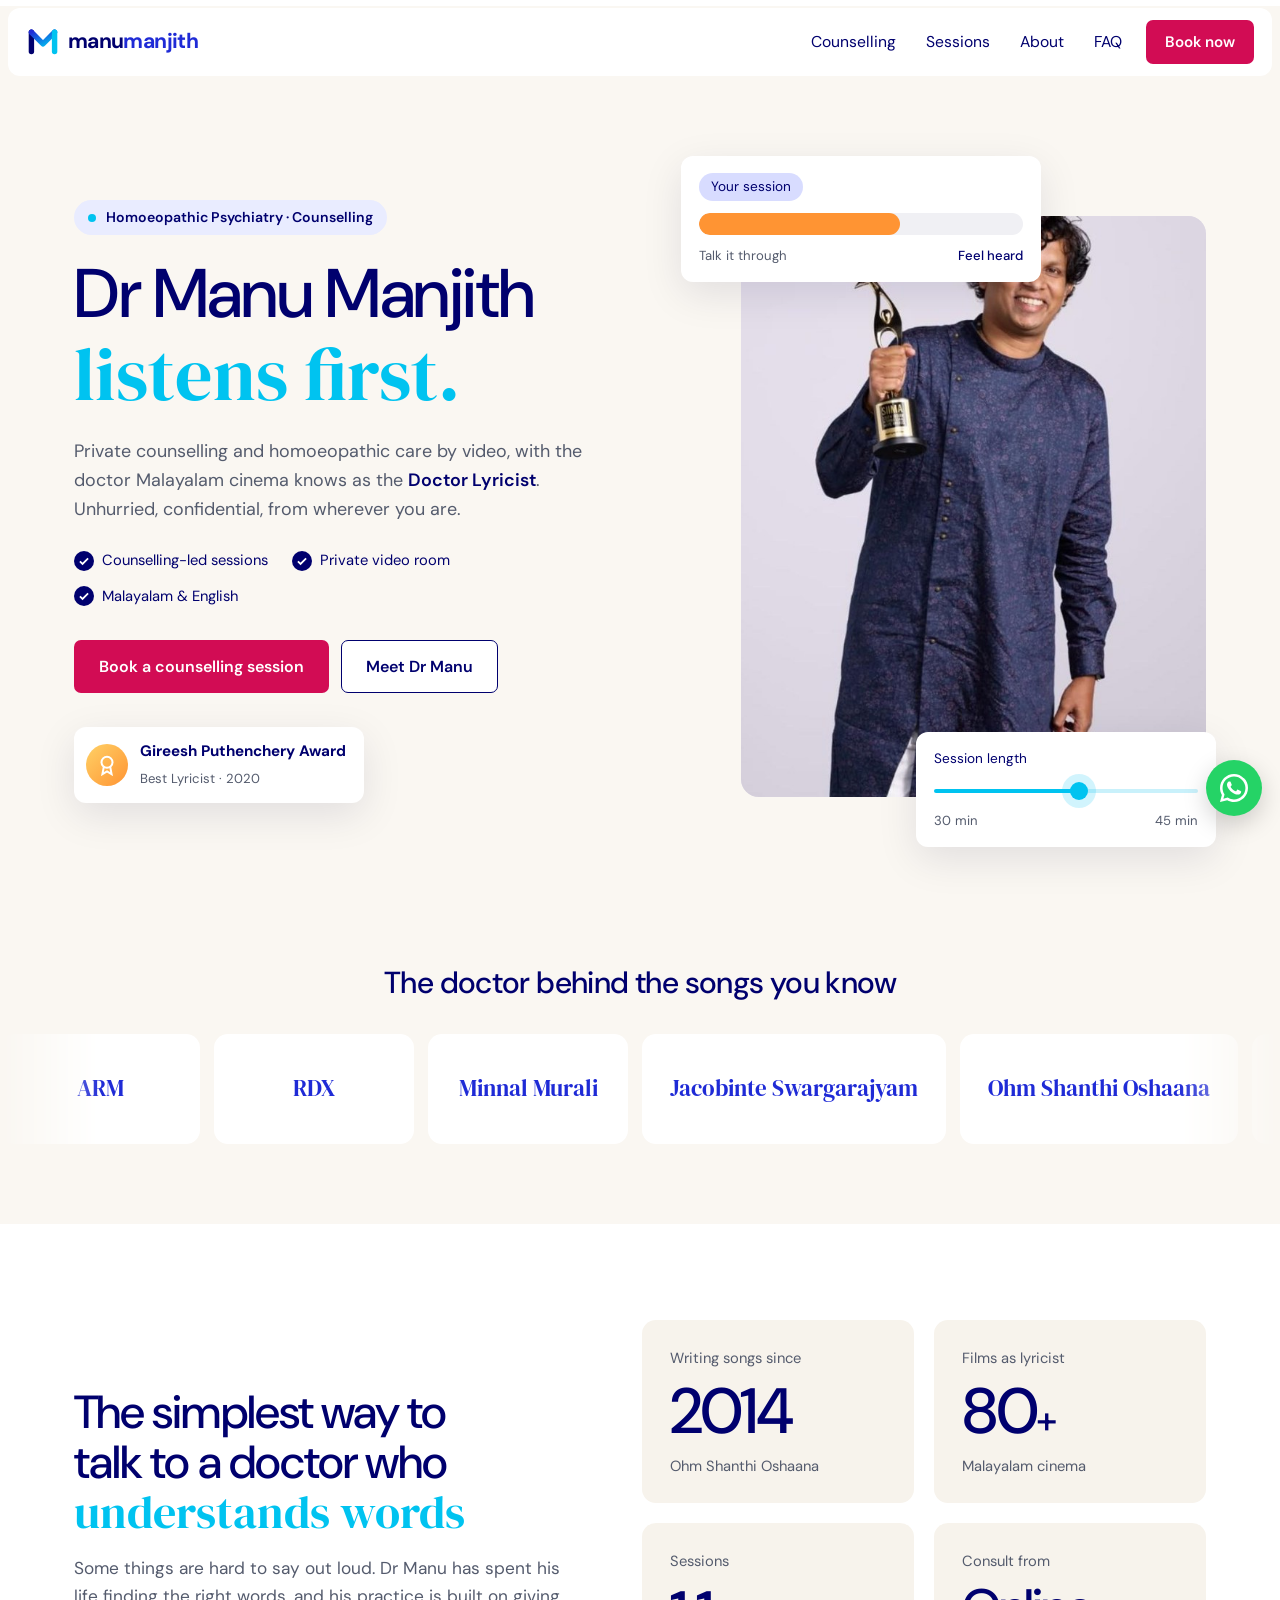
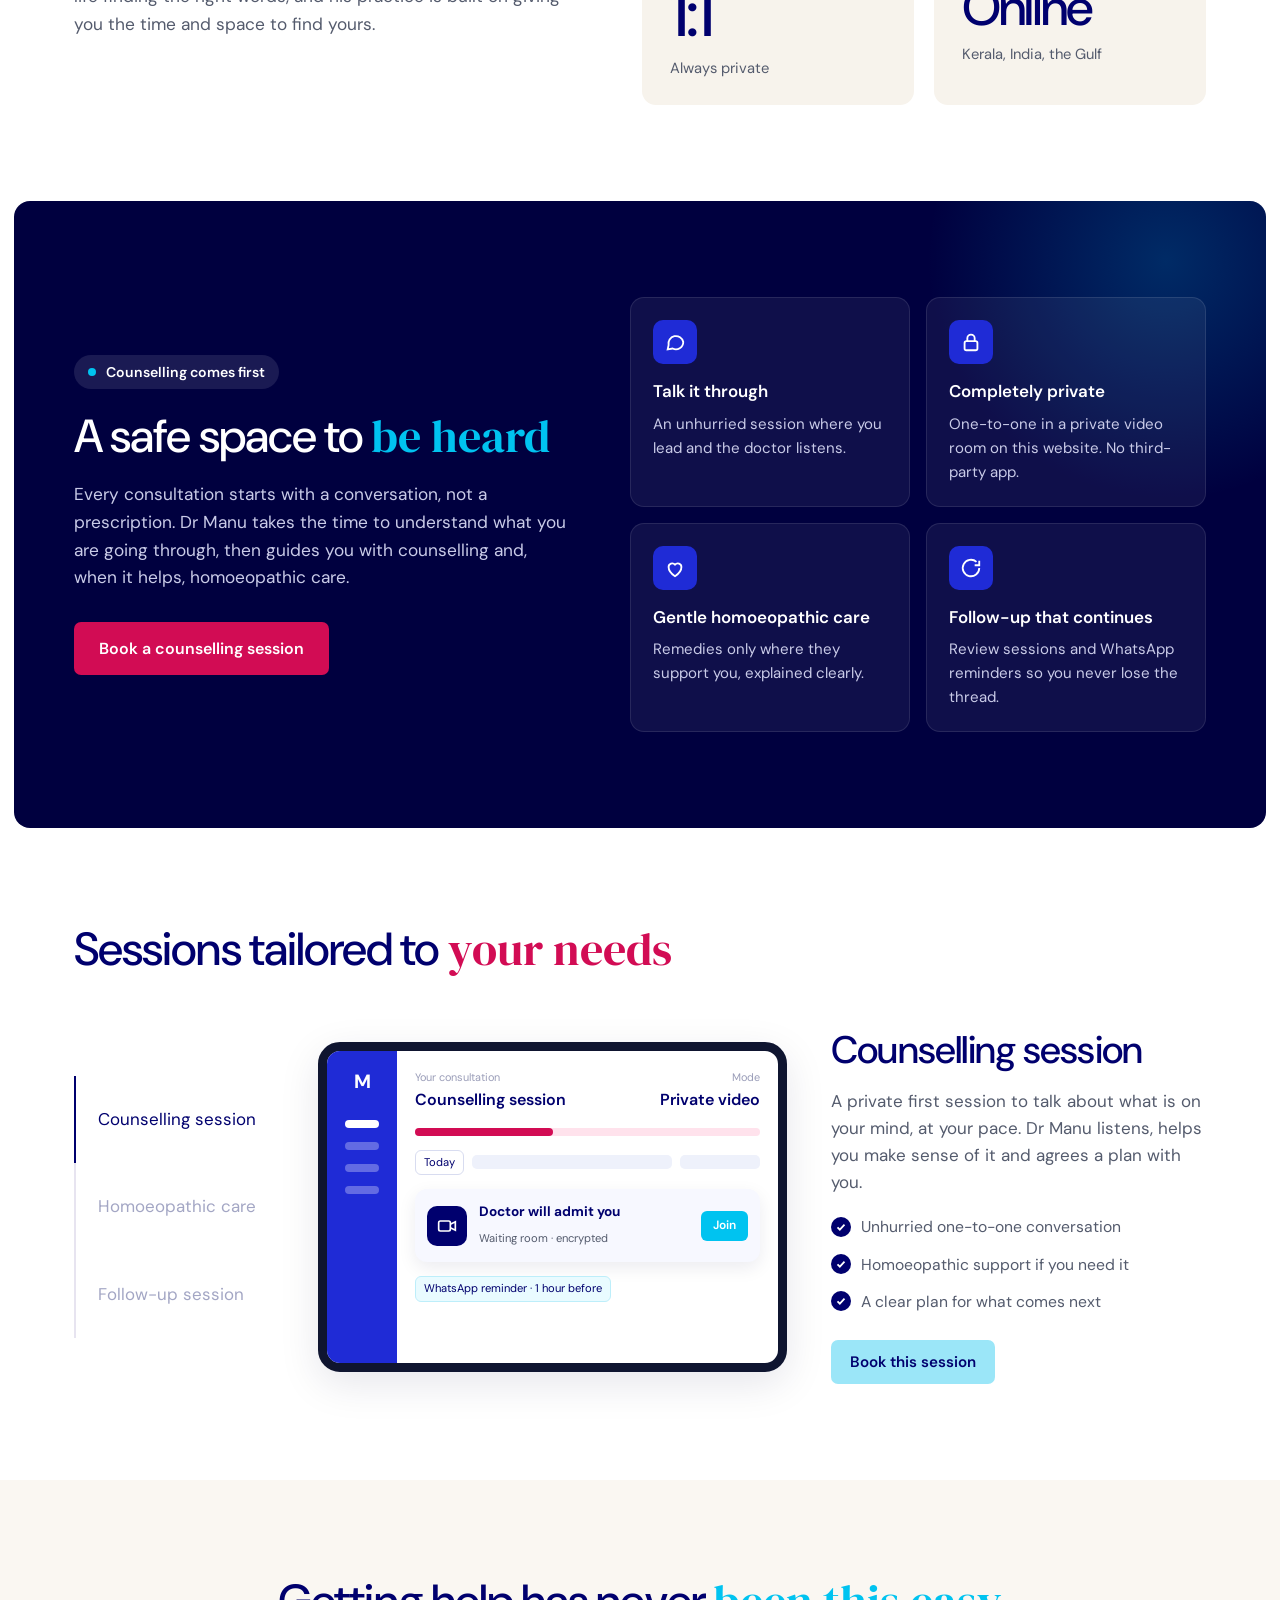
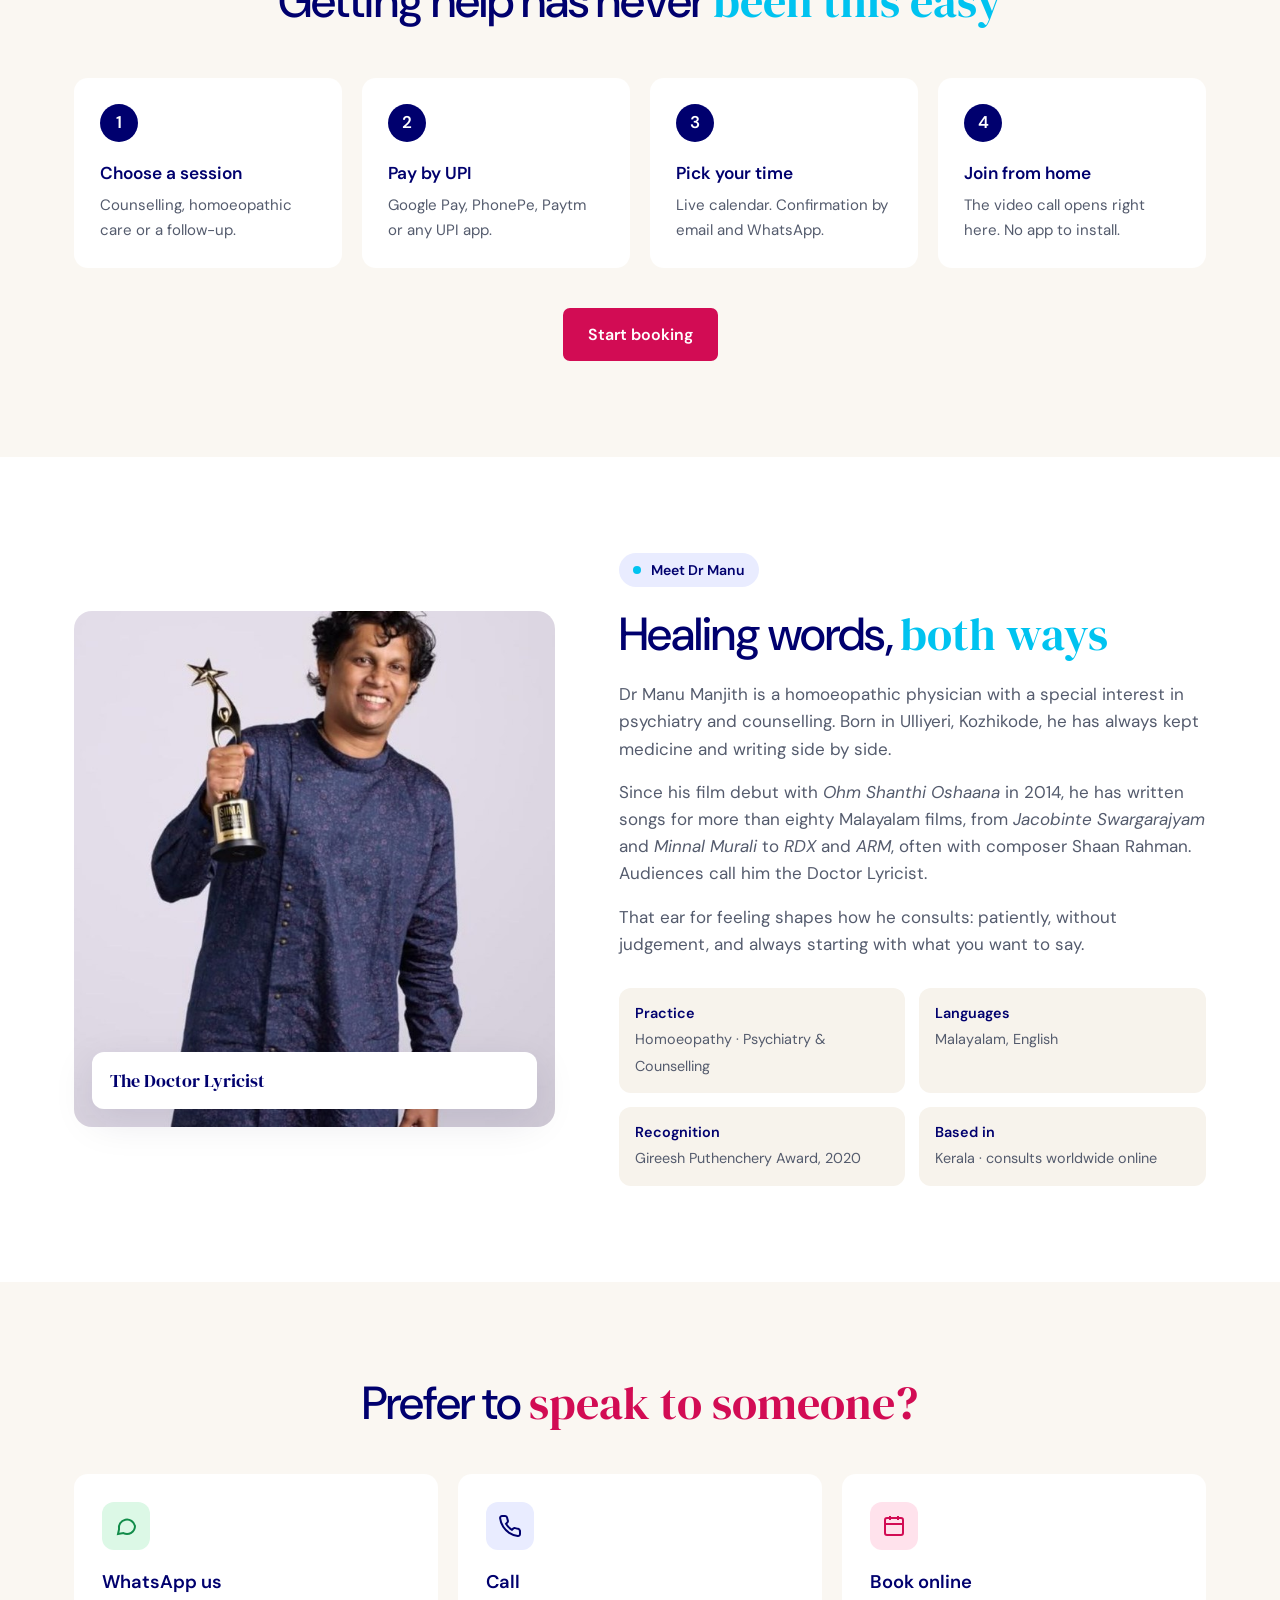
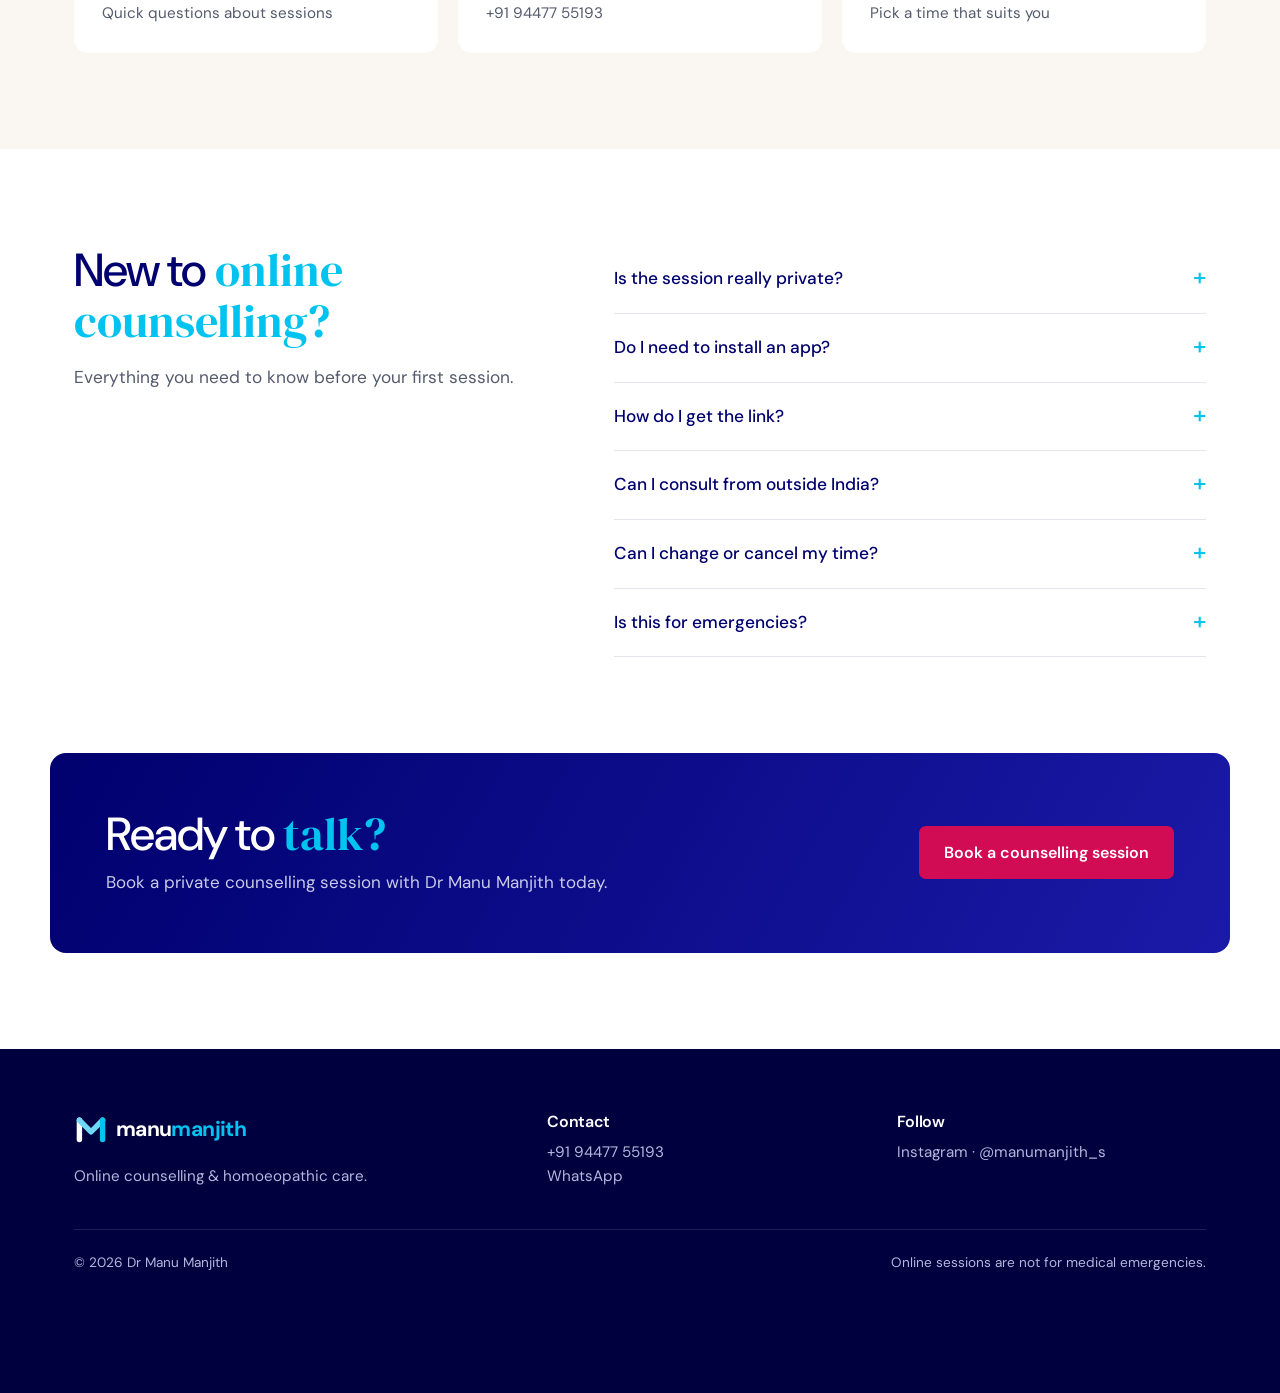
==== index.html @ 80037247 "Dr Manu Manjith Pro preview: Bridgement-style site, counselling focus Co-Authored-By: Claude Opus 5." ====
<!doctype html>
<html lang="en">
<head>
<meta charset="utf-8">
<meta name="viewport" content="width=device-width, initial-scale=1, viewport-fit=cover">
<title>Dr Manu Manjith | Online Counselling &amp; Homoeopathy</title>
<meta name="description" content="Book a private online counselling session with Dr Manu Manjith, homoeopathic physician (psychiatry and counselling) and award-winning Malayalam lyricist. Pay by UPI and consult by video from anywhere.">
<!-- PREVIEW: noindex until the official domain is live (then: canonical + index,follow) -->
<meta name="robots" content="noindex,nofollow">
<link rel="canonical" href="https://DOMAIN/">
<meta property="og:type" content="website">
<meta property="og:title" content="Dr Manu Manjith | Online Counselling">
<meta property="og:description" content="Private counselling and homoeopathic care by video with Dr Manu Manjith.">
<meta property="og:url" content="https://DOMAIN/">
<meta property="og:image" content="https://DOMAIN/doctor.jpg">
<meta name="theme-color" content="#00006e">
<script type="application/ld+json">
{"@context":"https://schema.org","@type":"Physician","name":"Dr Manu Manjith","medicalSpecialty":"Psychiatric","description":"Homoeopathic physician offering online counselling and homoeopathic care.","url":"https://DOMAIN/","image":"https://DOMAIN/doctor.jpg","telephone":"+91 94477 55193","address":{"@type":"PostalAddress","addressLocality":"Kozhikode","addressRegion":"Kerala","addressCountry":"IN"},"availableService":{"@type":"MedicalTherapy","name":"Online counselling session"},"sameAs":["https://www.instagram.com/manumanjith_s/"]}
</script>
<link rel="preconnect" href="https://fonts.googleapis.com">
<link rel="preconnect" href="https://fonts.gstatic.com" crossorigin>
<link rel="stylesheet" href="https://fonts.googleapis.com/css2?family=DM+Sans:opsz,wght@9..40,400;9..40,500;9..40,600;9..40,700&family=DM+Serif+Display:ital@0;1&display=swap">
<link rel="stylesheet" href="site.css">
<link rel="manifest" href="manifest.webmanifest">
<link rel="icon" type="image/png" href="icons/icon-192.png">
<link rel="apple-touch-icon" href="icons/icon-192.png">
<script>document.write('<script src="config.js?v=' + Date.now() + '"><\/script>')</script>
</head>
<body>

<!-- ============ NAV ============ -->
<header class="nav" id="nav">
  <div class="nav-in">
    <a class="logo" href="#top" aria-label="Dr Manu Manjith, home">
      <svg class="mark" viewBox="0 0 44 40" aria-hidden="true">
        <defs><linearGradient id="mg" x1="0" y1="0" x2="1" y2="1"><stop offset="0" stop-color="#1f2bd6"/><stop offset="1" stop-color="#00c3f0"/></linearGradient></defs>
        <path d="M7 33V8" stroke="#00006e" stroke-width="7" stroke-linecap="round" fill="none"/>
        <path d="M7 8l15 15L37 8" stroke="url(#mg)" stroke-width="7" stroke-linecap="round" stroke-linejoin="round" fill="none"/>
        <path d="M37 8v25" stroke="#00c3f0" stroke-width="7" stroke-linecap="round" fill="none"/>
      </svg>
      <span class="word">manu<b>manjith</b></span>
    </a>
    <nav class="links" aria-label="Main">
      <a href="#counselling">Counselling</a>
      <a href="#sessions">Sessions</a>
      <a href="#about">About</a>
      <a href="#faq">FAQ</a>
    </nav>
    <div class="nav-btns">
      <button class="btn btn-outline install-btn" id="installNav" hidden><svg width="16" height="16" viewBox="0 0 24 24" fill="none" stroke="currentColor" stroke-width="2.2" aria-hidden="true"><path d="M12 3v12M7 10l5 5 5-5M5 21h14"/></svg><span>Install app</span></button>
      <button class="btn btn-pink" data-book>Book now</button>
    </div>
  </div>
</header>

<main id="top">

<!-- ============ HERO ============ -->
<section class="hero">
  <div class="wrap hero-grid">
    <div class="hero-copy">
      <p class="kicker"><span class="dot"></span>Homoeopathic Psychiatry · Counselling</p>
      <h1>Dr Manu Manjith<span class="serif">listens first.</span></h1>
      <p class="lead">Private counselling and homoeopathic care by video, with the doctor Malayalam cinema knows as the <b>Doctor Lyricist</b>. Unhurried, confidential, from wherever you are.</p>
      <ul class="ticks">
        <li><svg viewBox="0 0 24 24" aria-hidden="true"><path d="M5 12.5l4.5 4.5L19 7.5"/></svg>Counselling-led sessions</li>
        <li><svg viewBox="0 0 24 24" aria-hidden="true"><path d="M5 12.5l4.5 4.5L19 7.5"/></svg>Private video room</li>
        <li><svg viewBox="0 0 24 24" aria-hidden="true"><path d="M5 12.5l4.5 4.5L19 7.5"/></svg>Malayalam &amp; English</li>
      </ul>
      <div class="cta">
        <button class="btn btn-pink btn-lg" data-book>Book a counselling session</button>
        <a class="btn btn-outline btn-lg" href="#about">Meet Dr Manu</a>
      </div>
      <div class="award-card">
        <span class="award-ic"><svg viewBox="0 0 24 24" aria-hidden="true"><circle cx="12" cy="9" r="6"/><path d="M8.5 14L7 22l5-3 5 3-1.5-8"/></svg></span>
        <div><b>Gireesh Puthenchery Award</b><small>Best Lyricist · 2020</small></div>
      </div>
    </div>

    <div class="hero-art">
      <div class="float card-top rv-pop">
        <span class="chip">Your session</span>
        <div class="bar"><i></i></div>
        <div class="bar-legend"><span>Talk it through</span><b>Feel heard</b></div>
      </div>
      <div class="photo"><img src="doctor.jpg" alt="Dr Manu Manjith" width="640" height="800" fetchpriority="high"></div>
      <div class="float card-bottom rv-pop">
        <p class="cb-t">Session length</p>
        <div class="slider"><span class="track"></span><span class="knob"></span></div>
        <div class="bar-legend"><span>30 min</span><span>45 min</span></div>
      </div>
    </div>
  </div>
</section>

<!-- ============ SONGS STRIP (like "As seen on") ============ -->
<section class="seen">
  <h2 class="center small-h">The doctor behind the songs you know</h2>
  <div class="marquee" aria-label="Films Dr Manu has written songs for">
    <div class="track-row">
      <span class="logo-card">ARM</span><span class="logo-card">RDX</span><span class="logo-card">Minnal Murali</span><span class="logo-card">Jacobinte Swargarajyam</span><span class="logo-card">Ohm Shanthi Oshaana</span><span class="logo-card">Oru Vadakkan Selfie</span><span class="logo-card">Sarvam Maya</span><span class="logo-card">Aadu 3</span>
      <span class="logo-card" aria-hidden="true">ARM</span><span class="logo-card" aria-hidden="true">RDX</span><span class="logo-card" aria-hidden="true">Minnal Murali</span><span class="logo-card" aria-hidden="true">Jacobinte Swargarajyam</span><span class="logo-card" aria-hidden="true">Ohm Shanthi Oshaana</span><span class="logo-card" aria-hidden="true">Oru Vadakkan Selfie</span><span class="logo-card" aria-hidden="true">Sarvam Maya</span><span class="logo-card" aria-hidden="true">Aadu 3</span>
    </div>
  </div>
</section>

<!-- ============ STATS ============ -->
<section class="stats-sec">
  <div class="wrap stats-grid">
    <div class="rv">
      <h2>The simplest way to talk to a doctor who <span class="serif cyan">understands words</span></h2>
      <p class="sub">Some things are hard to say out loud. Dr Manu has spent his life finding the right words, and his practice is built on giving you the time and space to find yours.</p>
    </div>
    <div class="tiles">
      <div class="tile rv"><small>Writing songs since</small><strong data-count="2014" data-from="1990">2014</strong><small>Ohm Shanthi Oshaana</small></div>
      <div class="tile rv"><small>Films as lyricist</small><strong data-count="80">80<span>+</span></strong><small>Malayalam cinema</small></div>
      <div class="tile rv"><small>Sessions</small><strong>1:1</strong><small>Always private</small></div>
      <div class="tile rv"><small>Consult from</small><strong class="word-s">Online</strong><small>Kerala, India, the Gulf</small></div>
    </div>
  </div>
</section>

<!-- ============ COUNSELLING (dark band) ============ -->
<section class="band-wrap" id="counselling">
  <div class="band">
    <div class="wrap band-grid">
      <div class="rv">
        <p class="kicker light"><span class="dot"></span>Counselling comes first</p>
        <h2>A safe space to <span class="serif cyan">be heard</span></h2>
        <p class="band-lead">Every consultation starts with a conversation, not a prescription. Dr Manu takes the time to understand what you are going through, then guides you with counselling and, when it helps, homoeopathic care.</p>
        <button class="btn btn-pink btn-lg" data-book>Book a counselling session</button>
      </div>
      <div class="pillars">
        <div class="pillar rv"><span class="p-ic"><svg viewBox="0 0 24 24" aria-hidden="true"><path d="M21 12a8 8 0 0 1-11.6 7.1L4 20l1-4.6A8 8 0 1 1 21 12z"/></svg></span><b>Talk it through</b><p>An unhurried session where you lead and the doctor listens.</p></div>
        <div class="pillar rv"><span class="p-ic"><svg viewBox="0 0 24 24" aria-hidden="true"><rect x="5" y="11" width="14" height="10" rx="2"/><path d="M8 11V8a4 4 0 0 1 8 0v3"/></svg></span><b>Completely private</b><p>One-to-one in a private video room on this website. No third-party app.</p></div>
        <div class="pillar rv"><span class="p-ic"><svg viewBox="0 0 24 24" aria-hidden="true"><path d="M12 21s-7-4.4-7-10a4 4 0 0 1 7-2.6A4 4 0 0 1 19 11c0 5.6-7 10-7 10z"/></svg></span><b>Gentle homoeopathic care</b><p>Remedies only where they support you, explained clearly.</p></div>
        <div class="pillar rv"><span class="p-ic"><svg viewBox="0 0 24 24" aria-hidden="true"><path d="M21 12a9 9 0 1 1-3-6.7M21 4v5h-5"/></svg></span><b>Follow-up that continues</b><p>Review sessions and WhatsApp reminders so you never lose the thread.</p></div>
      </div>
    </div>
  </div>
</section>

<!-- ============ SESSIONS (tabbed, like funding options) ============ -->
<section id="sessions">
  <div class="wrap">
    <h2 class="rv">Sessions tailored to <span class="serif pink">your needs</span></h2>
    <div class="tabs-grid">
      <div class="tablist" role="tablist" aria-label="Session types">
        <button role="tab" aria-selected="true" aria-controls="tp0" id="tb0">Counselling session</button>
        <button role="tab" aria-selected="false" aria-controls="tp1" id="tb1">Homoeopathic care</button>
        <button role="tab" aria-selected="false" aria-controls="tp2" id="tb2">Follow-up session</button>
      </div>
      <div class="device rv" aria-hidden="true">
        <div class="dev-side"><span class="dev-logo">M</span><i class="on"></i><i></i><i></i><i></i></div>
        <div class="dev-main">
          <div class="dev-top"><div><small>Your consultation</small><b id="devTitle">Counselling session</b></div><div class="r"><small>Mode</small><b>Private video</b></div></div>
          <div class="dev-bar"><i id="devBar"></i></div>
          <div class="dev-row"><span class="pill-s">Today</span><span class="ghost"></span><span class="ghost short"></span></div>
          <div class="dev-call"><div class="cam"><svg viewBox="0 0 24 24"><rect x="2" y="6" width="14" height="12" rx="2"/><path d="M16 10l6-3v10l-6-3"/></svg></div><div><b>Doctor will admit you</b><small>Waiting room · encrypted</small></div><span class="join">Join</span></div>
          <div class="dev-row"><span class="pill-s soft">WhatsApp reminder · 1 hour before</span></div>
        </div>
      </div>
      <div class="panels">
        <div class="tp" role="tabpanel" id="tp0" aria-labelledby="tb0">
          <h3>Counselling session</h3>
          <p>A private first session to talk about what is on your mind, at your pace. Dr Manu listens, helps you make sense of it and agrees a plan with you.</p>
          <ul class="checks"><li>Unhurried one-to-one conversation</li><li>Homoeopathic support if you need it</li><li>A clear plan for what comes next</li></ul>
          <button class="btn btn-cyan" data-book="online-video-consultation">Book this session</button>
        </div>
        <div class="tp" role="tabpanel" id="tp1" aria-labelledby="tb1" hidden>
          <h3>Homoeopathic care</h3>
          <p>A detailed homoeopathic consultation with a full case history. Counselling stays part of every visit, so the whole person is understood, not only the complaint.</p>
          <ul class="checks"><li>Complete case history</li><li>Remedies explained clearly</li><li>Prescription after the call</li></ul>
          <button class="btn btn-cyan" data-book="online-video-consultation">Book a consultation</button>
        </div>
        <div class="tp" role="tabpanel" id="tp2" aria-labelledby="tb2" hidden>
          <h3>Follow-up session</h3>
          <p>For people already seeing Dr Manu. Review how you are doing, adjust the plan and keep moving forward.</p>
          <ul class="checks"><li>Progress review</li><li>Updated plan or prescription</li><li>Reminder when your next review is due</li></ul>
          <button class="btn btn-cyan" data-book="review-consultation">Book a follow-up</button>
        </div>
      </div>
    </div>
  </div>
</section>

<!-- ============ STEPS ============ -->
<section class="steps-sec">
  <div class="wrap">
    <h2 class="center rv">Getting help has never <span class="serif cyan">been this easy</span></h2>
    <div class="steps">
      <div class="step rv"><span class="n">1</span><b>Choose a session</b><p>Counselling, homoeopathic care or a follow-up.</p></div>
      <div class="step rv"><span class="n">2</span><b>Pay by UPI</b><p>Google Pay, PhonePe, Paytm or any UPI app.</p></div>
      <div class="step rv"><span class="n">3</span><b>Pick your time</b><p>Live calendar. Confirmation by email and WhatsApp.</p></div>
      <div class="step rv"><span class="n">4</span><b>Join from home</b><p>The video call opens right here. No app to install.</p></div>
    </div>
    <div class="center"><button class="btn btn-pink btn-lg" data-book>Start booking</button></div>
  </div>
</section>

<!-- ============ ABOUT ============ -->
<section class="about" id="about">
  <div class="wrap about-grid">
    <div class="about-photo rv"><img src="doctor.jpg" alt="Dr Manu Manjith holding an award" loading="lazy" width="640" height="800"><span class="tag">The Doctor Lyricist</span></div>
    <div class="rv">
      <p class="kicker"><span class="dot"></span>Meet Dr Manu</p>
      <h2>Healing words, <span class="serif cyan">both ways</span></h2>
      <p>Dr Manu Manjith is a homoeopathic physician with a special interest in psychiatry and counselling. Born in Ulliyeri, Kozhikode, he has always kept medicine and writing side by side.</p>
      <p>Since his film debut with <i>Ohm Shanthi Oshaana</i> in 2014, he has written songs for more than eighty Malayalam films, from <i>Jacobinte Swargarajyam</i> and <i>Minnal Murali</i> to <i>RDX</i> and <i>ARM</i>, often with composer Shaan Rahman. Audiences call him the Doctor Lyricist.</p>
      <p>That ear for feeling shapes how he consults: patiently, without judgement, and always starting with what you want to say.</p>
      <div class="creds">
        <div class="cred"><b>Practice</b><span>Homoeopathy · Psychiatry &amp; Counselling</span></div>
        <div class="cred"><b>Languages</b><span>Malayalam, English</span></div>
        <div class="cred"><b>Recognition</b><span>Gireesh Puthenchery Award, 2020</span></div>
        <div class="cred"><b>Based in</b><span>Kerala · consults worldwide online</span></div>
      </div>
    </div>
  </div>
</section>

<!-- ============ SPEAK TO SOMEONE ============ -->
<section class="speak">
  <div class="wrap">
    <h2 class="center rv">Prefer to <span class="serif pink">speak to someone?</span></h2>
    <div class="speak-grid">
      <a class="speak-card rv" href="https://wa.me/919447755193?text=Hi%2C%20I%27d%20like%20to%20know%20more%20about%20a%20session%20with%20Dr%20Manu%20Manjith." target="_blank" rel="noopener"><span class="s-ic wa"><svg viewBox="0 0 24 24"><path d="M21 12a8 8 0 0 1-11.6 7.1L4 20l1-4.6A8 8 0 1 1 21 12z"/></svg></span><b>WhatsApp us</b><span>Quick questions about sessions</span></a>
      <a class="speak-card rv" href="tel:+919447755193"><span class="s-ic"><svg viewBox="0 0 24 24"><path d="M22 16.9v3a2 2 0 0 1-2.2 2 19.8 19.8 0 0 1-8.6-3.1 19.5 19.5 0 0 1-6-6A19.8 19.8 0 0 1 2.1 4.2 2 2 0 0 1 4.1 2h3a2 2 0 0 1 2 1.7c.1.9.4 1.8.7 2.7a2 2 0 0 1-.5 2.1L8 9.8a16 16 0 0 0 6 6l1.3-1.3a2 2 0 0 1 2.1-.4c.9.3 1.8.6 2.7.7a2 2 0 0 1 1.7 2z"/></svg></span><b>Call</b><span>+91 94477 55193</span></a>
      <button class="speak-card rv" data-book><span class="s-ic pk"><svg viewBox="0 0 24 24"><rect x="3" y="4" width="18" height="17" rx="2"/><path d="M16 2v4M8 2v4M3 10h18"/></svg></span><b>Book online</b><span>Pick a time that suits you</span></button>
    </div>
  </div>
</section>

<!-- ============ FAQ ============ -->
<section id="faq">
  <div class="wrap faq-grid">
    <div><h2>New to <span class="serif cyan">online counselling?</span></h2><p class="sub">Everything you need to know before your first session.</p></div>
    <div class="faq">
      <details class="rv"><summary>Is the session really private?</summary><p>Yes. The video call happens one-to-one in a private room on this website, and the doctor admits you from a waiting room. What you share stays between you and the doctor.</p></details>
      <details class="rv"><summary>Do I need to install an app?</summary><p>No. The call opens in your browser. Chrome or Safari on a phone or laptop works best.</p></details>
      <details class="rv"><summary>How do I get the link?</summary><p>Once your booking is confirmed you get an email and a WhatsApp message with your consultation link, plus reminders 24 hours and 1 hour before.</p></details>
      <details class="rv"><summary>Can I consult from outside India?</summary><p>Yes. Book the same way. If you can't pay by UPI, message us on WhatsApp for other options.</p></details>
      <details class="rv"><summary>Can I change or cancel my time?</summary><p>Yes. Use the “Change or cancel” link in your confirmation, or message us on WhatsApp.</p></details>
      <details class="rv"><summary>Is this for emergencies?</summary><p>No. Online sessions are not for emergencies. If you or someone near you is in danger, contact local emergency services or go to the nearest hospital.</p></details>
    </div>
  </div>
</section>

<!-- ============ CLOSING CTA ============ -->
<section class="closing-wrap">
  <div class="closing rv">
    <div>
      <h2>Ready to <span class="serif cyan">talk?</span></h2>
      <p>Book a private counselling session with Dr Manu Manjith today.</p>
    </div>
    <button class="btn btn-pink btn-lg" data-book>Book a counselling session</button>
  </div>
</section>
</main>

<!-- ============ FOOTER ============ -->
<footer class="foot">
  <div class="wrap">
    <div class="foot-grid">
      <div>
        <a class="logo light" href="#top" aria-label="Dr Manu Manjith, home"><svg class="mark" viewBox="0 0 44 40" aria-hidden="true"><path d="M7 33V8" stroke="#fff" stroke-width="7" stroke-linecap="round" fill="none"/><path d="M7 8l15 15L37 8" stroke="#6fd8f5" stroke-width="7" stroke-linecap="round" stroke-linejoin="round" fill="none"/><path d="M37 8v25" stroke="#00c3f0" stroke-width="7" stroke-linecap="round" fill="none"/></svg><span class="word">manu<b>manjith</b></span></a>
        <p class="foot-tag">Online counselling &amp; homoeopathic care.</p>
      </div>
      <div><h3>Contact</h3><p><a href="tel:+919447755193">+91 94477 55193</a><br><a href="https://wa.me/919447755193" target="_blank" rel="noopener">WhatsApp</a></p></div>
      <div><h3>Follow</h3><p><a href="https://www.instagram.com/manumanjith_s/" target="_blank" rel="noopener">Instagram · @manumanjith_s</a></p></div>
    </div>
    <div class="install-row" id="installRow" hidden><div><b>Get the app</b><span>Book and join sessions from your home screen.</span></div><button class="btn btn-pink install-btn" id="installFoot"><svg width="16" height="16" viewBox="0 0 24 24" fill="none" stroke="currentColor" stroke-width="2.2" aria-hidden="true"><path d="M12 3v12M7 10l5 5 5-5M5 21h14"/></svg><span>Install app</span></button></div>
    <div class="legal"><span><a href="doctor.html" class="quiet" aria-label="Clinic login">©</a> 2026 Dr Manu Manjith</span><span>Online sessions are not for medical emergencies.</span></div>
  </div>
</footer>

<a class="fab-wa" href="https://wa.me/919447755193?text=Hi%2C%20I%27d%20like%20to%20book%20a%20session%20with%20Dr%20Manu%20Manjith." target="_blank" rel="noopener" aria-label="Chat on WhatsApp"><svg viewBox="0 0 24 24" fill="currentColor" aria-hidden="true"><path d="M17.5 14.4c-.3-.1-1.8-.9-2-1-.3-.1-.5-.1-.7.1-.2.3-.8 1-.9 1.2-.2.2-.3.2-.6.1-.3-.1-1.3-.5-2.4-1.5-.9-.8-1.5-1.8-1.7-2.1-.2-.3 0-.5.1-.6l.4-.5c.1-.2.2-.3.3-.5.1-.2 0-.4 0-.5l-.9-2.2c-.2-.6-.5-.5-.7-.5h-.6c-.2 0-.5.1-.8.4-.3.3-1 1-1 2.5s1.1 2.9 1.2 3.1c.1.2 2.1 3.2 5.1 4.5.7.3 1.3.5 1.7.6.7.2 1.4.2 1.9.1.6-.1 1.8-.7 2-1.4.3-.7.3-1.3.2-1.4-.1-.1-.3-.2-.6-.3zM12 21.8c-1.8 0-3.5-.5-5-1.4l-.4-.2-3.7 1 1-3.6-.2-.4C2.7 15.6 2.2 13.8 2.2 12 2.2 6.6 6.6 2.2 12 2.2c2.6 0 5.1 1 6.9 2.9 1.8 1.8 2.9 4.3 2.9 6.9 0 5.4-4.4 9.8-9.8 9.8zm8.4-18.2C18.2 1.3 15.2 0 12 0 5.4 0 0 5.4 0 12c0 2.1.6 4.2 1.6 6L0 24l6.2-1.6c1.8 1 3.8 1.5 5.8 1.5 6.6 0 12-5.4 12-12 0-3.2-1.2-6.2-3.6-8.4z"/></svg></a>
<button class="fab-book" data-book id="fabBook">Book a session</button>

<script src="qrcode.js"></script>
<script src="booking.js"></script>
<script src="site.js"></script>
</body>
</html>
---- site.css ----
/* Dr Manu Manjith — Bridgement-style design (navy + cyan, serif accent word, floating cards). */
:root{
  --navy:#00006e; --ink:#0b0b3b; --blue:#1f2bd6; --cyan:#00c3f0; --pink:#d20c54; --orange:#ff9433;
  --cream:#faf7f2; --tile:#f7f3ec; --text:#545b6d; --line:#e7e4f0; --white:#fff;
  --sans:"DM Sans","Suisse Intl",system-ui,-apple-system,"Segoe UI",sans-serif;
  --serif:"DM Serif Display",Georgia,serif;
  --r:14px; --shadow:0 12px 40px rgba(0,0,60,.10);
}
*{box-sizing:border-box}
html{scroll-behavior:smooth}
body{margin:0;background:#fff;color:var(--text);font-family:var(--sans);font-size:17px;line-height:1.6;-webkit-font-smoothing:antialiased;overflow-x:hidden}
img{max-width:100%;display:block}
[hidden]{display:none!important}
a{color:inherit}
h1,h2,h3{font-family:var(--sans);color:var(--navy);font-weight:500;margin:0;letter-spacing:-.02em;line-height:1.08;text-wrap:balance}
h2{font-size:clamp(2rem,4vw,2.9rem)}
h3{font-size:1.5rem}
p{margin:0}
.serif{font-family:var(--serif);font-weight:400;letter-spacing:0}
.cyan{color:var(--cyan)} .pink{color:var(--pink)}
.center{text-align:center}
.wrap{max-width:1180px;margin:0 auto;padding:0 24px}
section{padding:96px 0}
.sub{margin-top:18px;font-size:1.08rem;max-width:520px}
.kicker{display:inline-flex;align-items:center;gap:10px;font-size:.88rem;font-weight:600;color:var(--navy);background:#e9ecff;border-radius:999px;padding:6px 14px;margin-bottom:22px}
.kicker .dot{width:8px;height:8px;border-radius:50%;background:var(--cyan)}
.kicker.light{background:rgba(255,255,255,.1);color:#fff}

/* buttons */
.btn{display:inline-flex;align-items:center;justify-content:center;gap:8px;border-radius:7px;padding:11px 18px;font:600 .95rem var(--sans);cursor:pointer;text-decoration:none;border:1.5px solid transparent;transition:transform .15s,background .15s,box-shadow .15s;white-space:nowrap}
.btn:hover{transform:translateY(-1px)}
.btn:focus-visible,button:focus-visible,a:focus-visible,summary:focus-visible{outline:3px solid var(--cyan);outline-offset:3px}
.btn-lg{padding:15px 24px;font-size:1rem}
.btn-pink{background:var(--pink);color:#fff}
.btn-pink:hover{background:#b80a49;box-shadow:0 8px 20px rgba(210,12,84,.25)}
.btn-outline{background:#fff;color:var(--navy);border-color:var(--navy)}
.btn-cyan{background:#9be6f8;color:var(--navy)}
.btn-cyan:hover{background:var(--cyan);color:#fff}

/* nav */
.nav{position:sticky;top:0;z-index:40;padding:8px 8px 0}
.nav-in{max-width:1350px;margin:0 auto;display:flex;align-items:center;gap:24px;padding:12px 18px;background:rgba(255,255,255,.96);backdrop-filter:blur(10px);border-radius:12px;transition:box-shadow .2s}
.nav.scrolled .nav-in{box-shadow:0 4px 24px rgba(0,0,60,.10)}
.logo{display:inline-flex;align-items:center;gap:8px;text-decoration:none;color:var(--navy)}
.mark{width:34px;height:31px;flex:none}
.word{font-weight:700;font-size:1.32rem;letter-spacing:-.03em;color:var(--navy)}
.word b{font-weight:700;color:var(--blue)}
.logo.light .word{color:#fff}.logo.light .word b{color:var(--cyan)}
.links{display:flex;gap:30px;margin-left:auto}
.links a{text-decoration:none;color:var(--navy);font-size:.98rem}
.links a:hover{color:var(--pink)}
.nav-btns{display:flex;gap:10px;align-items:center}

/* hero */
.hero{background:var(--cream);padding:70px 0 90px;margin-top:-70px;padding-top:150px}
.hero-grid{display:grid;grid-template-columns:1.05fr 1fr;gap:56px;align-items:center}
h1{font-size:clamp(2.7rem,5.4vw,4.3rem)}
h1 .serif{display:block;color:var(--cyan);font-size:1.08em;line-height:1.05;margin-top:4px}
.lead{margin-top:24px;font-size:1.12rem;max-width:520px}
.lead b{color:var(--navy);font-weight:600}
.ticks{list-style:none;padding:0;margin:26px 0 0;display:flex;flex-wrap:wrap;gap:12px 24px;font-size:.92rem;color:var(--navy)}
.ticks li{display:flex;align-items:center;gap:8px}
.ticks svg{width:20px;height:20px;padding:3px;border-radius:50%;background:var(--navy);fill:none;stroke:#fff;stroke-width:3}
.cta{display:flex;gap:12px;flex-wrap:wrap;margin-top:32px}
.award-card{display:inline-flex;gap:12px;align-items:center;margin-top:34px;background:#fff;border-radius:12px;padding:12px 18px 12px 12px;box-shadow:var(--shadow)}
.award-ic{width:42px;height:42px;border-radius:50%;background:linear-gradient(135deg,#ffd166,var(--orange));display:grid;place-items:center}
.award-ic svg{width:22px;height:22px;fill:none;stroke:#fff;stroke-width:2.2}
.award-card b{display:block;color:var(--navy);font-size:.95rem}.award-card small{font-size:.82rem}

.hero-art{position:relative;padding:60px 0 50px 60px}
.photo{border-radius:18px;overflow:hidden;background:#e8e4ee;aspect-ratio:4/5;max-width:470px;margin-left:auto}
.photo img{width:100%;height:100%;object-fit:cover;object-position:center top}
.float{position:absolute;background:#fff;border-radius:12px;box-shadow:var(--shadow);padding:16px 18px;z-index:2}
.card-top{top:0;left:0;width:min(360px,80%)}
.chip{display:inline-block;background:#d8dcff;color:var(--navy);font-size:.85rem;border-radius:999px;padding:3px 12px;margin-bottom:12px}
.bar{height:22px;border-radius:999px;background:#f0f0f4;overflow:hidden}
.bar i{display:block;height:100%;width:62%;background:var(--orange);border-radius:999px;animation:grow 2.2s ease-out both}
@keyframes grow{from{width:8%}}
.bar-legend{display:flex;justify-content:space-between;margin-top:10px;font-size:.82rem}
.bar-legend b{color:var(--navy);font-weight:500}
.card-bottom{right:-10px;bottom:0;width:min(300px,70%)}
.cb-t{font-size:.85rem;color:var(--navy);margin-bottom:12px}
.slider{position:relative;height:18px}
.slider .track{position:absolute;left:0;right:0;top:7px;height:4px;border-radius:4px;background:linear-gradient(90deg,var(--cyan) 55%,#c9f1fb 55%)}
.slider .knob{position:absolute;left:55%;top:0;width:18px;height:18px;margin-left:-9px;border-radius:50%;background:var(--cyan);box-shadow:0 0 0 8px rgba(0,195,240,.18)}

/* songs strip */
.seen{background:var(--cream);padding:30px 0 80px}
.small-h{font-size:clamp(1.4rem,2.6vw,1.9rem);margin-bottom:34px}
.marquee{overflow:hidden;mask-image:linear-gradient(90deg,transparent,#000 8%,#000 92%,transparent)}
.track-row{display:flex;gap:14px;width:max-content;animation:scroll 40s linear infinite}
.marquee:hover .track-row{animation-play-state:paused}
@keyframes scroll{to{transform:translateX(-50%)}}
.logo-card{flex:none;display:grid;place-items:center;min-width:200px;height:110px;padding:0 28px;background:#fff;border-radius:14px;font-family:var(--serif);font-size:1.45rem;color:var(--blue);white-space:nowrap}

/* stats */
.stats-grid{display:grid;grid-template-columns:1fr 1.1fr;gap:56px;align-items:center}
.tiles{display:grid;grid-template-columns:1fr 1fr;gap:20px}
.tile{background:var(--tile);border-radius:14px;padding:24px 28px}
.tile strong{display:block;font-weight:500;color:var(--navy);font-size:clamp(2.6rem,5vw,4.2rem);line-height:1.1;letter-spacing:-.04em;margin:6px 0 4px;font-variant-numeric:tabular-nums;hyphens:manual}
.tile strong span{font-size:.6em}
.tile strong.word-s{font-size:clamp(2.2rem,4vw,3.4rem)}
.tile small{font-size:.92rem}

/* dark band */
.band-wrap{padding:0 14px}
.band{background:#00003f;border-radius:16px;padding:96px 0;color:#c9cbe8;position:relative;overflow:hidden}
.band::after{content:"";position:absolute;width:520px;height:520px;right:-160px;top:-200px;border-radius:50%;background:radial-gradient(circle,rgba(0,195,240,.22),transparent 65%)}
.band h2{color:#fff}
.band-grid{display:grid;grid-template-columns:1fr 1.15fr;gap:56px;align-items:center;position:relative;z-index:1}
.band-lead{margin:20px 0 30px;font-size:1.08rem;max-width:500px}
.pillars{display:grid;grid-template-columns:1fr 1fr;gap:16px}
.pillar{background:rgba(255,255,255,.06);border:1px solid rgba(255,255,255,.1);border-radius:14px;padding:22px}
.pillar b{display:block;color:#fff;font-weight:600;font-size:1.06rem;margin:14px 0 6px}
.pillar p{font-size:.94rem}
.p-ic{width:44px;height:44px;border-radius:10px;background:var(--blue);display:grid;place-items:center}
.p-ic svg{width:22px;height:22px;fill:none;stroke:#fff;stroke-width:2}

/* sessions tabs */
.tabs-grid{display:grid;grid-template-columns:200px 1.25fr 1fr;gap:44px;align-items:center;margin-top:56px}
.tablist{display:flex;flex-direction:column;border-left:2px solid var(--line)}
.tablist button{all:unset;cursor:pointer;padding:30px 0 30px 22px;margin-left:-2px;border-left:2px solid transparent;color:#a3a6c4;font-size:1.06rem;transition:color .2s,border-color .2s}
.tablist button[aria-selected="true"]{color:var(--navy);border-left-color:var(--navy)}
.tablist button:focus-visible{outline:3px solid var(--cyan)}
.device{border:9px solid #0f1530;border-radius:22px;display:grid;grid-template-columns:70px 1fr;overflow:hidden;background:#fff;min-height:330px;box-shadow:var(--shadow)}
.dev-side{background:var(--blue);padding:16px 12px;display:flex;flex-direction:column;gap:14px;align-items:center}
.dev-logo{color:#fff;font-weight:700;font-size:1.2rem;margin-bottom:8px}
.dev-side i{width:34px;height:8px;border-radius:4px;background:rgba(255,255,255,.3)}.dev-side i.on{background:#fff}
.dev-main{padding:18px;display:grid;gap:14px;align-content:start}
.dev-top{display:flex;justify-content:space-between}
.dev-top small{display:block;font-size:.68rem;color:#9a9db8}.dev-top b{color:var(--navy);font-weight:600;font-size:1rem}.dev-top .r{text-align:right}
.dev-bar{height:8px;border-radius:8px;background:#ffe2ec}
.dev-bar i{display:block;height:100%;width:40%;border-radius:8px;background:var(--pink);transition:width .5s}
.dev-row{display:flex;gap:8px;align-items:center}
.pill-s{font-size:.7rem;border:1px solid #d8dcf0;border-radius:6px;padding:3px 8px;color:var(--navy)}
.pill-s.soft{background:#e9fbff;border-color:#bdeefa}
.ghost{flex:1;height:14px;border-radius:5px;background:#eef1fb}.ghost.short{flex:.4}
.dev-call{display:flex;gap:12px;align-items:center;border-radius:12px;padding:12px;background:#f7f8ff;box-shadow:0 6px 18px rgba(0,0,60,.08)}
.dev-call b{display:block;color:var(--navy);font-size:.85rem}.dev-call small{font-size:.7rem}
.cam{width:40px;height:40px;border-radius:10px;background:var(--navy);display:grid;place-items:center;flex:none}
.cam svg{width:20px;height:20px;fill:none;stroke:#fff;stroke-width:2}
.join{margin-left:auto;background:var(--cyan);color:#fff;font-size:.75rem;font-weight:600;border-radius:6px;padding:5px 12px}
.tp h3{font-size:clamp(1.9rem,3vw,2.5rem);margin-bottom:16px}
.tp p{margin-bottom:18px}
.checks{list-style:none;padding:0;margin:0 0 26px;display:grid;gap:12px}
.checks li{display:flex;gap:10px;align-items:center;font-size:.98rem}
.checks li::before{content:"";width:20px;height:20px;flex:none;border-radius:50%;background:var(--navy) url("data:image/svg+xml,%3Csvg xmlns='http://www.w3.org/2000/svg' viewBox='0 0 24 24'%3E%3Cpath d='M6 12.5l4 4L18 8' fill='none' stroke='white' stroke-width='3'/%3E%3C/svg%3E") center/14px no-repeat}
.tp{animation:fade .35s ease}
@keyframes fade{from{opacity:0;transform:translateY(8px)}}

/* steps */
.steps-sec{background:var(--cream)}
.steps{display:grid;grid-template-columns:repeat(4,1fr);gap:20px;margin:52px 0 40px;counter-reset:s}
.step{background:#fff;border-radius:14px;padding:26px}
.step .n{display:grid;place-items:center;width:38px;height:38px;border-radius:50%;background:var(--navy);color:#fff;font-weight:600;margin-bottom:18px}
.step b{display:block;color:var(--navy);font-weight:600;font-size:1.08rem;margin-bottom:6px}
.step p{font-size:.94rem}

/* about */
.about-grid{display:grid;grid-template-columns:.9fr 1.1fr;gap:64px;align-items:center}
.about-photo{position:relative}
.about-photo img{border-radius:18px;aspect-ratio:4/4.3;height:auto;object-fit:cover;object-position:center 0;width:100%}
.about-photo .tag{position:absolute;left:18px;bottom:18px;right:18px;background:#fff;border-radius:12px;padding:14px 18px;color:var(--navy);font-family:var(--serif);font-size:1.15rem;box-shadow:var(--shadow)}
.about p+p{margin-top:16px}
.about h2{margin-bottom:22px}
.creds{display:grid;grid-template-columns:1fr 1fr;gap:14px;margin-top:30px}
.cred{background:var(--tile);border-radius:12px;padding:14px 16px}
.cred b{display:block;color:var(--navy);font-weight:600;font-size:.9rem}.cred span{font-size:.9rem}

/* speak */
.speak{background:var(--cream)}
.speak-grid{display:grid;grid-template-columns:repeat(3,1fr);gap:20px;margin-top:46px}
.speak-card{all:unset;box-sizing:border-box;cursor:pointer;background:#fff;border-radius:14px;padding:28px;display:grid;gap:4px;transition:transform .15s,box-shadow .15s}
.speak-card:hover{transform:translateY(-3px);box-shadow:var(--shadow)}
.speak-card:focus-visible{outline:3px solid var(--cyan)}
.speak-card b{color:var(--navy);font-weight:600;font-size:1.15rem;margin-top:14px}
.speak-card span:last-child{font-size:.95rem}
.s-ic{width:48px;height:48px;border-radius:12px;background:#e9ecff;display:grid;place-items:center}
.s-ic svg{width:24px;height:24px;fill:none;stroke:var(--navy);stroke-width:2}
.s-ic.wa{background:#dcf8e6}.s-ic.wa svg{stroke:#128c4a}
.s-ic.pk{background:#ffe2ec}.s-ic.pk svg{stroke:var(--pink)}

/* faq */
.faq-grid{display:grid;grid-template-columns:.9fr 1.1fr;gap:56px}
.faq details{border-bottom:1px solid var(--line);padding:20px 0}
.faq summary{cursor:pointer;list-style:none;color:var(--navy);font-weight:500;font-size:1.08rem;display:flex;justify-content:space-between;gap:16px}
.faq summary::-webkit-details-marker{display:none}
.faq summary::after{content:"+";font-size:1.5rem;line-height:1;color:var(--cyan);transition:transform .2s}
.faq details[open] summary::after{transform:rotate(45deg)}
.faq details p{margin-top:12px}

/* closing */
.closing-wrap{padding:0 14px 96px}
.closing{max-width:1180px;margin:0 auto;background:linear-gradient(120deg,var(--navy),#1a1aa8);border-radius:16px;padding:56px;display:flex;justify-content:space-between;align-items:center;gap:30px;flex-wrap:wrap;color:#c9cbe8}
.closing h2{color:#fff;margin-bottom:10px}

/* footer */
.foot{background:#00003f;color:#b4b7dc;padding:64px 0 120px;font-size:.95rem}
.foot-grid{display:grid;grid-template-columns:1.4fr 1fr 1fr;gap:40px}
.foot h3{color:#fff;font-size:1rem;font-weight:600;margin-bottom:10px}
.foot a{text-decoration:none}.foot a:hover{color:#fff}
.foot-tag{margin-top:12px}
.install-row{display:flex;align-items:center;justify-content:space-between;gap:16px;flex-wrap:wrap;margin-top:36px;padding:18px 20px;border-radius:14px;background:rgba(255,255,255,.06);border:1px solid rgba(255,255,255,.12)}
.install-row b{display:block;color:#fff}.install-row span{font-size:.9rem}
.legal{display:flex;justify-content:space-between;flex-wrap:wrap;gap:10px;margin-top:40px;padding-top:22px;border-top:1px solid rgba(255,255,255,.12);font-size:.85rem}
a.quiet{color:inherit;text-decoration:none;cursor:default}

/* floating buttons */
.fab-wa{position:fixed;right:18px;bottom:84px;z-index:30;width:56px;height:56px;border-radius:50%;background:#25d366;color:#fff;display:grid;place-items:center;box-shadow:0 8px 24px rgba(0,0,0,.18)}
.fab-wa svg{width:28px;height:28px}
.fab-book{position:fixed;right:18px;bottom:18px;z-index:30;border:0;border-radius:8px;background:var(--pink);color:#fff;font:600 .95rem var(--sans);padding:14px 20px;cursor:pointer;box-shadow:0 10px 26px rgba(210,12,84,.35);transition:opacity .25s,transform .25s}
.fab-book.hide{opacity:0;transform:translateY(20px);pointer-events:none}

/* install help sheet */
.ihelp{position:fixed;inset:0;z-index:60;background:rgba(0,0,40,.55);display:grid;place-items:center;padding:16px}
.ihelp .box{background:#fff;border-radius:16px;padding:24px;max-width:420px;width:100%}
.ihelp .top{display:flex;justify-content:space-between;align-items:center}
.ihelp h3{font-size:1.2rem}
.ihelp .x{border:0;background:#f0f0f6;width:34px;height:34px;border-radius:50%;cursor:pointer;font-size:18px}
.ihelp ol{padding-left:20px;display:grid;gap:8px;margin:16px 0 0}

/* motion */
.rv{opacity:0;transform:translateY(22px);transition:opacity .7s ease,transform .7s ease}
.rv.in{opacity:1;transform:none}
.rv-pop{animation:pop .8s cubic-bezier(.2,.8,.2,1.2) both}
.card-bottom.rv-pop{animation-delay:.25s}
@keyframes pop{from{opacity:0;transform:translateY(16px) scale(.96)}}
@media (prefers-reduced-motion:reduce){.rv{opacity:1;transform:none;transition:none}.track-row,.rv-pop,.bar i,.tp{animation:none}}

/* responsive */
@media (max-width:1020px){
  .links{display:none}
  .nav-btns{margin-left:auto}
  .hero-grid,.stats-grid,.band-grid,.about-grid,.faq-grid{grid-template-columns:1fr}
  .hero-art{max-width:520px;margin:0 auto;width:100%}
  .tabs-grid{grid-template-columns:1fr;gap:28px}
  .tablist{flex-direction:row;border-left:0;border-bottom:2px solid var(--line);overflow-x:auto}
  .tablist button{padding:12px 16px;margin:0 0 -2px;border-left:0;border-bottom:2px solid transparent;white-space:nowrap;font-size:.95rem}
  .tablist button[aria-selected="true"]{border-bottom-color:var(--navy)}
  .device{order:3}
  .steps{grid-template-columns:1fr 1fr}
}
@media (max-width:640px){
  body{font-size:16px}
  section{padding:68px 0}
  .wrap{padding:0 18px}
  .nav-in{padding:10px 12px;gap:10px}
  .word{font-size:1.1rem}
  #installNav span{display:none}#installNav{padding:10px}
  .nav-btns .btn-pink{padding:10px 14px}
  .hero{padding-top:120px;padding-bottom:60px}
  .hero-art{padding:44px 0 40px 0}
  .card-top{left:-4px;width:78%;padding:12px 14px}
  .card-bottom{right:-4px;width:64%;padding:12px 14px}
  .photo{max-width:none}
  .cta .btn{flex:1 1 100%}
  .tiles,.pillars,.creds,.speak-grid,.foot-grid{grid-template-columns:1fr}
  .tiles{grid-template-columns:1fr 1fr;gap:12px}
  .tile{padding:18px}
  .band{padding:64px 0}
  .steps{grid-template-columns:1fr}
  .logo-card{min-width:150px;height:84px;font-size:1.15rem}
  .closing{padding:34px 24px}
  .device{grid-template-columns:52px 1fr}
}
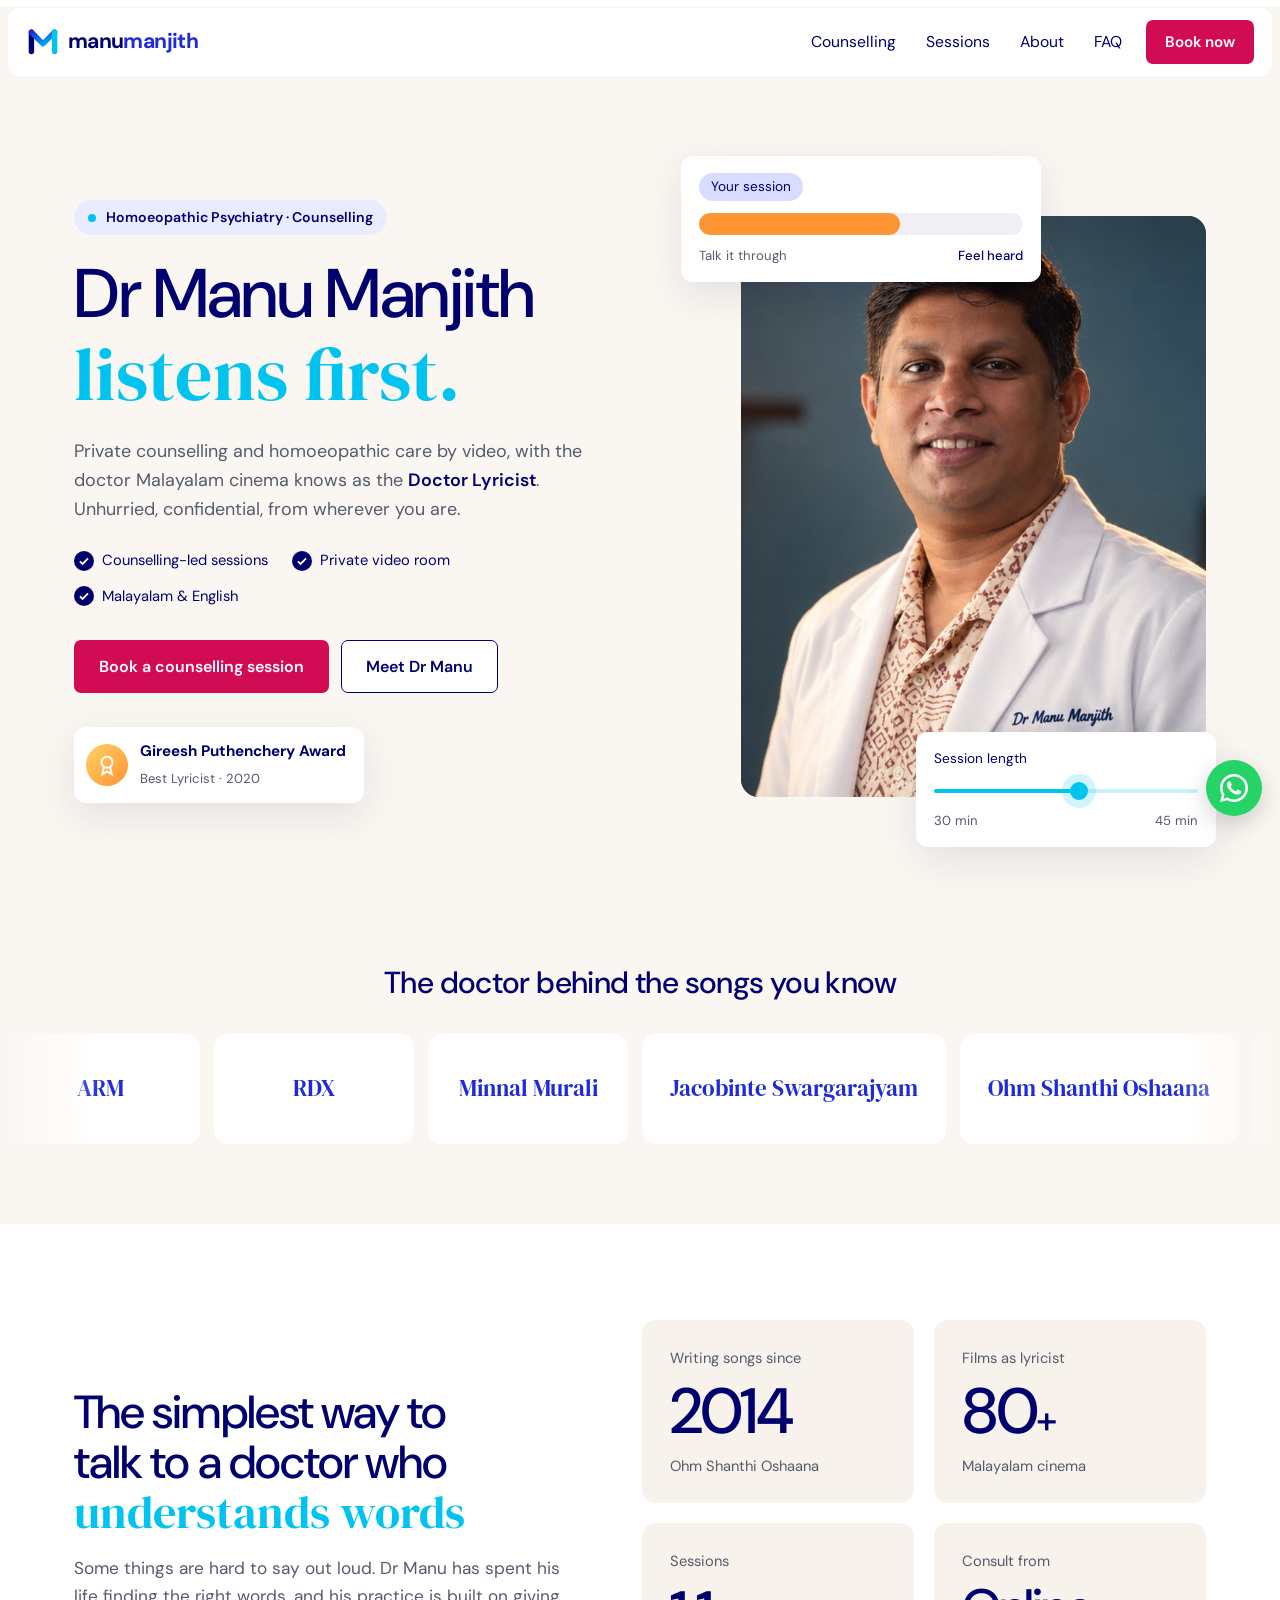
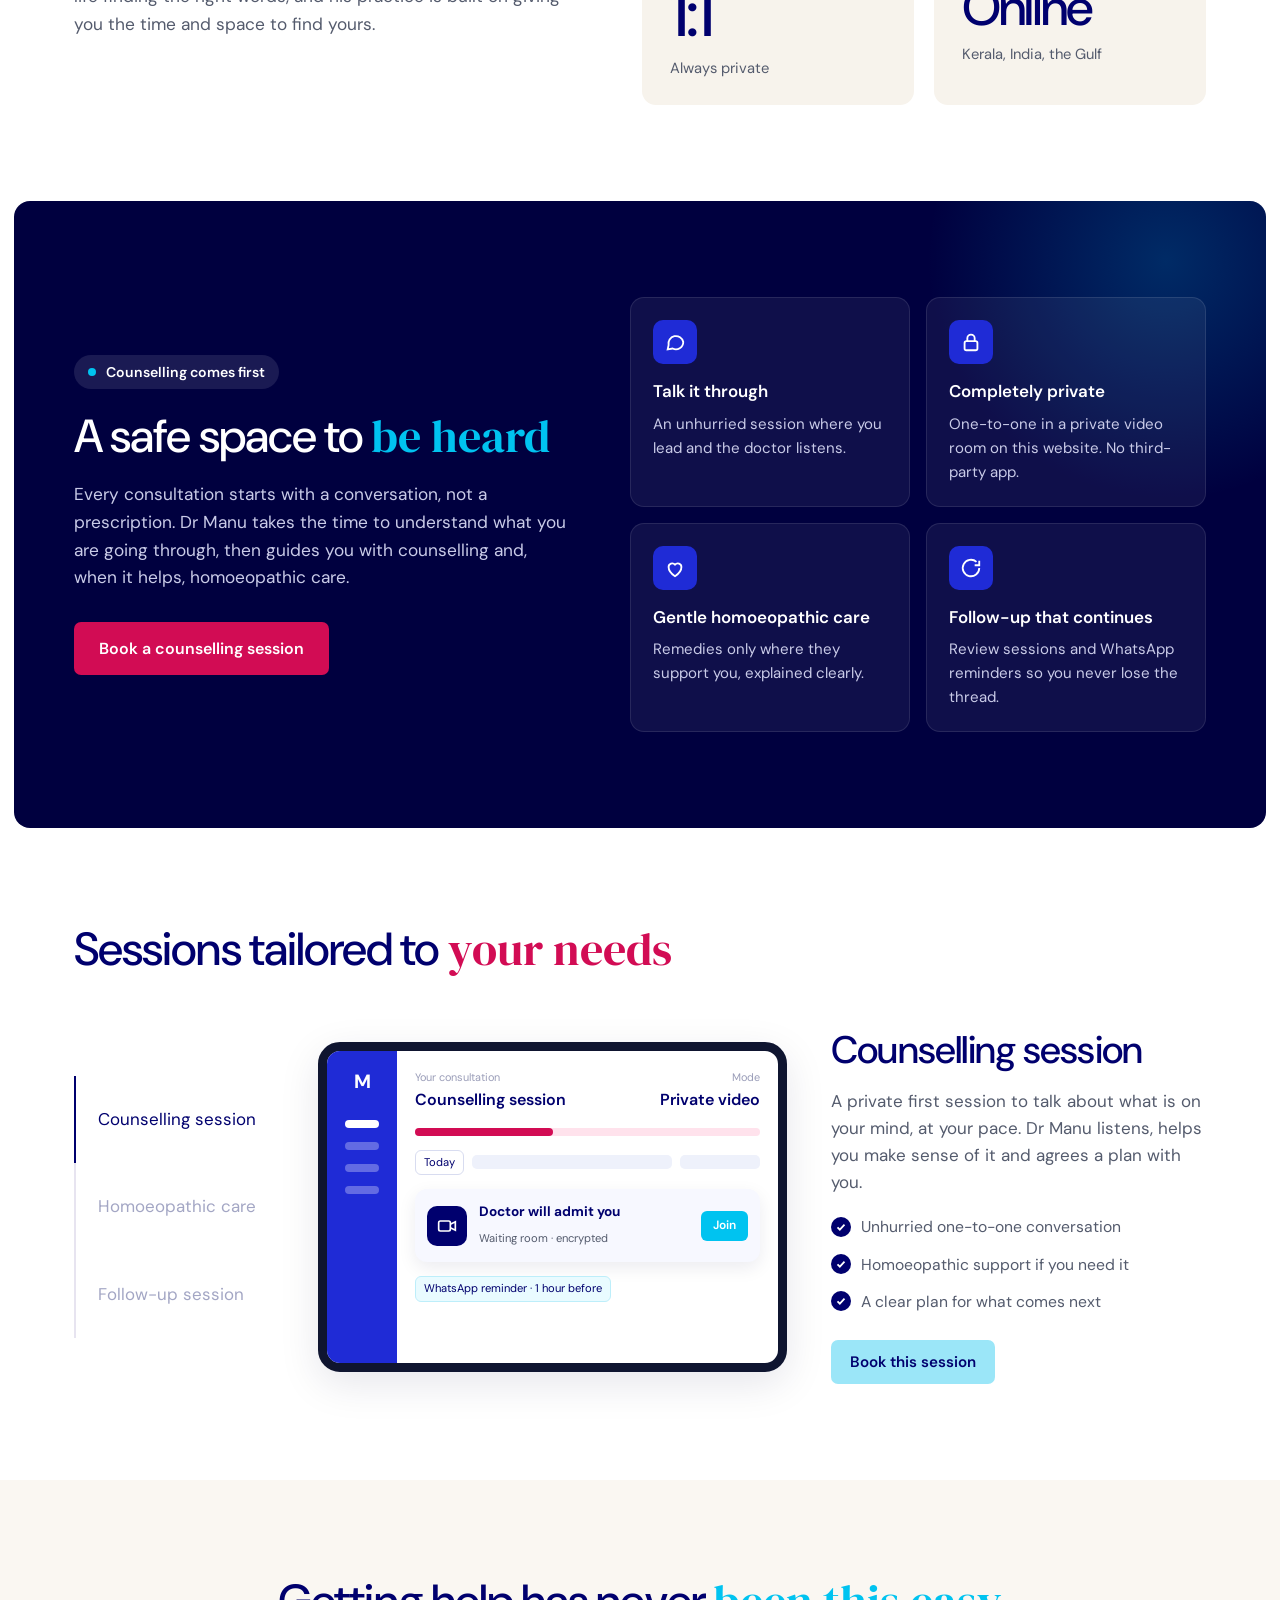
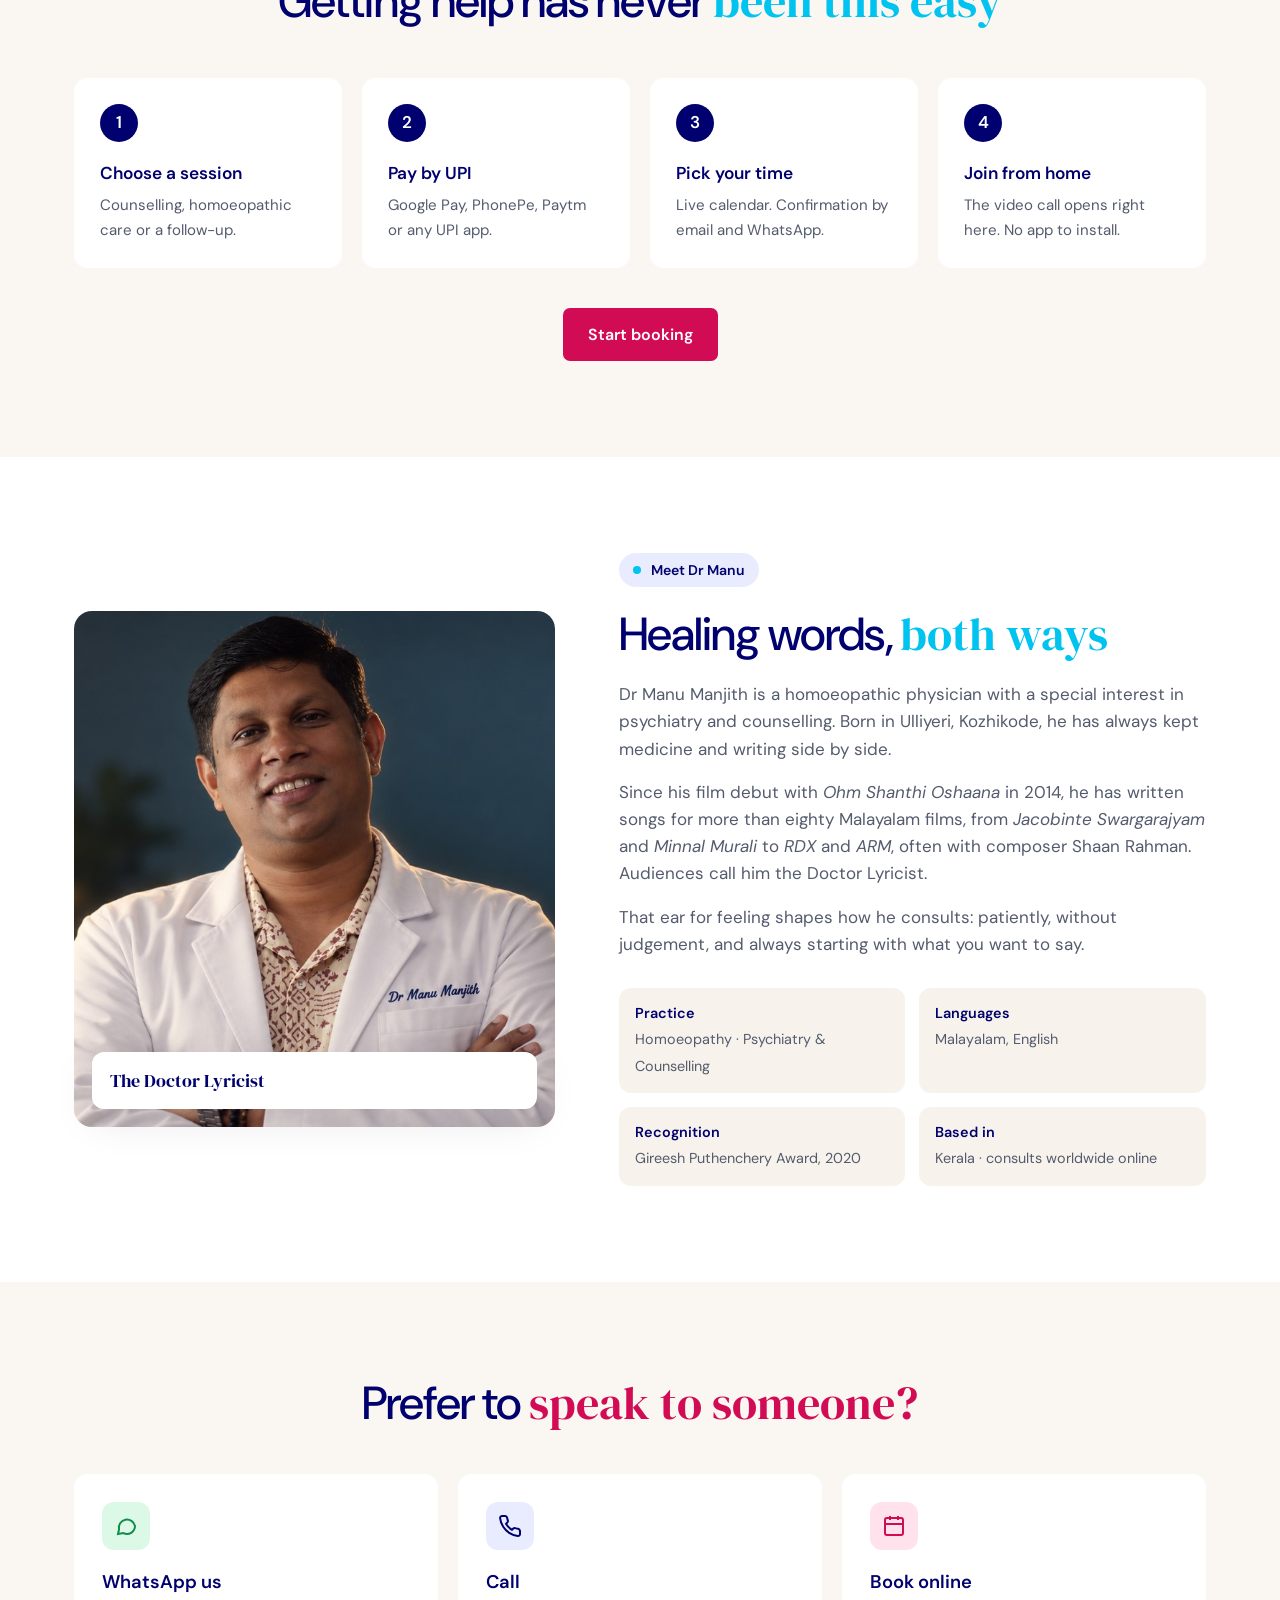
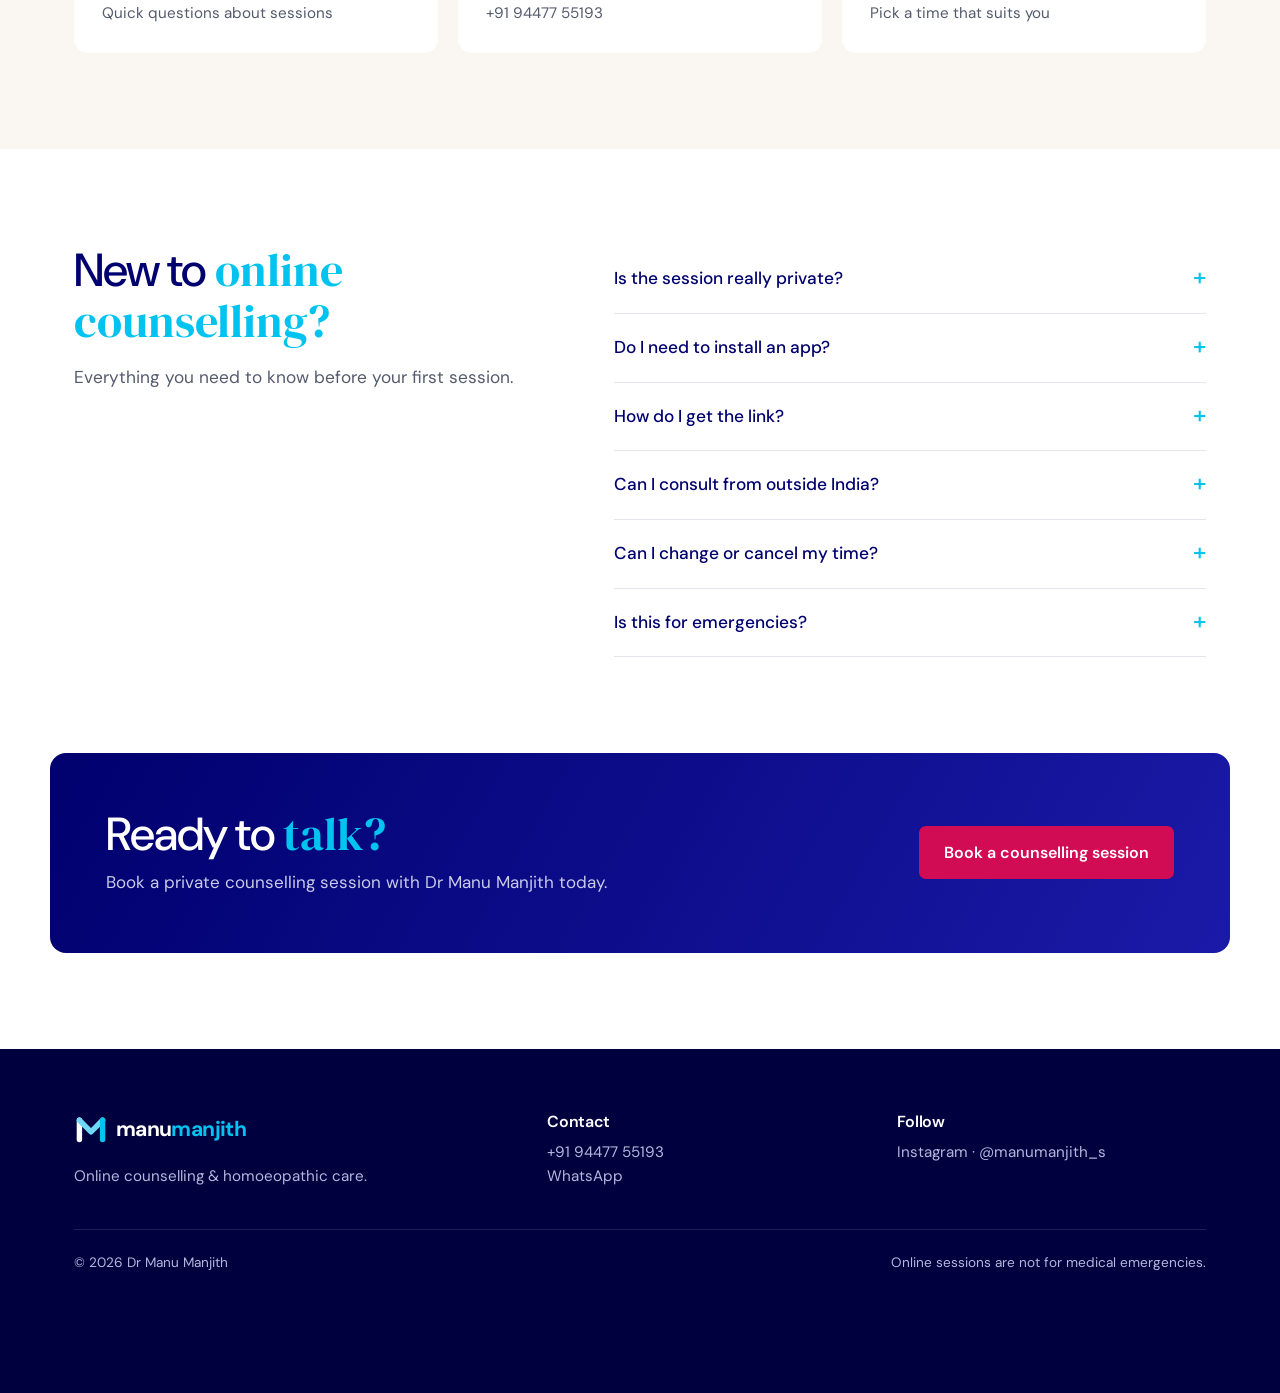
==== commit 24c54cf1: "Use Dr Manu's new cinematic white-coat portraits (hero + about) Co-Authored-By: Claude Opus 5.5 <nor" ====
--- a/index.html
+++ b/index.html
@@ -83,7 +83,7 @@
         <div class="bar"><i></i></div>
         <div class="bar-legend"><span>Talk it through</span><b>Feel heard</b></div>
       </div>
-      <div class="photo"><img src="doctor.jpg" alt="Dr Manu Manjith" width="640" height="800" fetchpriority="high"></div>
+      <div class="photo"><img src="doctor.jpg" alt="Dr Manu Manjith in his white doctor's coat" width="640" height="800" fetchpriority="high"></div>
       <div class="float card-bottom rv-pop">
         <p class="cb-t">Session length</p>
         <div class="slider"><span class="track"></span><span class="knob"></span></div>
@@ -201,7 +201,7 @@
 <!-- ============ ABOUT ============ -->
 <section class="about" id="about">
   <div class="wrap about-grid">
-    <div class="about-photo rv"><img src="doctor.jpg" alt="Dr Manu Manjith holding an award" loading="lazy" width="640" height="800"><span class="tag">The Doctor Lyricist</span></div>
+    <div class="about-photo rv"><img src="doctor-about.jpg" alt="Dr Manu Manjith in his white coat, arms crossed" loading="lazy" width="670" height="720"><span class="tag">The Doctor Lyricist</span></div>
     <div class="rv">
       <p class="kicker"><span class="dot"></span>Meet Dr Manu</p>
       <h2>Healing words, <span class="serif cyan">both ways</span></h2>
--- a/site.css
+++ b/site.css
@@ -68,7 +68,7 @@
 .award-card b{display:block;color:var(--navy);font-size:.95rem}.award-card small{font-size:.82rem}
 
 .hero-art{position:relative;padding:60px 0 50px 60px}
-.photo{border-radius:18px;overflow:hidden;background:#e8e4ee;aspect-ratio:4/5;max-width:470px;margin-left:auto}
+.photo{border-radius:18px;overflow:hidden;background:#1d3a52;aspect-ratio:4/5;max-width:470px;margin-left:auto}
 .photo img{width:100%;height:100%;object-fit:cover;object-position:center top}
 .float{position:absolute;background:#fff;border-radius:12px;box-shadow:var(--shadow);padding:16px 18px;z-index:2}
 .card-top{top:0;left:0;width:min(360px,80%)}
@@ -159,7 +159,7 @@
 /* about */
 .about-grid{display:grid;grid-template-columns:.9fr 1.1fr;gap:64px;align-items:center}
 .about-photo{position:relative}
-.about-photo img{border-radius:18px;aspect-ratio:4/4.3;height:auto;object-fit:cover;object-position:center 0;width:100%}
+.about-photo img{border-radius:18px;aspect-ratio:4/4.3;height:auto;object-fit:cover;object-position:center 15%;width:100%}
 .about-photo .tag{position:absolute;left:18px;bottom:18px;right:18px;background:#fff;border-radius:12px;padding:14px 18px;color:var(--navy);font-family:var(--serif);font-size:1.15rem;box-shadow:var(--shadow)}
 .about p+p{margin-top:16px}
 .about h2{margin-bottom:22px}
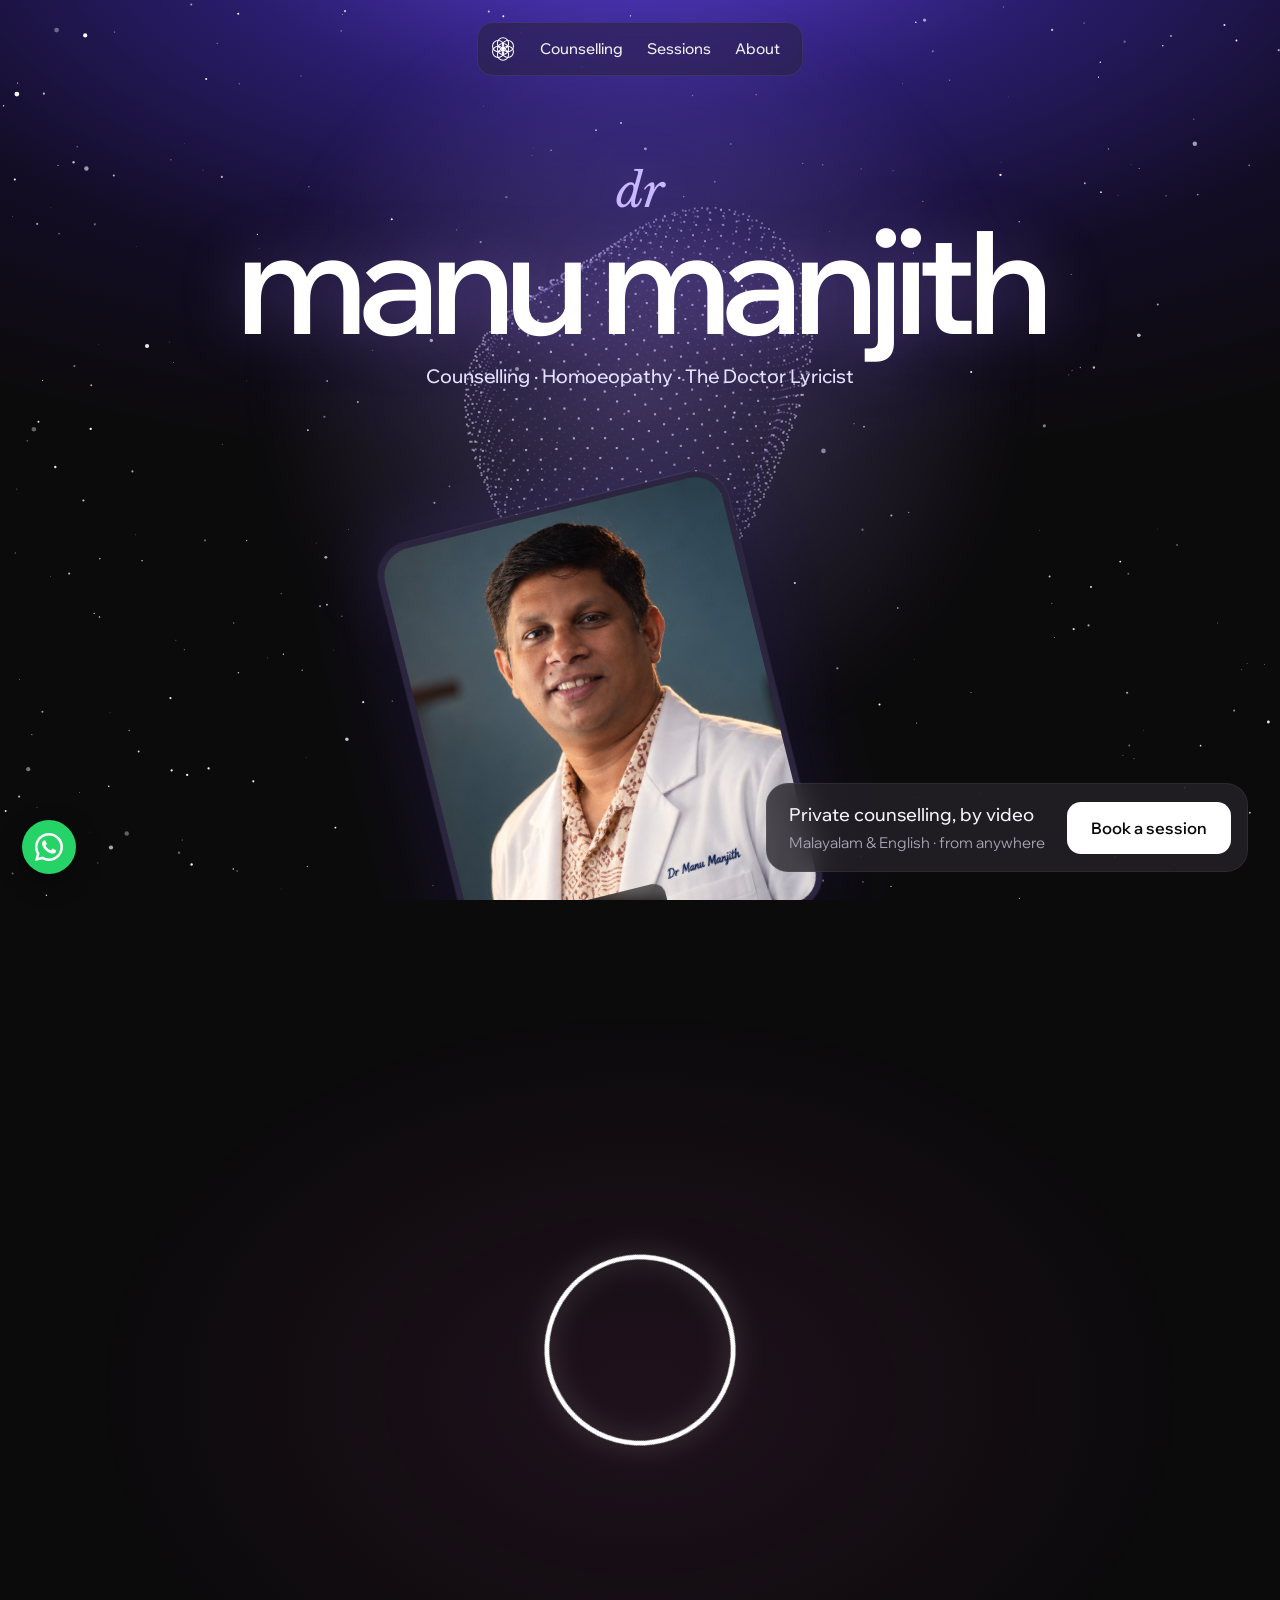
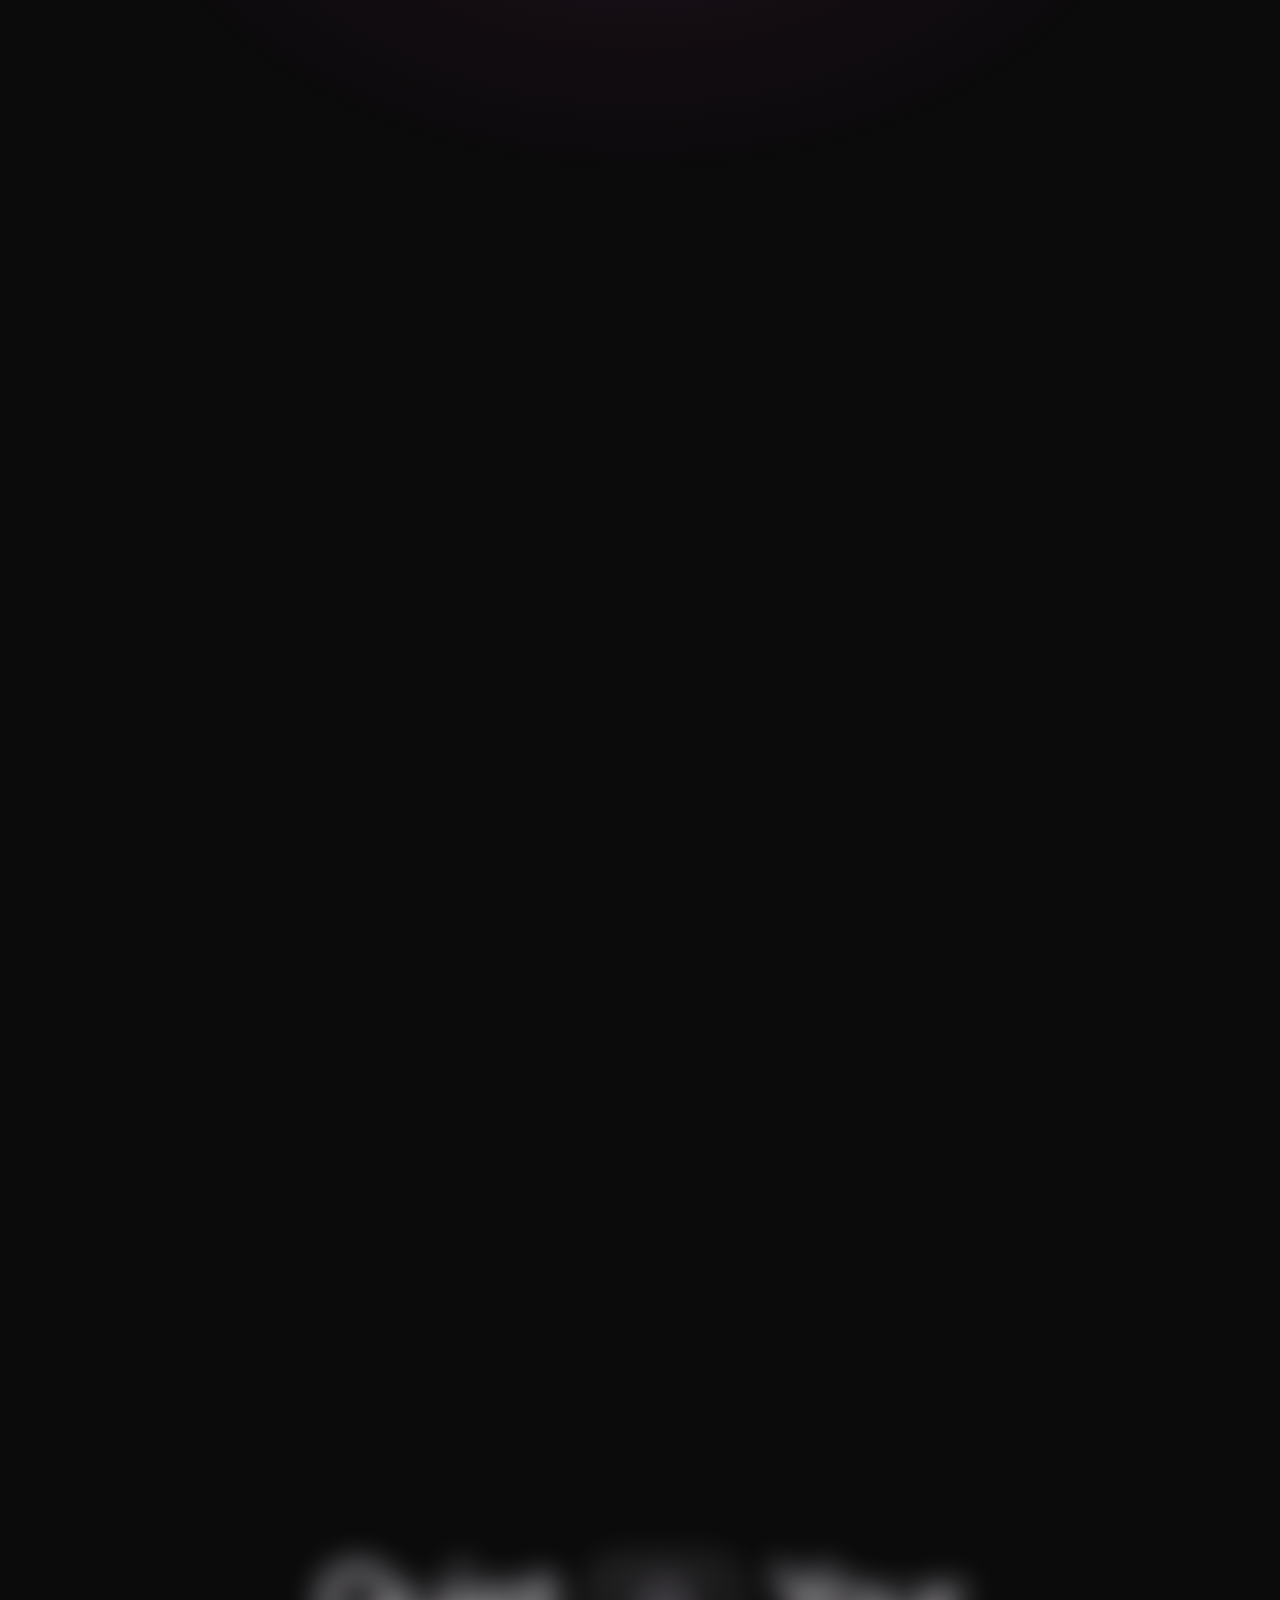
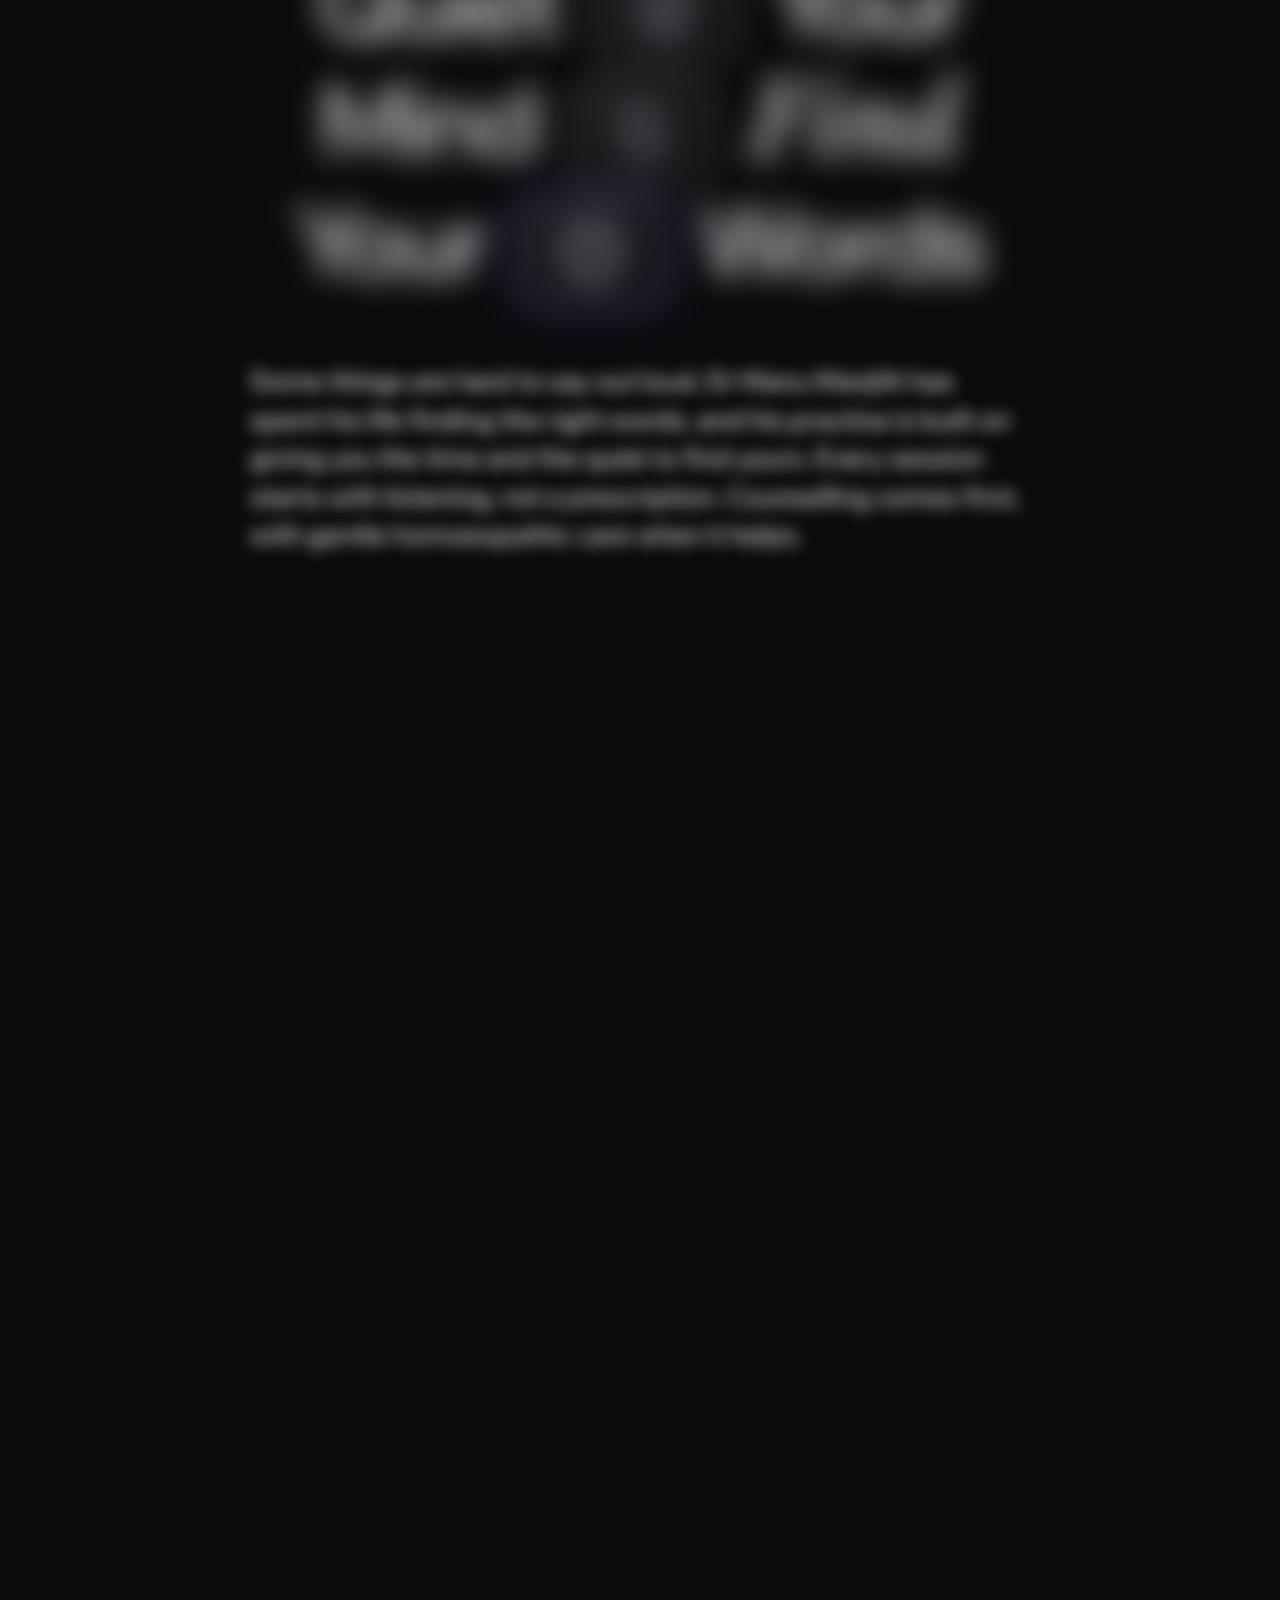
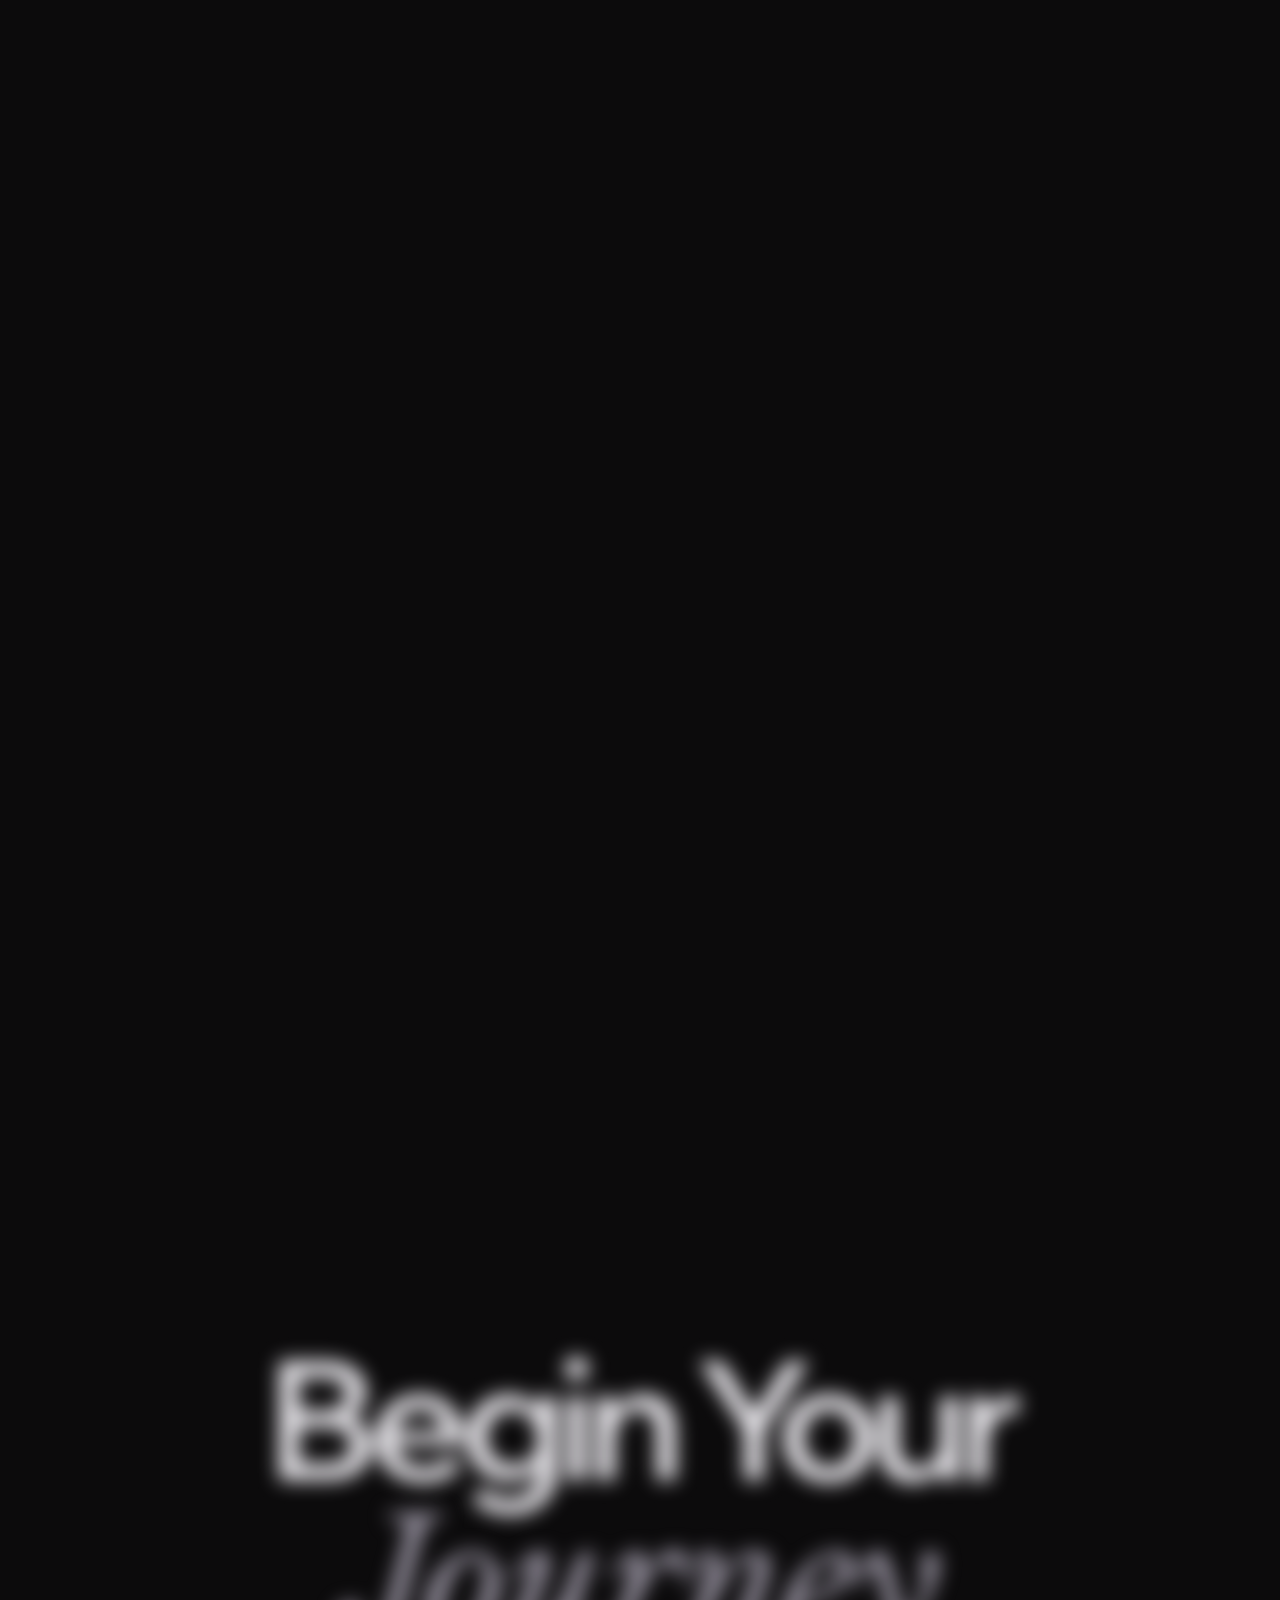
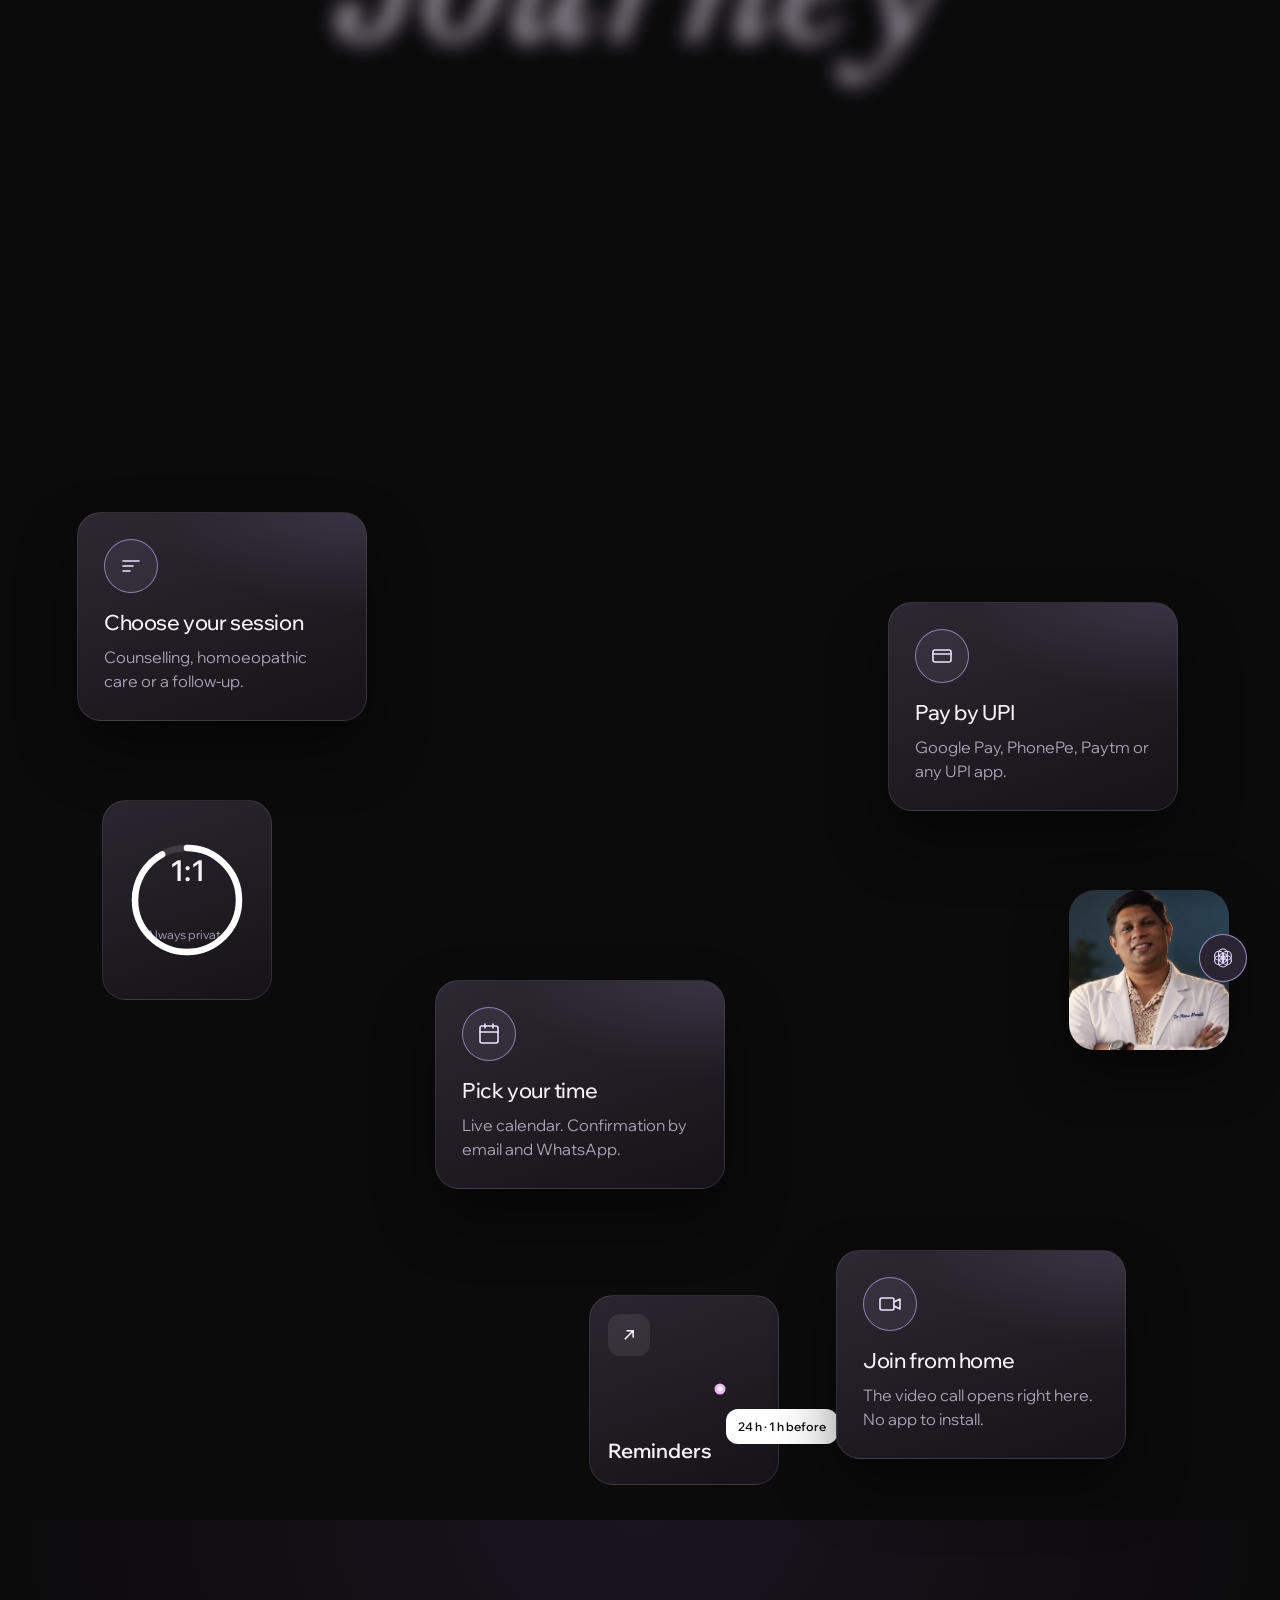
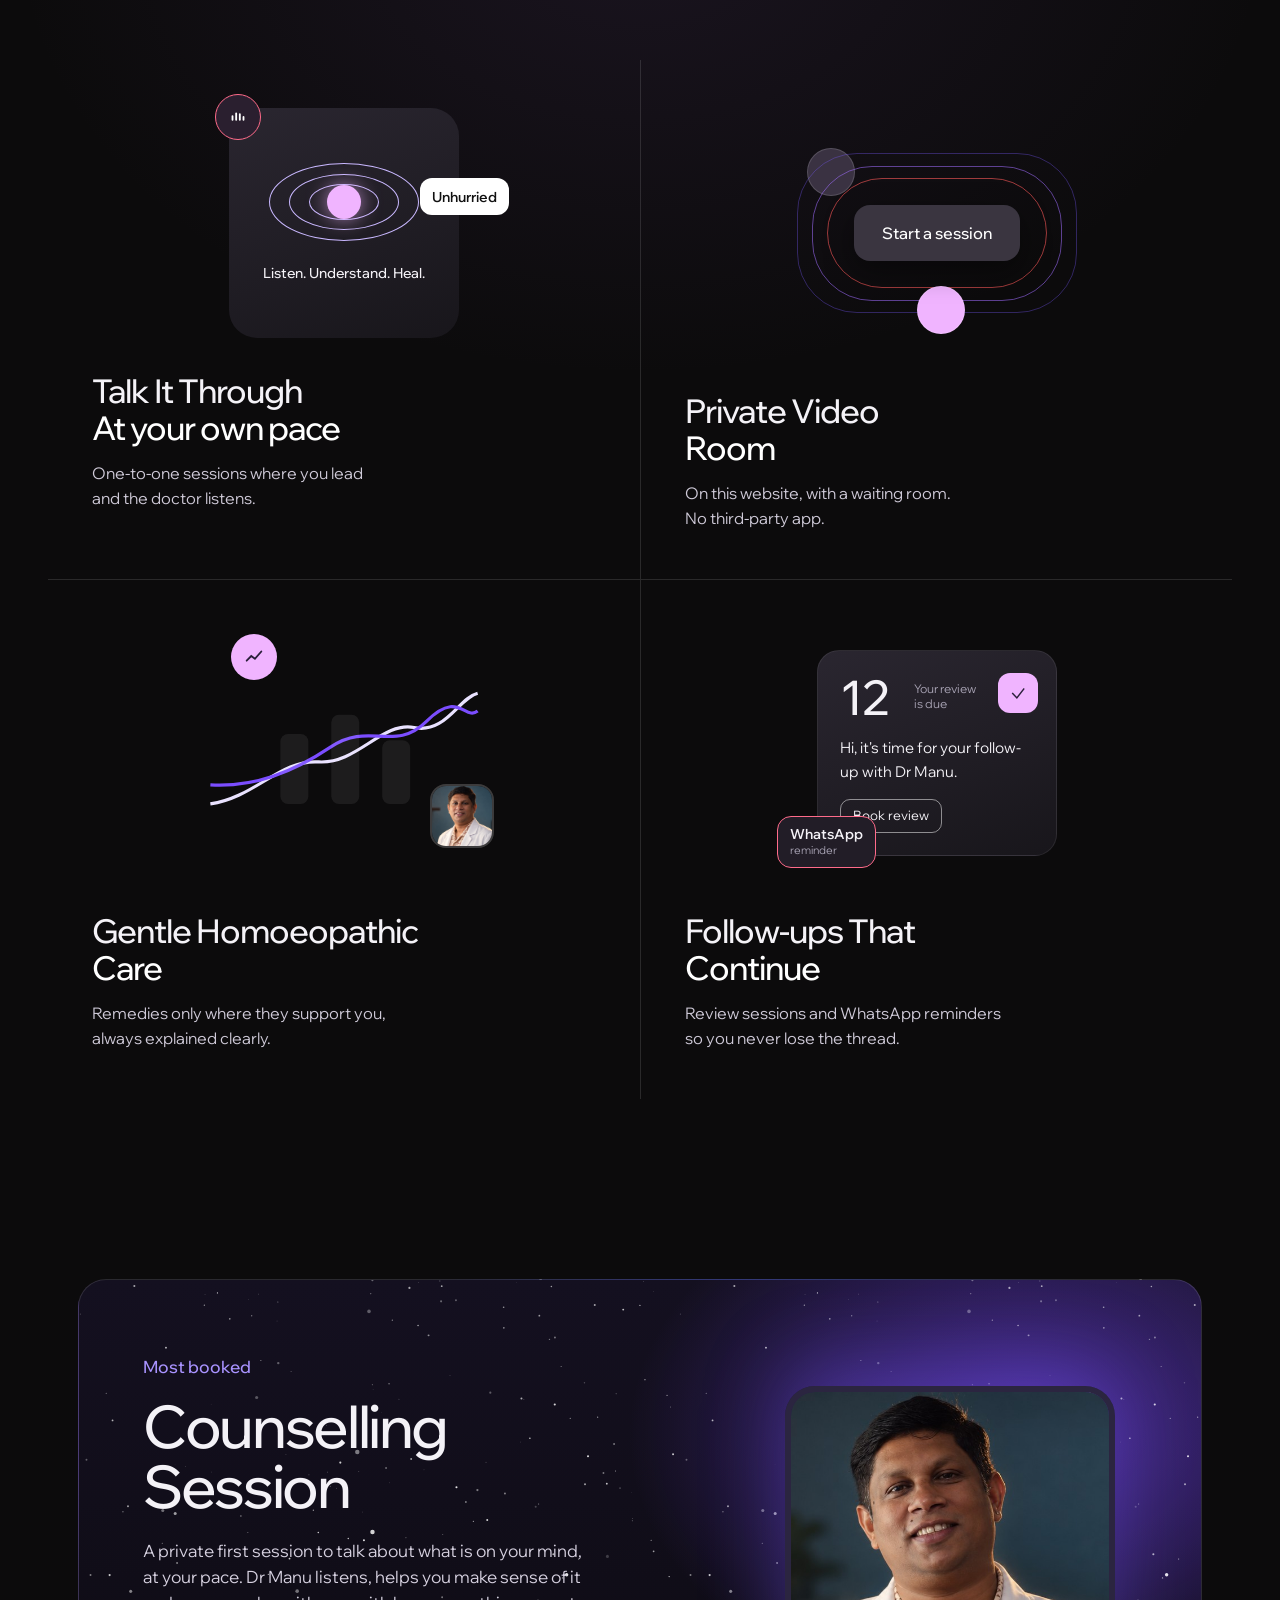
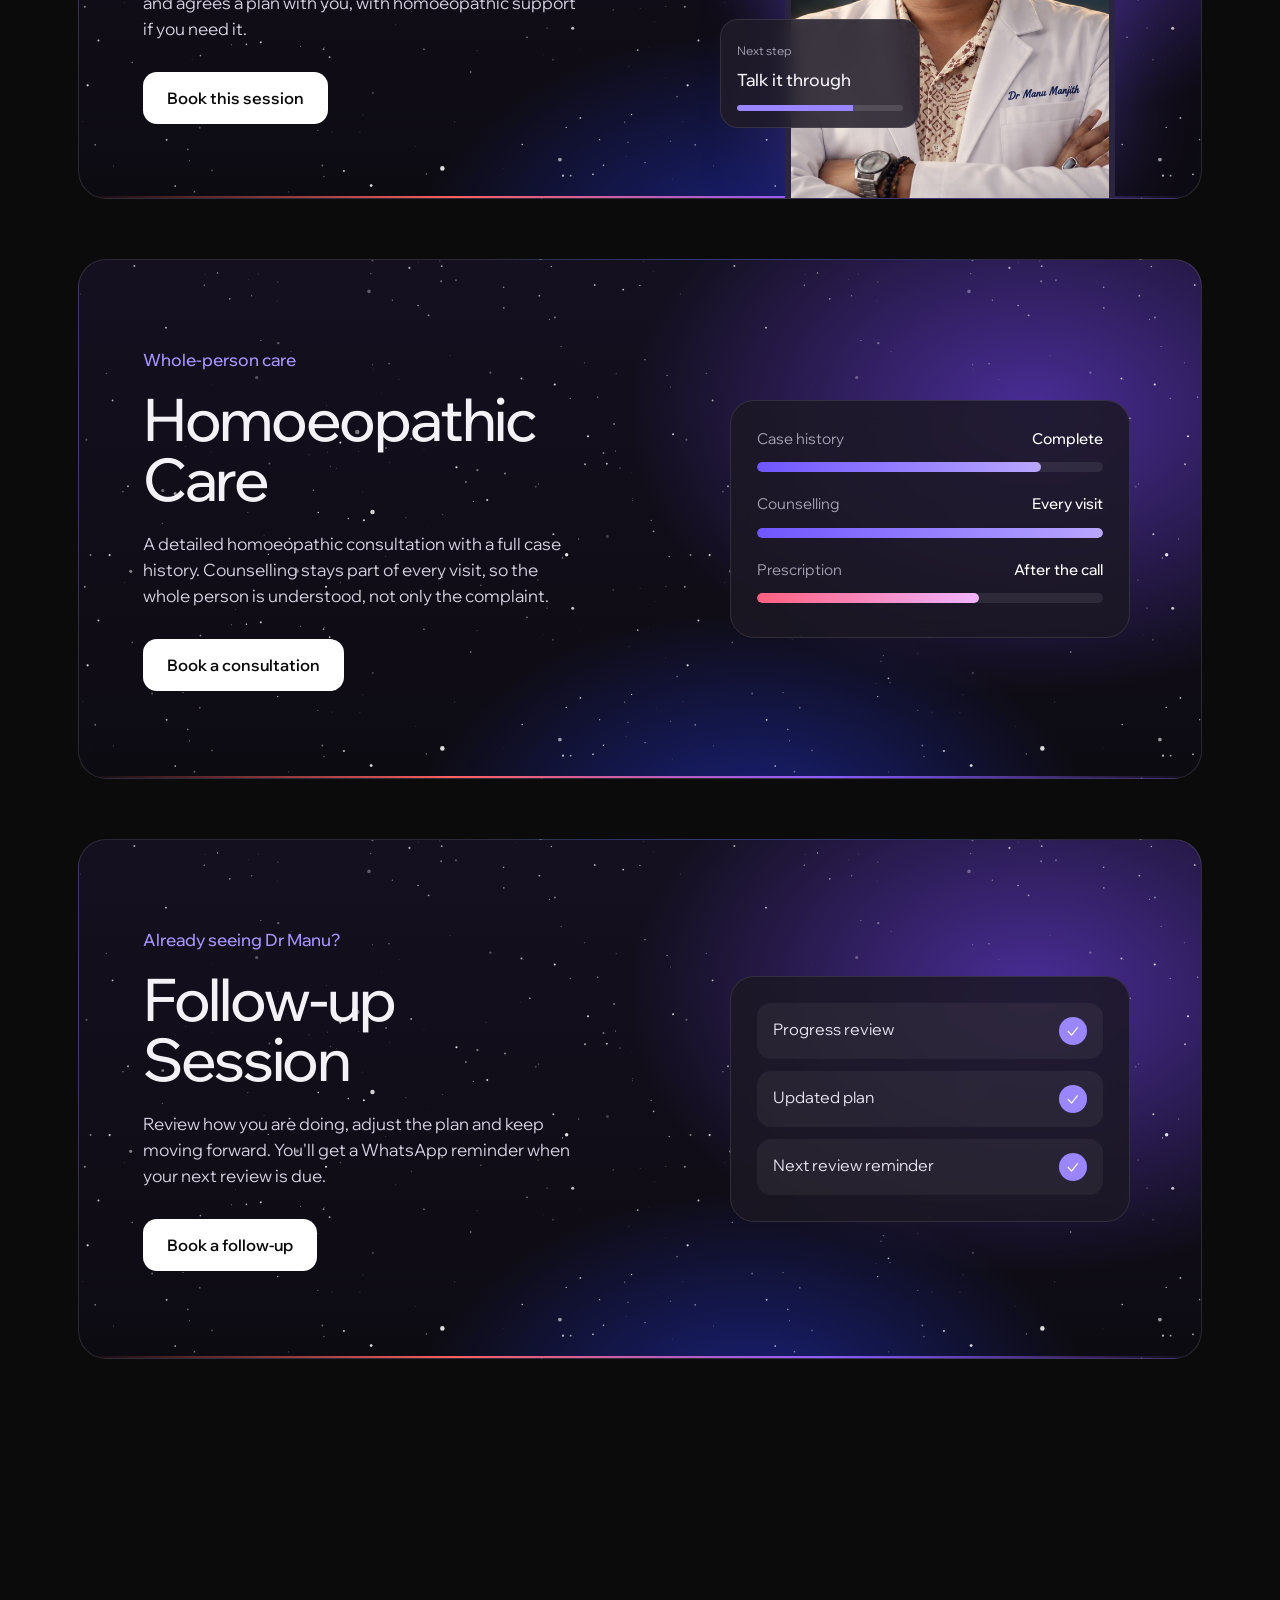
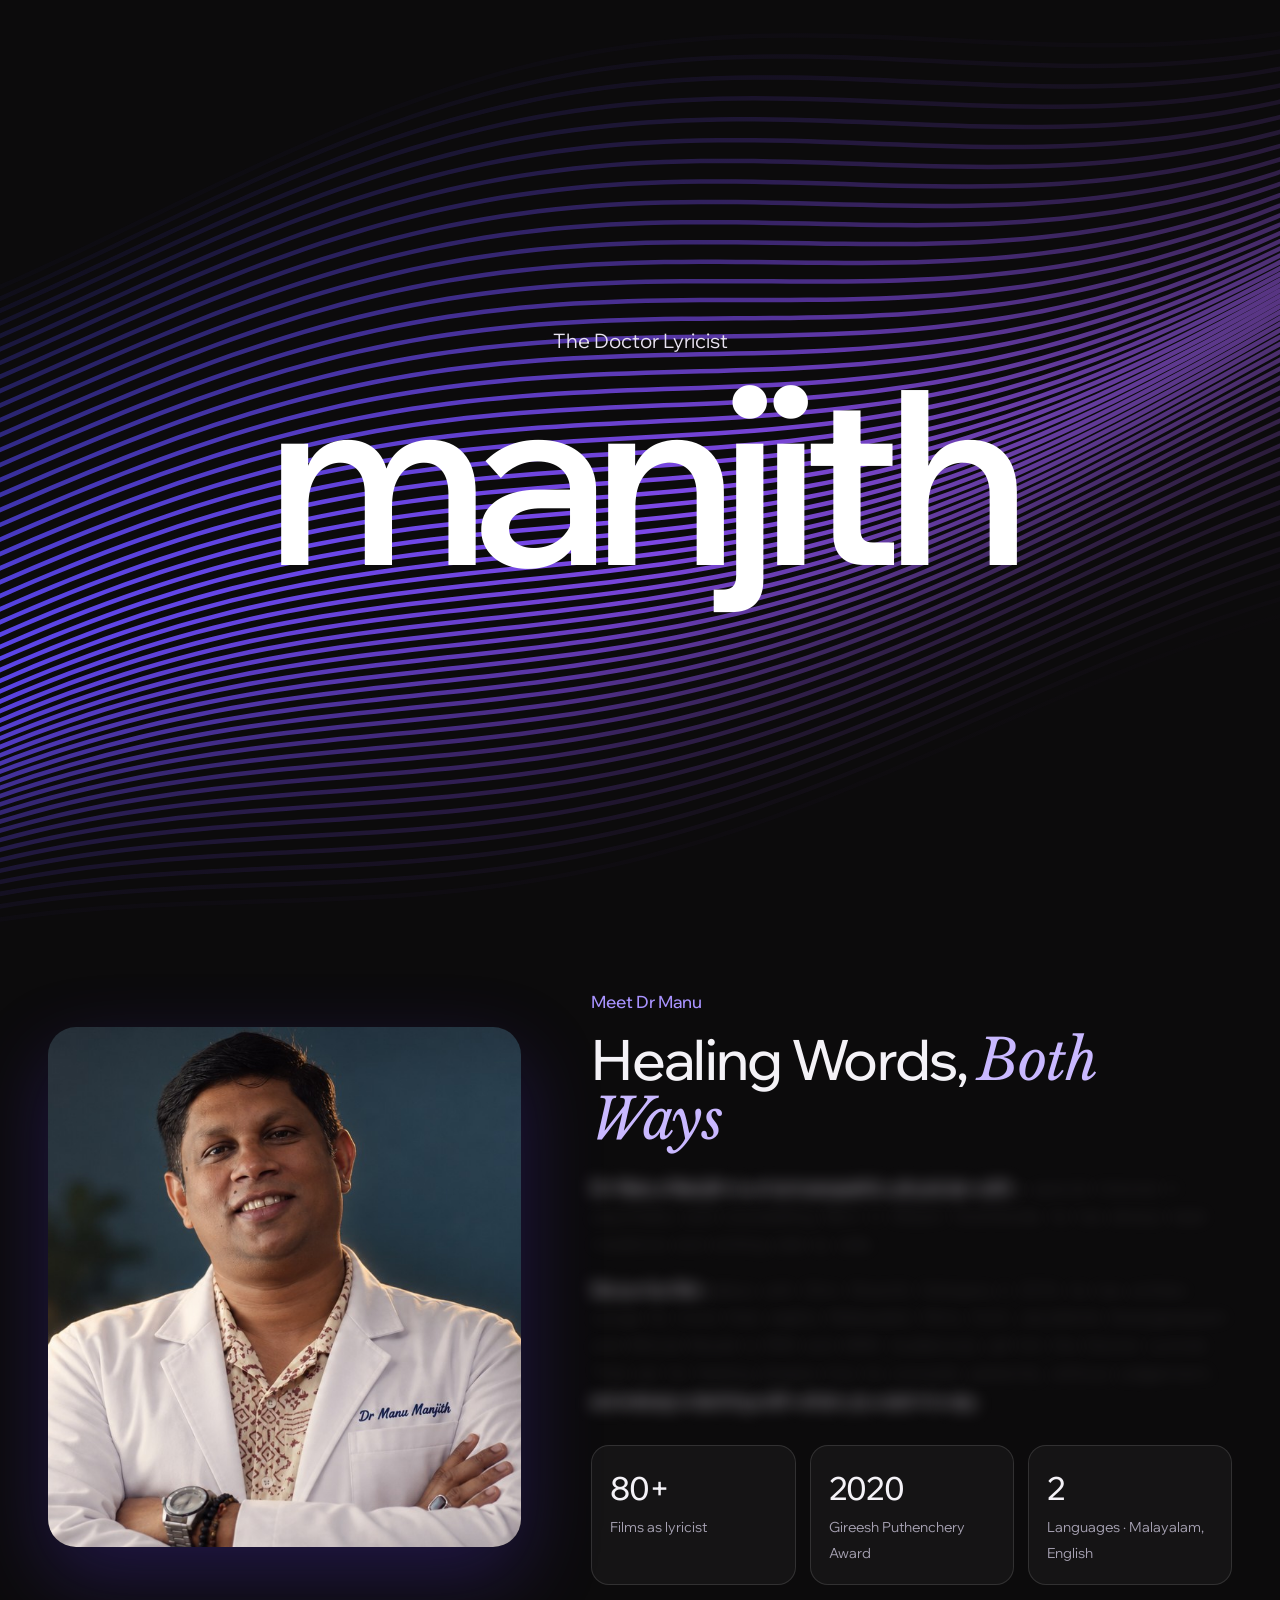
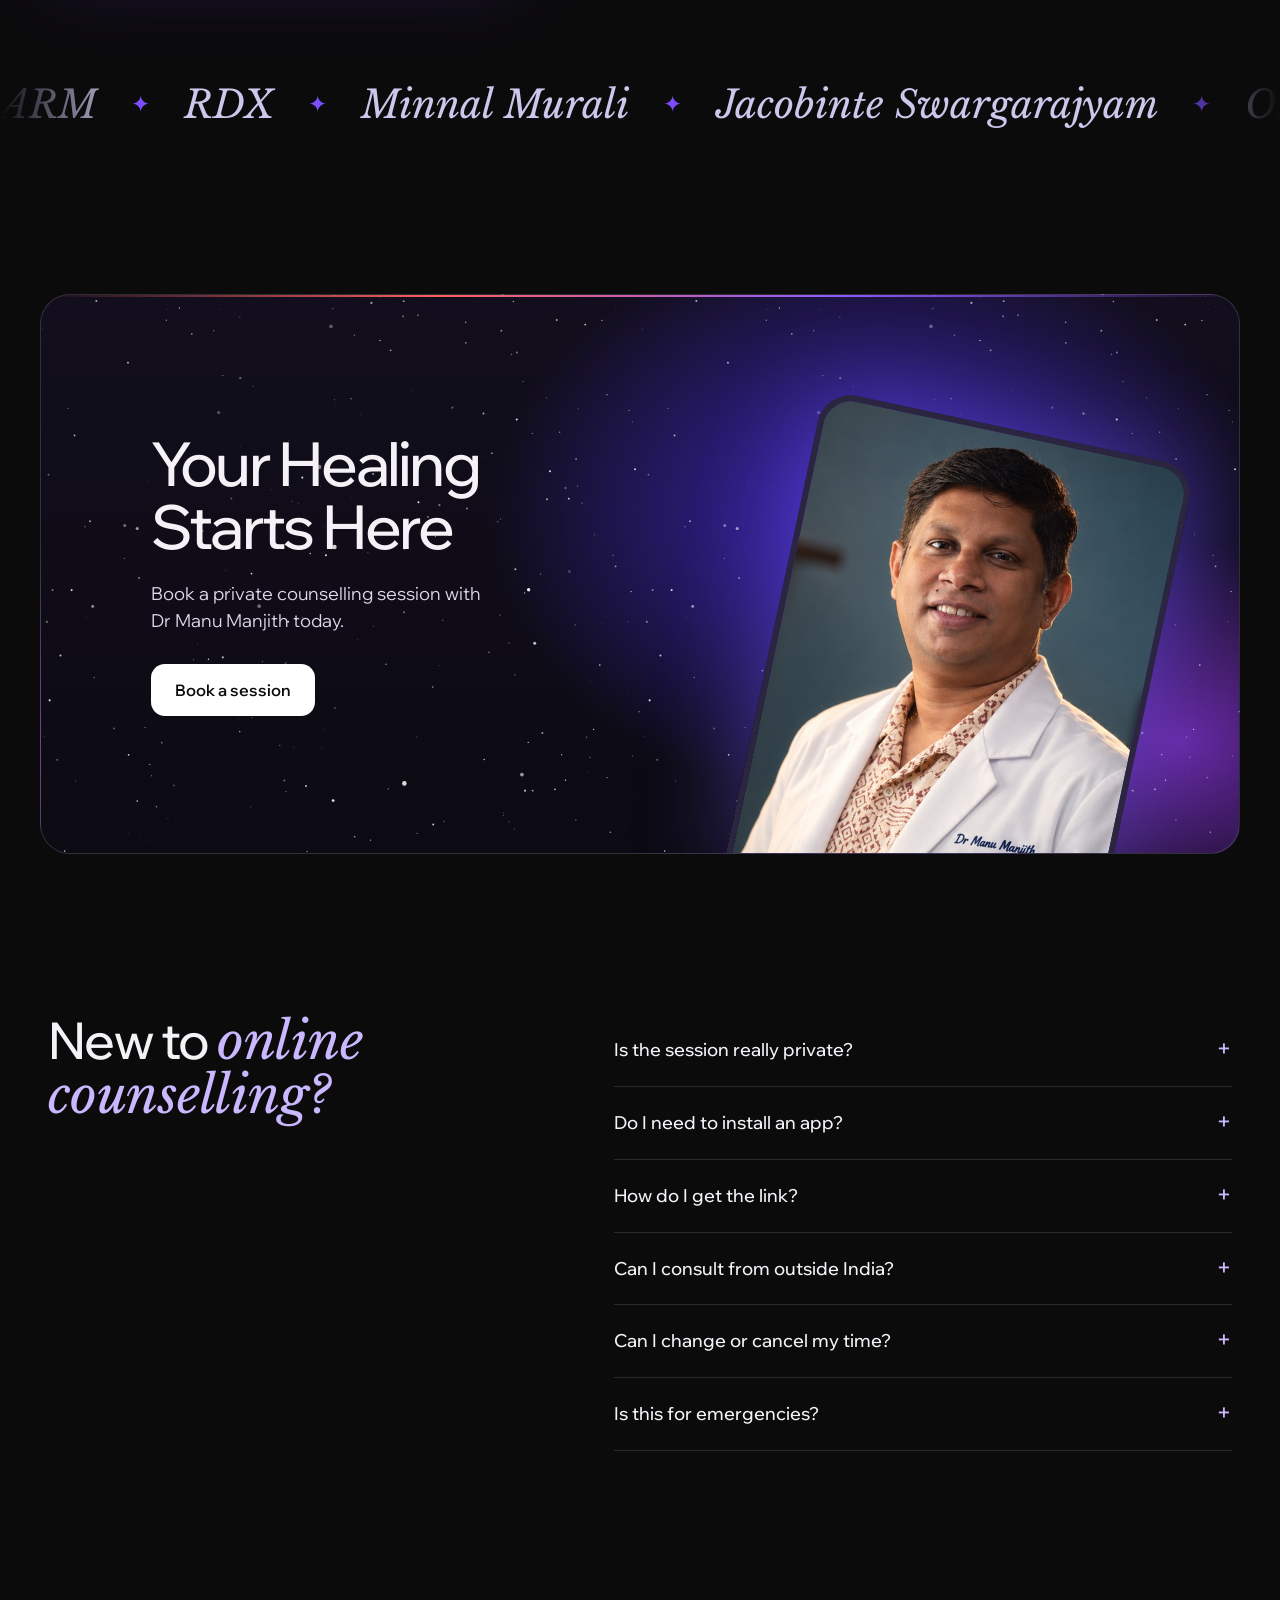
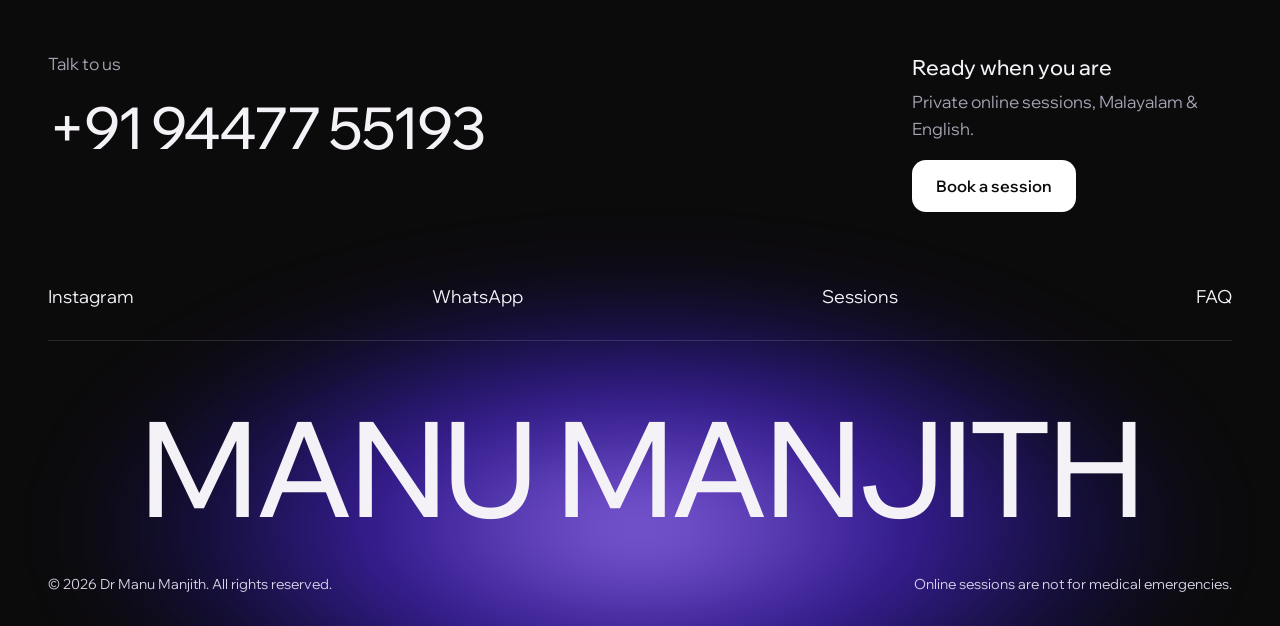
==== commit 3b222973: "Rebuild Dr Manu site in dark cosmic style (Superconscious reference): starfield, dotted orb, scroll " ====
--- a/index.html
+++ b/index.html
@@ -13,13 +13,13 @@
 <meta property="og:description" content="Private counselling and homoeopathic care by video with Dr Manu Manjith.">
 <meta property="og:url" content="https://DOMAIN/">
 <meta property="og:image" content="https://DOMAIN/doctor.jpg">
-<meta name="theme-color" content="#00006e">
+<meta name="theme-color" content="#0c0b0c">
 <script type="application/ld+json">
 {"@context":"https://schema.org","@type":"Physician","name":"Dr Manu Manjith","medicalSpecialty":"Psychiatric","description":"Homoeopathic physician offering online counselling and homoeopathic care.","url":"https://DOMAIN/","image":"https://DOMAIN/doctor.jpg","telephone":"+91 94477 55193","address":{"@type":"PostalAddress","addressLocality":"Kozhikode","addressRegion":"Kerala","addressCountry":"IN"},"availableService":{"@type":"MedicalTherapy","name":"Online counselling session"},"sameAs":["https://www.instagram.com/manumanjith_s/"]}
 </script>
 <link rel="preconnect" href="https://fonts.googleapis.com">
 <link rel="preconnect" href="https://fonts.gstatic.com" crossorigin>
-<link rel="stylesheet" href="https://fonts.googleapis.com/css2?family=DM+Sans:opsz,wght@9..40,400;9..40,500;9..40,600;9..40,700&family=DM+Serif+Display:ital@0;1&display=swap">
+<link rel="stylesheet" href="https://fonts.googleapis.com/css2?family=Wix+Madefor+Display:wght@400;500;600;700&family=Libre+Baskerville:ital@1&display=swap">
 <link rel="stylesheet" href="site.css">
 <link rel="manifest" href="manifest.webmanifest">
 <link rel="icon" type="image/png" href="icons/icon-192.png">
@@ -28,253 +28,223 @@
 </head>
 <body>
 
-<!-- ============ NAV ============ -->
+<!-- ============ PILL NAV ============ -->
 <header class="nav" id="nav">
-  <div class="nav-in">
-    <a class="logo" href="#top" aria-label="Dr Manu Manjith, home">
-      <svg class="mark" viewBox="0 0 44 40" aria-hidden="true">
-        <defs><linearGradient id="mg" x1="0" y1="0" x2="1" y2="1"><stop offset="0" stop-color="#1f2bd6"/><stop offset="1" stop-color="#00c3f0"/></linearGradient></defs>
-        <path d="M7 33V8" stroke="#00006e" stroke-width="7" stroke-linecap="round" fill="none"/>
-        <path d="M7 8l15 15L37 8" stroke="url(#mg)" stroke-width="7" stroke-linecap="round" stroke-linejoin="round" fill="none"/>
-        <path d="M37 8v25" stroke="#00c3f0" stroke-width="7" stroke-linecap="round" fill="none"/>
-      </svg>
-      <span class="word">manu<b>manjith</b></span>
-    </a>
-    <nav class="links" aria-label="Main">
-      <a href="#counselling">Counselling</a>
-      <a href="#sessions">Sessions</a>
-      <a href="#about">About</a>
-      <a href="#faq">FAQ</a>
-    </nav>
-    <div class="nav-btns">
-      <button class="btn btn-outline install-btn" id="installNav" hidden><svg width="16" height="16" viewBox="0 0 24 24" fill="none" stroke="currentColor" stroke-width="2.2" aria-hidden="true"><path d="M12 3v12M7 10l5 5 5-5M5 21h14"/></svg><span>Install app</span></button>
-      <button class="btn btn-pink" data-book>Book now</button>
-    </div>
-  </div>
+  <a class="nav-logo" href="#top" aria-label="Dr Manu Manjith, home">
+    <svg viewBox="0 0 40 40" aria-hidden="true" class="seed"><g fill="none" stroke="currentColor" stroke-width="1.3"><circle cx="20" cy="20" r="7"/><circle cx="20" cy="13" r="7"/><circle cx="26.06" cy="16.5" r="7"/><circle cx="26.06" cy="23.5" r="7"/><circle cx="20" cy="27" r="7"/><circle cx="13.94" cy="23.5" r="7"/><circle cx="13.94" cy="16.5" r="7"/></g></svg>
+  </a>
+  <nav class="nav-links" aria-label="Main">
+    <a href="#counselling">Counselling</a>
+    <a href="#sessions">Sessions</a>
+    <a href="#about">About</a>
+  </nav>
+  <button class="nav-install install-btn" id="installNav" hidden aria-label="Install app"><svg width="16" height="16" viewBox="0 0 24 24" fill="none" stroke="currentColor" stroke-width="2.2" aria-hidden="true"><path d="M12 3v12M7 10l5 5 5-5M5 21h14"/></svg></button>
 </header>
 
 <main id="top">
 
 <!-- ============ HERO ============ -->
-<section class="hero">
-  <div class="wrap hero-grid">
-    <div class="hero-copy">
-      <p class="kicker"><span class="dot"></span>Homoeopathic Psychiatry · Counselling</p>
-      <h1>Dr Manu Manjith<span class="serif">listens first.</span></h1>
-      <p class="lead">Private counselling and homoeopathic care by video, with the doctor Malayalam cinema knows as the <b>Doctor Lyricist</b>. Unhurried, confidential, from wherever you are.</p>
-      <ul class="ticks">
-        <li><svg viewBox="0 0 24 24" aria-hidden="true"><path d="M5 12.5l4.5 4.5L19 7.5"/></svg>Counselling-led sessions</li>
-        <li><svg viewBox="0 0 24 24" aria-hidden="true"><path d="M5 12.5l4.5 4.5L19 7.5"/></svg>Private video room</li>
-        <li><svg viewBox="0 0 24 24" aria-hidden="true"><path d="M5 12.5l4.5 4.5L19 7.5"/></svg>Malayalam &amp; English</li>
-      </ul>
-      <div class="cta">
-        <button class="btn btn-pink btn-lg" data-book>Book a counselling session</button>
-        <a class="btn btn-outline btn-lg" href="#about">Meet Dr Manu</a>
+<section class="hero" id="hero">
+  <canvas class="stars-cv" id="heroStars" aria-hidden="true"></canvas>
+  <canvas class="orb-cv" id="orb" aria-hidden="true"></canvas>
+  <div class="hero-glow" aria-hidden="true"></div>
+  <div class="hero-copy">
+    <h1 class="wordmark" aria-label="Dr Manu Manjith"><span class="wm-dr">dr</span>manu manjith</h1>
+    <p class="hero-sub">Counselling · Homoeopathy · The Doctor Lyricist</p>
+  </div>
+  <div class="hero-portrait" id="heroPortrait">
+    <div class="hp-card">
+      <img src="doctor.jpg" alt="Dr Manu Manjith in his white doctor's coat" width="640" height="800" fetchpriority="high">
+      <div class="hp-chip"><span class="dot-live"></span>Online sessions open</div>
+    </div>
+  </div>
+  <div class="hero-cta" id="heroCta">
+    <div><b>Private counselling, by video</b><span>Malayalam &amp; English · from anywhere</span></div>
+    <button class="btn-white" data-book>Book a session</button>
+  </div>
+</section>
+
+<!-- ============ CIRCLES CONVERGE ============ -->
+<section class="converge" id="converge" aria-hidden="true">
+  <div class="cv-sticky">
+    <div class="cv-glow"></div>
+    <svg class="seed-big" id="seedBig" viewBox="-200 -200 400 400">
+      <g fill="none" stroke="#fff" stroke-width="2.4">
+        <circle r="56" class="sc"/><circle r="56" class="sc"/><circle r="56" class="sc"/><circle r="56" class="sc"/><circle r="56" class="sc"/><circle r="56" class="sc"/><circle r="56" class="sc"/>
+      </g>
+    </svg>
+  </div>
+</section>
+
+<!-- ============ STATEMENT (blur word reveal) ============ -->
+<section class="statement" id="counselling">
+  <div class="st-sticky">
+    <h2 class="st-words" id="stWords" aria-label="Quiet your mind. Find your words. Feel heard.">
+      <span class="w">Quiet</span>
+      <span class="pill" aria-hidden="true"><svg viewBox="0 0 60 60"><g fill="none" stroke="currentColor" stroke-width="1.2"><ellipse cx="30" cy="30" rx="22" ry="8" transform="rotate(35 30 30)"/><ellipse cx="30" cy="30" rx="22" ry="8" transform="rotate(-35 30 30)"/><ellipse cx="30" cy="30" rx="22" ry="8" transform="rotate(90 30 30)"/></g></svg></span>
+      <span class="w">Your</span><br>
+      <span class="w">Mind</span>
+      <span class="pill" aria-hidden="true"><svg viewBox="0 0 60 60"><g fill="none" stroke="currentColor" stroke-width="1.6"><ellipse cx="24" cy="30" rx="11" ry="17" transform="rotate(-20 24 30)"/><ellipse cx="36" cy="30" rx="11" ry="17" transform="rotate(-20 36 30)"/></g></svg></span>
+      <span class="w serif">Find</span><br>
+      <span class="w">Your</span>
+      <span class="pill hl" aria-hidden="true"><svg viewBox="0 0 60 60"><g fill="none" stroke="currentColor" stroke-width="1"><circle cx="30" cy="30" r="20"/><ellipse cx="30" cy="30" rx="20" ry="9"/><ellipse cx="30" cy="30" rx="9" ry="20"/><ellipse cx="30" cy="30" rx="15" ry="20"/><ellipse cx="30" cy="30" rx="20" ry="15"/></g></svg></span>
+      <span class="w">Words</span>
+    </h2>
+    <p class="st-para reveal-words">Some things are hard to say out loud. Dr Manu Manjith has spent his life finding the right words, and his practice is built on giving you the time and the quiet to find yours. Every session starts with listening, not a prescription. Counselling comes first, with gentle homoeopathic care when it helps.</p>
+  </div>
+</section>
+
+<!-- ============ HOW IT WORKS (parallax cards) ============ -->
+<section class="journey" id="how">
+  <div class="jr-sticky">
+    <h2 class="jr-title"><span class="jt1">Begin Your</span><span class="jt2 serif">Journey</span></h2>
+  </div>
+  <div class="jr-cards">
+    <article class="gcard c1" data-speed="0.25"><span class="gi"><svg viewBox="0 0 24 24"><path d="M4 7h16M4 12h10M4 17h7"/></svg></span><h3>Choose your session</h3><p>Counselling, homoeopathic care or a follow-up.</p></article>
+    <article class="ring-card c2" data-speed="0.55"><div class="ring"><svg viewBox="0 0 100 100"><circle cx="50" cy="50" r="40" class="r-bg"/><circle cx="50" cy="50" r="40" class="r-fg"/></svg><b>1:1</b><small>Always private</small></div></article>
+    <article class="gcard c3" data-speed="0.4"><span class="gi"><svg viewBox="0 0 24 24"><rect x="3" y="6" width="18" height="12" rx="2"/><path d="M3 10h18"/></svg></span><h3>Pay by UPI</h3><p>Google Pay, PhonePe, Paytm or any UPI app.</p></article>
+    <figure class="face c4" data-speed="0.7"><img src="doctor-about.jpg" alt="" loading="lazy"><span class="face-badge"><svg viewBox="0 0 40 40"><g fill="none" stroke="currentColor" stroke-width="1.6"><circle cx="20" cy="20" r="6"/><circle cx="20" cy="14" r="6"/><circle cx="25.2" cy="17" r="6"/><circle cx="25.2" cy="23" r="6"/><circle cx="20" cy="26" r="6"/><circle cx="14.8" cy="23" r="6"/><circle cx="14.8" cy="17" r="6"/></g></svg></span></figure>
+    <article class="gcard c5" data-speed="0.3"><span class="gi"><svg viewBox="0 0 24 24"><rect x="3" y="4" width="18" height="17" rx="2"/><path d="M16 2v4M8 2v4M3 10h18"/></svg></span><h3>Pick your time</h3><p>Live calendar. Confirmation by email and WhatsApp.</p></article>
+    <article class="mini c6" data-speed="0.6"><span class="mi-ic"><svg viewBox="0 0 24 24"><path d="M7 17L17 7M9 7h8v8"/></svg></span><svg class="spark" viewBox="0 0 120 50"><path d="M2 40 C 20 38, 30 12, 50 22 S 80 44, 96 18 S 112 8, 118 6"/><circle cx="96" cy="18" r="4"/></svg><b>Reminders</b><span class="mi-tag">24 h · 1 h before</span></article>
+    <article class="gcard c7" data-speed="0.45"><span class="gi"><svg viewBox="0 0 24 24"><rect x="2" y="6" width="14" height="12" rx="2"/><path d="M16 10l6-3v10l-6-3"/></svg></span><h3>Join from home</h3><p>The video call opens right here. No app to install.</p></article>
+  </div>
+</section>
+
+<!-- ============ FEATURES GRID ============ -->
+<section class="features" id="features">
+  <div class="wrap feat-grid">
+    <div class="feat">
+      <div class="fw fw-rings"><span class="fw-badge"><svg viewBox="0 0 24 24"><path d="M6 15v-4M10 15V8M14 15v-6M18 15v-3"/></svg></span><div class="rings"><i></i><i></i><i></i><span class="core"></span></div><p>Listen. Understand. Heal.</p><span class="fw-pop">Unhurried</span></div>
+      <h3 class="fh">Talk It Through<br><span>At your own pace</span></h3>
+      <p class="fp">One-to-one sessions where you lead<br><span>and the doctor listens.</span></p>
+    </div>
+    <div class="feat">
+      <div class="fw fw-orbit"><span class="orb-dot o1"></span><div class="orbits"><i></i><i></i><i></i></div><button class="start-pill" data-book>Start a session</button><span class="orb-dot o2"></span></div>
+      <h3 class="fh">Private Video<br><span>Room</span></h3>
+      <p class="fp">On this website, with a waiting room.<br><span>No third-party app.</span></p>
+    </div>
+    <div class="feat">
+      <div class="fw fw-chart"><span class="fw-badge pink"><svg viewBox="0 0 24 24"><path d="M4 16l5-5 4 3 7-8"/></svg></span><svg class="chart" viewBox="0 0 220 110"><path class="ln a" d="M5 95 C 40 90, 60 60, 90 62 S 140 30, 165 35 S 200 12, 215 8"/><path class="ln b" d="M5 80 C 40 82, 70 70, 100 50 S 150 55, 175 30 S 205 30, 215 22"/><g class="bars"><rect x="60" y="40" width="22" height="55" rx="6"/><rect x="100" y="25" width="22" height="70" rx="6"/><rect x="140" y="45" width="22" height="50" rx="6"/></g></svg><img class="chart-face" src="doctor.jpg" alt="" loading="lazy"></div>
+      <h3 class="fh">Gentle Homoeopathic<br><span>Care</span></h3>
+      <p class="fp">Remedies only where they support you,<br><span>always explained clearly.</span></p>
+    </div>
+    <div class="feat">
+      <div class="fw fw-date"><div class="date-card"><b>12</b><small>Your review<br>is due</small><span class="ai">✓</span><p>Hi, it's time for your follow-up with Dr Manu.</p><span class="ip">Book review</span></div><span class="new-chip">WhatsApp<br><small>reminder</small></span></div>
+      <h3 class="fh">Follow-ups That<br><span>Continue</span></h3>
+      <p class="fp">Review sessions and WhatsApp reminders<br><span>so you never lose the thread.</span></p>
+    </div>
+  </div>
+</section>
+
+<!-- ============ SESSIONS (sticky stacked cards) ============ -->
+<section class="stack" id="sessions">
+  <div class="stack-card sc1">
+    <div class="sk-text">
+      <p class="sk-kicker">Most booked</p>
+      <h2>Counselling<br>Session</h2>
+      <p>A private first session to talk about what is on your mind, at your pace. Dr Manu listens, helps you make sense of it and agrees a plan with you, with homoeopathic support if you need it.</p>
+      <button class="btn-white" data-book="online-video-consultation">Book this session</button>
+    </div>
+    <div class="sk-art"><div class="sk-photo"><img src="doctor-about.jpg" alt="Dr Manu Manjith" loading="lazy"></div><div class="sk-float"><span>Next step</span><b>Talk it through</b><i></i></div></div>
+  </div>
+  <div class="stack-card sc2">
+    <div class="sk-text">
+      <p class="sk-kicker">Whole-person care</p>
+      <h2>Homoeopathic<br>Care</h2>
+      <p>A detailed homoeopathic consultation with a full case history. Counselling stays part of every visit, so the whole person is understood, not only the complaint.</p>
+      <button class="btn-white" data-book="online-video-consultation">Book a consultation</button>
+    </div>
+    <div class="sk-art"><div class="sk-ui"><div class="ui-row"><span>Case history</span><b>Complete</b></div><div class="ui-bar"><i style="width:82%"></i></div><div class="ui-row"><span>Counselling</span><b>Every visit</b></div><div class="ui-bar"><i style="width:100%"></i></div><div class="ui-row"><span>Prescription</span><b>After the call</b></div><div class="ui-bar pink"><i style="width:64%"></i></div></div></div>
+  </div>
+  <div class="stack-card sc3">
+    <div class="sk-text">
+      <p class="sk-kicker">Already seeing Dr Manu?</p>
+      <h2>Follow-up<br>Session</h2>
+      <p>Review how you are doing, adjust the plan and keep moving forward. You'll get a WhatsApp reminder when your next review is due.</p>
+      <button class="btn-white" data-book="review-consultation">Book a follow-up</button>
+    </div>
+    <div class="sk-art"><div class="sk-ui"><div class="ui-row big"><span>Progress review</span><b>✓</b></div><div class="ui-row big"><span>Updated plan</span><b>✓</b></div><div class="ui-row big"><span>Next review reminder</span><b>✓</b></div></div></div>
+  </div>
+</section>
+
+<!-- ============ WAVE + SONGS ============ -->
+<section class="wave-sec" id="about">
+  <canvas class="wave-cv" id="wave" aria-hidden="true"></canvas>
+  <div class="wave-copy">
+    <p class="wave-tag">The Doctor Lyricist</p>
+    <p class="wave-word" id="waveWord" aria-hidden="true">manjith</p>
+  </div>
+</section>
+
+<section class="about">
+  <div class="wrap about-grid">
+    <div class="about-photo"><img src="doctor-about.jpg" alt="Dr Manu Manjith in his white coat, arms crossed" loading="lazy" width="670" height="720"></div>
+    <div>
+      <p class="kick">Meet Dr Manu</p>
+      <h2>Healing Words, <span class="serif">Both Ways</span></h2>
+      <p class="reveal-words">Dr Manu Manjith is a homoeopathic physician with a special interest in psychiatry and counselling. Born in Ulliyeri, Kozhikode, he has always kept medicine and writing side by side.</p>
+      <p class="reveal-words">Since his film debut with Ohm Shanthi Oshaana in 2014, he has written songs for more than eighty Malayalam films, from Jacobinte Swargarajyam and Minnal Murali to RDX and ARM. Audiences call him the Doctor Lyricist. That ear for feeling shapes how he consults: patiently, without judgement, and always starting with what you want to say.</p>
+      <div class="facts">
+        <div><b>80+</b><span>Films as lyricist</span></div>
+        <div><b>2020</b><span>Gireesh Puthenchery Award</span></div>
+        <div><b>2</b><span>Languages · Malayalam, English</span></div>
       </div>
-      <div class="award-card">
-        <span class="award-ic"><svg viewBox="0 0 24 24" aria-hidden="true"><circle cx="12" cy="9" r="6"/><path d="M8.5 14L7 22l5-3 5 3-1.5-8"/></svg></span>
-        <div><b>Gireesh Puthenchery Award</b><small>Best Lyricist · 2020</small></div>
-      </div>
-    </div>
-
-    <div class="hero-art">
-      <div class="float card-top rv-pop">
-        <span class="chip">Your session</span>
-        <div class="bar"><i></i></div>
-        <div class="bar-legend"><span>Talk it through</span><b>Feel heard</b></div>
-      </div>
-      <div class="photo"><img src="doctor.jpg" alt="Dr Manu Manjith in his white doctor's coat" width="640" height="800" fetchpriority="high"></div>
-      <div class="float card-bottom rv-pop">
-        <p class="cb-t">Session length</p>
-        <div class="slider"><span class="track"></span><span class="knob"></span></div>
-        <div class="bar-legend"><span>30 min</span><span>45 min</span></div>
-      </div>
-    </div>
-  </div>
-</section>
-
-<!-- ============ SONGS STRIP (like "As seen on") ============ -->
-<section class="seen">
-  <h2 class="center small-h">The doctor behind the songs you know</h2>
-  <div class="marquee" aria-label="Films Dr Manu has written songs for">
-    <div class="track-row">
-      <span class="logo-card">ARM</span><span class="logo-card">RDX</span><span class="logo-card">Minnal Murali</span><span class="logo-card">Jacobinte Swargarajyam</span><span class="logo-card">Ohm Shanthi Oshaana</span><span class="logo-card">Oru Vadakkan Selfie</span><span class="logo-card">Sarvam Maya</span><span class="logo-card">Aadu 3</span>
-      <span class="logo-card" aria-hidden="true">ARM</span><span class="logo-card" aria-hidden="true">RDX</span><span class="logo-card" aria-hidden="true">Minnal Murali</span><span class="logo-card" aria-hidden="true">Jacobinte Swargarajyam</span><span class="logo-card" aria-hidden="true">Ohm Shanthi Oshaana</span><span class="logo-card" aria-hidden="true">Oru Vadakkan Selfie</span><span class="logo-card" aria-hidden="true">Sarvam Maya</span><span class="logo-card" aria-hidden="true">Aadu 3</span>
-    </div>
-  </div>
-</section>
-
-<!-- ============ STATS ============ -->
-<section class="stats-sec">
-  <div class="wrap stats-grid">
-    <div class="rv">
-      <h2>The simplest way to talk to a doctor who <span class="serif cyan">understands words</span></h2>
-      <p class="sub">Some things are hard to say out loud. Dr Manu has spent his life finding the right words, and his practice is built on giving you the time and space to find yours.</p>
-    </div>
-    <div class="tiles">
-      <div class="tile rv"><small>Writing songs since</small><strong data-count="2014" data-from="1990">2014</strong><small>Ohm Shanthi Oshaana</small></div>
-      <div class="tile rv"><small>Films as lyricist</small><strong data-count="80">80<span>+</span></strong><small>Malayalam cinema</small></div>
-      <div class="tile rv"><small>Sessions</small><strong>1:1</strong><small>Always private</small></div>
-      <div class="tile rv"><small>Consult from</small><strong class="word-s">Online</strong><small>Kerala, India, the Gulf</small></div>
-    </div>
-  </div>
-</section>
-
-<!-- ============ COUNSELLING (dark band) ============ -->
-<section class="band-wrap" id="counselling">
-  <div class="band">
-    <div class="wrap band-grid">
-      <div class="rv">
-        <p class="kicker light"><span class="dot"></span>Counselling comes first</p>
-        <h2>A safe space to <span class="serif cyan">be heard</span></h2>
-        <p class="band-lead">Every consultation starts with a conversation, not a prescription. Dr Manu takes the time to understand what you are going through, then guides you with counselling and, when it helps, homoeopathic care.</p>
-        <button class="btn btn-pink btn-lg" data-book>Book a counselling session</button>
-      </div>
-      <div class="pillars">
-        <div class="pillar rv"><span class="p-ic"><svg viewBox="0 0 24 24" aria-hidden="true"><path d="M21 12a8 8 0 0 1-11.6 7.1L4 20l1-4.6A8 8 0 1 1 21 12z"/></svg></span><b>Talk it through</b><p>An unhurried session where you lead and the doctor listens.</p></div>
-        <div class="pillar rv"><span class="p-ic"><svg viewBox="0 0 24 24" aria-hidden="true"><rect x="5" y="11" width="14" height="10" rx="2"/><path d="M8 11V8a4 4 0 0 1 8 0v3"/></svg></span><b>Completely private</b><p>One-to-one in a private video room on this website. No third-party app.</p></div>
-        <div class="pillar rv"><span class="p-ic"><svg viewBox="0 0 24 24" aria-hidden="true"><path d="M12 21s-7-4.4-7-10a4 4 0 0 1 7-2.6A4 4 0 0 1 19 11c0 5.6-7 10-7 10z"/></svg></span><b>Gentle homoeopathic care</b><p>Remedies only where they support you, explained clearly.</p></div>
-        <div class="pillar rv"><span class="p-ic"><svg viewBox="0 0 24 24" aria-hidden="true"><path d="M21 12a9 9 0 1 1-3-6.7M21 4v5h-5"/></svg></span><b>Follow-up that continues</b><p>Review sessions and WhatsApp reminders so you never lose the thread.</p></div>
-      </div>
-    </div>
-  </div>
-</section>
-
-<!-- ============ SESSIONS (tabbed, like funding options) ============ -->
-<section id="sessions">
-  <div class="wrap">
-    <h2 class="rv">Sessions tailored to <span class="serif pink">your needs</span></h2>
-    <div class="tabs-grid">
-      <div class="tablist" role="tablist" aria-label="Session types">
-        <button role="tab" aria-selected="true" aria-controls="tp0" id="tb0">Counselling session</button>
-        <button role="tab" aria-selected="false" aria-controls="tp1" id="tb1">Homoeopathic care</button>
-        <button role="tab" aria-selected="false" aria-controls="tp2" id="tb2">Follow-up session</button>
-      </div>
-      <div class="device rv" aria-hidden="true">
-        <div class="dev-side"><span class="dev-logo">M</span><i class="on"></i><i></i><i></i><i></i></div>
-        <div class="dev-main">
-          <div class="dev-top"><div><small>Your consultation</small><b id="devTitle">Counselling session</b></div><div class="r"><small>Mode</small><b>Private video</b></div></div>
-          <div class="dev-bar"><i id="devBar"></i></div>
-          <div class="dev-row"><span class="pill-s">Today</span><span class="ghost"></span><span class="ghost short"></span></div>
-          <div class="dev-call"><div class="cam"><svg viewBox="0 0 24 24"><rect x="2" y="6" width="14" height="12" rx="2"/><path d="M16 10l6-3v10l-6-3"/></svg></div><div><b>Doctor will admit you</b><small>Waiting room · encrypted</small></div><span class="join">Join</span></div>
-          <div class="dev-row"><span class="pill-s soft">WhatsApp reminder · 1 hour before</span></div>
-        </div>
-      </div>
-      <div class="panels">
-        <div class="tp" role="tabpanel" id="tp0" aria-labelledby="tb0">
-          <h3>Counselling session</h3>
-          <p>A private first session to talk about what is on your mind, at your pace. Dr Manu listens, helps you make sense of it and agrees a plan with you.</p>
-          <ul class="checks"><li>Unhurried one-to-one conversation</li><li>Homoeopathic support if you need it</li><li>A clear plan for what comes next</li></ul>
-          <button class="btn btn-cyan" data-book="online-video-consultation">Book this session</button>
-        </div>
-        <div class="tp" role="tabpanel" id="tp1" aria-labelledby="tb1" hidden>
-          <h3>Homoeopathic care</h3>
-          <p>A detailed homoeopathic consultation with a full case history. Counselling stays part of every visit, so the whole person is understood, not only the complaint.</p>
-          <ul class="checks"><li>Complete case history</li><li>Remedies explained clearly</li><li>Prescription after the call</li></ul>
-          <button class="btn btn-cyan" data-book="online-video-consultation">Book a consultation</button>
-        </div>
-        <div class="tp" role="tabpanel" id="tp2" aria-labelledby="tb2" hidden>
-          <h3>Follow-up session</h3>
-          <p>For people already seeing Dr Manu. Review how you are doing, adjust the plan and keep moving forward.</p>
-          <ul class="checks"><li>Progress review</li><li>Updated plan or prescription</li><li>Reminder when your next review is due</li></ul>
-          <button class="btn btn-cyan" data-book="review-consultation">Book a follow-up</button>
-        </div>
-      </div>
-    </div>
-  </div>
-</section>
-
-<!-- ============ STEPS ============ -->
-<section class="steps-sec">
-  <div class="wrap">
-    <h2 class="center rv">Getting help has never <span class="serif cyan">been this easy</span></h2>
-    <div class="steps">
-      <div class="step rv"><span class="n">1</span><b>Choose a session</b><p>Counselling, homoeopathic care or a follow-up.</p></div>
-      <div class="step rv"><span class="n">2</span><b>Pay by UPI</b><p>Google Pay, PhonePe, Paytm or any UPI app.</p></div>
-      <div class="step rv"><span class="n">3</span><b>Pick your time</b><p>Live calendar. Confirmation by email and WhatsApp.</p></div>
-      <div class="step rv"><span class="n">4</span><b>Join from home</b><p>The video call opens right here. No app to install.</p></div>
-    </div>
-    <div class="center"><button class="btn btn-pink btn-lg" data-book>Start booking</button></div>
-  </div>
-</section>
-
-<!-- ============ ABOUT ============ -->
-<section class="about" id="about">
-  <div class="wrap about-grid">
-    <div class="about-photo rv"><img src="doctor-about.jpg" alt="Dr Manu Manjith in his white coat, arms crossed" loading="lazy" width="670" height="720"><span class="tag">The Doctor Lyricist</span></div>
-    <div class="rv">
-      <p class="kicker"><span class="dot"></span>Meet Dr Manu</p>
-      <h2>Healing words, <span class="serif cyan">both ways</span></h2>
-      <p>Dr Manu Manjith is a homoeopathic physician with a special interest in psychiatry and counselling. Born in Ulliyeri, Kozhikode, he has always kept medicine and writing side by side.</p>
-      <p>Since his film debut with <i>Ohm Shanthi Oshaana</i> in 2014, he has written songs for more than eighty Malayalam films, from <i>Jacobinte Swargarajyam</i> and <i>Minnal Murali</i> to <i>RDX</i> and <i>ARM</i>, often with composer Shaan Rahman. Audiences call him the Doctor Lyricist.</p>
-      <p>That ear for feeling shapes how he consults: patiently, without judgement, and always starting with what you want to say.</p>
-      <div class="creds">
-        <div class="cred"><b>Practice</b><span>Homoeopathy · Psychiatry &amp; Counselling</span></div>
-        <div class="cred"><b>Languages</b><span>Malayalam, English</span></div>
-        <div class="cred"><b>Recognition</b><span>Gireesh Puthenchery Award, 2020</span></div>
-        <div class="cred"><b>Based in</b><span>Kerala · consults worldwide online</span></div>
-      </div>
-    </div>
-  </div>
-</section>
-
-<!-- ============ SPEAK TO SOMEONE ============ -->
-<section class="speak">
-  <div class="wrap">
-    <h2 class="center rv">Prefer to <span class="serif pink">speak to someone?</span></h2>
-    <div class="speak-grid">
-      <a class="speak-card rv" href="https://wa.me/919447755193?text=Hi%2C%20I%27d%20like%20to%20know%20more%20about%20a%20session%20with%20Dr%20Manu%20Manjith." target="_blank" rel="noopener"><span class="s-ic wa"><svg viewBox="0 0 24 24"><path d="M21 12a8 8 0 0 1-11.6 7.1L4 20l1-4.6A8 8 0 1 1 21 12z"/></svg></span><b>WhatsApp us</b><span>Quick questions about sessions</span></a>
-      <a class="speak-card rv" href="tel:+919447755193"><span class="s-ic"><svg viewBox="0 0 24 24"><path d="M22 16.9v3a2 2 0 0 1-2.2 2 19.8 19.8 0 0 1-8.6-3.1 19.5 19.5 0 0 1-6-6A19.8 19.8 0 0 1 2.1 4.2 2 2 0 0 1 4.1 2h3a2 2 0 0 1 2 1.7c.1.9.4 1.8.7 2.7a2 2 0 0 1-.5 2.1L8 9.8a16 16 0 0 0 6 6l1.3-1.3a2 2 0 0 1 2.1-.4c.9.3 1.8.6 2.7.7a2 2 0 0 1 1.7 2z"/></svg></span><b>Call</b><span>+91 94477 55193</span></a>
-      <button class="speak-card rv" data-book><span class="s-ic pk"><svg viewBox="0 0 24 24"><rect x="3" y="4" width="18" height="17" rx="2"/><path d="M16 2v4M8 2v4M3 10h18"/></svg></span><b>Book online</b><span>Pick a time that suits you</span></button>
-    </div>
+    </div>
+  </div>
+  <div class="films" aria-label="Films Dr Manu has written songs for">
+    <div class="films-row"><span>ARM</span><i>✦</i><span>RDX</span><i>✦</i><span>Minnal Murali</span><i>✦</i><span>Jacobinte Swargarajyam</span><i>✦</i><span>Ohm Shanthi Oshaana</span><i>✦</i><span>Oru Vadakkan Selfie</span><i>✦</i><span>Sarvam Maya</span><i>✦</i><span>Aadu 3</span><i>✦</i><span aria-hidden="true">ARM</span><i>✦</i><span aria-hidden="true">RDX</span><i>✦</i><span aria-hidden="true">Minnal Murali</span><i>✦</i><span aria-hidden="true">Jacobinte Swargarajyam</span><i>✦</i><span aria-hidden="true">Ohm Shanthi Oshaana</span><i>✦</i><span aria-hidden="true">Oru Vadakkan Selfie</span><i>✦</i><span aria-hidden="true">Sarvam Maya</span><i>✦</i><span aria-hidden="true">Aadu 3</span><i>✦</i></div>
+  </div>
+</section>
+
+<!-- ============ CTA CARD ============ -->
+<section class="cta-sec">
+  <div class="cta-card">
+    <div class="cta-text">
+      <h2>Your Healing<br>Starts Here</h2>
+      <p>Book a private counselling session with Dr Manu Manjith today.</p>
+      <button class="btn-white" data-book>Book a session</button>
+    </div>
+    <div class="cta-photo"><img src="doctor.jpg" alt="" loading="lazy"></div>
   </div>
 </section>
 
 <!-- ============ FAQ ============ -->
-<section id="faq">
+<section class="faq-sec" id="faq">
   <div class="wrap faq-grid">
-    <div><h2>New to <span class="serif cyan">online counselling?</span></h2><p class="sub">Everything you need to know before your first session.</p></div>
+    <h2>New to <span class="serif">online counselling?</span></h2>
     <div class="faq">
-      <details class="rv"><summary>Is the session really private?</summary><p>Yes. The video call happens one-to-one in a private room on this website, and the doctor admits you from a waiting room. What you share stays between you and the doctor.</p></details>
-      <details class="rv"><summary>Do I need to install an app?</summary><p>No. The call opens in your browser. Chrome or Safari on a phone or laptop works best.</p></details>
-      <details class="rv"><summary>How do I get the link?</summary><p>Once your booking is confirmed you get an email and a WhatsApp message with your consultation link, plus reminders 24 hours and 1 hour before.</p></details>
-      <details class="rv"><summary>Can I consult from outside India?</summary><p>Yes. Book the same way. If you can't pay by UPI, message us on WhatsApp for other options.</p></details>
-      <details class="rv"><summary>Can I change or cancel my time?</summary><p>Yes. Use the “Change or cancel” link in your confirmation, or message us on WhatsApp.</p></details>
-      <details class="rv"><summary>Is this for emergencies?</summary><p>No. Online sessions are not for emergencies. If you or someone near you is in danger, contact local emergency services or go to the nearest hospital.</p></details>
-    </div>
-  </div>
-</section>
-
-<!-- ============ CLOSING CTA ============ -->
-<section class="closing-wrap">
-  <div class="closing rv">
-    <div>
-      <h2>Ready to <span class="serif cyan">talk?</span></h2>
-      <p>Book a private counselling session with Dr Manu Manjith today.</p>
-    </div>
-    <button class="btn btn-pink btn-lg" data-book>Book a counselling session</button>
+      <details><summary>Is the session really private?</summary><p>Yes. The video call happens one-to-one in a private room on this website, and the doctor admits you from a waiting room. What you share stays between you and the doctor.</p></details>
+      <details><summary>Do I need to install an app?</summary><p>No. The call opens in your browser. Chrome or Safari on a phone or laptop works best.</p></details>
+      <details><summary>How do I get the link?</summary><p>Once your booking is confirmed you get an email and a WhatsApp message with your consultation link, plus reminders 24 hours and 1 hour before.</p></details>
+      <details><summary>Can I consult from outside India?</summary><p>Yes. Book the same way. If you can't pay by UPI, message us on WhatsApp for other options.</p></details>
+      <details><summary>Can I change or cancel my time?</summary><p>Yes. Use the “Change or cancel” link in your confirmation, or message us on WhatsApp.</p></details>
+      <details><summary>Is this for emergencies?</summary><p>No. Online sessions are not for emergencies. If you or someone near you is in danger, contact local emergency services or go to the nearest hospital.</p></details>
+    </div>
   </div>
 </section>
 </main>
 
 <!-- ============ FOOTER ============ -->
 <footer class="foot">
+  <div class="foot-glow" aria-hidden="true"></div>
   <div class="wrap">
-    <div class="foot-grid">
-      <div>
-        <a class="logo light" href="#top" aria-label="Dr Manu Manjith, home"><svg class="mark" viewBox="0 0 44 40" aria-hidden="true"><path d="M7 33V8" stroke="#fff" stroke-width="7" stroke-linecap="round" fill="none"/><path d="M7 8l15 15L37 8" stroke="#6fd8f5" stroke-width="7" stroke-linecap="round" stroke-linejoin="round" fill="none"/><path d="M37 8v25" stroke="#00c3f0" stroke-width="7" stroke-linecap="round" fill="none"/></svg><span class="word">manu<b>manjith</b></span></a>
-        <p class="foot-tag">Online counselling &amp; homoeopathic care.</p>
-      </div>
-      <div><h3>Contact</h3><p><a href="tel:+919447755193">+91 94477 55193</a><br><a href="https://wa.me/919447755193" target="_blank" rel="noopener">WhatsApp</a></p></div>
-      <div><h3>Follow</h3><p><a href="https://www.instagram.com/manumanjith_s/" target="_blank" rel="noopener">Instagram · @manumanjith_s</a></p></div>
-    </div>
-    <div class="install-row" id="installRow" hidden><div><b>Get the app</b><span>Book and join sessions from your home screen.</span></div><button class="btn btn-pink install-btn" id="installFoot"><svg width="16" height="16" viewBox="0 0 24 24" fill="none" stroke="currentColor" stroke-width="2.2" aria-hidden="true"><path d="M12 3v12M7 10l5 5 5-5M5 21h14"/></svg><span>Install app</span></button></div>
-    <div class="legal"><span><a href="doctor.html" class="quiet" aria-label="Clinic login">©</a> 2026 Dr Manu Manjith</span><span>Online sessions are not for medical emergencies.</span></div>
+    <div class="foot-top">
+      <div><p class="ft-k">Talk to us</p><a class="ft-big" href="tel:+919447755193">+91 94477 55193</a></div>
+      <div class="ft-right"><p class="ft-h">Ready when you are</p><p>Private online sessions, Malayalam &amp; English.</p><button class="btn-white" data-book>Book a session</button></div>
+    </div>
+    <div class="ft-links">
+      <a href="https://www.instagram.com/manumanjith_s/" target="_blank" rel="noopener">Instagram</a>
+      <a href="https://wa.me/919447755193" target="_blank" rel="noopener">WhatsApp</a>
+      <a href="#sessions">Sessions</a>
+      <a href="#faq">FAQ</a>
+    </div>
+    <div class="install-row" id="installRow" hidden><div><b>Get the app</b><span>Book and join sessions from your home screen.</span></div><button class="btn-white install-btn" id="installFoot">Install app</button></div>
+    <p class="ft-word" aria-hidden="true">MANU MANJITH</p>
+    <div class="legal"><span><a href="doctor.html" class="quiet" aria-label="Clinic login">©</a> 2026 Dr Manu Manjith. All rights reserved.</span><span>Online sessions are not for medical emergencies.</span></div>
   </div>
 </footer>
 
 <a class="fab-wa" href="https://wa.me/919447755193?text=Hi%2C%20I%27d%20like%20to%20book%20a%20session%20with%20Dr%20Manu%20Manjith." target="_blank" rel="noopener" aria-label="Chat on WhatsApp"><svg viewBox="0 0 24 24" fill="currentColor" aria-hidden="true"><path d="M17.5 14.4c-.3-.1-1.8-.9-2-1-.3-.1-.5-.1-.7.1-.2.3-.8 1-.9 1.2-.2.2-.3.2-.6.1-.3-.1-1.3-.5-2.4-1.5-.9-.8-1.5-1.8-1.7-2.1-.2-.3 0-.5.1-.6l.4-.5c.1-.2.2-.3.3-.5.1-.2 0-.4 0-.5l-.9-2.2c-.2-.6-.5-.5-.7-.5h-.6c-.2 0-.5.1-.8.4-.3.3-1 1-1 2.5s1.1 2.9 1.2 3.1c.1.2 2.1 3.2 5.1 4.5.7.3 1.3.5 1.7.6.7.2 1.4.2 1.9.1.6-.1 1.8-.7 2-1.4.3-.7.3-1.3.2-1.4-.1-.1-.3-.2-.6-.3zM12 21.8c-1.8 0-3.5-.5-5-1.4l-.4-.2-3.7 1 1-3.6-.2-.4C2.7 15.6 2.2 13.8 2.2 12 2.2 6.6 6.6 2.2 12 2.2c2.6 0 5.1 1 6.9 2.9 1.8 1.8 2.9 4.3 2.9 6.9 0 5.4-4.4 9.8-9.8 9.8zm8.4-18.2C18.2 1.3 15.2 0 12 0 5.4 0 0 5.4 0 12c0 2.1.6 4.2 1.6 6L0 24l6.2-1.6c1.8 1 3.8 1.5 5.8 1.5 6.6 0 12-5.4 12-12 0-3.2-1.2-6.2-3.6-8.4z"/></svg></a>
-<button class="fab-book" data-book id="fabBook">Book a session</button>
 
 <script src="qrcode.js"></script>
 <script src="booking.js"></script>
--- a/site.css
+++ b/site.css
@@ -1,265 +1,342 @@
-/* Dr Manu Manjith — Bridgement-style design (navy + cyan, serif accent word, floating cards). */
+/* Dr Manu Manjith — dark cosmic design (Superconscious-style), own code. */
 :root{
-  --navy:#00006e; --ink:#0b0b3b; --blue:#1f2bd6; --cyan:#00c3f0; --pink:#d20c54; --orange:#ff9433;
-  --cream:#faf7f2; --tile:#f7f3ec; --text:#545b6d; --line:#e7e4f0; --white:#fff;
-  --sans:"DM Sans","Suisse Intl",system-ui,-apple-system,"Segoe UI",sans-serif;
-  --serif:"DM Serif Display",Georgia,serif;
-  --r:14px; --shadow:0 12px 40px rgba(0,0,60,.10);
+  --bg:#0c0b0c; --bg2:#121013; --ink:#f4f2f7; --muted:#a7a2b3; --dim:#5d5868;
+  --violet:#7b4dff; --indigo:#3a2bd8; --lav:#c9b8ff; --pink:#f0b4ff; --cyan:#58d6ff;
+  --card:rgba(32,29,36,.82); --line:rgba(255,255,255,.12);
+  --sans:"Wix Madefor Display",system-ui,-apple-system,"Segoe UI",sans-serif;
+  --serif:"Libre Baskerville",Georgia,serif;
+  --stars:none;
 }
 *{box-sizing:border-box}
-html{scroll-behavior:smooth}
-body{margin:0;background:#fff;color:var(--text);font-family:var(--sans);font-size:17px;line-height:1.6;-webkit-font-smoothing:antialiased;overflow-x:hidden}
+html{scroll-behavior:smooth;background:var(--bg)}
+body{margin:0;background:var(--bg);color:var(--ink);font-family:var(--sans);font-size:17px;line-height:1.55;-webkit-font-smoothing:antialiased;overflow-x:hidden}
 img{max-width:100%;display:block}
 [hidden]{display:none!important}
 a{color:inherit}
-h1,h2,h3{font-family:var(--sans);color:var(--navy);font-weight:500;margin:0;letter-spacing:-.02em;line-height:1.08;text-wrap:balance}
-h2{font-size:clamp(2rem,4vw,2.9rem)}
-h3{font-size:1.5rem}
+h1,h2,h3{margin:0;font-weight:500;letter-spacing:-.03em;line-height:1.02}
 p{margin:0}
-.serif{font-family:var(--serif);font-weight:400;letter-spacing:0}
-.cyan{color:var(--cyan)} .pink{color:var(--pink)}
-.center{text-align:center}
-.wrap{max-width:1180px;margin:0 auto;padding:0 24px}
-section{padding:96px 0}
-.sub{margin-top:18px;font-size:1.08rem;max-width:520px}
-.kicker{display:inline-flex;align-items:center;gap:10px;font-size:.88rem;font-weight:600;color:var(--navy);background:#e9ecff;border-radius:999px;padding:6px 14px;margin-bottom:22px}
-.kicker .dot{width:8px;height:8px;border-radius:50%;background:var(--cyan)}
-.kicker.light{background:rgba(255,255,255,.1);color:#fff}
-
-/* buttons */
-.btn{display:inline-flex;align-items:center;justify-content:center;gap:8px;border-radius:7px;padding:11px 18px;font:600 .95rem var(--sans);cursor:pointer;text-decoration:none;border:1.5px solid transparent;transition:transform .15s,background .15s,box-shadow .15s;white-space:nowrap}
-.btn:hover{transform:translateY(-1px)}
-.btn:focus-visible,button:focus-visible,a:focus-visible,summary:focus-visible{outline:3px solid var(--cyan);outline-offset:3px}
-.btn-lg{padding:15px 24px;font-size:1rem}
-.btn-pink{background:var(--pink);color:#fff}
-.btn-pink:hover{background:#b80a49;box-shadow:0 8px 20px rgba(210,12,84,.25)}
-.btn-outline{background:#fff;color:var(--navy);border-color:var(--navy)}
-.btn-cyan{background:#9be6f8;color:var(--navy)}
-.btn-cyan:hover{background:var(--cyan);color:#fff}
-
-/* nav */
-.nav{position:sticky;top:0;z-index:40;padding:8px 8px 0}
-.nav-in{max-width:1350px;margin:0 auto;display:flex;align-items:center;gap:24px;padding:12px 18px;background:rgba(255,255,255,.96);backdrop-filter:blur(10px);border-radius:12px;transition:box-shadow .2s}
-.nav.scrolled .nav-in{box-shadow:0 4px 24px rgba(0,0,60,.10)}
-.logo{display:inline-flex;align-items:center;gap:8px;text-decoration:none;color:var(--navy)}
-.mark{width:34px;height:31px;flex:none}
-.word{font-weight:700;font-size:1.32rem;letter-spacing:-.03em;color:var(--navy)}
-.word b{font-weight:700;color:var(--blue)}
-.logo.light .word{color:#fff}.logo.light .word b{color:var(--cyan)}
-.links{display:flex;gap:30px;margin-left:auto}
-.links a{text-decoration:none;color:var(--navy);font-size:.98rem}
-.links a:hover{color:var(--pink)}
-.nav-btns{display:flex;gap:10px;align-items:center}
-
-/* hero */
-.hero{background:var(--cream);padding:70px 0 90px;margin-top:-70px;padding-top:150px}
-.hero-grid{display:grid;grid-template-columns:1.05fr 1fr;gap:56px;align-items:center}
-h1{font-size:clamp(2.7rem,5.4vw,4.3rem)}
-h1 .serif{display:block;color:var(--cyan);font-size:1.08em;line-height:1.05;margin-top:4px}
-.lead{margin-top:24px;font-size:1.12rem;max-width:520px}
-.lead b{color:var(--navy);font-weight:600}
-.ticks{list-style:none;padding:0;margin:26px 0 0;display:flex;flex-wrap:wrap;gap:12px 24px;font-size:.92rem;color:var(--navy)}
-.ticks li{display:flex;align-items:center;gap:8px}
-.ticks svg{width:20px;height:20px;padding:3px;border-radius:50%;background:var(--navy);fill:none;stroke:#fff;stroke-width:3}
-.cta{display:flex;gap:12px;flex-wrap:wrap;margin-top:32px}
-.award-card{display:inline-flex;gap:12px;align-items:center;margin-top:34px;background:#fff;border-radius:12px;padding:12px 18px 12px 12px;box-shadow:var(--shadow)}
-.award-ic{width:42px;height:42px;border-radius:50%;background:linear-gradient(135deg,#ffd166,var(--orange));display:grid;place-items:center}
-.award-ic svg{width:22px;height:22px;fill:none;stroke:#fff;stroke-width:2.2}
-.award-card b{display:block;color:var(--navy);font-size:.95rem}.award-card small{font-size:.82rem}
-
-.hero-art{position:relative;padding:60px 0 50px 60px}
-.photo{border-radius:18px;overflow:hidden;background:#1d3a52;aspect-ratio:4/5;max-width:470px;margin-left:auto}
-.photo img{width:100%;height:100%;object-fit:cover;object-position:center top}
-.float{position:absolute;background:#fff;border-radius:12px;box-shadow:var(--shadow);padding:16px 18px;z-index:2}
-.card-top{top:0;left:0;width:min(360px,80%)}
-.chip{display:inline-block;background:#d8dcff;color:var(--navy);font-size:.85rem;border-radius:999px;padding:3px 12px;margin-bottom:12px}
-.bar{height:22px;border-radius:999px;background:#f0f0f4;overflow:hidden}
-.bar i{display:block;height:100%;width:62%;background:var(--orange);border-radius:999px;animation:grow 2.2s ease-out both}
-@keyframes grow{from{width:8%}}
-.bar-legend{display:flex;justify-content:space-between;margin-top:10px;font-size:.82rem}
-.bar-legend b{color:var(--navy);font-weight:500}
-.card-bottom{right:-10px;bottom:0;width:min(300px,70%)}
-.cb-t{font-size:.85rem;color:var(--navy);margin-bottom:12px}
-.slider{position:relative;height:18px}
-.slider .track{position:absolute;left:0;right:0;top:7px;height:4px;border-radius:4px;background:linear-gradient(90deg,var(--cyan) 55%,#c9f1fb 55%)}
-.slider .knob{position:absolute;left:55%;top:0;width:18px;height:18px;margin-left:-9px;border-radius:50%;background:var(--cyan);box-shadow:0 0 0 8px rgba(0,195,240,.18)}
-
-/* songs strip */
-.seen{background:var(--cream);padding:30px 0 80px}
-.small-h{font-size:clamp(1.4rem,2.6vw,1.9rem);margin-bottom:34px}
-.marquee{overflow:hidden;mask-image:linear-gradient(90deg,transparent,#000 8%,#000 92%,transparent)}
-.track-row{display:flex;gap:14px;width:max-content;animation:scroll 40s linear infinite}
-.marquee:hover .track-row{animation-play-state:paused}
-@keyframes scroll{to{transform:translateX(-50%)}}
-.logo-card{flex:none;display:grid;place-items:center;min-width:200px;height:110px;padding:0 28px;background:#fff;border-radius:14px;font-family:var(--serif);font-size:1.45rem;color:var(--blue);white-space:nowrap}
-
-/* stats */
-.stats-grid{display:grid;grid-template-columns:1fr 1.1fr;gap:56px;align-items:center}
-.tiles{display:grid;grid-template-columns:1fr 1fr;gap:20px}
-.tile{background:var(--tile);border-radius:14px;padding:24px 28px}
-.tile strong{display:block;font-weight:500;color:var(--navy);font-size:clamp(2.6rem,5vw,4.2rem);line-height:1.1;letter-spacing:-.04em;margin:6px 0 4px;font-variant-numeric:tabular-nums;hyphens:manual}
-.tile strong span{font-size:.6em}
-.tile strong.word-s{font-size:clamp(2.2rem,4vw,3.4rem)}
-.tile small{font-size:.92rem}
-
-/* dark band */
-.band-wrap{padding:0 14px}
-.band{background:#00003f;border-radius:16px;padding:96px 0;color:#c9cbe8;position:relative;overflow:hidden}
-.band::after{content:"";position:absolute;width:520px;height:520px;right:-160px;top:-200px;border-radius:50%;background:radial-gradient(circle,rgba(0,195,240,.22),transparent 65%)}
-.band h2{color:#fff}
-.band-grid{display:grid;grid-template-columns:1fr 1.15fr;gap:56px;align-items:center;position:relative;z-index:1}
-.band-lead{margin:20px 0 30px;font-size:1.08rem;max-width:500px}
-.pillars{display:grid;grid-template-columns:1fr 1fr;gap:16px}
-.pillar{background:rgba(255,255,255,.06);border:1px solid rgba(255,255,255,.1);border-radius:14px;padding:22px}
-.pillar b{display:block;color:#fff;font-weight:600;font-size:1.06rem;margin:14px 0 6px}
-.pillar p{font-size:.94rem}
-.p-ic{width:44px;height:44px;border-radius:10px;background:var(--blue);display:grid;place-items:center}
-.p-ic svg{width:22px;height:22px;fill:none;stroke:#fff;stroke-width:2}
-
-/* sessions tabs */
-.tabs-grid{display:grid;grid-template-columns:200px 1.25fr 1fr;gap:44px;align-items:center;margin-top:56px}
-.tablist{display:flex;flex-direction:column;border-left:2px solid var(--line)}
-.tablist button{all:unset;cursor:pointer;padding:30px 0 30px 22px;margin-left:-2px;border-left:2px solid transparent;color:#a3a6c4;font-size:1.06rem;transition:color .2s,border-color .2s}
-.tablist button[aria-selected="true"]{color:var(--navy);border-left-color:var(--navy)}
-.tablist button:focus-visible{outline:3px solid var(--cyan)}
-.device{border:9px solid #0f1530;border-radius:22px;display:grid;grid-template-columns:70px 1fr;overflow:hidden;background:#fff;min-height:330px;box-shadow:var(--shadow)}
-.dev-side{background:var(--blue);padding:16px 12px;display:flex;flex-direction:column;gap:14px;align-items:center}
-.dev-logo{color:#fff;font-weight:700;font-size:1.2rem;margin-bottom:8px}
-.dev-side i{width:34px;height:8px;border-radius:4px;background:rgba(255,255,255,.3)}.dev-side i.on{background:#fff}
-.dev-main{padding:18px;display:grid;gap:14px;align-content:start}
-.dev-top{display:flex;justify-content:space-between}
-.dev-top small{display:block;font-size:.68rem;color:#9a9db8}.dev-top b{color:var(--navy);font-weight:600;font-size:1rem}.dev-top .r{text-align:right}
-.dev-bar{height:8px;border-radius:8px;background:#ffe2ec}
-.dev-bar i{display:block;height:100%;width:40%;border-radius:8px;background:var(--pink);transition:width .5s}
-.dev-row{display:flex;gap:8px;align-items:center}
-.pill-s{font-size:.7rem;border:1px solid #d8dcf0;border-radius:6px;padding:3px 8px;color:var(--navy)}
-.pill-s.soft{background:#e9fbff;border-color:#bdeefa}
-.ghost{flex:1;height:14px;border-radius:5px;background:#eef1fb}.ghost.short{flex:.4}
-.dev-call{display:flex;gap:12px;align-items:center;border-radius:12px;padding:12px;background:#f7f8ff;box-shadow:0 6px 18px rgba(0,0,60,.08)}
-.dev-call b{display:block;color:var(--navy);font-size:.85rem}.dev-call small{font-size:.7rem}
-.cam{width:40px;height:40px;border-radius:10px;background:var(--navy);display:grid;place-items:center;flex:none}
-.cam svg{width:20px;height:20px;fill:none;stroke:#fff;stroke-width:2}
-.join{margin-left:auto;background:var(--cyan);color:#fff;font-size:.75rem;font-weight:600;border-radius:6px;padding:5px 12px}
-.tp h3{font-size:clamp(1.9rem,3vw,2.5rem);margin-bottom:16px}
-.tp p{margin-bottom:18px}
-.checks{list-style:none;padding:0;margin:0 0 26px;display:grid;gap:12px}
-.checks li{display:flex;gap:10px;align-items:center;font-size:.98rem}
-.checks li::before{content:"";width:20px;height:20px;flex:none;border-radius:50%;background:var(--navy) url("data:image/svg+xml,%3Csvg xmlns='http://www.w3.org/2000/svg' viewBox='0 0 24 24'%3E%3Cpath d='M6 12.5l4 4L18 8' fill='none' stroke='white' stroke-width='3'/%3E%3C/svg%3E") center/14px no-repeat}
-.tp{animation:fade .35s ease}
-@keyframes fade{from{opacity:0;transform:translateY(8px)}}
-
-/* steps */
-.steps-sec{background:var(--cream)}
-.steps{display:grid;grid-template-columns:repeat(4,1fr);gap:20px;margin:52px 0 40px;counter-reset:s}
-.step{background:#fff;border-radius:14px;padding:26px}
-.step .n{display:grid;place-items:center;width:38px;height:38px;border-radius:50%;background:var(--navy);color:#fff;font-weight:600;margin-bottom:18px}
-.step b{display:block;color:var(--navy);font-weight:600;font-size:1.08rem;margin-bottom:6px}
-.step p{font-size:.94rem}
-
-/* about */
-.about-grid{display:grid;grid-template-columns:.9fr 1.1fr;gap:64px;align-items:center}
-.about-photo{position:relative}
-.about-photo img{border-radius:18px;aspect-ratio:4/4.3;height:auto;object-fit:cover;object-position:center 15%;width:100%}
-.about-photo .tag{position:absolute;left:18px;bottom:18px;right:18px;background:#fff;border-radius:12px;padding:14px 18px;color:var(--navy);font-family:var(--serif);font-size:1.15rem;box-shadow:var(--shadow)}
-.about p+p{margin-top:16px}
-.about h2{margin-bottom:22px}
-.creds{display:grid;grid-template-columns:1fr 1fr;gap:14px;margin-top:30px}
-.cred{background:var(--tile);border-radius:12px;padding:14px 16px}
-.cred b{display:block;color:var(--navy);font-weight:600;font-size:.9rem}.cred span{font-size:.9rem}
-
-/* speak */
-.speak{background:var(--cream)}
-.speak-grid{display:grid;grid-template-columns:repeat(3,1fr);gap:20px;margin-top:46px}
-.speak-card{all:unset;box-sizing:border-box;cursor:pointer;background:#fff;border-radius:14px;padding:28px;display:grid;gap:4px;transition:transform .15s,box-shadow .15s}
-.speak-card:hover{transform:translateY(-3px);box-shadow:var(--shadow)}
-.speak-card:focus-visible{outline:3px solid var(--cyan)}
-.speak-card b{color:var(--navy);font-weight:600;font-size:1.15rem;margin-top:14px}
-.speak-card span:last-child{font-size:.95rem}
-.s-ic{width:48px;height:48px;border-radius:12px;background:#e9ecff;display:grid;place-items:center}
-.s-ic svg{width:24px;height:24px;fill:none;stroke:var(--navy);stroke-width:2}
-.s-ic.wa{background:#dcf8e6}.s-ic.wa svg{stroke:#128c4a}
-.s-ic.pk{background:#ffe2ec}.s-ic.pk svg{stroke:var(--pink)}
-
-/* faq */
-.faq-grid{display:grid;grid-template-columns:.9fr 1.1fr;gap:56px}
-.faq details{border-bottom:1px solid var(--line);padding:20px 0}
-.faq summary{cursor:pointer;list-style:none;color:var(--navy);font-weight:500;font-size:1.08rem;display:flex;justify-content:space-between;gap:16px}
+.serif{font-family:var(--serif);font-style:italic;font-weight:400;letter-spacing:-.01em}
+.wrap{max-width:1240px;margin:0 auto;padding:0 28px}
+button{font-family:inherit}
+:focus-visible{outline:2px solid var(--lav);outline-offset:3px}
+
+.btn-white{display:inline-flex;align-items:center;justify-content:center;border:0;border-radius:14px;background:#fff;color:#0c0b0c;font:600 .98rem var(--sans);padding:16px 24px;cursor:pointer;white-space:nowrap;transition:transform .2s,box-shadow .2s}
+.btn-white:hover{transform:translateY(-2px);box-shadow:0 10px 30px rgba(180,150,255,.35)}
+
+/* ---------- pill nav ---------- */
+.nav{position:fixed;top:22px;left:50%;transform:translateX(-50%);z-index:50;display:flex;align-items:center;gap:6px;padding:6px 10px 6px 6px;border-radius:16px;background:rgba(40,36,44,.55);backdrop-filter:blur(14px) saturate(140%);-webkit-backdrop-filter:blur(14px) saturate(140%);border:1px solid rgba(255,255,255,.07)}
+.nav-logo{display:grid;place-items:center;width:38px;height:38px;color:#fff}
+.seed{width:32px;height:32px;animation:spin 30s linear infinite}
+@keyframes spin{to{transform:rotate(360deg)}}
+.nav-links{display:flex}
+.nav-links a{text-decoration:none;font-size:.95rem;font-weight:500;color:#eee;padding:8px 12px;border-radius:10px;transition:background .2s}
+.nav-links a:hover{background:rgba(255,255,255,.08)}
+.nav-install{border:0;background:rgba(255,255,255,.1);color:#fff;width:36px;height:36px;border-radius:10px;cursor:pointer;display:grid;place-items:center}
+
+/* ---------- hero ---------- */
+.hero{position:relative;min-height:100vh;min-height:100svh;overflow:hidden;background:radial-gradient(120% 80% at 50% -10%,#5c3fd6 0%,#2a1d6e 28%,#120d24 55%,var(--bg) 78%)}
+.stars-cv{position:absolute;inset:0;width:100%;height:100%}
+.orb-cv{position:absolute;left:50%;top:44%;width:min(620px,110vw);height:min(620px,110vw);transform:translate(-50%,-50%);opacity:.95}
+.hero-glow{position:absolute;left:50%;top:42%;width:70vw;height:70vw;max-width:900px;max-height:900px;transform:translate(-50%,-50%);background:radial-gradient(circle,rgba(170,140,255,.32),transparent 60%);filter:blur(20px);pointer-events:none}
+.hero-copy{position:relative;z-index:3;text-align:center;padding-top:clamp(120px,19vh,180px)}
+.wordmark{font-weight:600;font-size:clamp(3.2rem,11.2vw,10rem);letter-spacing:-.065em;line-height:.9;color:#fff;text-shadow:0 0 60px rgba(160,130,255,.35);opacity:0;transform:translateY(30px);filter:blur(14px);animation:wmIn 1.6s cubic-bezier(.2,.7,.2,1) .2s forwards}
+.wm-dr{display:block;font-family:var(--serif);font-style:italic;font-weight:400;font-size:.32em;letter-spacing:0;margin-bottom:.05em;color:var(--lav)}
+@keyframes wmIn{to{opacity:1;transform:none;filter:none}}
+.hero-sub{margin-top:18px;font-size:clamp(.95rem,1.6vw,1.2rem);font-weight:500;color:#e6e0ff;opacity:0;animation:fadeUp 1.2s ease .9s forwards}
+@keyframes fadeUp{from{opacity:0;transform:translateY(14px)}to{opacity:1;transform:none}}
+.hero-portrait{position:relative;z-index:2;display:flex;justify-content:center;margin-top:clamp(28px,5vh,56px);perspective:1200px}
+.hp-card{position:relative;width:min(360px,72vw);aspect-ratio:4/5;border-radius:34px;overflow:hidden;border:6px solid #2b2540;box-shadow:0 40px 90px rgba(0,0,0,.6),0 0 0 1px rgba(255,255,255,.08),0 0 80px rgba(120,90,255,.25);transform:rotate(-14deg) translateY(60px);transform-origin:50% 100%;will-change:transform;animation:cardIn 1.6s cubic-bezier(.2,.7,.2,1) .5s both}
+@keyframes cardIn{from{opacity:0;transform:rotate(-24deg) translateY(220px)}}
+.hp-card img{width:100%;height:100%;object-fit:cover}
+.hp-chip{position:absolute;left:16px;bottom:16px;display:flex;gap:8px;align-items:center;font-size:.85rem;font-weight:600;background:rgba(12,11,12,.6);backdrop-filter:blur(8px);padding:8px 12px;border-radius:12px}
+.dot-live{width:8px;height:8px;border-radius:50%;background:#5cf29a;box-shadow:0 0 0 0 rgba(92,242,154,.6);animation:ping 2s infinite}
+@keyframes ping{70%{box-shadow:0 0 0 10px rgba(92,242,154,0)}100%{box-shadow:0 0 0 0 rgba(92,242,154,0)}}
+.hero-cta{position:fixed;right:32px;bottom:28px;z-index:40;display:flex;align-items:center;gap:22px;padding:16px 16px 16px 22px;border-radius:22px;background:rgba(38,35,41,.78);backdrop-filter:blur(16px);-webkit-backdrop-filter:blur(16px);border:1px solid rgba(255,255,255,.06);transition:opacity .4s,transform .4s;opacity:0;animation:fadeUp 1s ease 1.4s forwards}
+.hero-cta b{display:block;font-weight:500;font-size:1.15rem}
+.hero-cta span{font-size:.92rem;color:var(--muted)}
+.hero-cta.hide{opacity:0!important;transform:translateY(20px);pointer-events:none}
+
+/* ---------- converging circles ---------- */
+.converge{height:230vh;position:relative}
+.cv-sticky{position:sticky;top:0;height:100vh;overflow:hidden;display:grid;place-items:center}
+.cv-glow{position:absolute;inset:0;background:radial-gradient(60% 60% at 50% 55%,rgba(70,30,60,.35),transparent 70%)}
+.seed-big{width:min(90vw,1100px);height:min(90vh,1100px);overflow:visible}
+.seed-big .sc{transition:none;filter:drop-shadow(0 0 6px rgba(255,255,255,.35))}
+
+/* ---------- statement ---------- */
+.statement{height:320vh;position:relative}
+.st-sticky{position:sticky;top:0;min-height:100vh;display:flex;flex-direction:column;justify-content:center;padding:120px 28px 60px;max-width:1240px;margin:0 auto}
+.st-words{font-size:clamp(2.6rem,7.6vw,6.6rem);line-height:1.12;text-align:center}
+.st-words .w{display:inline-block;transition:filter .5s,opacity .5s,transform .5s;filter:blur(16px);opacity:0;transform:translateY(20px)}
+.st-words .w.on{filter:none;opacity:1;transform:none}
+.st-words .w.past{filter:blur(6px);opacity:.38}
+.pill{display:inline-grid;place-items:center;vertical-align:middle;width:1.55em;height:1.1em;margin:0 .14em;border-radius:.32em;border:2px solid rgba(255,255,255,.55);color:#cfc8dc;background:linear-gradient(160deg,rgba(255,255,255,.08),rgba(255,255,255,.02));transition:filter .5s,opacity .5s;filter:blur(16px);opacity:0}
+.pill.on{filter:none;opacity:1}.pill.past{filter:blur(6px);opacity:.38}
+.pill.hl{border-color:#9b86ff;box-shadow:0 0 30px rgba(130,100,255,.35)}
+.pill svg{width:62%;height:auto;animation:spin 18s linear infinite}
+.st-para{max-width:780px;margin:56px auto 0;font-size:clamp(1.15rem,2vw,1.6rem);line-height:1.5;font-weight:500;text-align:left}
+.reveal-words .rw{transition:filter .35s,opacity .35s;filter:blur(8px);opacity:.15}
+.reveal-words .rw.on{filter:none;opacity:1}
+
+/* ---------- journey (parallax cards) ---------- */
+.journey{position:relative;height:230vh}
+.jr-sticky{position:sticky;top:0;height:100vh;display:grid;place-items:center;overflow:hidden}
+.jr-title{display:flex;flex-direction:column;align-items:center;font-size:clamp(3.4rem,13vw,11.5rem);font-weight:600;letter-spacing:-.06em;line-height:.95;text-align:center}
+.jt1{transition:filter .2s}
+.jt2{font-weight:400;color:#9a95a3;margin-top:.05em}
+.jr-cards{position:absolute;inset:0;pointer-events:none}
+.jr-cards>*{position:absolute;pointer-events:auto;will-change:transform}
+.gcard{width:290px;padding:26px;border-radius:24px;background:linear-gradient(160deg,rgba(48,44,54,.92),rgba(22,20,25,.95));border:1px solid rgba(255,255,255,.1);box-shadow:0 30px 60px rgba(0,0,0,.45);overflow:hidden}
+.gcard::after{content:"";position:absolute;inset:0;background:radial-gradient(120% 80% at 100% 0,rgba(201,184,255,.12),transparent 60%);pointer-events:none}
+.gcard h3{font-size:1.3rem;letter-spacing:-.02em;margin:18px 0 10px;line-height:1.15}
+.gcard p{color:var(--muted);font-size:.98rem}
+.gi{display:grid;place-items:center;width:54px;height:54px;border-radius:50%;border:1.5px solid rgba(201,184,255,.6);background:rgba(201,184,255,.08)}
+.gi svg{width:24px;height:24px;fill:none;stroke:#e9e2ff;stroke-width:1.6;stroke-linecap:round;stroke-linejoin:round}
+.c1{left:6%;top:118vh}.c2{left:8%;top:150vh}.c3{right:8%;top:128vh}.c4{right:4%;top:160vh}.c5{left:34%;top:170vh}.c6{left:46%;top:205vh}.c7{right:12%;top:200vh}
+.ring-card{width:170px;height:200px;border-radius:24px;background:linear-gradient(160deg,#2a2630,#151317);border:1px solid rgba(255,255,255,.1);display:grid;place-items:center}
+.ring{position:relative;width:130px;height:130px;display:grid;place-items:center;text-align:center}
+.ring svg{position:absolute;inset:0;transform:rotate(-90deg)}
+.r-bg{fill:none;stroke:rgba(255,255,255,.12);stroke-width:5}
+.r-fg{fill:none;stroke:#fff;stroke-width:5;stroke-linecap:round;stroke-dasharray:251;stroke-dashoffset:251;transition:stroke-dashoffset 1.6s ease}
+.ring-card.in .r-fg{stroke-dashoffset:20}
+.ring b{font-size:1.8rem;font-weight:600;display:block;line-height:1}.ring small{font-size:.75rem;color:var(--muted)}
+.face{margin:0;width:160px;height:160px;border-radius:26px;overflow:visible}
+.face img{width:100%;height:100%;object-fit:cover;object-position:center 15%;border-radius:26px;box-shadow:0 20px 50px rgba(0,0,0,.5)}
+.face-badge{position:absolute;right:-18px;top:44px;width:48px;height:48px;border-radius:50%;background:#2a2433;border:1.5px solid rgba(201,184,255,.7);display:grid;place-items:center;color:#e6dcff}
+.face-badge svg{width:30px;height:30px}
+.mini{width:190px;height:190px;border-radius:24px;padding:18px;background:linear-gradient(160deg,#2a2630,#151317);border:1px solid rgba(255,255,255,.1);display:flex;flex-direction:column;justify-content:space-between}
+.mi-ic{width:42px;height:42px;border-radius:12px;background:rgba(255,255,255,.08);display:grid;place-items:center}
+.mi-ic svg{width:20px;height:20px;fill:none;stroke:#fff;stroke-width:1.8}
+.spark{width:100%;height:50px}
+.spark path{fill:none;stroke:var(--pink);stroke-width:2.5;stroke-dasharray:200;stroke-dashoffset:200;transition:stroke-dashoffset 1.8s ease}
+.mini.in .spark path{stroke-dashoffset:0}
+.spark circle{fill:#fff;stroke:var(--pink);stroke-width:3}
+.mini b{font-size:1.25rem;font-weight:600}
+.mi-tag{position:absolute;right:-60px;bottom:40px;background:#fff;color:#111;font-size:.78rem;font-weight:600;padding:8px 12px;border-radius:12px;white-space:nowrap}
+
+/* ---------- features ---------- */
+.features{padding:140px 0 120px;background:radial-gradient(70% 50% at 50% 0,rgba(90,60,120,.18),transparent 70%)}
+.feat-grid{display:grid;grid-template-columns:1fr 1fr;gap:0}
+.feat{padding:48px 44px;border-left:1px solid var(--line);border-top:1px solid var(--line)}
+.feat:nth-child(odd){border-left:0}
+.feat:nth-child(-n+2){border-top:0}
+.fw{position:relative;height:250px;display:grid;place-items:center;margin-bottom:34px}
+.fh{font-size:clamp(1.6rem,2.6vw,2.2rem);letter-spacing:-.03em;line-height:1.12}
+.fh span,.fp span{transition:color 1s,filter 1s}
+.fh span{color:#5a5563;filter:blur(3px)}
+.feat.in .fh span{color:#fff;filter:none}
+.fp{margin-top:14px;color:#cfcad8;font-size:1.02rem}
+.fp span{color:#5a5563;filter:blur(2px)}
+.feat.in .fp span{color:#cfcad8;filter:none}
+.fw-rings{background:linear-gradient(160deg,#2a2630,#18161b);width:230px;height:230px;margin-left:auto;margin-right:auto;border-radius:28px;display:flex;flex-direction:column;justify-content:center;align-items:center;gap:20px}
+.rings{position:relative;width:150px;height:80px}
+.rings i{position:absolute;left:50%;top:50%;border:1.5px solid var(--lav);border-radius:50%;transform:translate(-50%,-50%);animation:breathe 4s ease-in-out infinite}
+.rings i:nth-child(1){width:150px;height:78px}.rings i:nth-child(2){width:110px;height:56px;animation-delay:.4s}.rings i:nth-child(3){width:70px;height:36px;animation-delay:.8s}
+@keyframes breathe{50%{transform:translate(-50%,-50%) scale(1.08);opacity:.6}}
+.core{position:absolute;left:50%;top:50%;width:34px;height:34px;transform:translate(-50%,-50%);border-radius:50%;background:var(--pink);box-shadow:0 0 20px rgba(240,180,255,.7)}
+.fw-rings p{font-size:.9rem;font-weight:500}
+.fw-badge{position:absolute;left:-14px;top:-14px;width:46px;height:46px;border-radius:50%;background:#2a1f2f;border:1.5px solid #ff6b8a;display:grid;place-items:center}
+.fw-badge.pink{background:var(--pink);border:0;left:auto;right:auto;top:6px;position:absolute;margin-left:-180px}
+.fw-badge svg{width:22px;height:22px;fill:none;stroke:#fff;stroke-width:2;stroke-linecap:round}
+.fw-badge.pink svg{stroke:#2a1f3a}
+.fw-pop{position:absolute;right:-50px;top:70px;background:#fff;color:#111;font-weight:600;font-size:.85rem;padding:8px 12px;border-radius:12px}
+.fw-orbit{width:100%}
+.orbits{position:absolute;inset:0;display:grid;place-items:center}
+.orbits i{position:absolute;border-radius:60px;border:1.5px solid;animation:pulse 3s ease-in-out infinite}
+.orbits i:nth-child(1){width:220px;height:110px;border-color:rgba(255,90,90,.6)}
+.orbits i:nth-child(2){width:250px;height:135px;border-color:rgba(160,110,255,.55);animation-delay:.5s}
+.orbits i:nth-child(3){width:280px;height:160px;border-color:rgba(120,90,255,.35);animation-delay:1s}
+@keyframes pulse{50%{transform:scale(1.04);opacity:.6}}
+.start-pill{position:relative;z-index:2;border:0;background:#3a3540;color:#fff;font-weight:500;font-size:1rem;padding:18px 28px;border-radius:16px;cursor:pointer;box-shadow:0 10px 30px rgba(0,0,0,.4)}
+.start-pill:hover{background:#4a4452}
+.orb-dot{position:absolute;width:48px;height:48px;border-radius:50%;background:#2c2733;border:1px solid rgba(255,255,255,.15)}
+.o1{left:calc(50% - 130px);top:40px;background:#3a3242}.o2{left:calc(50% - 20px);bottom:24px;background:var(--pink);animation:float 4s ease-in-out infinite}
+@keyframes float{50%{transform:translateY(-8px)}}
+.chart{width:min(280px,100%);height:auto}
+.chart .bars rect{fill:rgba(255,255,255,.07)}
+.chart .ln{fill:none;stroke-width:2.5;stroke-dasharray:320;stroke-dashoffset:320;transition:stroke-dashoffset 2s ease}
+.chart .a{stroke:#e9e2ff}.chart .b{stroke:var(--violet)}
+.feat.in .chart .ln{stroke-dashoffset:0}
+.chart-face{position:absolute;right:calc(50% - 150px);bottom:30px;width:64px;height:64px;border-radius:16px;object-fit:cover;object-position:center 15%;border:2px solid rgba(255,255,255,.2)}
+.date-card{position:relative;width:240px;padding:22px;border-radius:22px;background:linear-gradient(160deg,#2a2630,#18161b);border:1px solid rgba(255,255,255,.08)}
+.date-card b{font-size:3rem;font-weight:500;line-height:1}
+.date-card small{position:absolute;left:96px;top:30px;color:var(--muted);font-size:.78rem;line-height:1.2}
+.date-card .ai{position:absolute;right:18px;top:22px;width:40px;height:40px;border-radius:12px;background:var(--pink);color:#2a1f3a;display:grid;place-items:center;font-weight:700}
+.date-card p{margin:14px 0 16px;font-size:.95rem}
+.date-card .ip{display:inline-block;border:1px solid rgba(255,255,255,.5);border-radius:10px;padding:6px 12px;font-size:.8rem}
+.new-chip{position:absolute;left:calc(50% - 160px);bottom:10px;padding:10px 12px;border-radius:14px;background:#221d27;border:1.5px solid #ff6b8a;font-size:.85rem;font-weight:600;line-height:1.1}
+.new-chip small{font-weight:400;color:var(--muted);font-size:.7rem}
+
+/* ---------- stacked sticky cards ---------- */
+.stack{padding:60px 28px 140px;max-width:1180px;margin:0 auto}
+.stack-card{position:sticky;top:110px;display:grid;grid-template-columns:1.05fr 1fr;align-items:center;gap:30px;min-height:520px;margin-bottom:60px;padding:56px 0 0 64px;border-radius:28px;overflow:hidden;border:1px solid rgba(255,255,255,.12);background:var(--stars),radial-gradient(60% 90% at 85% 30%,rgba(120,70,255,.55),transparent 60%),radial-gradient(50% 70% at 60% 110%,rgba(40,60,255,.45),transparent 60%),linear-gradient(180deg,#141020,#0d0b12);background-size:600px 600px,auto,auto,auto;transform-origin:50% 0;will-change:transform}
+.stack-card::before{content:"";position:absolute;left:0;right:0;bottom:0;height:2px;background:linear-gradient(90deg,transparent,#ff5f5f,#8b5cff,transparent)}
+.sc2{top:130px}.sc3{top:150px}
+.sk-text{padding-bottom:56px}
+.sk-kicker{color:#a993ff;font-weight:500;margin-bottom:16px}
+.stack-card h2{font-size:clamp(2.4rem,4.6vw,3.8rem);letter-spacing:-.04em;line-height:1.02}
+.sk-text p:not(.sk-kicker){margin:22px 0 30px;color:#d6d1e0;font-size:1.05rem;max-width:440px}
+.sk-art{position:relative;align-self:end;height:100%;min-height:440px;display:flex;align-items:flex-end;justify-content:center}
+.sk-photo{width:min(330px,90%);aspect-ratio:4/5;border-radius:30px 30px 0 0;overflow:hidden;border:6px solid #2b2540;border-bottom:0;box-shadow:0 -20px 80px rgba(120,90,255,.35)}
+.sk-photo img{width:100%;height:100%;object-fit:cover;object-position:center 12%}
+.sk-float{position:absolute;left:4%;bottom:70px;width:200px;padding:16px;border-radius:18px;background:rgba(32,28,40,.85);backdrop-filter:blur(10px);border:1px solid rgba(255,255,255,.1)}
+.sk-float span{font-size:.75rem;color:var(--muted)}.sk-float b{display:block;margin-top:4px;font-weight:500}
+.sk-float i{display:block;height:6px;margin-top:12px;border-radius:6px;background:linear-gradient(90deg,#9b86ff 70%,rgba(255,255,255,.12) 70%)}
+.sk-ui{width:min(400px,92%);margin-bottom:56px;margin-right:40px;padding:26px;border-radius:24px;background:rgba(28,24,36,.85);backdrop-filter:blur(10px);border:1px solid rgba(255,255,255,.1);display:grid;gap:12px;align-self:center}
+.ui-row{display:flex;justify-content:space-between;font-size:.95rem;color:var(--muted)}
+.ui-row b{color:#fff;font-weight:500}
+.ui-row.big{padding:14px 16px;border-radius:14px;background:rgba(255,255,255,.05);font-size:1.02rem;color:#e8e3f0}
+.ui-row.big b{width:28px;height:28px;border-radius:50%;background:#9b86ff;display:grid;place-items:center;font-size:.85rem}
+.ui-bar{height:10px;border-radius:10px;background:rgba(255,255,255,.08);overflow:hidden;margin-bottom:8px}
+.ui-bar i{display:block;height:100%;border-radius:10px;background:linear-gradient(90deg,#6f55ff,#b9a6ff)}
+.ui-bar.pink i{background:linear-gradient(90deg,#ff5f7e,#f0b4ff)}
+
+/* ---------- wave ---------- */
+.wave-sec{position:relative;height:110vh;overflow:hidden}
+.wave-cv{position:absolute;inset:0;width:100%;height:100%}
+.wave-copy{position:absolute;inset:0;display:flex;flex-direction:column;justify-content:center;align-items:center;text-align:center}
+.wave-tag{font-size:clamp(1rem,1.6vw,1.25rem);color:#e8e3f0;margin-bottom:8px}
+.wave-word{font-size:clamp(4rem,19vw,17rem);font-weight:600;letter-spacing:-.07em;line-height:.9;color:#fff;filter:blur(18px);opacity:.25;transition:none}
+
+/* ---------- about ---------- */
+.about{padding:40px 0 120px}
+.about-grid{display:grid;grid-template-columns:.85fr 1.15fr;gap:70px;align-items:center}
+.about-photo img{border-radius:28px;aspect-ratio:4/4.4;height:auto;object-fit:cover;object-position:center 12%;width:100%;box-shadow:0 30px 80px rgba(80,50,200,.3)}
+.kick{color:#a993ff;font-weight:500;margin-bottom:14px}
+.about h2{font-size:clamp(2.4rem,4.4vw,3.8rem);margin-bottom:26px}
+.about h2 .serif{color:var(--lav)}
+.about p.reveal-words{font-size:1.12rem;color:#e5e0ec;margin-bottom:18px}
+.facts{display:grid;grid-template-columns:repeat(3,1fr);gap:14px;margin-top:30px}
+.facts div{padding:18px;border-radius:18px;background:rgba(255,255,255,.04);border:1px solid var(--line)}
+.facts b{display:block;font-size:2rem;font-weight:500;letter-spacing:-.04em}
+.facts span{font-size:.85rem;color:var(--muted)}
+.films{margin-top:90px;overflow:hidden;mask-image:linear-gradient(90deg,transparent,#000 10%,#000 90%,transparent);-webkit-mask-image:linear-gradient(90deg,transparent,#000 10%,#000 90%,transparent)}
+.films-row{display:flex;align-items:center;gap:34px;width:max-content;animation:marq 45s linear infinite;font-family:var(--serif);font-style:italic;font-size:clamp(1.6rem,3vw,2.6rem);color:#cfc6ec;white-space:nowrap}
+.films-row i{font-style:normal;color:#7b4dff;font-size:.6em}
+@keyframes marq{to{transform:translateX(-50%)}}
+
+/* ---------- CTA ---------- */
+.cta-sec{padding:40px 28px 120px}
+.cta-card{position:relative;max-width:1200px;margin:0 auto;min-height:560px;border-radius:30px;overflow:hidden;display:grid;grid-template-columns:1fr 1fr;align-items:center;border:1px solid rgba(255,255,255,.14);background:var(--stars),radial-gradient(50% 80% at 70% 40%,rgba(80,50,255,.7),transparent 65%),radial-gradient(40% 60% at 95% 80%,rgba(160,60,255,.6),transparent 60%),linear-gradient(180deg,#120e1d,#0c0a12);background-size:600px 600px,auto,auto,auto;animation:nebula 18s ease-in-out infinite alternate}
+@keyframes nebula{to{background-position:120px 60px,-60px 30px,40px -30px,0 0}}
+.cta-card::before{content:"";position:absolute;left:0;right:0;top:0;height:2px;background:linear-gradient(90deg,transparent,#ff5f5f,#8b5cff,transparent)}
+.cta-text{padding:60px 0 60px 110px}
+.cta-text h2{font-size:clamp(2.6rem,4.8vw,4rem);letter-spacing:-.045em}
+.cta-text p{margin:22px 0 30px;color:#ddd7ea;font-size:1.1rem;max-width:340px}
+.cta-photo{align-self:end;justify-self:center;width:min(380px,90%);aspect-ratio:4/5;border-radius:34px 34px 0 0;overflow:hidden;border:6px solid #2b2540;border-bottom:0;transform:rotate(12deg) translate(30px,40px);box-shadow:0 0 100px rgba(120,90,255,.45)}
+.cta-photo img{width:100%;height:100%;object-fit:cover}
+
+/* ---------- FAQ ---------- */
+.faq-sec{padding:40px 0 120px}
+.faq-grid{display:grid;grid-template-columns:.9fr 1.1fr;gap:60px}
+.faq-grid h2{font-size:clamp(2.2rem,4vw,3.4rem)}
+.faq-grid h2 .serif{color:var(--lav)}
+.faq details{border-bottom:1px solid var(--line);padding:22px 0}
+.faq summary{cursor:pointer;list-style:none;font-size:1.12rem;font-weight:500;display:flex;justify-content:space-between;gap:16px}
 .faq summary::-webkit-details-marker{display:none}
-.faq summary::after{content:"+";font-size:1.5rem;line-height:1;color:var(--cyan);transition:transform .2s}
+.faq summary::after{content:"+";font-size:1.5rem;line-height:1;color:var(--lav);transition:transform .25s}
 .faq details[open] summary::after{transform:rotate(45deg)}
-.faq details p{margin-top:12px}
-
-/* closing */
-.closing-wrap{padding:0 14px 96px}
-.closing{max-width:1180px;margin:0 auto;background:linear-gradient(120deg,var(--navy),#1a1aa8);border-radius:16px;padding:56px;display:flex;justify-content:space-between;align-items:center;gap:30px;flex-wrap:wrap;color:#c9cbe8}
-.closing h2{color:#fff;margin-bottom:10px}
-
-/* footer */
-.foot{background:#00003f;color:#b4b7dc;padding:64px 0 120px;font-size:.95rem}
-.foot-grid{display:grid;grid-template-columns:1.4fr 1fr 1fr;gap:40px}
-.foot h3{color:#fff;font-size:1rem;font-weight:600;margin-bottom:10px}
-.foot a{text-decoration:none}.foot a:hover{color:#fff}
-.foot-tag{margin-top:12px}
-.install-row{display:flex;align-items:center;justify-content:space-between;gap:16px;flex-wrap:wrap;margin-top:36px;padding:18px 20px;border-radius:14px;background:rgba(255,255,255,.06);border:1px solid rgba(255,255,255,.12)}
-.install-row b{display:block;color:#fff}.install-row span{font-size:.9rem}
-.legal{display:flex;justify-content:space-between;flex-wrap:wrap;gap:10px;margin-top:40px;padding-top:22px;border-top:1px solid rgba(255,255,255,.12);font-size:.85rem}
+.faq details p{margin-top:12px;color:var(--muted)}
+
+/* ---------- footer ---------- */
+.foot{position:relative;overflow:hidden;padding:80px 0 30px}
+.foot-glow{position:absolute;left:50%;bottom:-40%;width:120vw;height:80vh;transform:translateX(-50%);background:radial-gradient(50% 50% at 50% 50%,rgba(150,110,255,.85),rgba(80,40,230,.6) 35%,rgba(30,20,120,.35) 60%,transparent 75%);filter:blur(30px);pointer-events:none;animation:glowMove 12s ease-in-out infinite alternate}
+@keyframes glowMove{to{transform:translateX(-46%) scale(1.06)}}
+.foot .wrap{position:relative}
+.foot-top{display:flex;justify-content:space-between;gap:40px;flex-wrap:wrap}
+.ft-k{color:var(--muted)}
+.ft-big{display:block;font-size:clamp(2rem,4.6vw,3.6rem);font-weight:500;letter-spacing:-.04em;text-decoration:none;margin-top:6px}
+.ft-right{max-width:320px}
+.ft-h{font-size:1.3rem;font-weight:500}
+.ft-right p:not(.ft-h){color:var(--muted);margin:6px 0 18px}
+.ft-links{display:flex;justify-content:space-between;flex-wrap:wrap;gap:16px;margin-top:70px;padding-bottom:30px;border-bottom:1px solid var(--line);font-size:1.15rem}
+.ft-links a{text-decoration:none}.ft-links a:hover{color:var(--lav)}
+.install-row{display:flex;align-items:center;justify-content:space-between;gap:16px;flex-wrap:wrap;margin-top:28px;padding:18px 20px;border-radius:18px;background:rgba(255,255,255,.05);border:1px solid var(--line)}
+.install-row b{display:block}.install-row span{font-size:.9rem;color:var(--muted)}
+.ft-word{font-size:clamp(2.2rem,10.4vw,10rem);font-weight:500;letter-spacing:-.04em;line-height:1;text-align:center;margin:60px 0 40px;white-space:nowrap}
+.legal{display:flex;justify-content:space-between;flex-wrap:wrap;gap:10px;font-size:.88rem;color:#d8d2e6}
 a.quiet{color:inherit;text-decoration:none;cursor:default}
 
-/* floating buttons */
-.fab-wa{position:fixed;right:18px;bottom:84px;z-index:30;width:56px;height:56px;border-radius:50%;background:#25d366;color:#fff;display:grid;place-items:center;box-shadow:0 8px 24px rgba(0,0,0,.18)}
+.fab-wa{position:fixed;left:22px;bottom:26px;z-index:40;width:54px;height:54px;border-radius:50%;background:#25d366;color:#fff;display:grid;place-items:center;box-shadow:0 8px 24px rgba(0,0,0,.35)}
 .fab-wa svg{width:28px;height:28px}
-.fab-book{position:fixed;right:18px;bottom:18px;z-index:30;border:0;border-radius:8px;background:var(--pink);color:#fff;font:600 .95rem var(--sans);padding:14px 20px;cursor:pointer;box-shadow:0 10px 26px rgba(210,12,84,.35);transition:opacity .25s,transform .25s}
-.fab-book.hide{opacity:0;transform:translateY(20px);pointer-events:none}
 
 /* install help sheet */
-.ihelp{position:fixed;inset:0;z-index:60;background:rgba(0,0,40,.55);display:grid;place-items:center;padding:16px}
-.ihelp .box{background:#fff;border-radius:16px;padding:24px;max-width:420px;width:100%}
+.ihelp{position:fixed;inset:0;z-index:60;background:rgba(0,0,0,.6);display:grid;place-items:center;padding:16px}
+.ihelp .box{background:#1d1a21;color:#fff;border-radius:18px;padding:24px;max-width:420px;width:100%;border:1px solid var(--line)}
 .ihelp .top{display:flex;justify-content:space-between;align-items:center}
 .ihelp h3{font-size:1.2rem}
-.ihelp .x{border:0;background:#f0f0f6;width:34px;height:34px;border-radius:50%;cursor:pointer;font-size:18px}
-.ihelp ol{padding-left:20px;display:grid;gap:8px;margin:16px 0 0}
-
-/* motion */
-.rv{opacity:0;transform:translateY(22px);transition:opacity .7s ease,transform .7s ease}
-.rv.in{opacity:1;transform:none}
-.rv-pop{animation:pop .8s cubic-bezier(.2,.8,.2,1.2) both}
-.card-bottom.rv-pop{animation-delay:.25s}
-@keyframes pop{from{opacity:0;transform:translateY(16px) scale(.96)}}
-@media (prefers-reduced-motion:reduce){.rv{opacity:1;transform:none;transition:none}.track-row,.rv-pop,.bar i,.tp{animation:none}}
-
-/* responsive */
-@media (max-width:1020px){
-  .links{display:none}
-  .nav-btns{margin-left:auto}
-  .hero-grid,.stats-grid,.band-grid,.about-grid,.faq-grid{grid-template-columns:1fr}
-  .hero-art{max-width:520px;margin:0 auto;width:100%}
-  .tabs-grid{grid-template-columns:1fr;gap:28px}
-  .tablist{flex-direction:row;border-left:0;border-bottom:2px solid var(--line);overflow-x:auto}
-  .tablist button{padding:12px 16px;margin:0 0 -2px;border-left:0;border-bottom:2px solid transparent;white-space:nowrap;font-size:.95rem}
-  .tablist button[aria-selected="true"]{border-bottom-color:var(--navy)}
-  .device{order:3}
-  .steps{grid-template-columns:1fr 1fr}
+.ihelp .x{border:0;background:#2e2a34;color:#fff;width:34px;height:34px;border-radius:50%;cursor:pointer;font-size:18px}
+.ihelp ol{padding-left:20px;display:grid;gap:8px;margin:16px 0 0;color:#ddd}
+
+/* ---------- reduced motion ---------- */
+@media (prefers-reduced-motion:reduce){
+  *,*::before,*::after{animation-duration:.01ms!important;animation-iteration-count:1!important}
+  .st-words .w,.pill,.reveal-words .rw{filter:none!important;opacity:1!important;transform:none!important}
+  .converge,.statement,.journey{height:auto}
+  .cv-sticky,.st-sticky,.jr-sticky{position:relative}
+  .jr-cards{position:relative;display:flex;flex-wrap:wrap;gap:16px;justify-content:center;padding:0 20px 60px}
+  .jr-cards>*{position:relative;left:auto!important;right:auto!important;top:auto!important}
+  .wave-word{filter:none;opacity:1}
+}
+
+/* ---------- responsive ---------- */
+@media (max-width:980px){
+  .feat-grid{grid-template-columns:1fr}
+  .feat{border-left:0!important;border-top:1px solid var(--line)!important;padding:44px 8px}
+  .feat:first-child{border-top:0!important}
+  .stack-card{grid-template-columns:1fr;padding:44px 28px 0;min-height:0}
+  .sk-art{min-height:340px}
+  .sk-ui{margin:0 auto 40px}
+  .about-grid,.faq-grid{grid-template-columns:1fr;gap:40px}
+  .cta-card{grid-template-columns:1fr}
+  .cta-text{padding:56px 32px 20px}
+  .cta-photo{transform:rotate(8deg) translate(10px,30px);width:min(300px,80%)}
+  .c1{left:4%}.c3{right:4%}.c5{left:22%}.c7{right:4%}
 }
 @media (max-width:640px){
   body{font-size:16px}
-  section{padding:68px 0}
-  .wrap{padding:0 18px}
-  .nav-in{padding:10px 12px;gap:10px}
-  .word{font-size:1.1rem}
-  #installNav span{display:none}#installNav{padding:10px}
-  .nav-btns .btn-pink{padding:10px 14px}
-  .hero{padding-top:120px;padding-bottom:60px}
-  .hero-art{padding:44px 0 40px 0}
-  .card-top{left:-4px;width:78%;padding:12px 14px}
-  .card-bottom{right:-4px;width:64%;padding:12px 14px}
-  .photo{max-width:none}
-  .cta .btn{flex:1 1 100%}
-  .tiles,.pillars,.creds,.speak-grid,.foot-grid{grid-template-columns:1fr}
-  .tiles{grid-template-columns:1fr 1fr;gap:12px}
-  .tile{padding:18px}
-  .band{padding:64px 0}
-  .steps{grid-template-columns:1fr}
-  .logo-card{min-width:150px;height:84px;font-size:1.15rem}
-  .closing{padding:34px 24px}
-  .device{grid-template-columns:52px 1fr}
+  .wrap{padding:0 20px}
+  .nav{top:14px}
+  .nav-links a{padding:8px 9px;font-size:.88rem}
+  .hero-cta{left:14px;right:14px;bottom:14px;padding:12px 12px 12px 16px;gap:12px}
+  .hero-cta b{font-size:.95rem}.hero-cta span{display:none}
+  .hero-cta .btn-white{padding:13px 16px;font-size:.9rem}
+  .fab-wa{bottom:96px;left:auto;right:16px;width:50px;height:50px}
+  .hp-card{border-radius:26px;border-width:5px}
+  .converge{height:170vh}
+  .statement{height:260vh}
+  .st-sticky{padding:110px 20px 40px}
+  .st-para{margin-top:36px}
+  .journey{height:auto;padding-bottom:40px}
+  .jr-sticky{position:relative;height:auto;padding:80px 0 40px}
+  .jr-cards{position:relative;display:grid;grid-template-columns:1fr 1fr;gap:14px;padding:0 16px}
+  .jr-cards>*{position:relative;left:auto!important;right:auto!important;top:auto!important;transform:none!important}
+  .gcard{width:auto;grid-column:span 2;padding:22px}
+  .ring-card,.mini{width:auto;height:180px}
+  .face{width:auto;height:180px}
+  .face img{border-radius:22px}
+  .face-badge{right:8px;top:8px;width:40px;height:40px}
+  .mi-tag{right:10px;bottom:auto;top:14px;font-size:.7rem}
+  .features{padding:80px 0 60px}
+  .fw{height:220px}
+  .fw-pop{right:0}
+  .fw-badge.pink{margin-left:-150px}
+  .chart-face{right:6px}
+  .new-chip{left:0}
+  .stack{padding:20px 14px 80px}
+  .stack-card{top:84px;border-radius:24px;padding:36px 22px 0}
+  .sc2{top:96px}.sc3{top:108px}
+  .stack-card h2{font-size:2.3rem}
+  .sk-art{min-height:300px}
+  .sk-float{bottom:40px;width:170px}
+  .wave-sec{height:80vh}
+  .about{padding:20px 0 80px}
+  .facts{grid-template-columns:1fr 1fr 1fr;gap:8px}
+  .facts div{padding:12px}
+  .facts b{font-size:1.4rem}.facts span{font-size:.72rem}
+  .films{margin-top:60px}
+  .cta-sec{padding:20px 14px 80px}
+  .cta-card{min-height:0;border-radius:24px}
+  .foot{padding-bottom:110px}
+  .ft-links{margin-top:44px;font-size:1rem}
 }
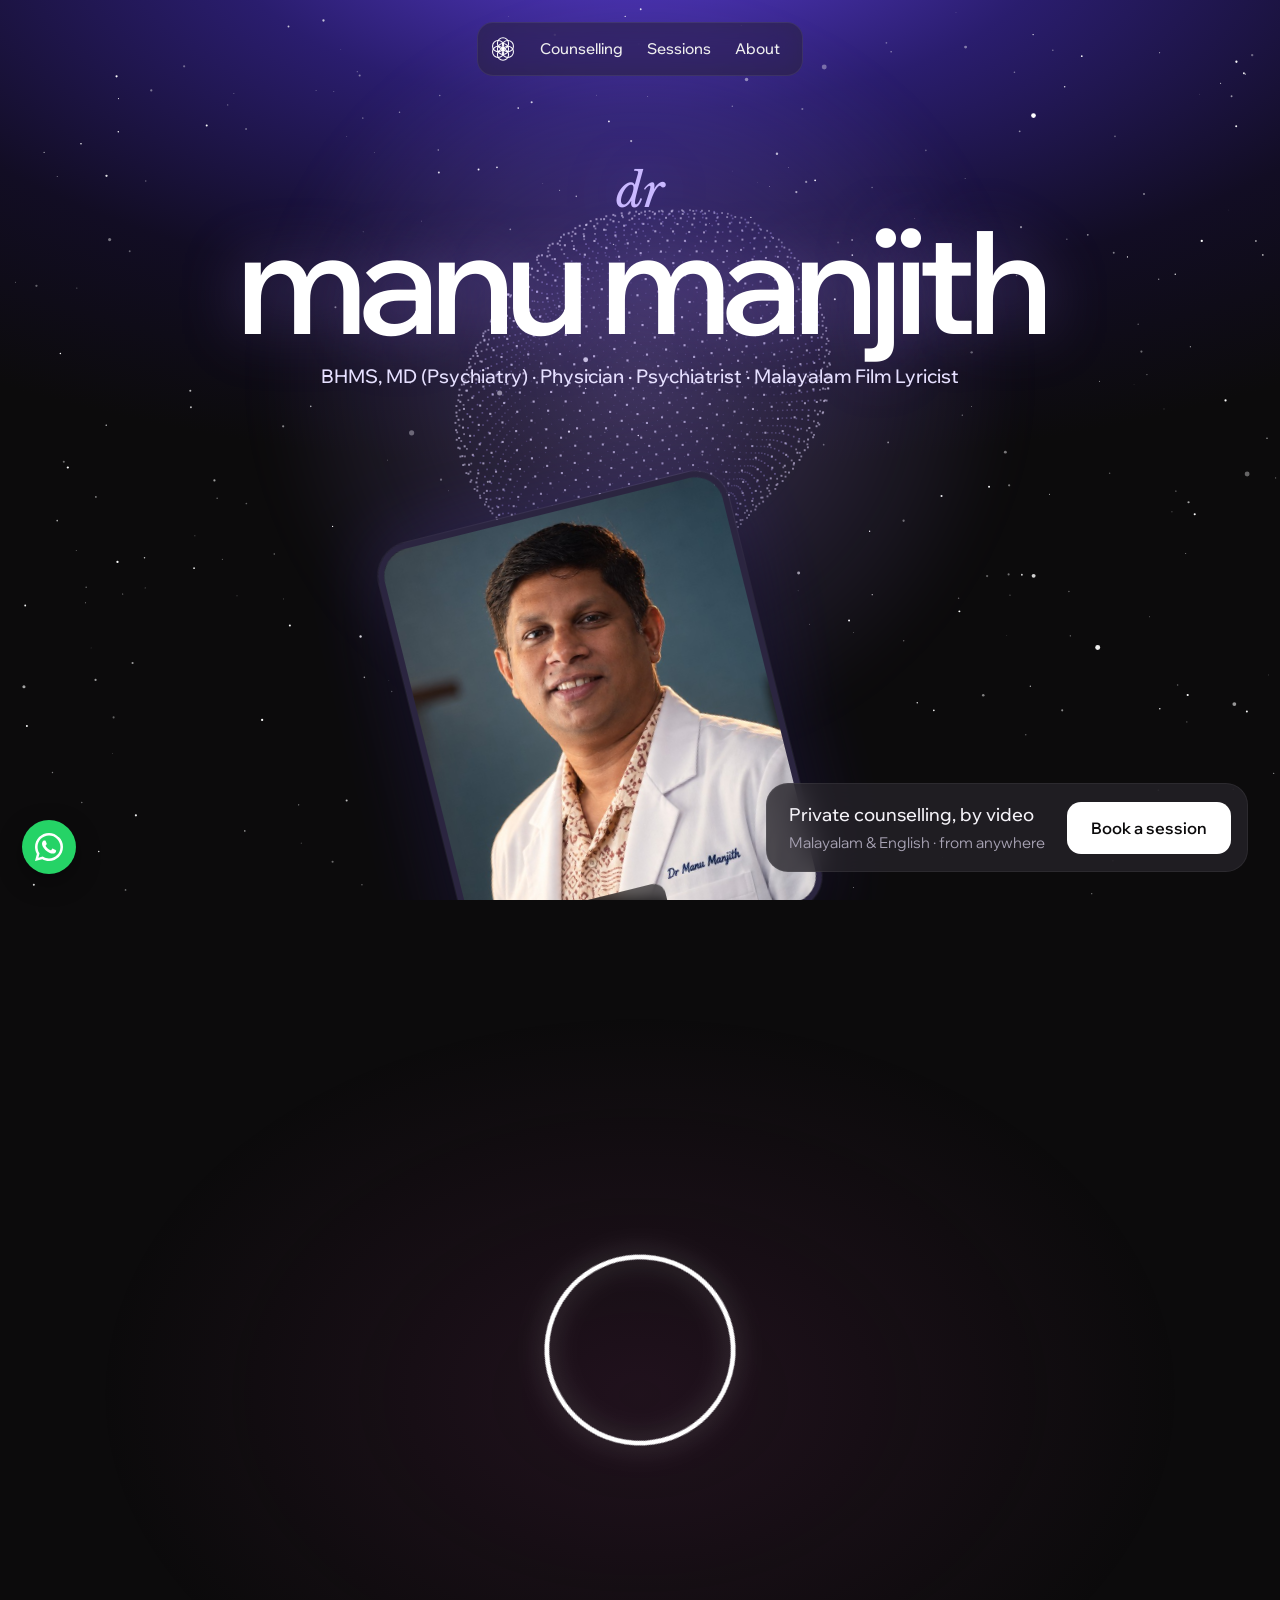
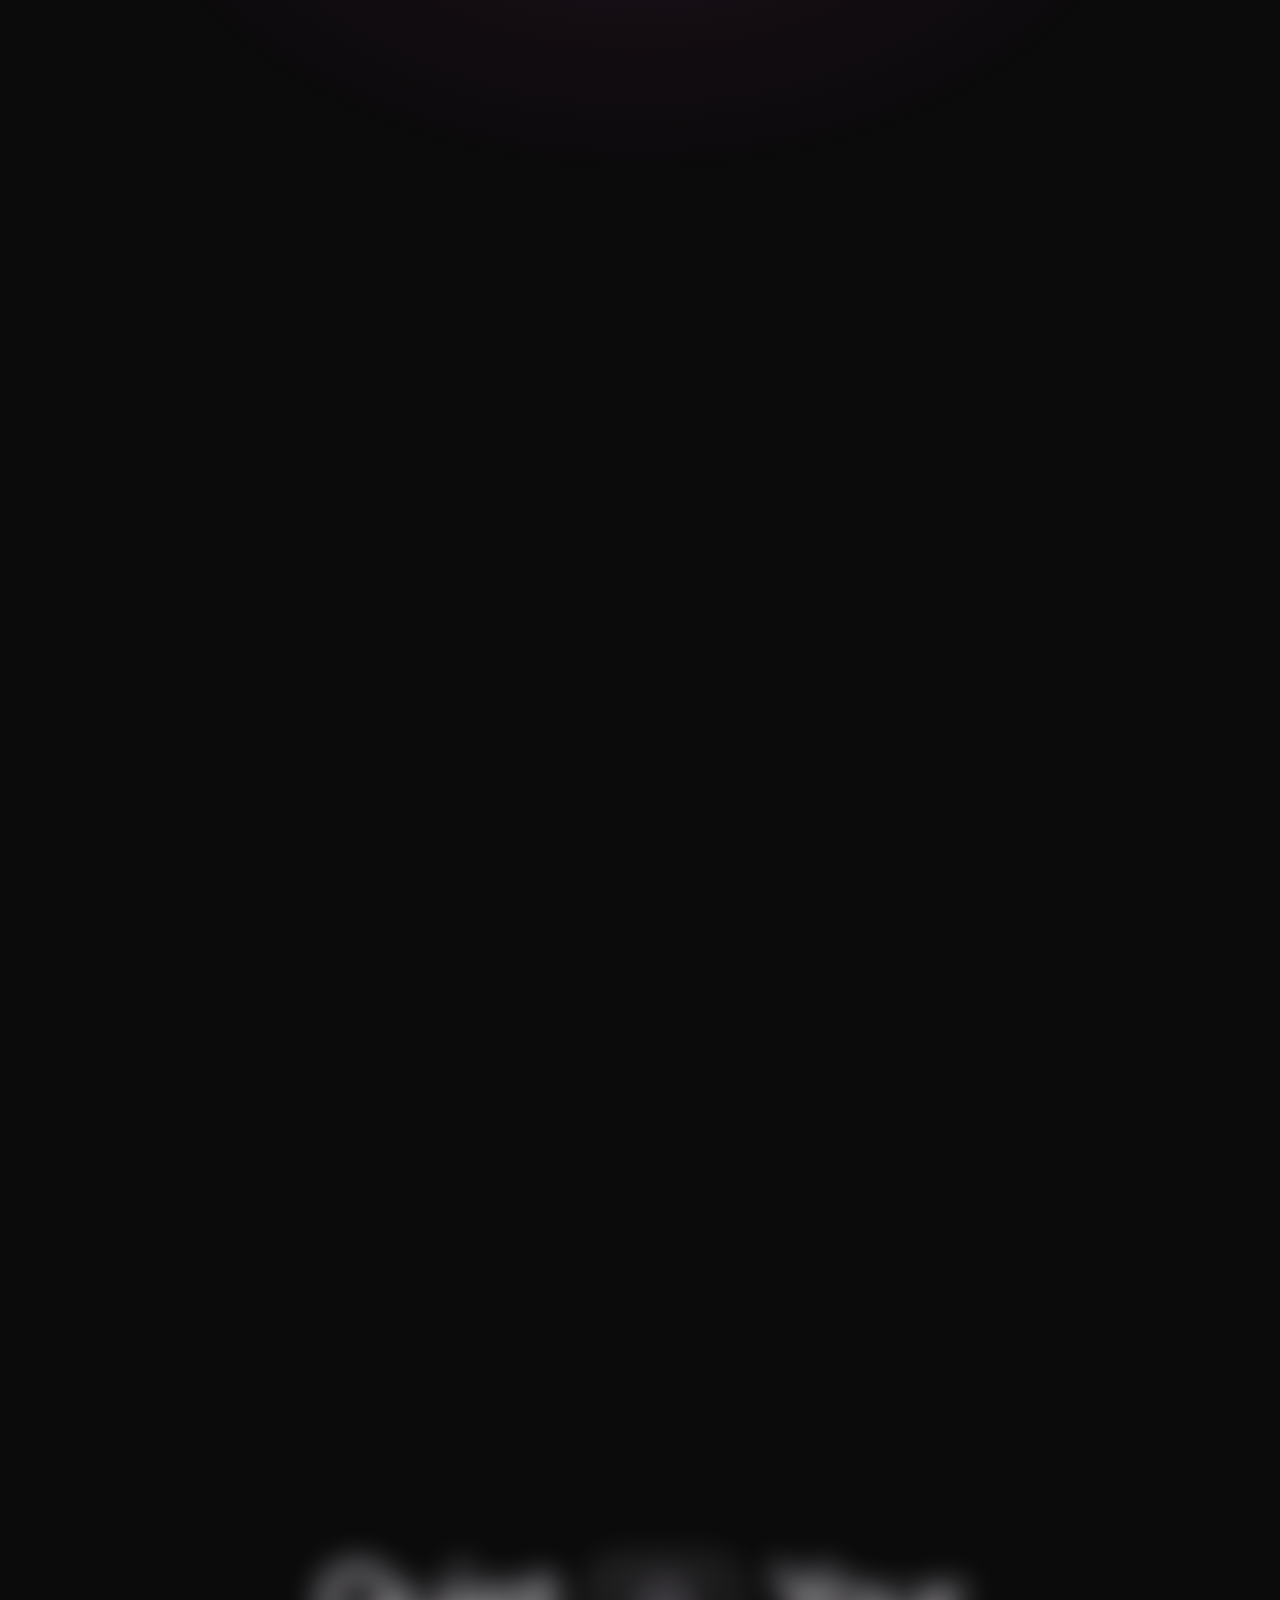
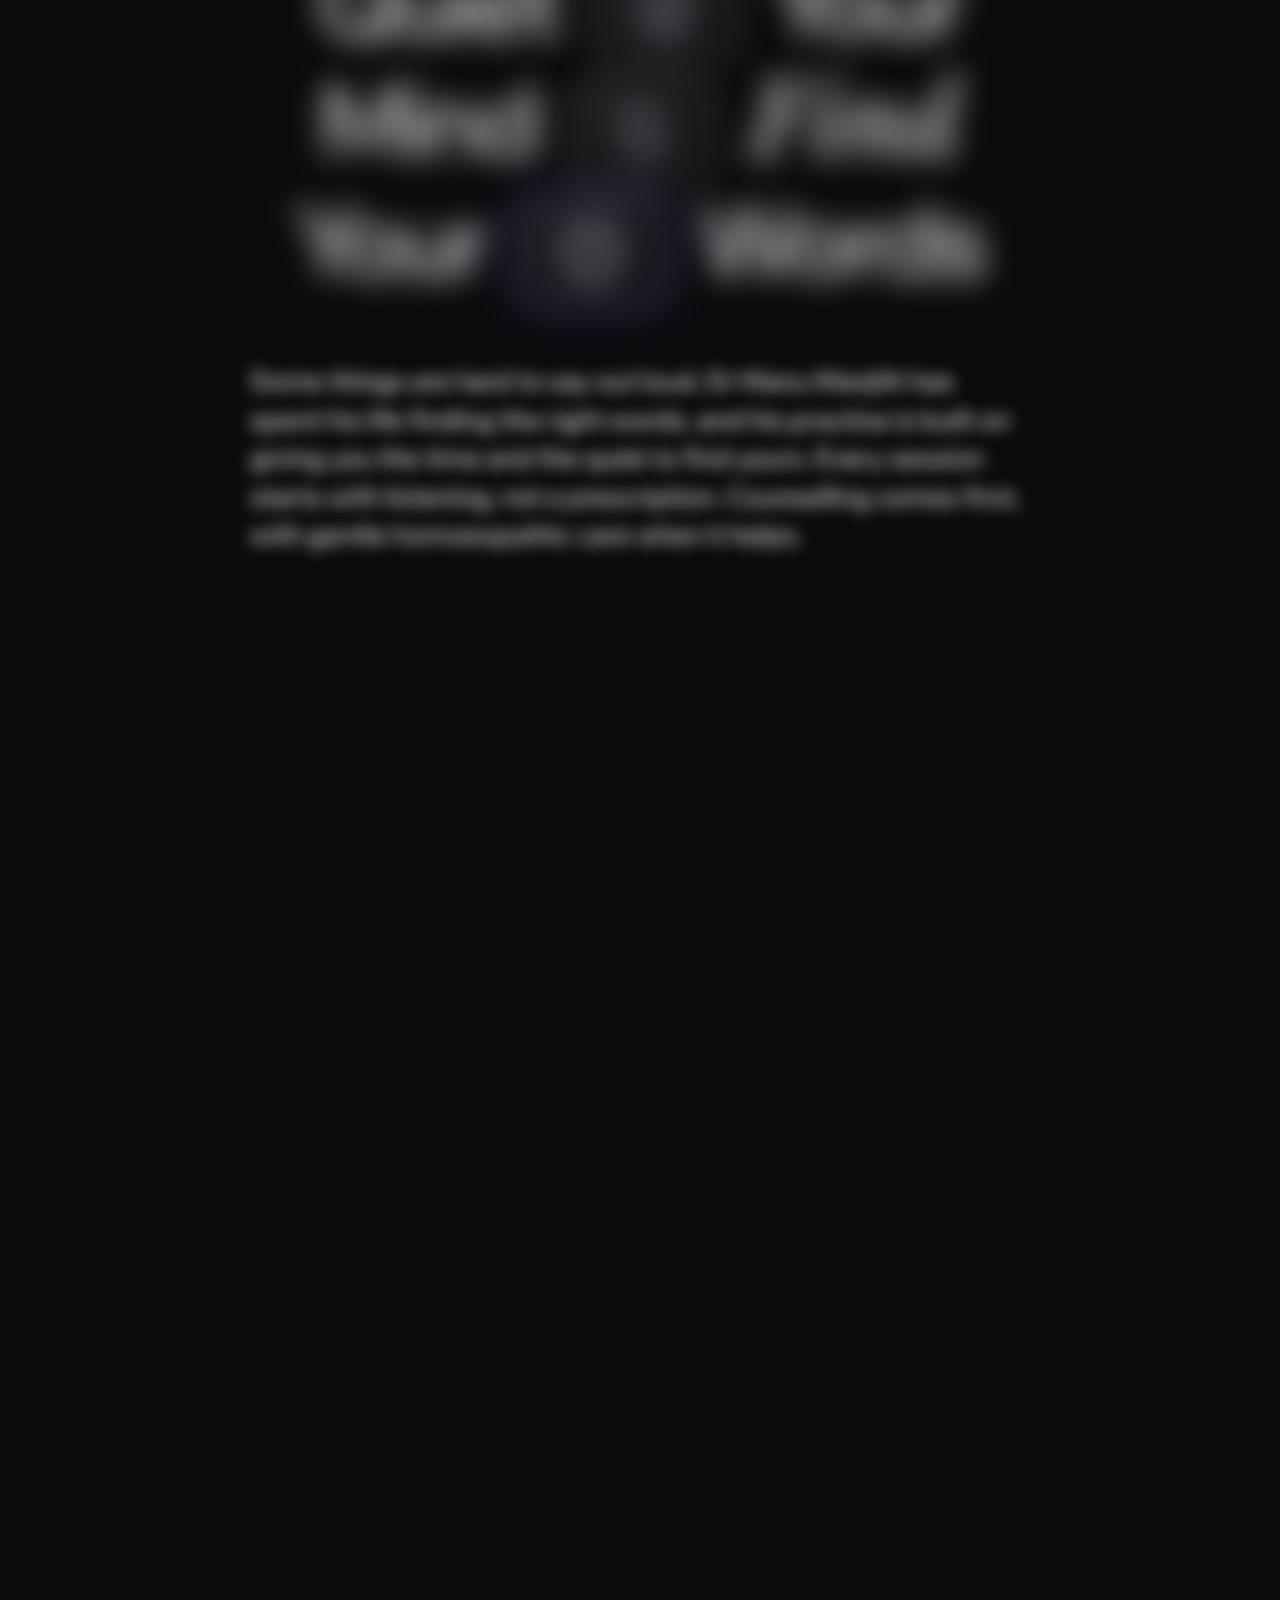
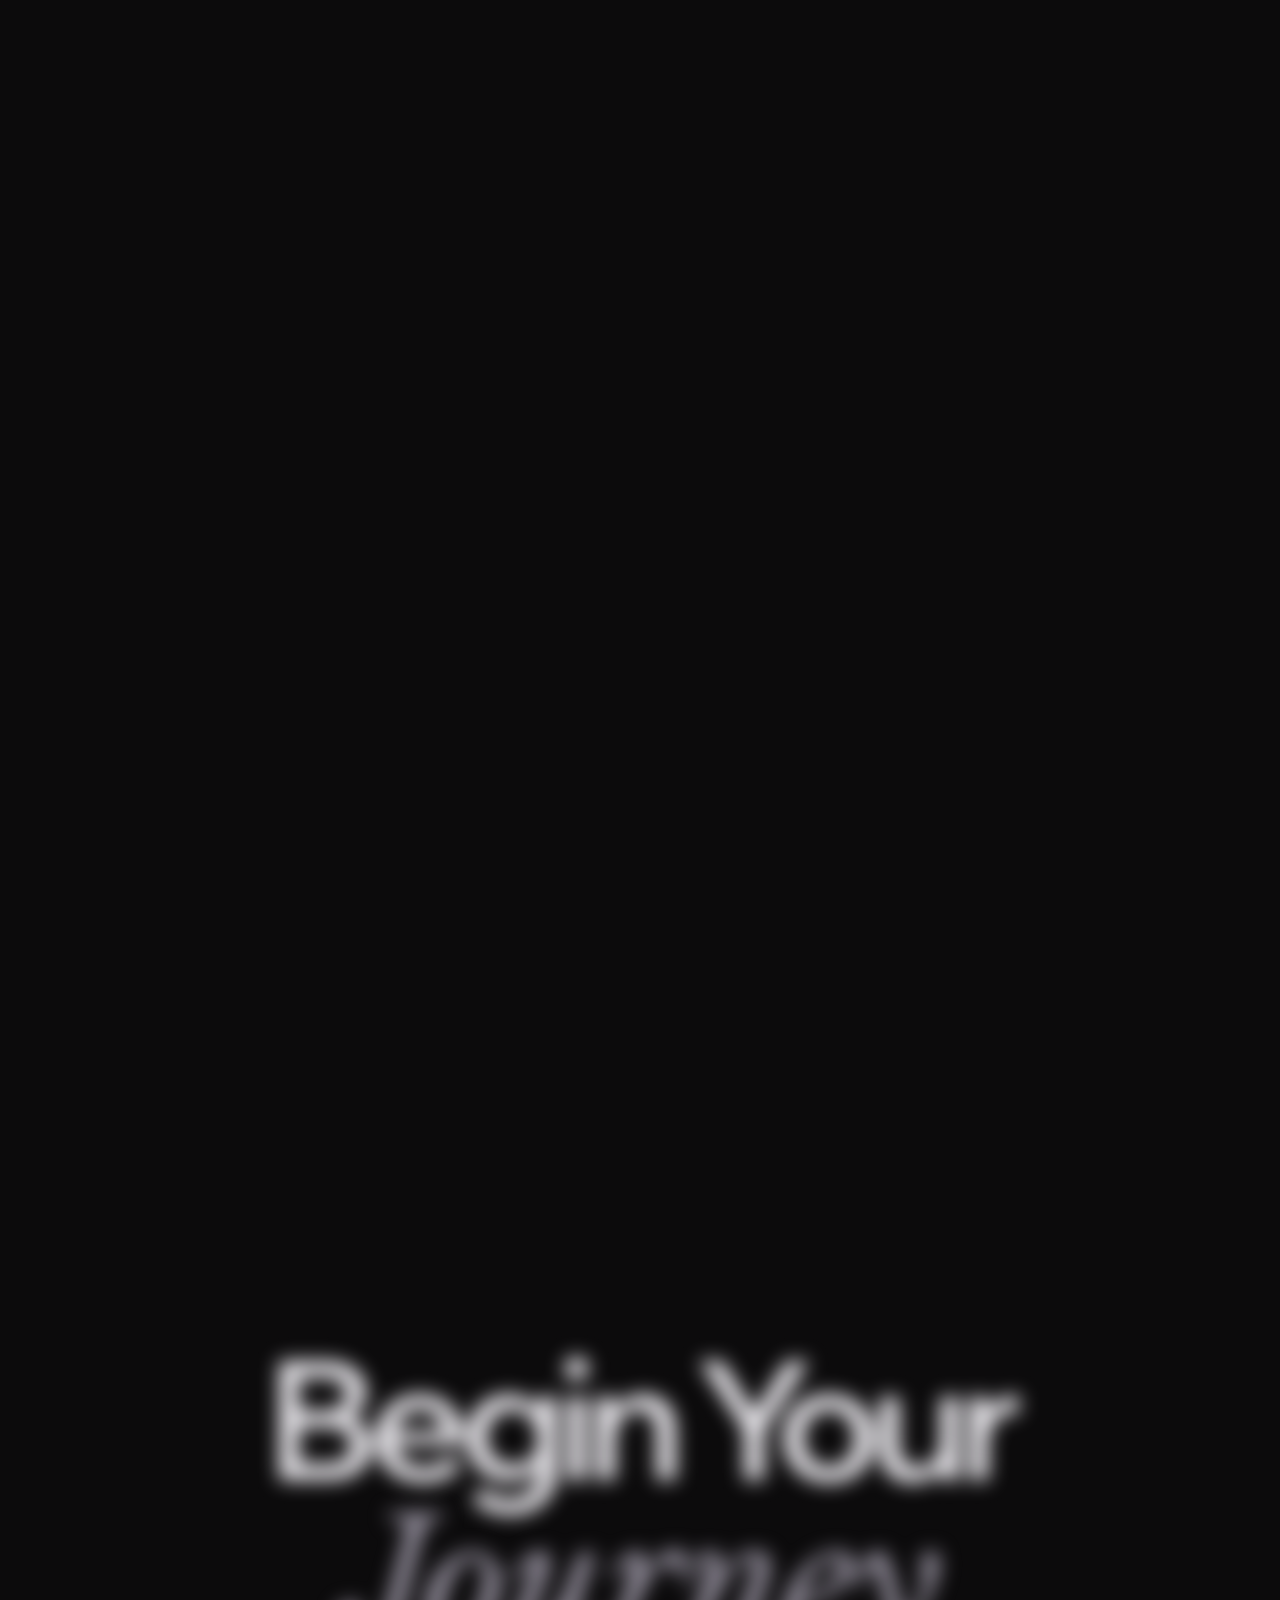
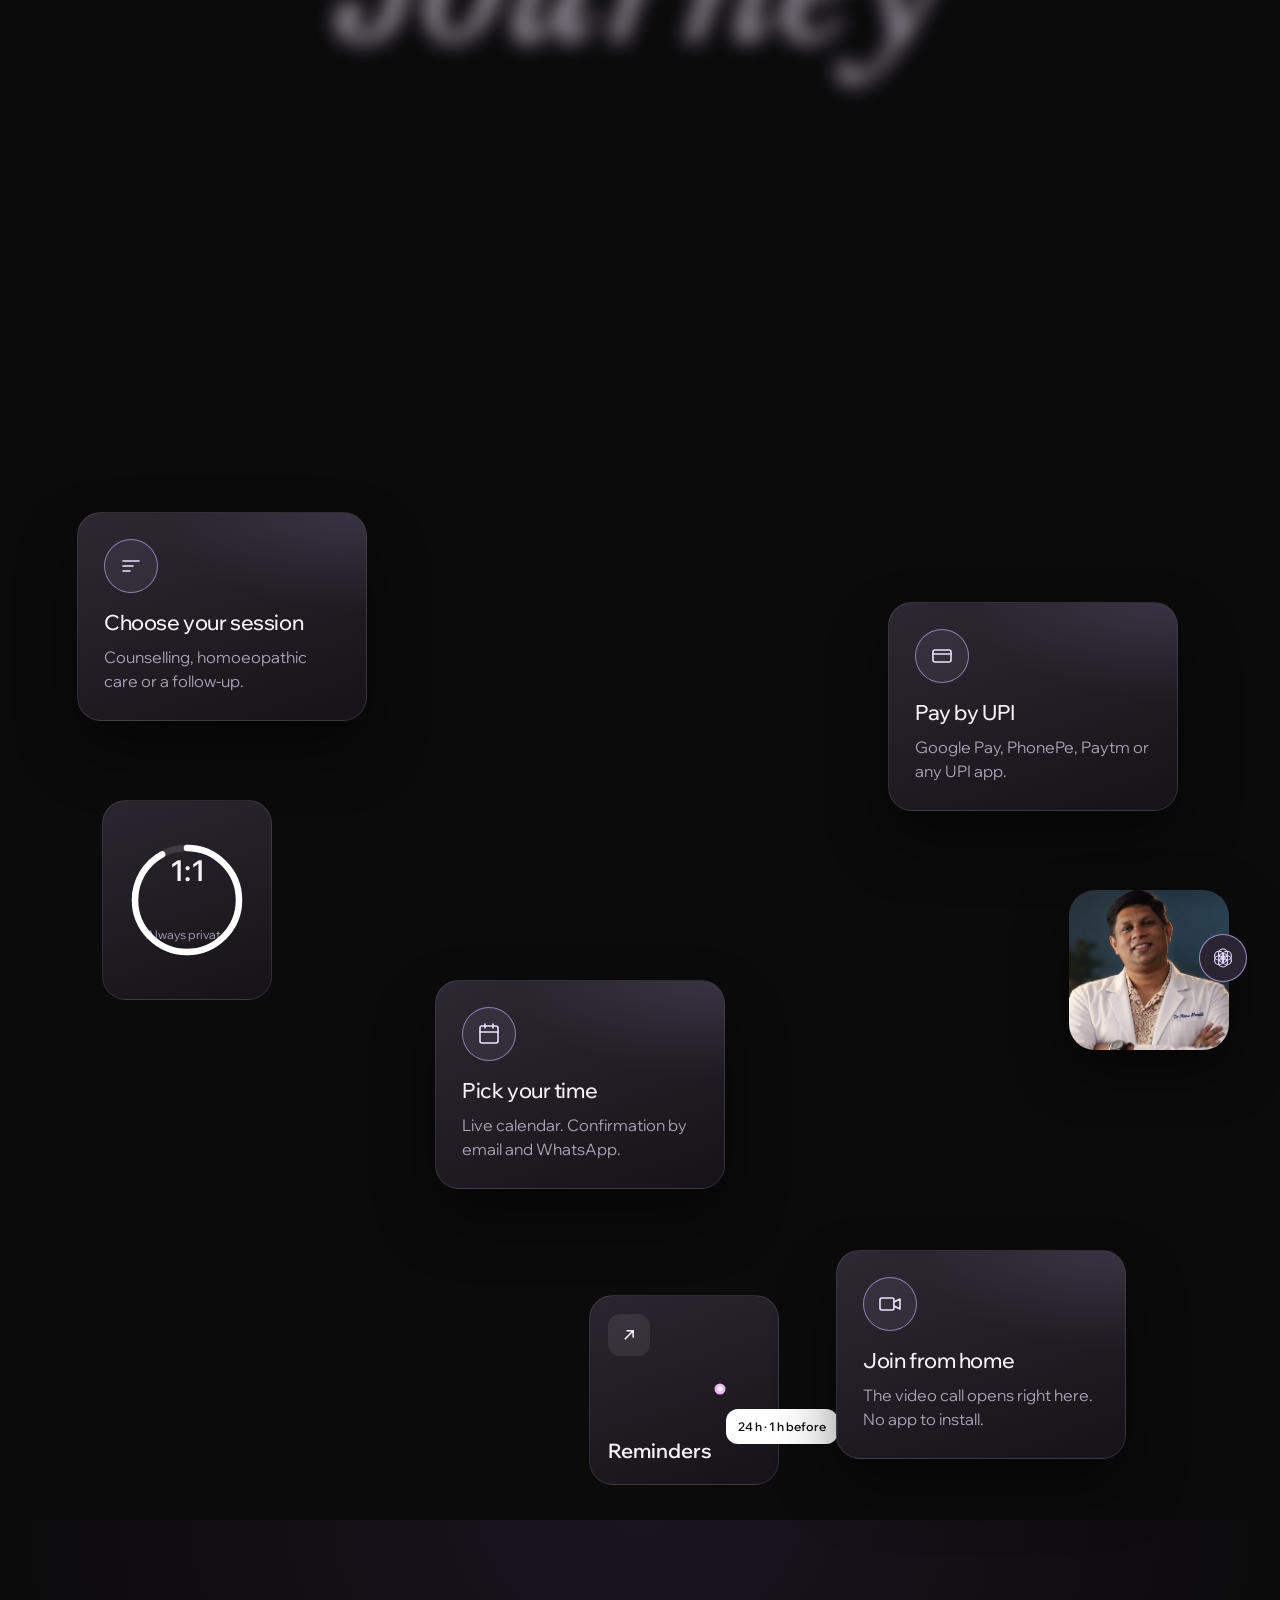
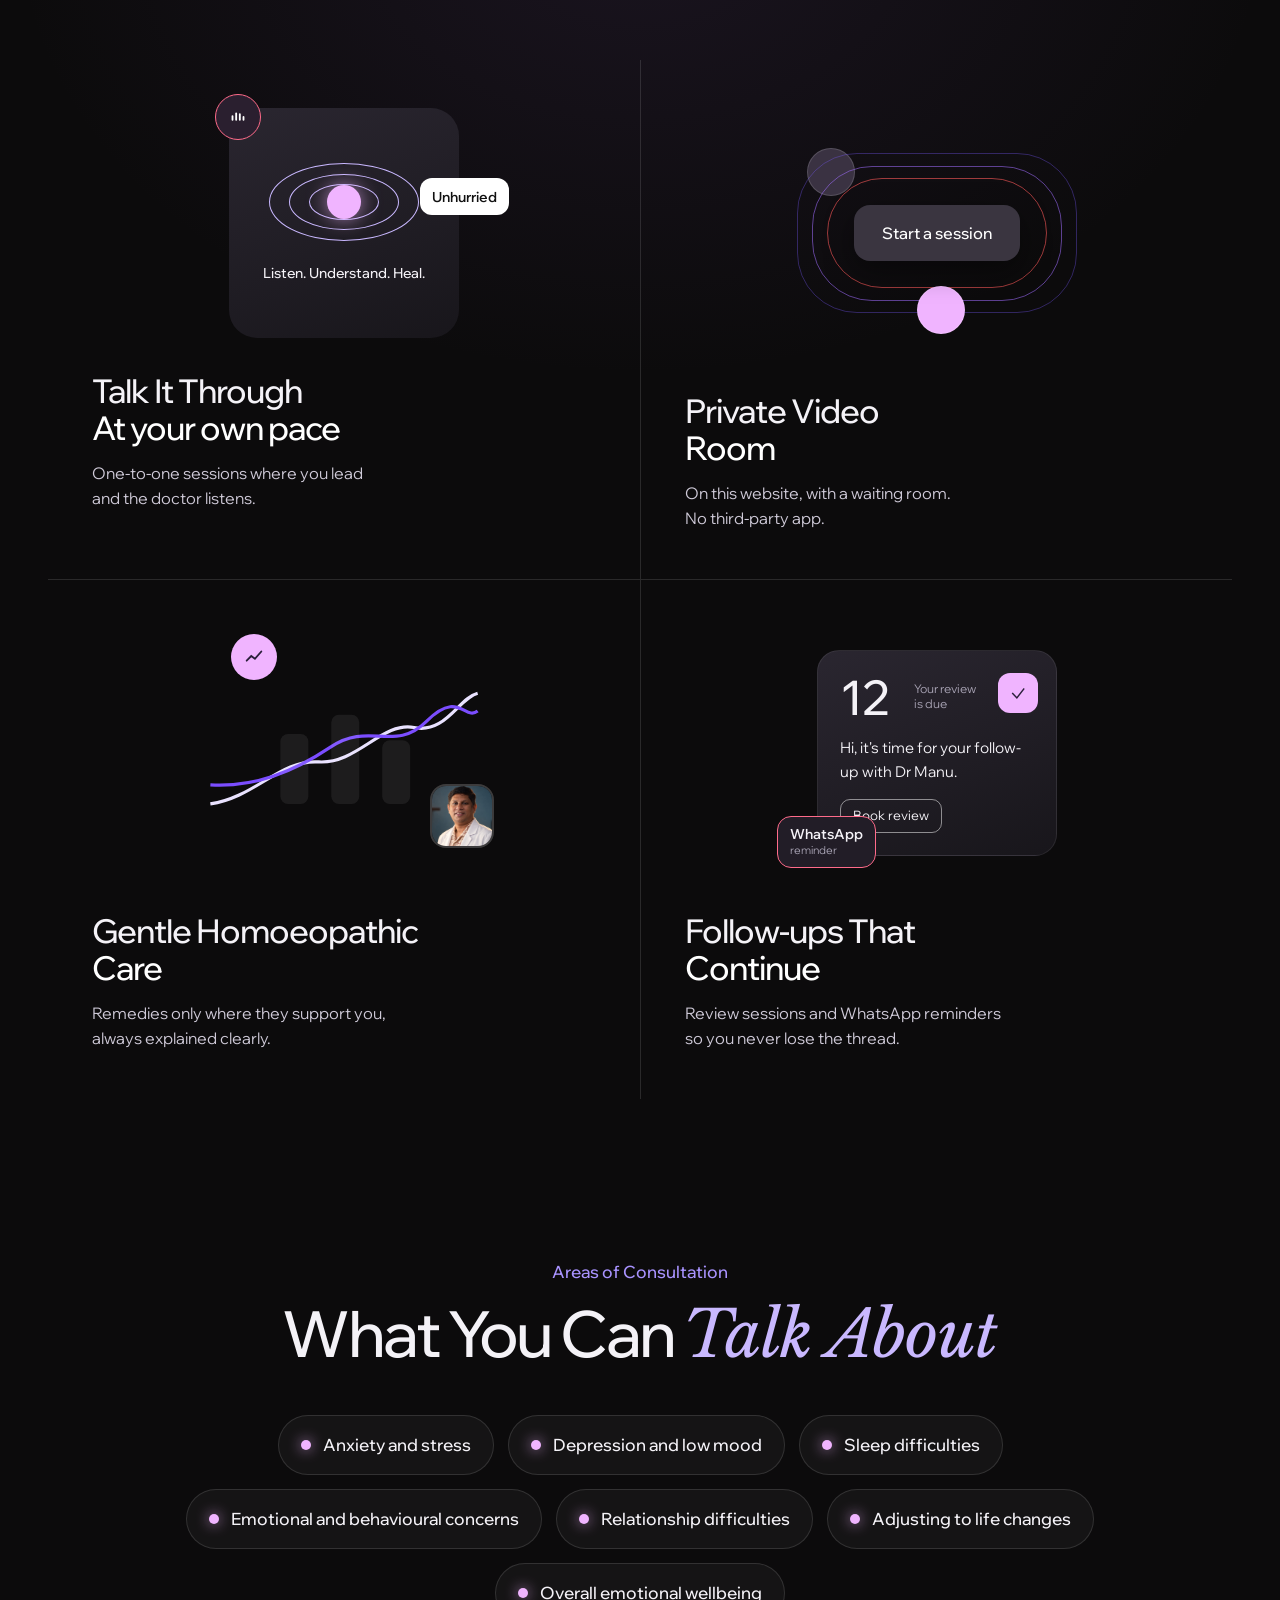
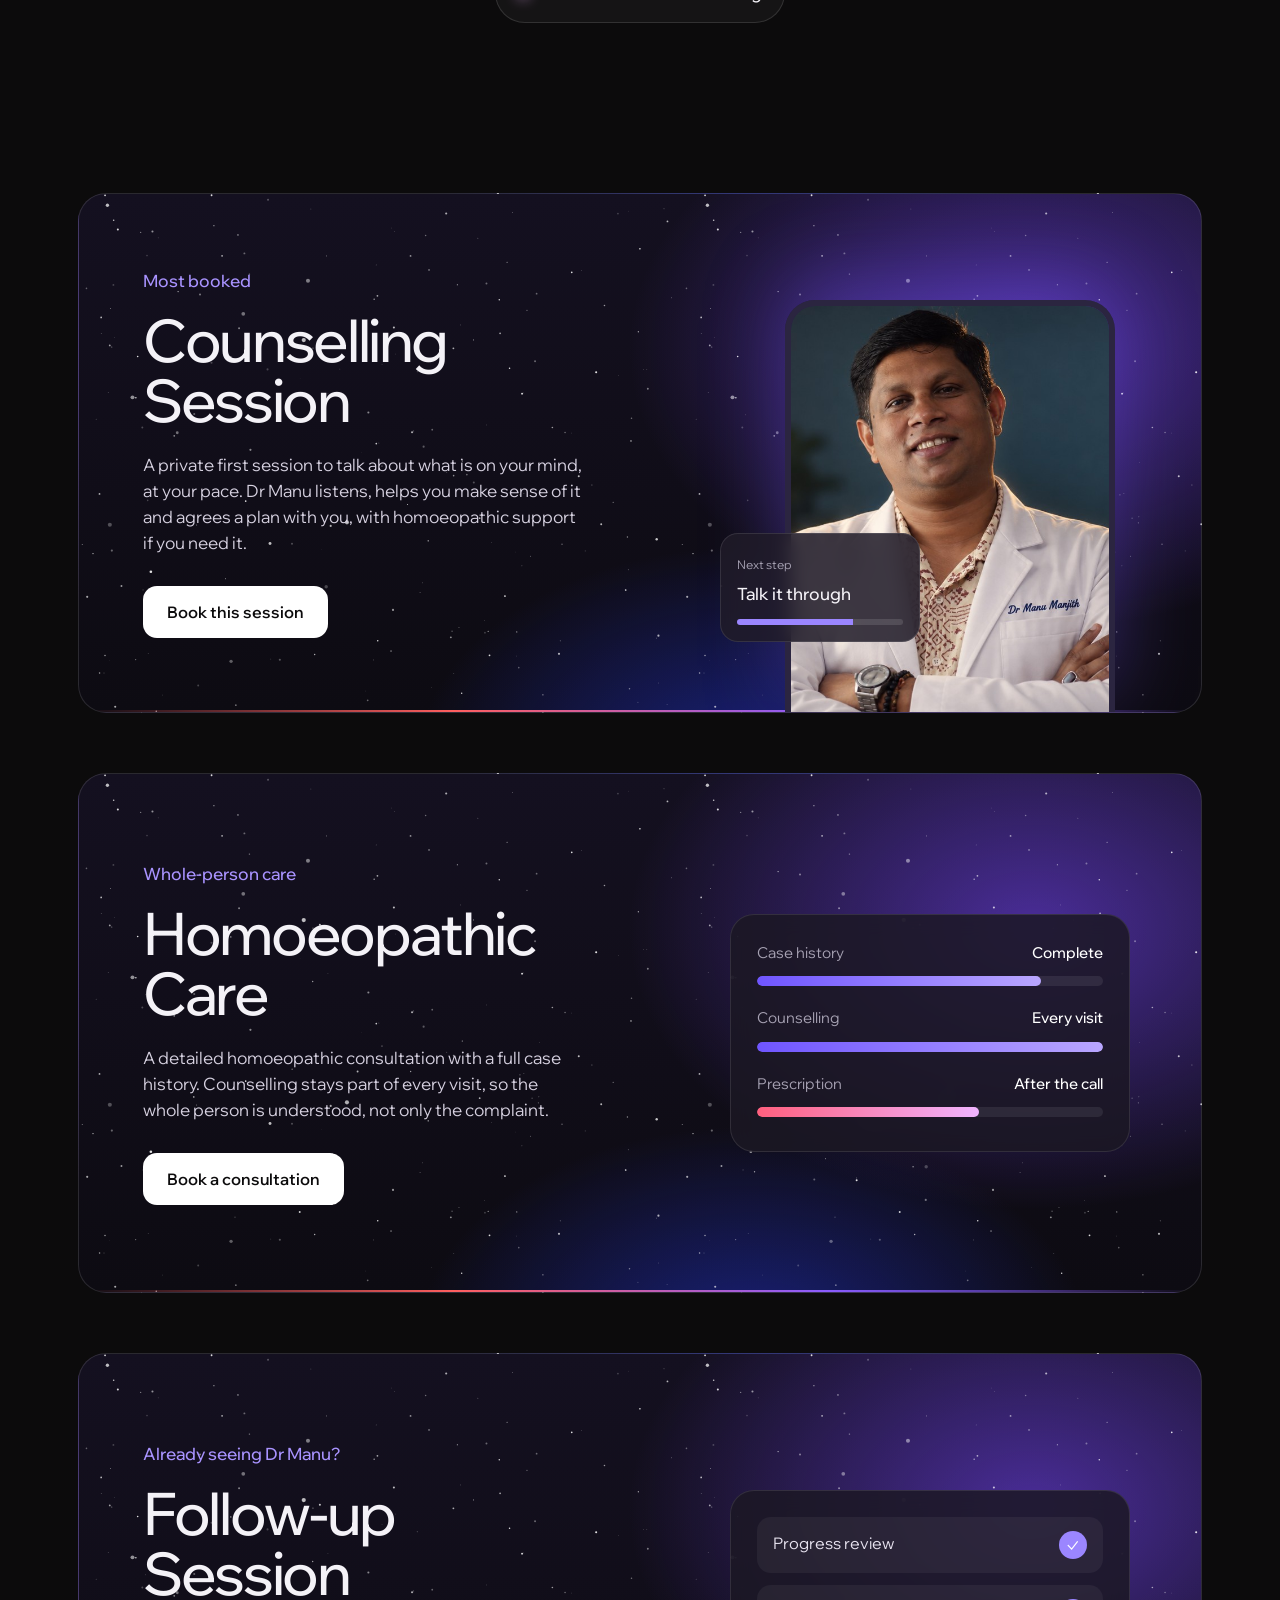
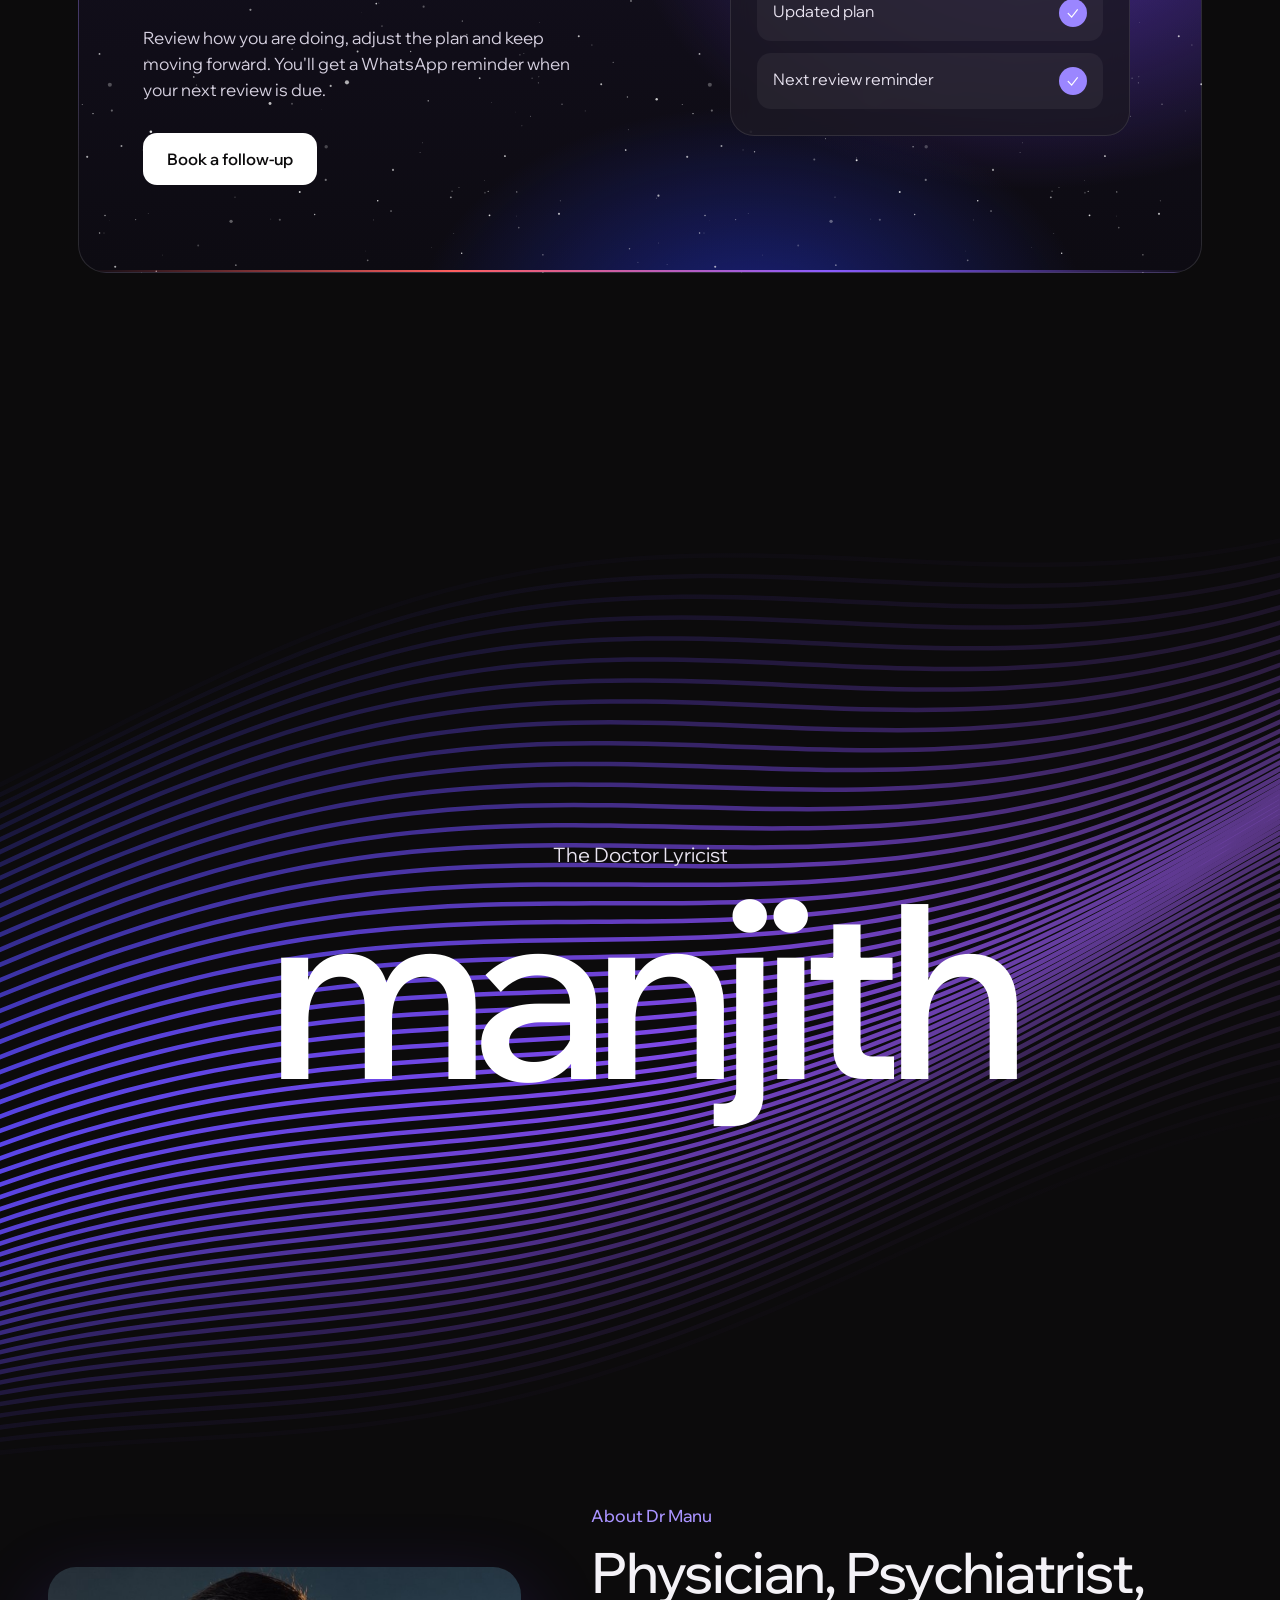
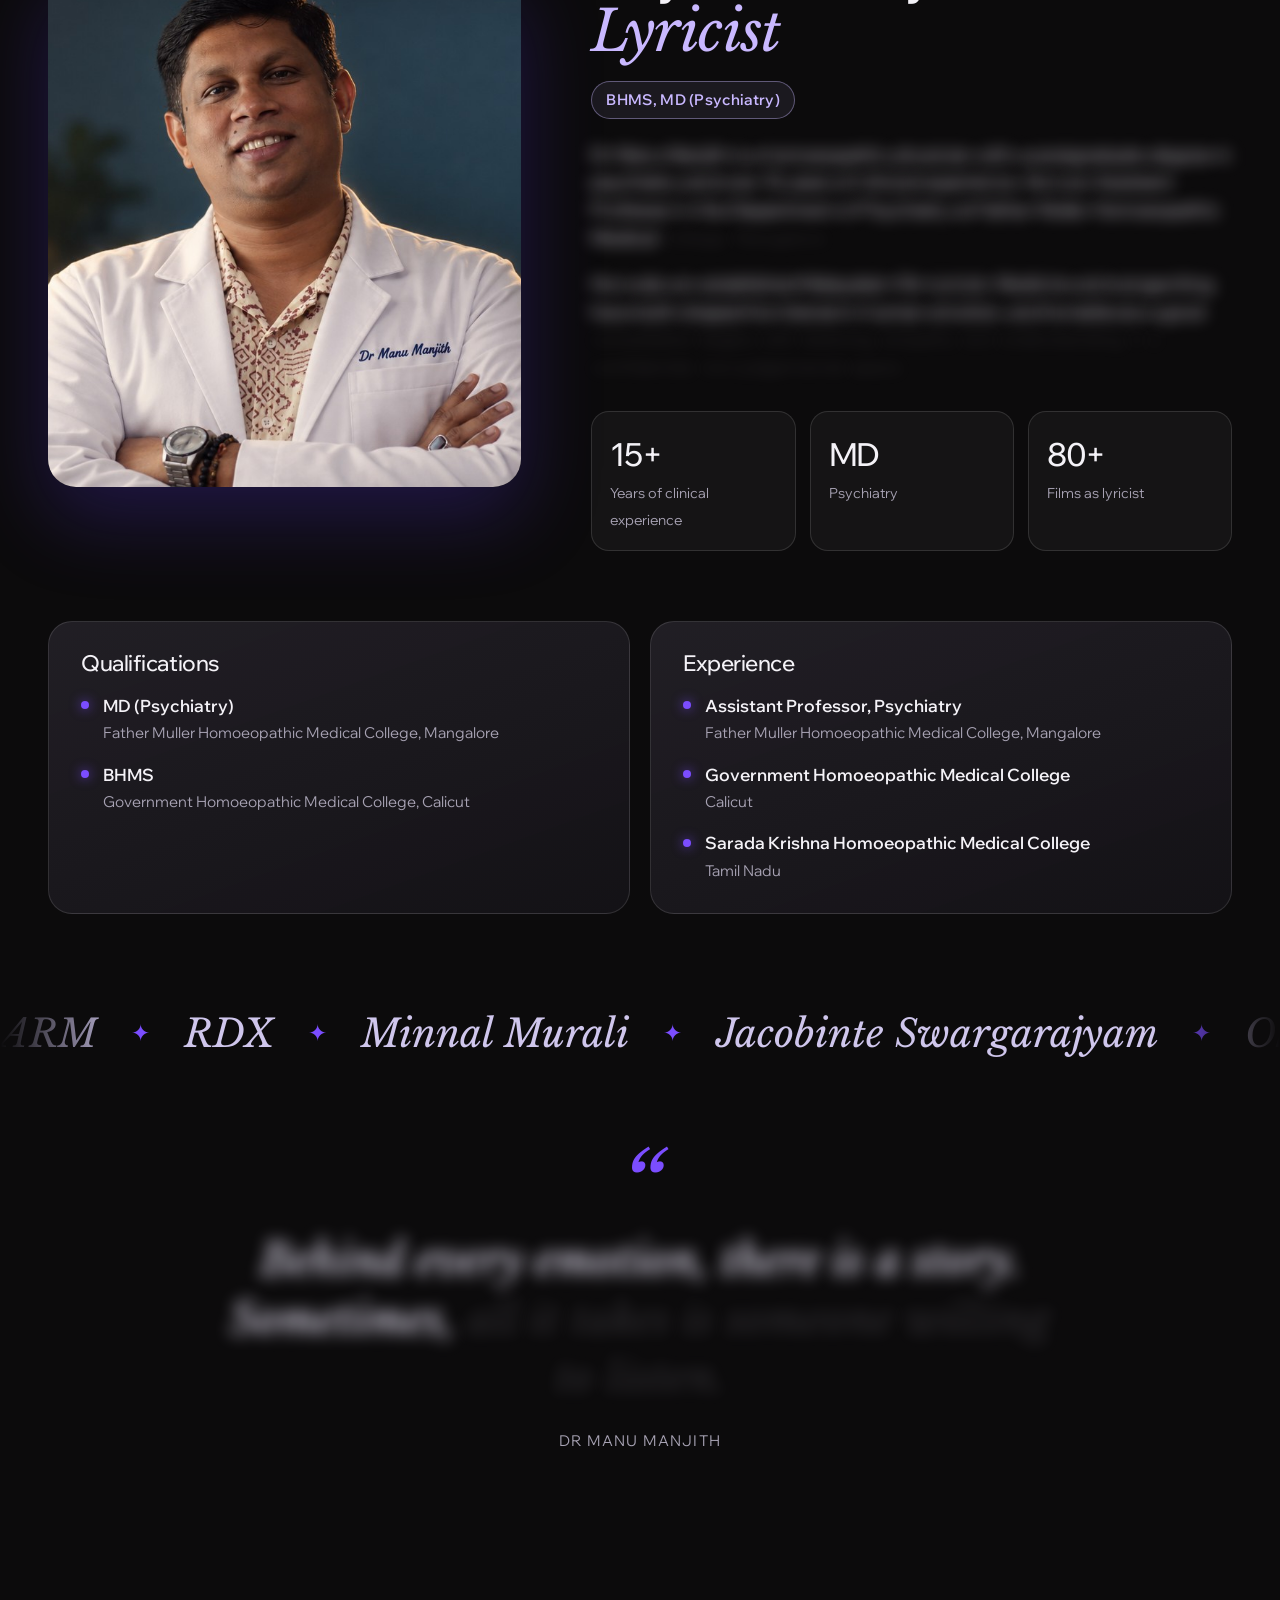
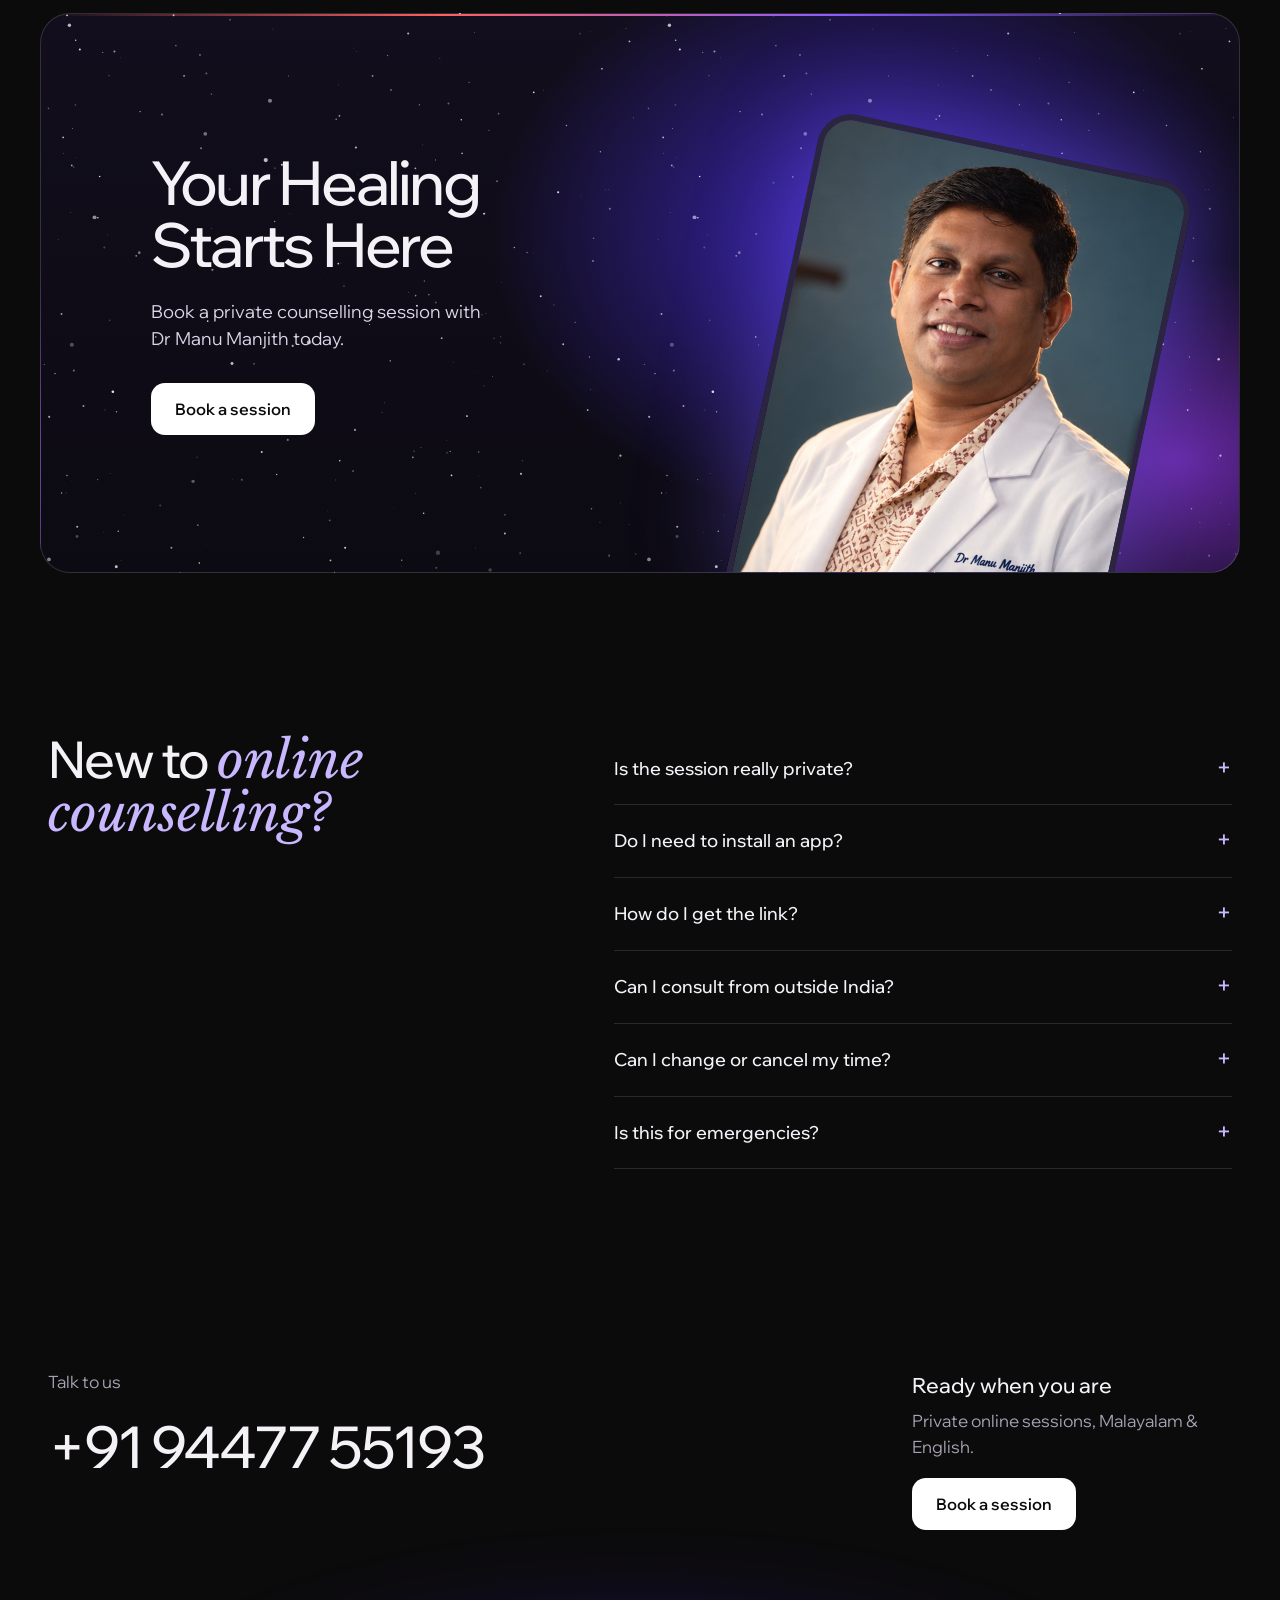
==== commit 2011e1ea: "Add Dr Manu's profile: qualifications, experience, areas of consultation, belief quote Co-Authored-B" ====
--- a/index.html
+++ b/index.html
@@ -4,7 +4,7 @@
 <meta charset="utf-8">
 <meta name="viewport" content="width=device-width, initial-scale=1, viewport-fit=cover">
 <title>Dr Manu Manjith | Online Counselling &amp; Homoeopathy</title>
-<meta name="description" content="Book a private online counselling session with Dr Manu Manjith, homoeopathic physician (psychiatry and counselling) and award-winning Malayalam lyricist. Pay by UPI and consult by video from anywhere.">
+<meta name="description" content="Book a private online counselling session with Dr Manu Manjith, BHMS, MD (Psychiatry), homoeopathic physician and psychiatrist with 15+ years of experience, and Malayalam film lyricist. Pay by UPI and consult by video from anywhere.">
 <!-- PREVIEW: noindex until the official domain is live (then: canonical + index,follow) -->
 <meta name="robots" content="noindex,nofollow">
 <link rel="canonical" href="https://DOMAIN/">
@@ -15,7 +15,7 @@
 <meta property="og:image" content="https://DOMAIN/doctor.jpg">
 <meta name="theme-color" content="#0c0b0c">
 <script type="application/ld+json">
-{"@context":"https://schema.org","@type":"Physician","name":"Dr Manu Manjith","medicalSpecialty":"Psychiatric","description":"Homoeopathic physician offering online counselling and homoeopathic care.","url":"https://DOMAIN/","image":"https://DOMAIN/doctor.jpg","telephone":"+91 94477 55193","address":{"@type":"PostalAddress","addressLocality":"Kozhikode","addressRegion":"Kerala","addressCountry":"IN"},"availableService":{"@type":"MedicalTherapy","name":"Online counselling session"},"sameAs":["https://www.instagram.com/manumanjith_s/"]}
+{"@context":"https://schema.org","@type":"Physician","name":"Dr Manu Manjith","medicalSpecialty":"Psychiatric","description":"BHMS, MD (Psychiatry). Homoeopathic physician and psychiatrist with over 15 years of clinical experience, offering online counselling and homoeopathic care.","alumniOf":["Father Muller Homoeopathic Medical College, Mangalore","Government Homoeopathic Medical College, Calicut"],"url":"https://DOMAIN/","image":"https://DOMAIN/doctor.jpg","telephone":"+91 94477 55193","address":{"@type":"PostalAddress","addressLocality":"Kozhikode","addressRegion":"Kerala","addressCountry":"IN"},"availableService":{"@type":"MedicalTherapy","name":"Online counselling session"},"sameAs":["https://www.instagram.com/manumanjith_s/"]}
 </script>
 <link rel="preconnect" href="https://fonts.googleapis.com">
 <link rel="preconnect" href="https://fonts.gstatic.com" crossorigin>
@@ -50,7 +50,7 @@
   <div class="hero-glow" aria-hidden="true"></div>
   <div class="hero-copy">
     <h1 class="wordmark" aria-label="Dr Manu Manjith"><span class="wm-dr">dr</span>manu manjith</h1>
-    <p class="hero-sub">Counselling · Homoeopathy · The Doctor Lyricist</p>
+    <p class="hero-sub">BHMS, MD (Psychiatry) · Physician · Psychiatrist · Malayalam Film Lyricist</p>
   </div>
   <div class="hero-portrait" id="heroPortrait">
     <div class="hp-card">
@@ -136,6 +136,23 @@
   </div>
 </section>
 
+<!-- ============ AREAS OF CONSULTATION ============ -->
+<section class="areas" id="areas">
+  <div class="wrap">
+    <p class="kick center">Areas of Consultation</p>
+    <h2 class="areas-h">What You Can <span class="serif">Talk About</span></h2>
+    <ul class="area-list">
+      <li><span class="ai-dot"></span>Anxiety and stress</li>
+      <li><span class="ai-dot"></span>Depression and low mood</li>
+      <li><span class="ai-dot"></span>Sleep difficulties</li>
+      <li><span class="ai-dot"></span>Emotional and behavioural concerns</li>
+      <li><span class="ai-dot"></span>Relationship difficulties</li>
+      <li><span class="ai-dot"></span>Adjusting to life changes</li>
+      <li><span class="ai-dot"></span>Overall emotional wellbeing</li>
+    </ul>
+  </div>
+</section>
+
 <!-- ============ SESSIONS (sticky stacked cards) ============ -->
 <section class="stack" id="sessions">
   <div class="stack-card sc1">
@@ -180,20 +197,42 @@
   <div class="wrap about-grid">
     <div class="about-photo"><img src="doctor-about.jpg" alt="Dr Manu Manjith in his white coat, arms crossed" loading="lazy" width="670" height="720"></div>
     <div>
-      <p class="kick">Meet Dr Manu</p>
-      <h2>Healing Words, <span class="serif">Both Ways</span></h2>
-      <p class="reveal-words">Dr Manu Manjith is a homoeopathic physician with a special interest in psychiatry and counselling. Born in Ulliyeri, Kozhikode, he has always kept medicine and writing side by side.</p>
-      <p class="reveal-words">Since his film debut with Ohm Shanthi Oshaana in 2014, he has written songs for more than eighty Malayalam films, from Jacobinte Swargarajyam and Minnal Murali to RDX and ARM. Audiences call him the Doctor Lyricist. That ear for feeling shapes how he consults: patiently, without judgement, and always starting with what you want to say.</p>
+      <p class="kick">About Dr Manu</p>
+      <h2>Physician, Psychiatrist, <span class="serif">Lyricist</span></h2>
+      <p class="creds-line">BHMS, MD (Psychiatry)</p>
+      <p class="reveal-words">Dr Manu Manjith is a homoeopathic physician with a postgraduate degree in psychiatry and over 15 years of clinical experience. He is an Assistant Professor in the Department of Psychiatry at Father Muller Homoeopathic Medical College, Mangalore.</p>
+      <p class="reveal-words">He is also an established Malayalam film lyricist. Medicine and songwriting have both shaped his interest in human emotion, and he believes a good consultation begins with listening, empathy and understanding, in a confidential, non-judgemental space.</p>
       <div class="facts">
+        <div><b>15+</b><span>Years of clinical experience</span></div>
+        <div><b>MD</b><span>Psychiatry</span></div>
         <div><b>80+</b><span>Films as lyricist</span></div>
-        <div><b>2020</b><span>Gireesh Puthenchery Award</span></div>
-        <div><b>2</b><span>Languages · Malayalam, English</span></div>
       </div>
+    </div>
+  </div>
+  <div class="wrap qual-grid">
+    <div class="qual">
+      <h3>Qualifications</h3>
+      <ul>
+        <li><b>MD (Psychiatry)</b><span>Father Muller Homoeopathic Medical College, Mangalore</span></li>
+        <li><b>BHMS</b><span>Government Homoeopathic Medical College, Calicut</span></li>
+      </ul>
+    </div>
+    <div class="qual">
+      <h3>Experience</h3>
+      <ul>
+        <li><b>Assistant Professor, Psychiatry</b><span>Father Muller Homoeopathic Medical College, Mangalore</span></li>
+        <li><b>Government Homoeopathic Medical College</b><span>Calicut</span></li>
+        <li><b>Sarada Krishna Homoeopathic Medical College</b><span>Tamil Nadu</span></li>
+      </ul>
     </div>
   </div>
   <div class="films" aria-label="Films Dr Manu has written songs for">
     <div class="films-row"><span>ARM</span><i>✦</i><span>RDX</span><i>✦</i><span>Minnal Murali</span><i>✦</i><span>Jacobinte Swargarajyam</span><i>✦</i><span>Ohm Shanthi Oshaana</span><i>✦</i><span>Oru Vadakkan Selfie</span><i>✦</i><span>Sarvam Maya</span><i>✦</i><span>Aadu 3</span><i>✦</i><span aria-hidden="true">ARM</span><i>✦</i><span aria-hidden="true">RDX</span><i>✦</i><span aria-hidden="true">Minnal Murali</span><i>✦</i><span aria-hidden="true">Jacobinte Swargarajyam</span><i>✦</i><span aria-hidden="true">Ohm Shanthi Oshaana</span><i>✦</i><span aria-hidden="true">Oru Vadakkan Selfie</span><i>✦</i><span aria-hidden="true">Sarvam Maya</span><i>✦</i><span aria-hidden="true">Aadu 3</span><i>✦</i></div>
   </div>
+  <blockquote class="belief">
+    <p class="reveal-words">Behind every emotion, there is a story. Sometimes, all it takes is someone willing to listen.</p>
+    <cite>Dr Manu Manjith</cite>
+  </blockquote>
 </section>
 
 <!-- ============ CTA CARD ============ -->
--- a/site.css
+++ b/site.css
@@ -340,3 +340,32 @@
   .foot{padding-bottom:110px}
   .ft-links{margin-top:44px;font-size:1rem}
 }
+
+/* ---------- profile additions ---------- */
+.kick.center{text-align:center}
+.creds-line{display:inline-block;margin:-10px 0 22px;padding:6px 14px;border-radius:999px;border:1px solid rgba(201,184,255,.4);background:rgba(201,184,255,.08);color:var(--lav);font-weight:600;font-size:.95rem;letter-spacing:.02em}
+.qual-grid{display:grid;grid-template-columns:1fr 1fr;gap:20px;margin-top:70px}
+.qual{padding:30px 32px;border-radius:24px;background:linear-gradient(160deg,rgba(48,44,54,.6),rgba(22,20,25,.8));border:1px solid var(--line)}
+.qual h3{font-size:1.4rem;letter-spacing:-.02em;margin-bottom:18px}
+.qual ul{list-style:none;margin:0;padding:0;display:grid;gap:16px}
+.qual li{position:relative;padding-left:22px}
+.qual li::before{content:"";position:absolute;left:0;top:.5em;width:8px;height:8px;border-radius:50%;background:var(--violet);box-shadow:0 0 12px rgba(123,77,255,.8)}
+.qual li b{display:block;font-weight:600}
+.qual li span{font-size:.92rem;color:var(--muted)}
+.belief{max-width:900px;margin:100px auto 0;padding:0 28px;text-align:center}
+.about .belief p{margin:0;font-family:var(--serif);font-style:italic;font-size:clamp(1.6rem,3.4vw,2.8rem);line-height:1.35;color:#f1ecff}
+.belief p::before{content:"“";display:block;font-size:2.2em;line-height:.6;color:var(--violet);margin-bottom:10px}
+.belief cite{display:block;margin-top:22px;font-style:normal;color:var(--muted);font-size:.95rem;letter-spacing:.08em;text-transform:uppercase}
+.areas{padding:40px 0 110px}
+.areas-h{text-align:center;font-size:clamp(2.4rem,5vw,4.2rem);letter-spacing:-.045em;margin-bottom:48px}
+.areas-h .serif{color:var(--lav)}
+.area-list{list-style:none;margin:0 auto;padding:0;max-width:1000px;display:flex;flex-wrap:wrap;justify-content:center;gap:14px}
+.area-list li{display:flex;align-items:center;gap:12px;padding:16px 22px;border-radius:999px;background:rgba(255,255,255,.04);border:1px solid var(--line);font-size:1.05rem;font-weight:500;transition:background .3s,border-color .3s,transform .3s}
+.area-list li:hover{background:rgba(123,77,255,.14);border-color:rgba(160,130,255,.5);transform:translateY(-2px)}
+.ai-dot{width:10px;height:10px;border-radius:50%;background:var(--pink);box-shadow:0 0 14px rgba(240,180,255,.8)}
+.area-list li{opacity:0;transform:translateY(16px);filter:blur(6px);transition:opacity .6s,transform .6s,filter .6s,background .3s,border-color .3s}
+.areas.in .area-list li{opacity:1;transform:none;filter:none}
+.areas.in .area-list li:nth-child(2){transition-delay:.06s}.areas.in .area-list li:nth-child(3){transition-delay:.12s}.areas.in .area-list li:nth-child(4){transition-delay:.18s}.areas.in .area-list li:nth-child(5){transition-delay:.24s}.areas.in .area-list li:nth-child(6){transition-delay:.3s}.areas.in .area-list li:nth-child(7){transition-delay:.36s}
+@media (prefers-reduced-motion:reduce){.area-list li{opacity:1;transform:none;filter:none}}
+@media (max-width:980px){.qual-grid{grid-template-columns:1fr}}
+@media (max-width:640px){.qual-grid{margin-top:44px}.qual{padding:24px}.belief{margin-top:70px}.areas{padding:20px 0 70px}.area-list li{font-size:.95rem;padding:13px 18px}.areas-h{margin-bottom:32px}}
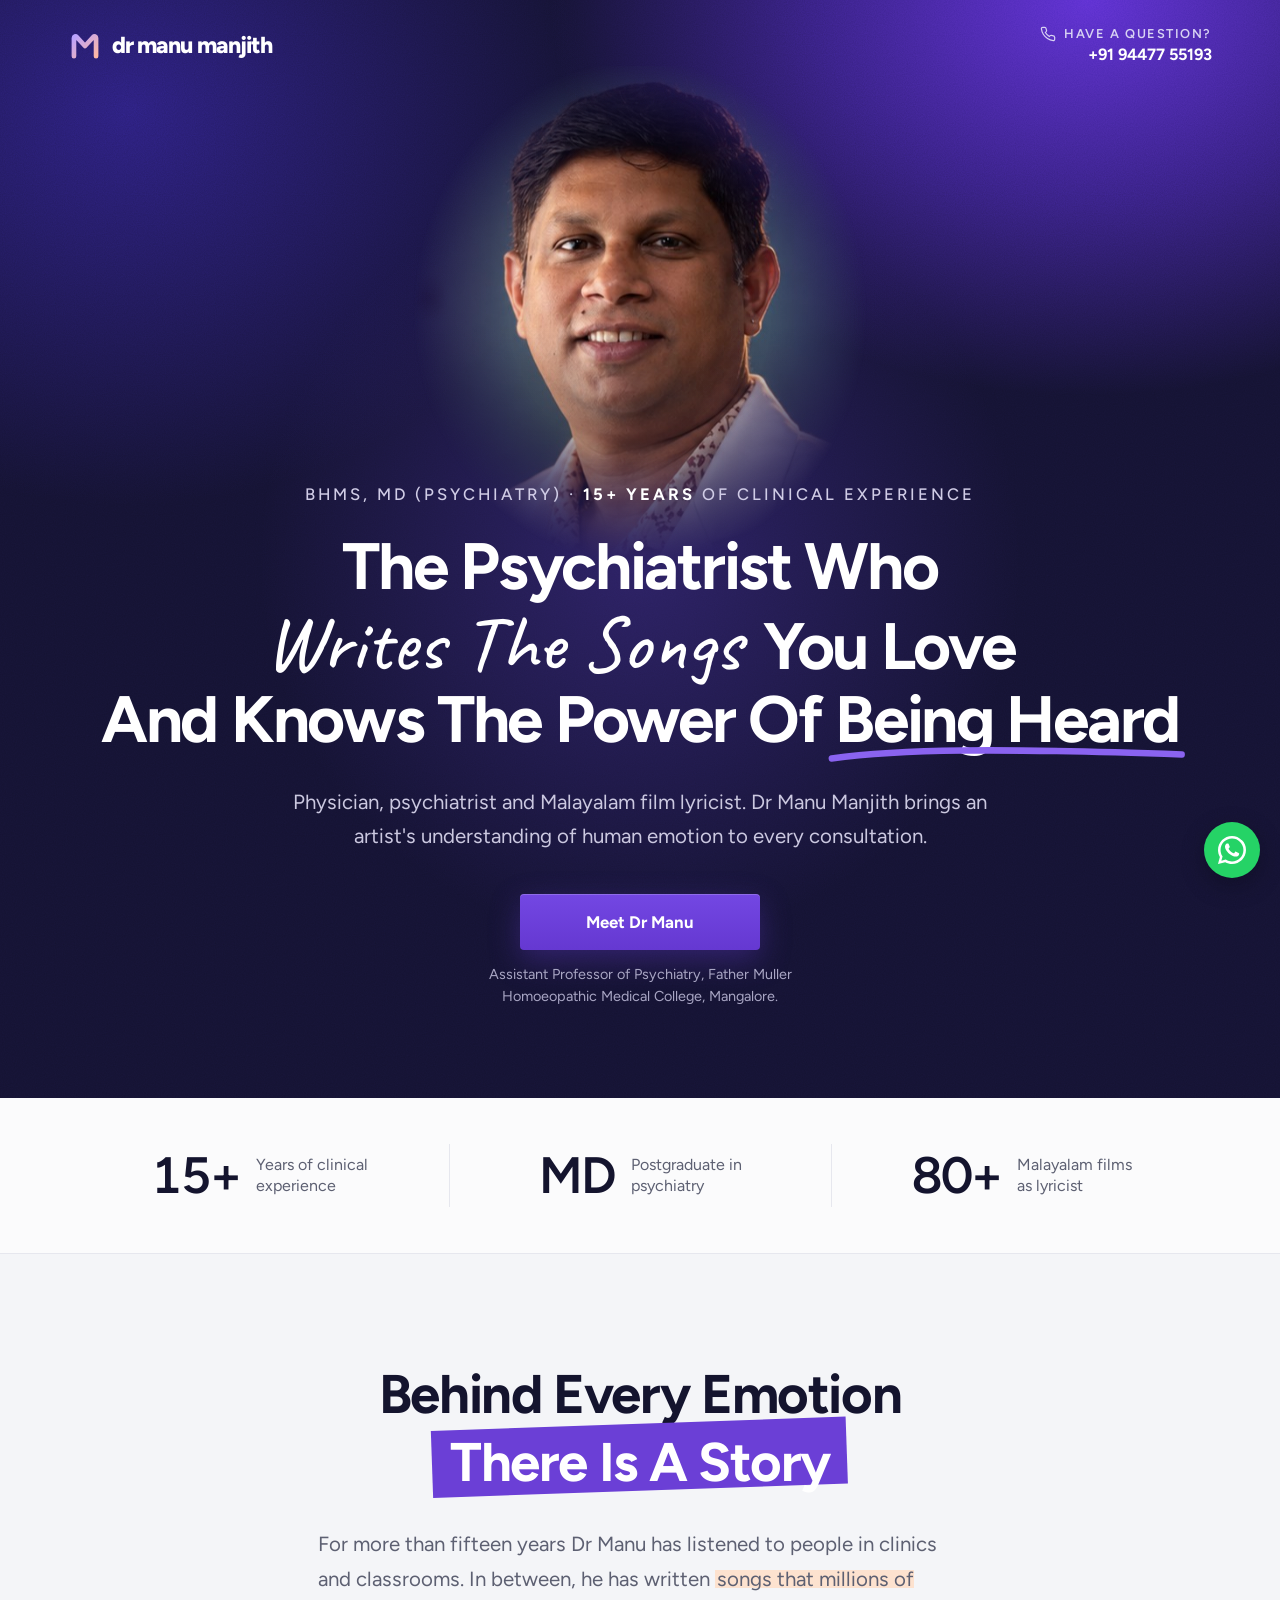
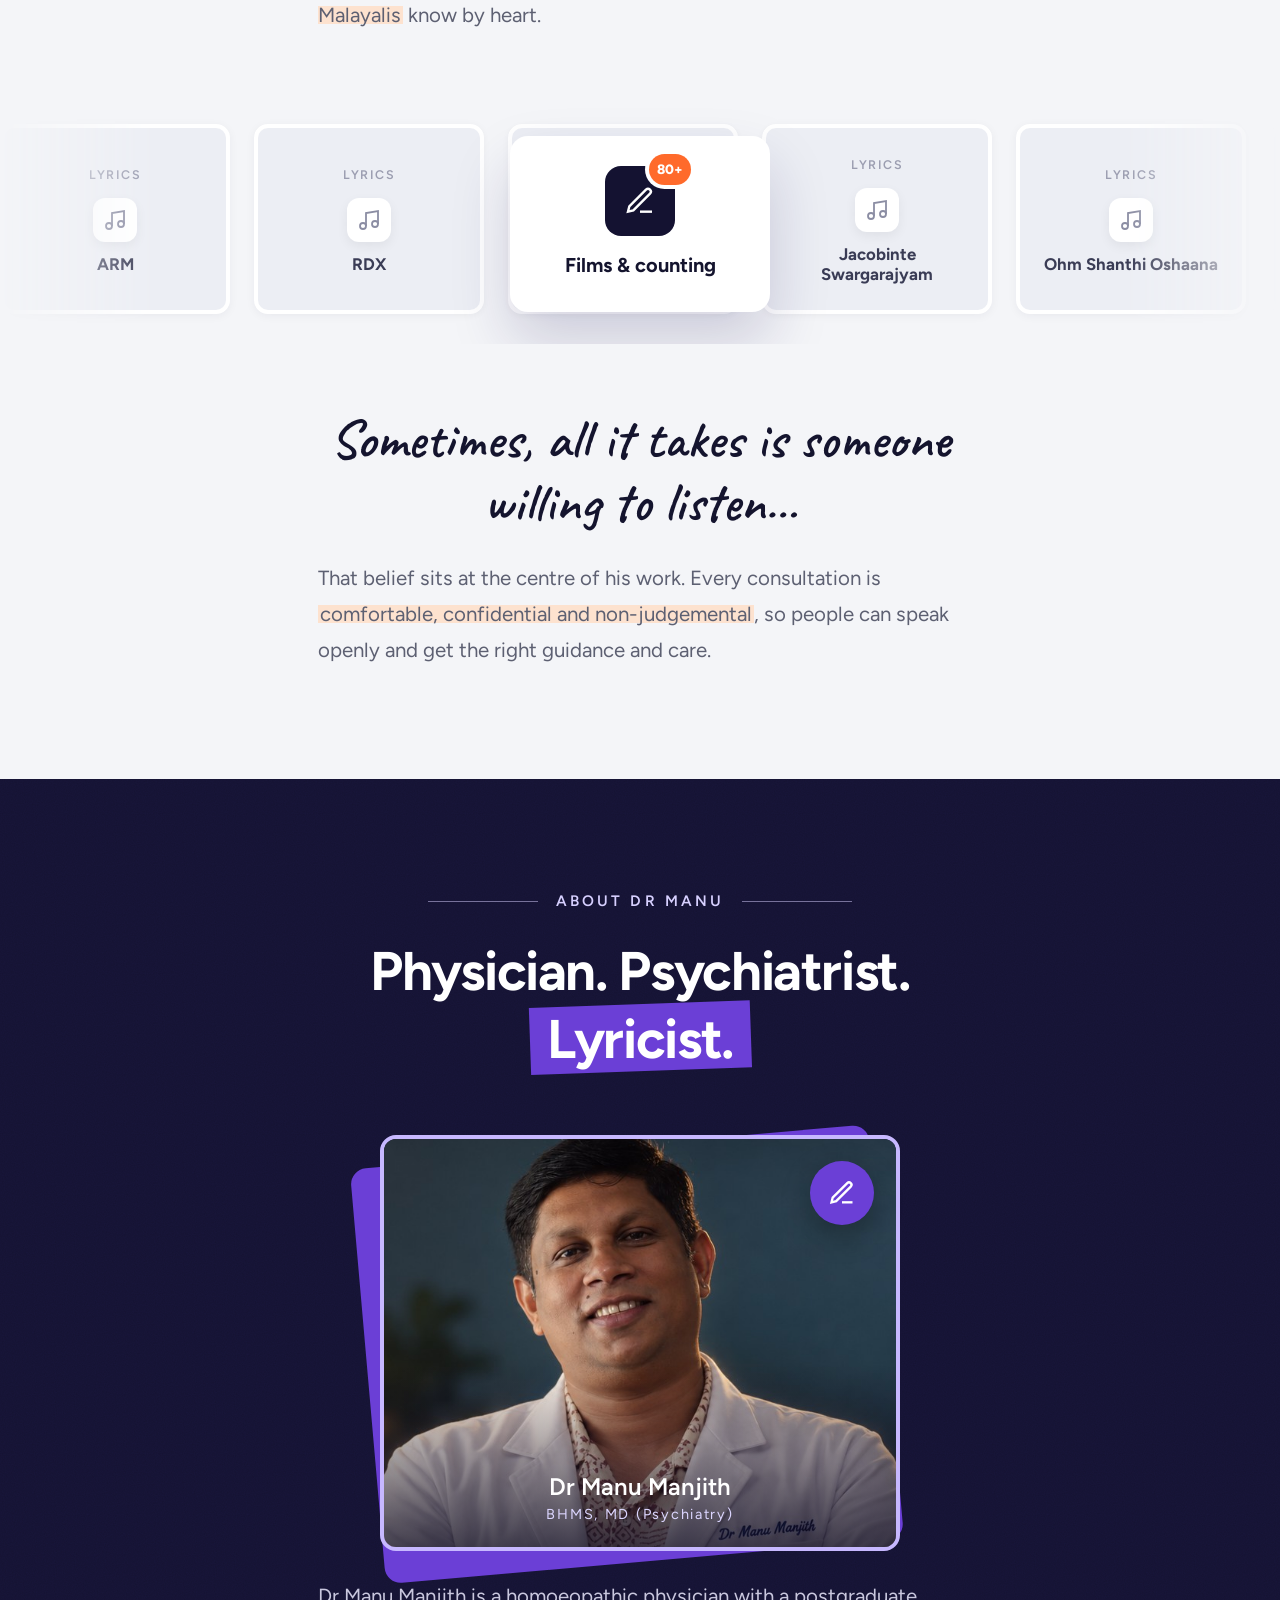
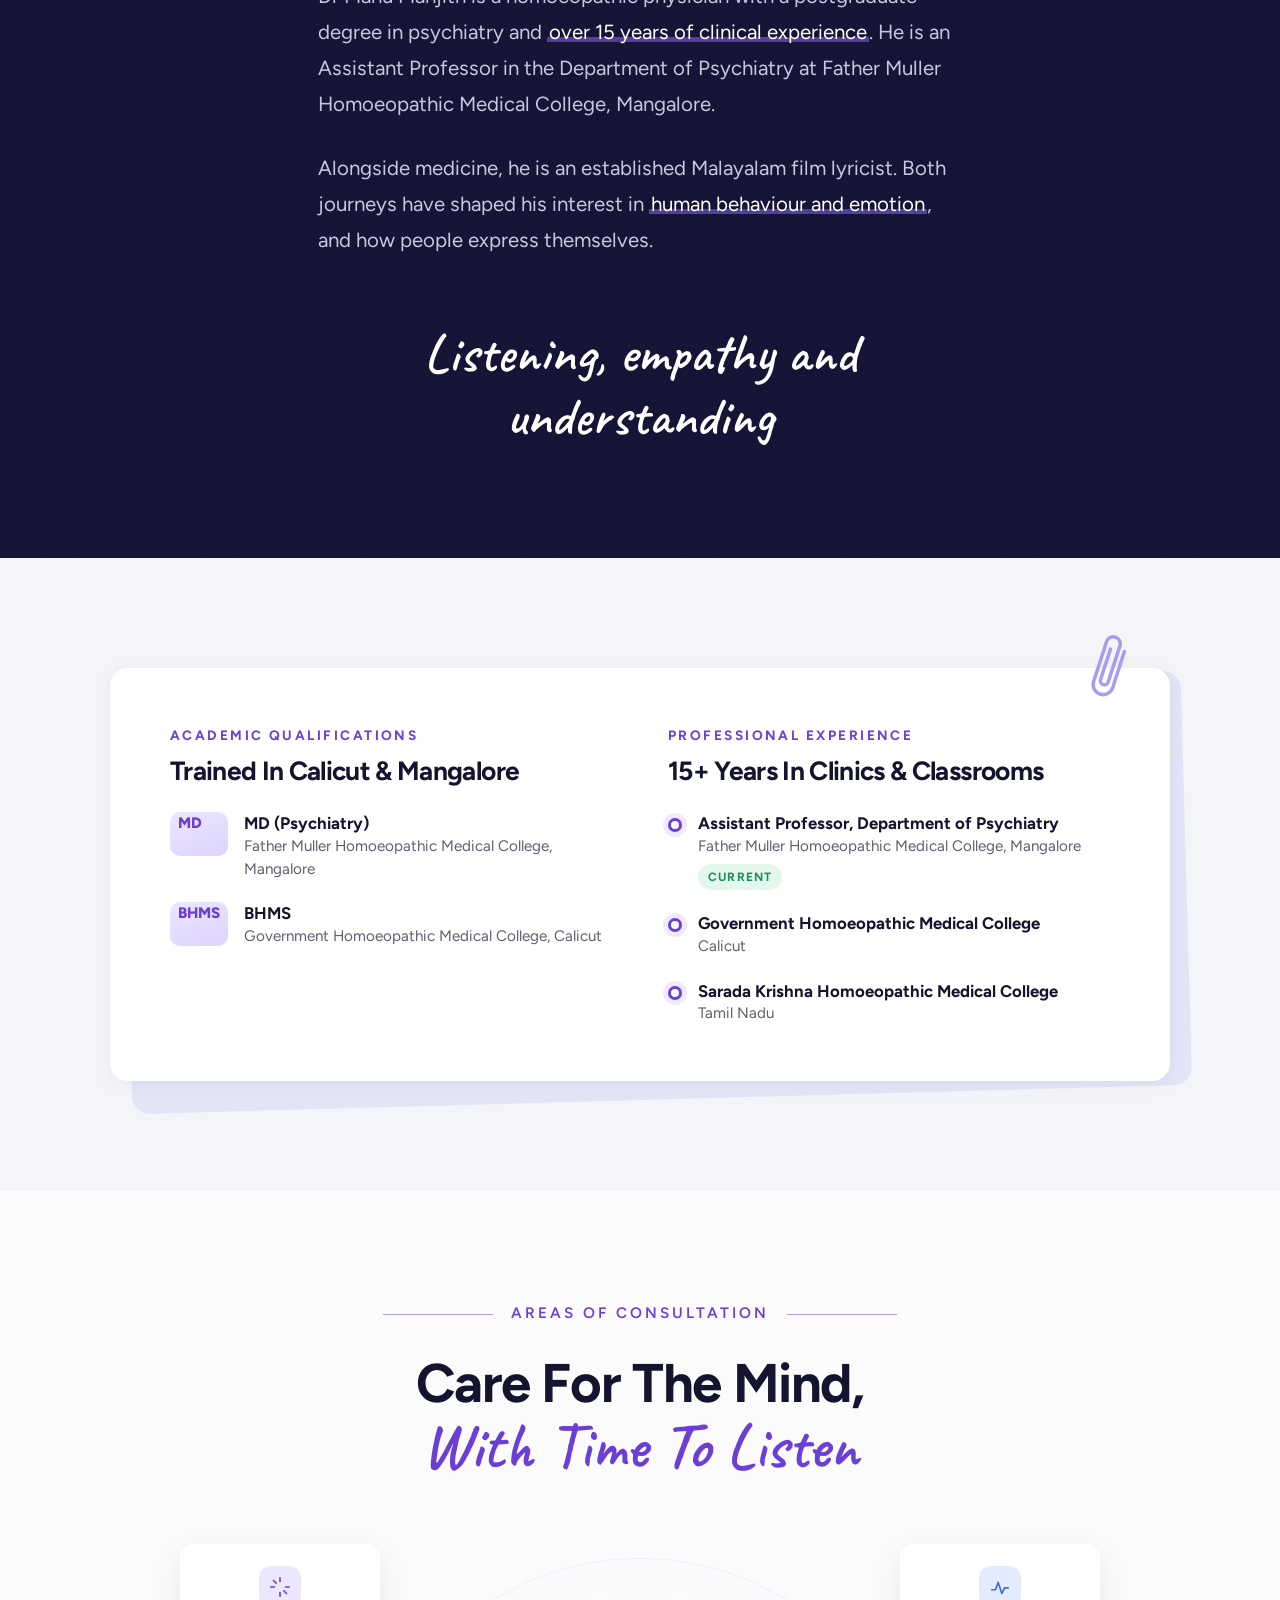
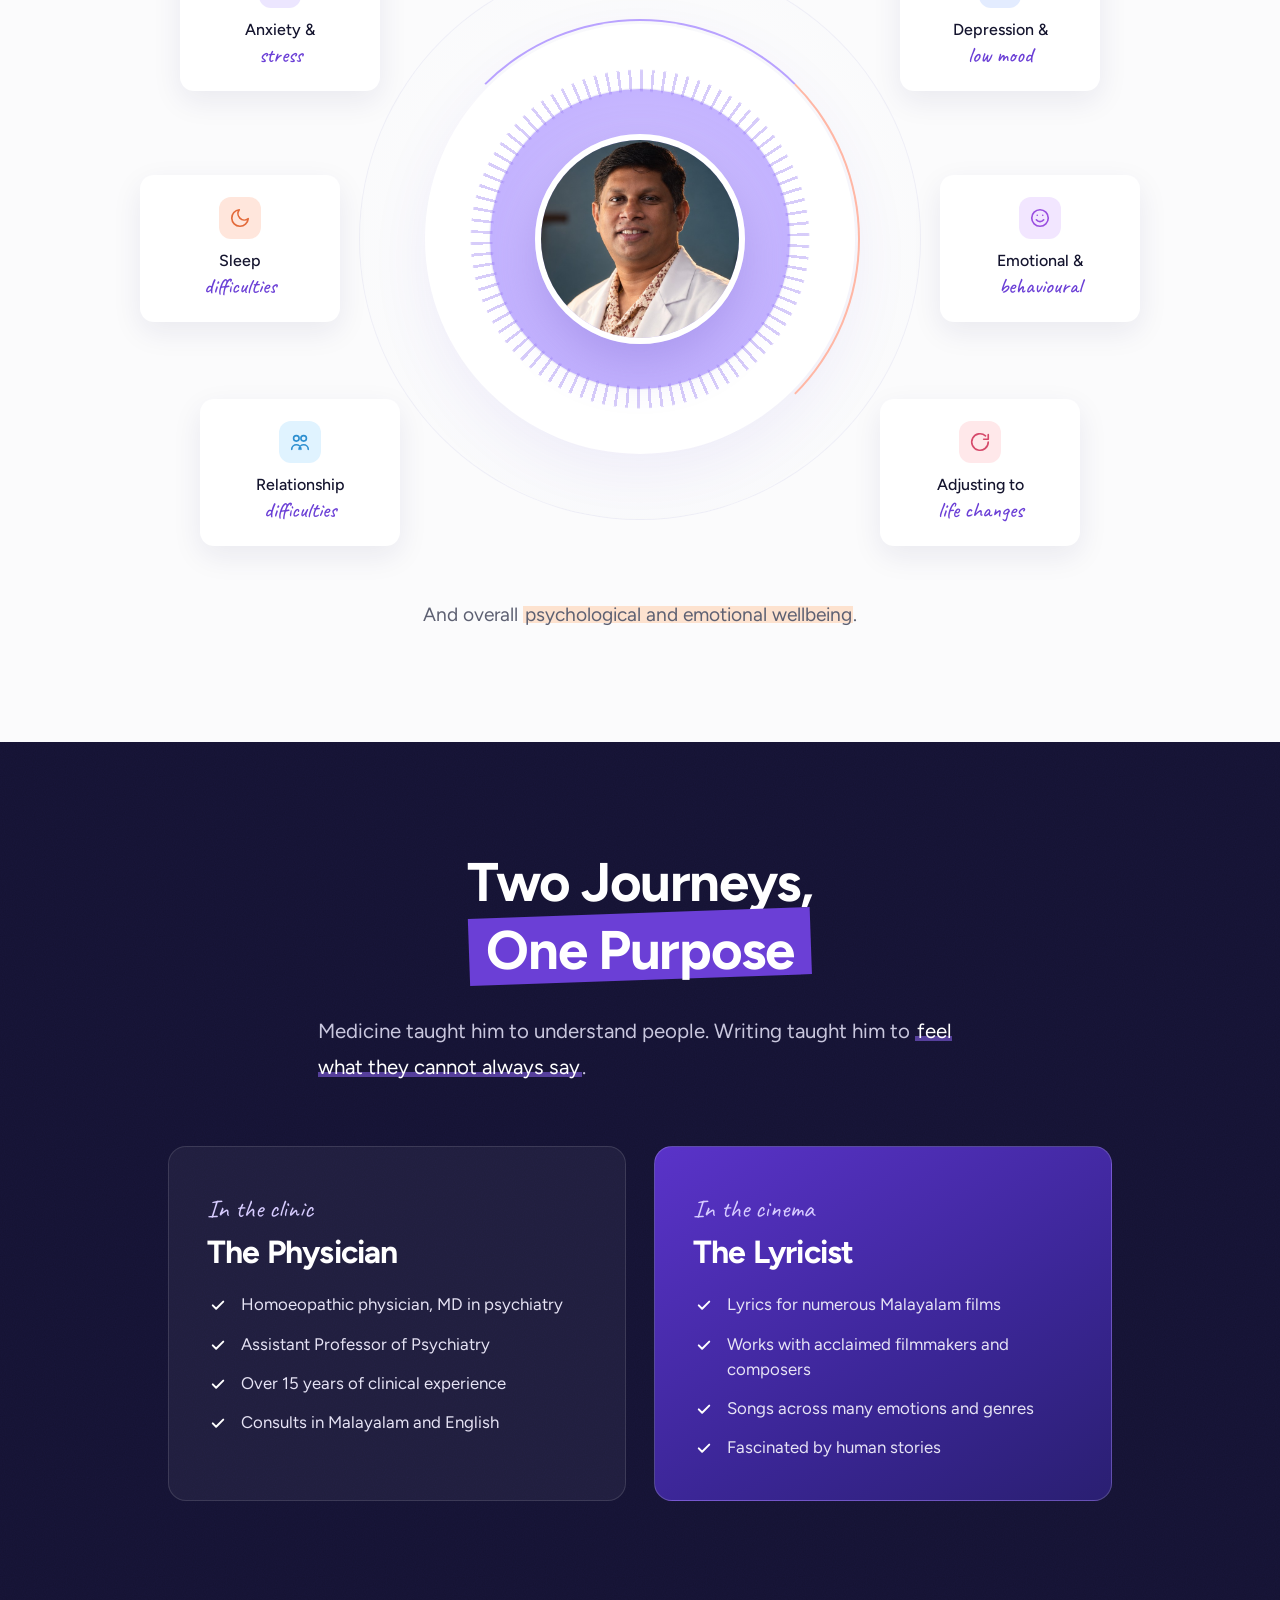
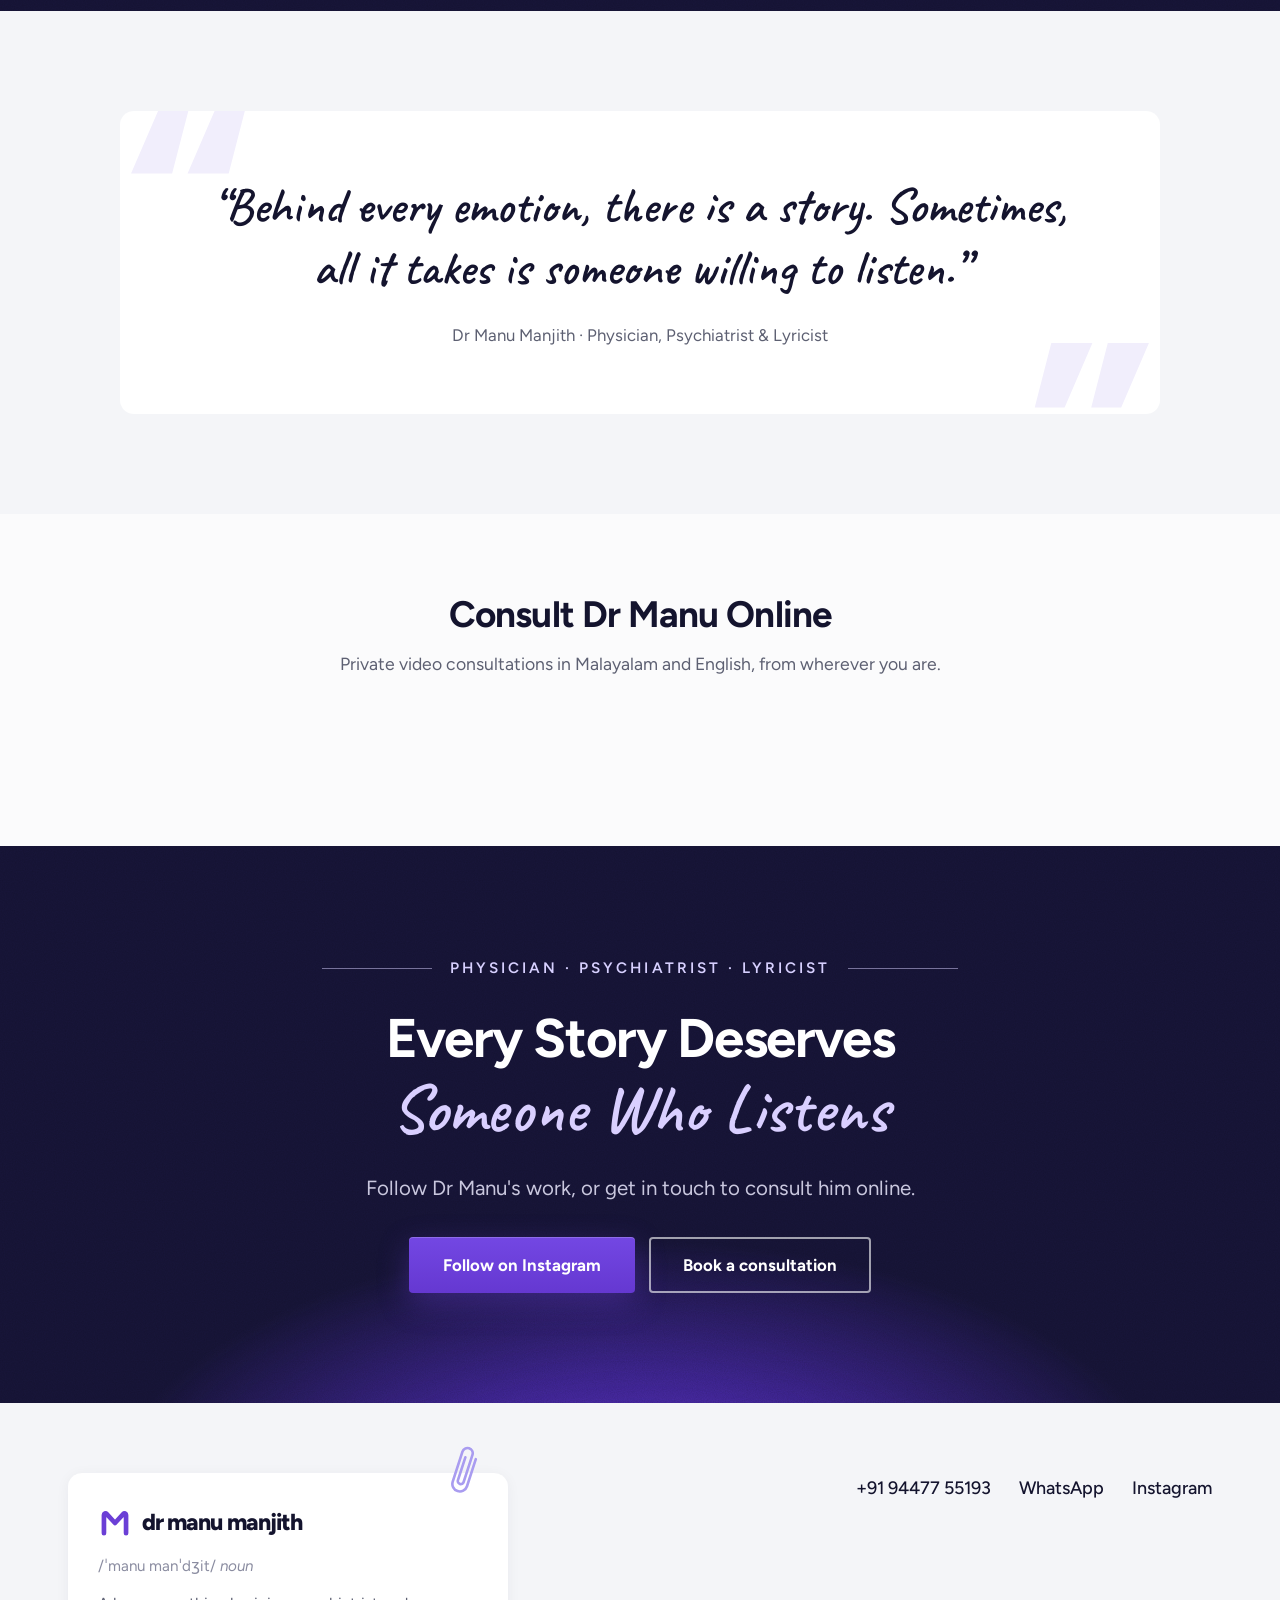
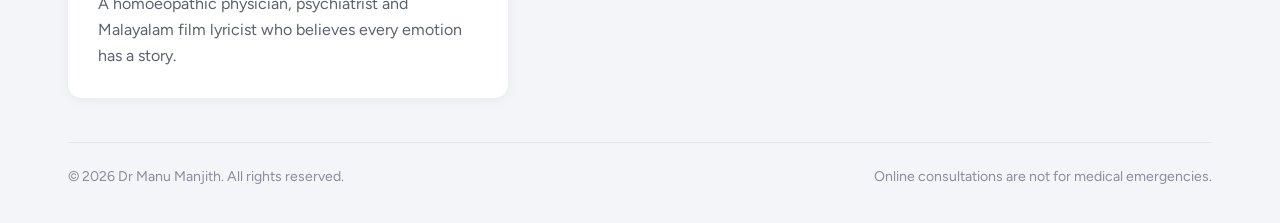
==== commit 7ba7e0c4: "Redesign in Digiheld style: personal-brand page, Figtree + Caveat, highlight boxes, swashes, radar a" ====
--- a/index.html
+++ b/index.html
@@ -3,23 +3,23 @@
 <head>
 <meta charset="utf-8">
 <meta name="viewport" content="width=device-width, initial-scale=1, viewport-fit=cover">
-<title>Dr Manu Manjith | Online Counselling &amp; Homoeopathy</title>
-<meta name="description" content="Book a private online counselling session with Dr Manu Manjith, BHMS, MD (Psychiatry), homoeopathic physician and psychiatrist with 15+ years of experience, and Malayalam film lyricist. Pay by UPI and consult by video from anywhere.">
+<title>Dr Manu Manjith | Physician, Psychiatrist &amp; Malayalam Film Lyricist</title>
+<meta name="description" content="Dr Manu Manjith, BHMS, MD (Psychiatry): homoeopathic physician and psychiatrist with 15+ years of clinical experience, and Malayalam film lyricist. Consult online.">
 <!-- PREVIEW: noindex until the official domain is live (then: canonical + index,follow) -->
 <meta name="robots" content="noindex,nofollow">
 <link rel="canonical" href="https://DOMAIN/">
 <meta property="og:type" content="website">
-<meta property="og:title" content="Dr Manu Manjith | Online Counselling">
-<meta property="og:description" content="Private counselling and homoeopathic care by video with Dr Manu Manjith.">
+<meta property="og:title" content="Dr Manu Manjith | Physician, Psychiatrist & Lyricist">
+<meta property="og:description" content="BHMS, MD (Psychiatry). Homoeopathic physician, psychiatrist and Malayalam film lyricist.">
 <meta property="og:url" content="https://DOMAIN/">
 <meta property="og:image" content="https://DOMAIN/doctor.jpg">
-<meta name="theme-color" content="#0c0b0c">
+<meta name="theme-color" content="#141231">
 <script type="application/ld+json">
-{"@context":"https://schema.org","@type":"Physician","name":"Dr Manu Manjith","medicalSpecialty":"Psychiatric","description":"BHMS, MD (Psychiatry). Homoeopathic physician and psychiatrist with over 15 years of clinical experience, offering online counselling and homoeopathic care.","alumniOf":["Father Muller Homoeopathic Medical College, Mangalore","Government Homoeopathic Medical College, Calicut"],"url":"https://DOMAIN/","image":"https://DOMAIN/doctor.jpg","telephone":"+91 94477 55193","address":{"@type":"PostalAddress","addressLocality":"Kozhikode","addressRegion":"Kerala","addressCountry":"IN"},"availableService":{"@type":"MedicalTherapy","name":"Online counselling session"},"sameAs":["https://www.instagram.com/manumanjith_s/"]}
+{"@context":"https://schema.org","@type":"Physician","name":"Dr Manu Manjith","medicalSpecialty":"Psychiatric","description":"BHMS, MD (Psychiatry). Homoeopathic physician and psychiatrist with over 15 years of clinical experience, and Malayalam film lyricist.","alumniOf":["Father Muller Homoeopathic Medical College, Mangalore","Government Homoeopathic Medical College, Calicut"],"url":"https://DOMAIN/","image":"https://DOMAIN/doctor.jpg","telephone":"+91 94477 55193","address":{"@type":"PostalAddress","addressLocality":"Kozhikode","addressRegion":"Kerala","addressCountry":"IN"},"sameAs":["https://www.instagram.com/manumanjith_s/"]}
 </script>
 <link rel="preconnect" href="https://fonts.googleapis.com">
 <link rel="preconnect" href="https://fonts.gstatic.com" crossorigin>
-<link rel="stylesheet" href="https://fonts.googleapis.com/css2?family=Wix+Madefor+Display:wght@400;500;600;700&family=Libre+Baskerville:ital@1&display=swap">
+<link rel="stylesheet" href="https://fonts.googleapis.com/css2?family=Figtree:wght@400;500;600;700;800&family=Caveat:wght@500;600;700&display=swap">
 <link rel="stylesheet" href="site.css">
 <link rel="manifest" href="manifest.webmanifest">
 <link rel="icon" type="image/png" href="icons/icon-192.png">
@@ -28,262 +28,221 @@
 </head>
 <body>
 
-<!-- ============ PILL NAV ============ -->
-<header class="nav" id="nav">
-  <a class="nav-logo" href="#top" aria-label="Dr Manu Manjith, home">
-    <svg viewBox="0 0 40 40" aria-hidden="true" class="seed"><g fill="none" stroke="currentColor" stroke-width="1.3"><circle cx="20" cy="20" r="7"/><circle cx="20" cy="13" r="7"/><circle cx="26.06" cy="16.5" r="7"/><circle cx="26.06" cy="23.5" r="7"/><circle cx="20" cy="27" r="7"/><circle cx="13.94" cy="23.5" r="7"/><circle cx="13.94" cy="16.5" r="7"/></g></svg>
-  </a>
-  <nav class="nav-links" aria-label="Main">
-    <a href="#counselling">Counselling</a>
-    <a href="#sessions">Sessions</a>
-    <a href="#about">About</a>
-  </nav>
-  <button class="nav-install install-btn" id="installNav" hidden aria-label="Install app"><svg width="16" height="16" viewBox="0 0 24 24" fill="none" stroke="currentColor" stroke-width="2.2" aria-hidden="true"><path d="M12 3v12M7 10l5 5 5-5M5 21h14"/></svg></button>
+<!-- ============ HERO (dark) ============ -->
+<header class="hero dark grain" id="top">
+  <div class="hero-glow" aria-hidden="true"></div>
+  <div class="topbar wrap">
+    <a class="logo" href="#top" aria-label="Dr Manu Manjith, home">
+      <svg class="logo-mark" viewBox="0 0 40 40" aria-hidden="true"><defs><linearGradient id="lg" x1="0" y1="0" x2="1" y2="1"><stop offset="0" stop-color="#b9a2ff"/><stop offset="1" stop-color="#ffb7a5"/></linearGradient></defs><path d="M7 32V10.5c0-1.6 2-2.4 3.1-1.2L20 20l9.9-10.7c1.1-1.2 3.1-.4 3.1 1.2V32" fill="none" stroke="url(#lg)" stroke-width="5.5" stroke-linecap="round" stroke-linejoin="round"/></svg>
+      <span>dr manu manjith</span>
+    </a>
+    <div class="topbar-r">
+      <button class="install-btn tb-install" id="installNav" hidden><svg width="15" height="15" viewBox="0 0 24 24" fill="none" stroke="currentColor" stroke-width="2.2" aria-hidden="true"><path d="M12 3v12M7 10l5 5 5-5M5 21h14"/></svg>Install app</button>
+      <a class="tb-contact" href="tel:+919447755193"><span class="tb-k"><svg viewBox="0 0 24 24" aria-hidden="true"><path d="M22 16.9v3a2 2 0 0 1-2.2 2 19.8 19.8 0 0 1-8.6-3.1 19.5 19.5 0 0 1-6-6A19.8 19.8 0 0 1 2.1 4.2 2 2 0 0 1 4.1 2h3a2 2 0 0 1 2 1.7c.1.9.4 1.8.7 2.7a2 2 0 0 1-.5 2.1L8 9.8a16 16 0 0 0 6 6l1.3-1.3a2 2 0 0 1 2.1-.4c.9.3 1.8.6 2.7.7a2 2 0 0 1 1.7 2z"/></svg>Have a question?</span><b>+91 94477 55193</b></a>
+    </div>
+  </div>
+
+  <div class="hero-portrait" aria-hidden="true"><img src="doctor.jpg" alt="" width="640" height="800" fetchpriority="high" id="heroImg"></div>
+
+  <div class="hero-copy wrap">
+    <p class="eyebrow fx">BHMS, MD (Psychiatry) · <b>15+ years</b> of clinical experience</p>
+    <h1 class="fx">The Psychiatrist Who<br><span class="script">Writes The Songs</span> You Love<br>And Knows The Power Of <span class="swash">Being Heard<svg viewBox="0 0 300 16" preserveAspectRatio="none" aria-hidden="true"><path d="M3 11 C 60 4, 140 3, 297 8"/></svg></span></h1>
+    <p class="lead fx">Physician, psychiatrist and Malayalam film lyricist. Dr Manu Manjith brings an artist's understanding of human emotion to every consultation.</p>
+    <div class="cta-wrap fx">
+      <a class="btn" href="#about">Meet Dr Manu</a>
+      <p class="cta-note">Assistant Professor of Psychiatry, Father Muller<br>Homoeopathic Medical College, Mangalore.</p>
+    </div>
+  </div>
 </header>
 
-<main id="top">
-
-<!-- ============ HERO ============ -->
-<section class="hero" id="hero">
-  <canvas class="stars-cv" id="heroStars" aria-hidden="true"></canvas>
-  <canvas class="orb-cv" id="orb" aria-hidden="true"></canvas>
-  <div class="hero-glow" aria-hidden="true"></div>
-  <div class="hero-copy">
-    <h1 class="wordmark" aria-label="Dr Manu Manjith"><span class="wm-dr">dr</span>manu manjith</h1>
-    <p class="hero-sub">BHMS, MD (Psychiatry) · Physician · Psychiatrist · Malayalam Film Lyricist</p>
-  </div>
-  <div class="hero-portrait" id="heroPortrait">
-    <div class="hp-card">
-      <img src="doctor.jpg" alt="Dr Manu Manjith in his white doctor's coat" width="640" height="800" fetchpriority="high">
-      <div class="hp-chip"><span class="dot-live"></span>Online sessions open</div>
-    </div>
-  </div>
-  <div class="hero-cta" id="heroCta">
-    <div><b>Private counselling, by video</b><span>Malayalam &amp; English · from anywhere</span></div>
-    <button class="btn-white" data-book>Book a session</button>
-  </div>
-</section>
-
-<!-- ============ CIRCLES CONVERGE ============ -->
-<section class="converge" id="converge" aria-hidden="true">
-  <div class="cv-sticky">
-    <div class="cv-glow"></div>
-    <svg class="seed-big" id="seedBig" viewBox="-200 -200 400 400">
-      <g fill="none" stroke="#fff" stroke-width="2.4">
-        <circle r="56" class="sc"/><circle r="56" class="sc"/><circle r="56" class="sc"/><circle r="56" class="sc"/><circle r="56" class="sc"/><circle r="56" class="sc"/><circle r="56" class="sc"/>
-      </g>
-    </svg>
-  </div>
-</section>
-
-<!-- ============ STATEMENT (blur word reveal) ============ -->
-<section class="statement" id="counselling">
-  <div class="st-sticky">
-    <h2 class="st-words" id="stWords" aria-label="Quiet your mind. Find your words. Feel heard.">
-      <span class="w">Quiet</span>
-      <span class="pill" aria-hidden="true"><svg viewBox="0 0 60 60"><g fill="none" stroke="currentColor" stroke-width="1.2"><ellipse cx="30" cy="30" rx="22" ry="8" transform="rotate(35 30 30)"/><ellipse cx="30" cy="30" rx="22" ry="8" transform="rotate(-35 30 30)"/><ellipse cx="30" cy="30" rx="22" ry="8" transform="rotate(90 30 30)"/></g></svg></span>
-      <span class="w">Your</span><br>
-      <span class="w">Mind</span>
-      <span class="pill" aria-hidden="true"><svg viewBox="0 0 60 60"><g fill="none" stroke="currentColor" stroke-width="1.6"><ellipse cx="24" cy="30" rx="11" ry="17" transform="rotate(-20 24 30)"/><ellipse cx="36" cy="30" rx="11" ry="17" transform="rotate(-20 36 30)"/></g></svg></span>
-      <span class="w serif">Find</span><br>
-      <span class="w">Your</span>
-      <span class="pill hl" aria-hidden="true"><svg viewBox="0 0 60 60"><g fill="none" stroke="currentColor" stroke-width="1"><circle cx="30" cy="30" r="20"/><ellipse cx="30" cy="30" rx="20" ry="9"/><ellipse cx="30" cy="30" rx="9" ry="20"/><ellipse cx="30" cy="30" rx="15" ry="20"/><ellipse cx="30" cy="30" rx="20" ry="15"/></g></svg></span>
-      <span class="w">Words</span>
-    </h2>
-    <p class="st-para reveal-words">Some things are hard to say out loud. Dr Manu Manjith has spent his life finding the right words, and his practice is built on giving you the time and the quiet to find yours. Every session starts with listening, not a prescription. Counselling comes first, with gentle homoeopathic care when it helps.</p>
-  </div>
-</section>
-
-<!-- ============ HOW IT WORKS (parallax cards) ============ -->
-<section class="journey" id="how">
-  <div class="jr-sticky">
-    <h2 class="jr-title"><span class="jt1">Begin Your</span><span class="jt2 serif">Journey</span></h2>
-  </div>
-  <div class="jr-cards">
-    <article class="gcard c1" data-speed="0.25"><span class="gi"><svg viewBox="0 0 24 24"><path d="M4 7h16M4 12h10M4 17h7"/></svg></span><h3>Choose your session</h3><p>Counselling, homoeopathic care or a follow-up.</p></article>
-    <article class="ring-card c2" data-speed="0.55"><div class="ring"><svg viewBox="0 0 100 100"><circle cx="50" cy="50" r="40" class="r-bg"/><circle cx="50" cy="50" r="40" class="r-fg"/></svg><b>1:1</b><small>Always private</small></div></article>
-    <article class="gcard c3" data-speed="0.4"><span class="gi"><svg viewBox="0 0 24 24"><rect x="3" y="6" width="18" height="12" rx="2"/><path d="M3 10h18"/></svg></span><h3>Pay by UPI</h3><p>Google Pay, PhonePe, Paytm or any UPI app.</p></article>
-    <figure class="face c4" data-speed="0.7"><img src="doctor-about.jpg" alt="" loading="lazy"><span class="face-badge"><svg viewBox="0 0 40 40"><g fill="none" stroke="currentColor" stroke-width="1.6"><circle cx="20" cy="20" r="6"/><circle cx="20" cy="14" r="6"/><circle cx="25.2" cy="17" r="6"/><circle cx="25.2" cy="23" r="6"/><circle cx="20" cy="26" r="6"/><circle cx="14.8" cy="23" r="6"/><circle cx="14.8" cy="17" r="6"/></g></svg></span></figure>
-    <article class="gcard c5" data-speed="0.3"><span class="gi"><svg viewBox="0 0 24 24"><rect x="3" y="4" width="18" height="17" rx="2"/><path d="M16 2v4M8 2v4M3 10h18"/></svg></span><h3>Pick your time</h3><p>Live calendar. Confirmation by email and WhatsApp.</p></article>
-    <article class="mini c6" data-speed="0.6"><span class="mi-ic"><svg viewBox="0 0 24 24"><path d="M7 17L17 7M9 7h8v8"/></svg></span><svg class="spark" viewBox="0 0 120 50"><path d="M2 40 C 20 38, 30 12, 50 22 S 80 44, 96 18 S 112 8, 118 6"/><circle cx="96" cy="18" r="4"/></svg><b>Reminders</b><span class="mi-tag">24 h · 1 h before</span></article>
-    <article class="gcard c7" data-speed="0.45"><span class="gi"><svg viewBox="0 0 24 24"><rect x="2" y="6" width="14" height="12" rx="2"/><path d="M16 10l6-3v10l-6-3"/></svg></span><h3>Join from home</h3><p>The video call opens right here. No app to install.</p></article>
-  </div>
-</section>
-
-<!-- ============ FEATURES GRID ============ -->
-<section class="features" id="features">
-  <div class="wrap feat-grid">
-    <div class="feat">
-      <div class="fw fw-rings"><span class="fw-badge"><svg viewBox="0 0 24 24"><path d="M6 15v-4M10 15V8M14 15v-6M18 15v-3"/></svg></span><div class="rings"><i></i><i></i><i></i><span class="core"></span></div><p>Listen. Understand. Heal.</p><span class="fw-pop">Unhurried</span></div>
-      <h3 class="fh">Talk It Through<br><span>At your own pace</span></h3>
-      <p class="fp">One-to-one sessions where you lead<br><span>and the doctor listens.</span></p>
-    </div>
-    <div class="feat">
-      <div class="fw fw-orbit"><span class="orb-dot o1"></span><div class="orbits"><i></i><i></i><i></i></div><button class="start-pill" data-book>Start a session</button><span class="orb-dot o2"></span></div>
-      <h3 class="fh">Private Video<br><span>Room</span></h3>
-      <p class="fp">On this website, with a waiting room.<br><span>No third-party app.</span></p>
-    </div>
-    <div class="feat">
-      <div class="fw fw-chart"><span class="fw-badge pink"><svg viewBox="0 0 24 24"><path d="M4 16l5-5 4 3 7-8"/></svg></span><svg class="chart" viewBox="0 0 220 110"><path class="ln a" d="M5 95 C 40 90, 60 60, 90 62 S 140 30, 165 35 S 200 12, 215 8"/><path class="ln b" d="M5 80 C 40 82, 70 70, 100 50 S 150 55, 175 30 S 205 30, 215 22"/><g class="bars"><rect x="60" y="40" width="22" height="55" rx="6"/><rect x="100" y="25" width="22" height="70" rx="6"/><rect x="140" y="45" width="22" height="50" rx="6"/></g></svg><img class="chart-face" src="doctor.jpg" alt="" loading="lazy"></div>
-      <h3 class="fh">Gentle Homoeopathic<br><span>Care</span></h3>
-      <p class="fp">Remedies only where they support you,<br><span>always explained clearly.</span></p>
-    </div>
-    <div class="feat">
-      <div class="fw fw-date"><div class="date-card"><b>12</b><small>Your review<br>is due</small><span class="ai">✓</span><p>Hi, it's time for your follow-up with Dr Manu.</p><span class="ip">Book review</span></div><span class="new-chip">WhatsApp<br><small>reminder</small></span></div>
-      <h3 class="fh">Follow-ups That<br><span>Continue</span></h3>
-      <p class="fp">Review sessions and WhatsApp reminders<br><span>so you never lose the thread.</span></p>
-    </div>
-  </div>
-</section>
-
-<!-- ============ AREAS OF CONSULTATION ============ -->
-<section class="areas" id="areas">
+<!-- ============ STATS ============ -->
+<section class="stats">
+  <div class="wrap stats-row">
+    <div class="stat fx"><b><span data-count="15">15</span>+</b><span>Years of clinical<br>experience</span></div>
+    <div class="stat fx"><b>MD</b><span>Postgraduate in<br>psychiatry</span></div>
+    <div class="stat fx"><b><span data-count="80">80</span>+</b><span>Malayalam films<br>as lyricist</span></div>
+  </div>
+</section>
+
+<!-- ============ STORY (light) ============ -->
+<section class="light story">
+  <div class="wrap narrow">
+    <h2 class="h2 center fx">Behind Every Emotion<br><span class="hl-box"><span>There Is A Story</span></span></h2>
+    <p class="body fx">For more than fifteen years Dr Manu has listened to people in clinics and classrooms. In between, he has written <mark>songs that millions of Malayalis</mark> know by heart.</p>
+  </div>
+  <div class="film-strip" aria-label="Films Dr Manu has written songs for">
+    <div class="fs-track">
+      <div class="film"><small>Lyrics</small><svg viewBox="0 0 24 24"><path d="M9 18V5l12-2v13"/><circle cx="6" cy="18" r="3"/><circle cx="18" cy="16" r="3"/></svg><b>ARM</b></div>
+      <div class="film"><small>Lyrics</small><svg viewBox="0 0 24 24"><path d="M9 18V5l12-2v13"/><circle cx="6" cy="18" r="3"/><circle cx="18" cy="16" r="3"/></svg><b>RDX</b></div>
+      <div class="film"><small>Lyrics</small><svg viewBox="0 0 24 24"><path d="M9 18V5l12-2v13"/><circle cx="6" cy="18" r="3"/><circle cx="18" cy="16" r="3"/></svg><b>Minnal Murali</b></div>
+      <div class="film"><small>Lyrics</small><svg viewBox="0 0 24 24"><path d="M9 18V5l12-2v13"/><circle cx="6" cy="18" r="3"/><circle cx="18" cy="16" r="3"/></svg><b>Jacobinte Swargarajyam</b></div>
+      <div class="film"><small>Lyrics</small><svg viewBox="0 0 24 24"><path d="M9 18V5l12-2v13"/><circle cx="6" cy="18" r="3"/><circle cx="18" cy="16" r="3"/></svg><b>Ohm Shanthi Oshaana</b></div>
+      <div class="film"><small>Lyrics</small><svg viewBox="0 0 24 24"><path d="M9 18V5l12-2v13"/><circle cx="6" cy="18" r="3"/><circle cx="18" cy="16" r="3"/></svg><b>Oru Vadakkan Selfie</b></div>
+      <div class="film"><small>Lyrics</small><svg viewBox="0 0 24 24"><path d="M9 18V5l12-2v13"/><circle cx="6" cy="18" r="3"/><circle cx="18" cy="16" r="3"/></svg><b>Sarvam Maya</b></div>
+      <div class="film"><small>Lyrics</small><svg viewBox="0 0 24 24"><path d="M9 18V5l12-2v13"/><circle cx="6" cy="18" r="3"/><circle cx="18" cy="16" r="3"/></svg><b>Aadu 3</b></div>
+    </div>
+    <div class="fs-center fx-pop" aria-hidden="true"><span class="fsc-ic"><svg viewBox="0 0 24 24"><path d="M12 20h9"/><path d="M16.5 3.5a2.1 2.1 0 0 1 3 3L7 19l-4 1 1-4z"/></svg><i>80+</i></span><b>Films &amp; counting</b></div>
+  </div>
+  <div class="wrap narrow">
+    <h3 class="script-h center fx write">Sometimes, all it takes is someone willing to listen…</h3>
+    <p class="body fx">That belief sits at the centre of his work. Every consultation is <mark>comfortable, confidential and non-judgemental</mark>, so people can speak openly and get the right guidance and care.</p>
+  </div>
+</section>
+
+<!-- ============ ABOUT (dark) ============ -->
+<section class="dark grain about" id="about">
+  <div class="wrap narrow">
+    <p class="kicker fx"><i></i>About Dr Manu<i></i></p>
+    <h2 class="h2 center brighten fx">Physician. Psychiatrist.<br><span class="hl-box"><span>Lyricist.</span></span></h2>
+  </div>
+  <div class="wrap about-photo fx">
+    <div class="tilt-card">
+      <img src="doctor-about.jpg" alt="Dr Manu Manjith in his white coat" loading="lazy" width="670" height="720">
+      <span class="tc-badge"><svg viewBox="0 0 24 24"><path d="M12 20h9"/><path d="M16.5 3.5a2.1 2.1 0 0 1 3 3L7 19l-4 1 1-4z"/></svg></span>
+      <div class="tc-cap"><b>Dr Manu Manjith</b><span>BHMS, MD (Psychiatry)</span></div>
+    </div>
+  </div>
+  <div class="wrap narrow">
+    <p class="body fx">Dr Manu Manjith is a homoeopathic physician with a postgraduate degree in psychiatry and <mark class="ink">over 15 years of clinical experience</mark>. He is an Assistant Professor in the Department of Psychiatry at Father Muller Homoeopathic Medical College, Mangalore.</p>
+    <p class="body fx">Alongside medicine, he is an established Malayalam film lyricist. Both journeys have shaped his interest in <mark class="ink">human behaviour and emotion</mark>, and how people express themselves.</p>
+    <h3 class="script-h light-script center fx write">Listening, empathy and understanding</h3>
+  </div>
+</section>
+
+<!-- ============ CREDENTIALS (light, paper card) ============ -->
+<section class="light creds">
   <div class="wrap">
-    <p class="kick center">Areas of Consultation</p>
-    <h2 class="areas-h">What You Can <span class="serif">Talk About</span></h2>
-    <ul class="area-list">
-      <li><span class="ai-dot"></span>Anxiety and stress</li>
-      <li><span class="ai-dot"></span>Depression and low mood</li>
-      <li><span class="ai-dot"></span>Sleep difficulties</li>
-      <li><span class="ai-dot"></span>Emotional and behavioural concerns</li>
-      <li><span class="ai-dot"></span>Relationship difficulties</li>
-      <li><span class="ai-dot"></span>Adjusting to life changes</li>
-      <li><span class="ai-dot"></span>Overall emotional wellbeing</li>
-    </ul>
-  </div>
-</section>
-
-<!-- ============ SESSIONS (sticky stacked cards) ============ -->
-<section class="stack" id="sessions">
-  <div class="stack-card sc1">
-    <div class="sk-text">
-      <p class="sk-kicker">Most booked</p>
-      <h2>Counselling<br>Session</h2>
-      <p>A private first session to talk about what is on your mind, at your pace. Dr Manu listens, helps you make sense of it and agrees a plan with you, with homoeopathic support if you need it.</p>
-      <button class="btn-white" data-book="online-video-consultation">Book this session</button>
-    </div>
-    <div class="sk-art"><div class="sk-photo"><img src="doctor-about.jpg" alt="Dr Manu Manjith" loading="lazy"></div><div class="sk-float"><span>Next step</span><b>Talk it through</b><i></i></div></div>
-  </div>
-  <div class="stack-card sc2">
-    <div class="sk-text">
-      <p class="sk-kicker">Whole-person care</p>
-      <h2>Homoeopathic<br>Care</h2>
-      <p>A detailed homoeopathic consultation with a full case history. Counselling stays part of every visit, so the whole person is understood, not only the complaint.</p>
-      <button class="btn-white" data-book="online-video-consultation">Book a consultation</button>
-    </div>
-    <div class="sk-art"><div class="sk-ui"><div class="ui-row"><span>Case history</span><b>Complete</b></div><div class="ui-bar"><i style="width:82%"></i></div><div class="ui-row"><span>Counselling</span><b>Every visit</b></div><div class="ui-bar"><i style="width:100%"></i></div><div class="ui-row"><span>Prescription</span><b>After the call</b></div><div class="ui-bar pink"><i style="width:64%"></i></div></div></div>
-  </div>
-  <div class="stack-card sc3">
-    <div class="sk-text">
-      <p class="sk-kicker">Already seeing Dr Manu?</p>
-      <h2>Follow-up<br>Session</h2>
-      <p>Review how you are doing, adjust the plan and keep moving forward. You'll get a WhatsApp reminder when your next review is due.</p>
-      <button class="btn-white" data-book="review-consultation">Book a follow-up</button>
-    </div>
-    <div class="sk-art"><div class="sk-ui"><div class="ui-row big"><span>Progress review</span><b>✓</b></div><div class="ui-row big"><span>Updated plan</span><b>✓</b></div><div class="ui-row big"><span>Next review reminder</span><b>✓</b></div></div></div>
-  </div>
-</section>
-
-<!-- ============ WAVE + SONGS ============ -->
-<section class="wave-sec" id="about">
-  <canvas class="wave-cv" id="wave" aria-hidden="true"></canvas>
-  <div class="wave-copy">
-    <p class="wave-tag">The Doctor Lyricist</p>
-    <p class="wave-word" id="waveWord" aria-hidden="true">manjith</p>
-  </div>
-</section>
-
-<section class="about">
-  <div class="wrap about-grid">
-    <div class="about-photo"><img src="doctor-about.jpg" alt="Dr Manu Manjith in his white coat, arms crossed" loading="lazy" width="670" height="720"></div>
-    <div>
-      <p class="kick">About Dr Manu</p>
-      <h2>Physician, Psychiatrist, <span class="serif">Lyricist</span></h2>
-      <p class="creds-line">BHMS, MD (Psychiatry)</p>
-      <p class="reveal-words">Dr Manu Manjith is a homoeopathic physician with a postgraduate degree in psychiatry and over 15 years of clinical experience. He is an Assistant Professor in the Department of Psychiatry at Father Muller Homoeopathic Medical College, Mangalore.</p>
-      <p class="reveal-words">He is also an established Malayalam film lyricist. Medicine and songwriting have both shaped his interest in human emotion, and he believes a good consultation begins with listening, empathy and understanding, in a confidential, non-judgemental space.</p>
-      <div class="facts">
-        <div><b>15+</b><span>Years of clinical experience</span></div>
-        <div><b>MD</b><span>Psychiatry</span></div>
-        <div><b>80+</b><span>Films as lyricist</span></div>
+    <div class="paper-wrap fx"><div class="paper">
+      <svg class="clip" viewBox="0 0 40 80" aria-hidden="true"><path d="M28 18v38a10 10 0 0 1-20 0V14a7 7 0 0 1 14 0v38a4 4 0 0 1-8 0V20" fill="none" stroke="#a99cf0" stroke-width="3.5" stroke-linecap="round"/></svg>
+      <div class="paper-grid">
+        <div>
+          <p class="pk">Academic Qualifications</p>
+          <h3>Trained In Calicut &amp; Mangalore</h3>
+          <ul class="tl">
+            <li><span class="tl-ic">MD</span><div><b>MD (Psychiatry)</b><span>Father Muller Homoeopathic Medical College, Mangalore</span></div></li>
+            <li><span class="tl-ic">BHMS</span><div><b>BHMS</b><span>Government Homoeopathic Medical College, Calicut</span></div></li>
+          </ul>
+        </div>
+        <div>
+          <p class="pk">Professional Experience</p>
+          <h3>15+ Years In Clinics &amp; Classrooms</h3>
+          <ul class="tl">
+            <li><span class="tl-dot"></span><div><b>Assistant Professor, Department of Psychiatry</b><span>Father Muller Homoeopathic Medical College, Mangalore</span><em class="now">Current</em></div></li>
+            <li><span class="tl-dot"></span><div><b>Government Homoeopathic Medical College</b><span>Calicut</span></div></li>
+            <li><span class="tl-dot"></span><div><b>Sarada Krishna Homoeopathic Medical College</b><span>Tamil Nadu</span></div></li>
+          </ul>
+        </div>
       </div>
     </div>
-  </div>
-  <div class="wrap qual-grid">
-    <div class="qual">
-      <h3>Qualifications</h3>
-      <ul>
-        <li><b>MD (Psychiatry)</b><span>Father Muller Homoeopathic Medical College, Mangalore</span></li>
-        <li><b>BHMS</b><span>Government Homoeopathic Medical College, Calicut</span></li>
+  </div></div>
+</section>
+
+<!-- ============ AREAS (radar) ============ -->
+<section class="light2 areas" id="areas">
+  <div class="wrap narrow">
+    <p class="kicker purple fx"><i></i>Areas of Consultation<i></i></p>
+    <h2 class="h2 center fx">Care For The Mind,<br><span class="script purple">With Time To Listen</span></h2>
+  </div>
+  <div class="radar">
+    <div class="rings" aria-hidden="true"><i></i><i></i><i></i><span class="ticks"></span><span class="arc"></span></div>
+    <div class="radar-face"><img src="doctor.jpg" alt="" loading="lazy"></div>
+    <div class="node n1"><span class="nd-ic c1"><svg viewBox="0 0 24 24"><path d="M12 2v4M12 18v4M4.9 4.9l2.8 2.8M16.3 16.3l2.8 2.8M2 12h4M18 12h4"/></svg></span>Anxiety &amp;<br><em>stress</em></div>
+    <div class="node n2"><span class="nd-ic c2"><svg viewBox="0 0 24 24"><path d="M3 15h4l3-8 4 12 3-6h4"/></svg></span>Depression &amp;<br><em>low mood</em></div>
+    <div class="node n3"><span class="nd-ic c3"><svg viewBox="0 0 24 24"><path d="M21 12.8A9 9 0 1 1 11.2 3a7 7 0 0 0 9.8 9.8z"/></svg></span>Sleep<br><em>difficulties</em></div>
+    <div class="node n4"><span class="nd-ic c4"><svg viewBox="0 0 24 24"><circle cx="12" cy="12" r="9"/><path d="M8 14s1.5 2 4 2 4-2 4-2M9 9h.01M15 9h.01"/></svg></span>Emotional &amp;<br><em>behavioural</em></div>
+    <div class="node n5"><span class="nd-ic c5"><svg viewBox="0 0 24 24"><circle cx="8" cy="8" r="3"/><circle cx="16" cy="8" r="3"/><path d="M3 20c0-3 2.5-5 5-5s5 2 5 5M11 20c0-3 2.5-5 5-5s5 2 5 5"/></svg></span>Relationship<br><em>difficulties</em></div>
+    <div class="node n6"><span class="nd-ic c6"><svg viewBox="0 0 24 24"><path d="M21 12a9 9 0 1 1-3-6.7M21 4v5h-5"/></svg></span>Adjusting to<br><em>life changes</em></div>
+  </div>
+  <p class="areas-foot fx">And overall <mark>psychological and emotional wellbeing</mark>.</p>
+</section>
+
+<!-- ============ TWO JOURNEYS (dark) ============ -->
+<section class="dark grain journeys">
+  <div class="wrap narrow">
+    <h2 class="h2 center brighten fx">Two Journeys,<br><span class="hl-box"><span>One Purpose</span></span></h2>
+    <p class="body fx">Medicine taught him to understand people. Writing taught him to <mark class="ink">feel what they cannot always say</mark>.</p>
+  </div>
+  <div class="wrap jr-grid">
+    <div class="jr-card fx">
+      <span class="jr-tag">In the clinic</span>
+      <h3>The Physician</h3>
+      <ul class="checks">
+        <li>Homoeopathic physician, MD in psychiatry</li>
+        <li>Assistant Professor of Psychiatry</li>
+        <li>Over 15 years of clinical experience</li>
+        <li>Consults in Malayalam and English</li>
       </ul>
     </div>
-    <div class="qual">
-      <h3>Experience</h3>
-      <ul>
-        <li><b>Assistant Professor, Psychiatry</b><span>Father Muller Homoeopathic Medical College, Mangalore</span></li>
-        <li><b>Government Homoeopathic Medical College</b><span>Calicut</span></li>
-        <li><b>Sarada Krishna Homoeopathic Medical College</b><span>Tamil Nadu</span></li>
+    <div class="jr-card violet fx">
+      <span class="jr-tag">In the cinema</span>
+      <h3>The Lyricist</h3>
+      <ul class="checks">
+        <li>Lyrics for numerous Malayalam films</li>
+        <li>Works with acclaimed filmmakers and composers</li>
+        <li>Songs across many emotions and genres</li>
+        <li>Fascinated by human stories</li>
       </ul>
     </div>
   </div>
-  <div class="films" aria-label="Films Dr Manu has written songs for">
-    <div class="films-row"><span>ARM</span><i>✦</i><span>RDX</span><i>✦</i><span>Minnal Murali</span><i>✦</i><span>Jacobinte Swargarajyam</span><i>✦</i><span>Ohm Shanthi Oshaana</span><i>✦</i><span>Oru Vadakkan Selfie</span><i>✦</i><span>Sarvam Maya</span><i>✦</i><span>Aadu 3</span><i>✦</i><span aria-hidden="true">ARM</span><i>✦</i><span aria-hidden="true">RDX</span><i>✦</i><span aria-hidden="true">Minnal Murali</span><i>✦</i><span aria-hidden="true">Jacobinte Swargarajyam</span><i>✦</i><span aria-hidden="true">Ohm Shanthi Oshaana</span><i>✦</i><span aria-hidden="true">Oru Vadakkan Selfie</span><i>✦</i><span aria-hidden="true">Sarvam Maya</span><i>✦</i><span aria-hidden="true">Aadu 3</span><i>✦</i></div>
-  </div>
-  <blockquote class="belief">
-    <p class="reveal-words">Behind every emotion, there is a story. Sometimes, all it takes is someone willing to listen.</p>
-    <cite>Dr Manu Manjith</cite>
-  </blockquote>
-</section>
-
-<!-- ============ CTA CARD ============ -->
-<section class="cta-sec">
-  <div class="cta-card">
-    <div class="cta-text">
-      <h2>Your Healing<br>Starts Here</h2>
-      <p>Book a private counselling session with Dr Manu Manjith today.</p>
-      <button class="btn-white" data-book>Book a session</button>
-    </div>
-    <div class="cta-photo"><img src="doctor.jpg" alt="" loading="lazy"></div>
-  </div>
-</section>
-
-<!-- ============ FAQ ============ -->
-<section class="faq-sec" id="faq">
-  <div class="wrap faq-grid">
-    <h2>New to <span class="serif">online counselling?</span></h2>
-    <div class="faq">
-      <details><summary>Is the session really private?</summary><p>Yes. The video call happens one-to-one in a private room on this website, and the doctor admits you from a waiting room. What you share stays between you and the doctor.</p></details>
-      <details><summary>Do I need to install an app?</summary><p>No. The call opens in your browser. Chrome or Safari on a phone or laptop works best.</p></details>
-      <details><summary>How do I get the link?</summary><p>Once your booking is confirmed you get an email and a WhatsApp message with your consultation link, plus reminders 24 hours and 1 hour before.</p></details>
-      <details><summary>Can I consult from outside India?</summary><p>Yes. Book the same way. If you can't pay by UPI, message us on WhatsApp for other options.</p></details>
-      <details><summary>Can I change or cancel my time?</summary><p>Yes. Use the “Change or cancel” link in your confirmation, or message us on WhatsApp.</p></details>
-      <details><summary>Is this for emergencies?</summary><p>No. Online sessions are not for emergencies. If you or someone near you is in danger, contact local emergency services or go to the nearest hospital.</p></details>
-    </div>
-  </div>
-</section>
-</main>
+</section>
+
+<!-- ============ QUOTE (light) ============ -->
+<section class="light quote-sec">
+  <div class="wrap">
+    <figure class="quote-card fx">
+      <blockquote class="script-q write">“Behind every emotion, there is a story. Sometimes, all it takes is someone willing to listen.”</blockquote>
+      <figcaption>Dr Manu Manjith · Physician, Psychiatrist &amp; Lyricist</figcaption>
+    </figure>
+  </div>
+</section>
+
+<!-- ============ CONSULT (quiet, small) ============ -->
+<section class="light2 consult">
+  <div class="wrap narrow center">
+    <h2 class="h3 fx">Consult Dr Manu Online</h2>
+    <p class="body small fx">Private video consultations in Malayalam and English, from wherever you are.</p>
+    <div class="consult-btns fx">
+      <button class="btn" data-book>Book a consultation</button>
+      <a class="btn ghost" href="https://wa.me/919447755193?text=Hi%2C%20I%27d%20like%20to%20know%20more%20about%20consulting%20Dr%20Manu%20Manjith." target="_blank" rel="noopener">WhatsApp</a>
+    </div>
+  </div>
+</section>
+
+<!-- ============ CLOSING (dark) ============ -->
+<section class="dark grain closing">
+  <div class="wrap narrow center">
+    <p class="kicker fx"><i></i>Physician · Psychiatrist · Lyricist<i></i></p>
+    <h2 class="h2 brighten fx">Every Story Deserves<br><span class="script">Someone Who Listens</span></h2>
+    <p class="body fx">Follow Dr Manu's work, or get in touch to consult him online.</p>
+    <div class="consult-btns fx">
+      <a class="btn" href="https://www.instagram.com/manumanjith_s/" target="_blank" rel="noopener">Follow on Instagram</a>
+      <button class="btn ghost light" data-book>Book a consultation</button>
+    </div>
+  </div>
+</section>
 
 <!-- ============ FOOTER ============ -->
-<footer class="foot">
-  <div class="foot-glow" aria-hidden="true"></div>
+<footer class="foot light">
+  <div class="wrap foot-grid">
+    <div class="foot-card">
+      <svg class="clip small" viewBox="0 0 40 80" aria-hidden="true"><path d="M28 18v38a10 10 0 0 1-20 0V14a7 7 0 0 1 14 0v38a4 4 0 0 1-8 0V20" fill="none" stroke="#a99cf0" stroke-width="3.5" stroke-linecap="round"/></svg>
+      <a class="logo dark-logo" href="#top"><svg class="logo-mark" viewBox="0 0 40 40" aria-hidden="true"><path d="M7 32V10.5c0-1.6 2-2.4 3.1-1.2L20 20l9.9-10.7c1.1-1.2 3.1-.4 3.1 1.2V32" fill="none" stroke="#6b3fd6" stroke-width="5.5" stroke-linecap="round" stroke-linejoin="round"/></svg><span>dr manu manjith</span></a>
+      <p class="pron">/ˈmanu manˈdʒit/ <em>noun</em></p>
+      <p>A homoeopathic physician, psychiatrist and Malayalam film lyricist who believes every emotion has a story.</p>
+    </div>
+    <div class="foot-links">
+      <a href="tel:+919447755193">+91 94477 55193</a>
+      <a href="https://wa.me/919447755193" target="_blank" rel="noopener">WhatsApp</a>
+      <a href="https://www.instagram.com/manumanjith_s/" target="_blank" rel="noopener">Instagram</a>
+    </div>
+  </div>
   <div class="wrap">
-    <div class="foot-top">
-      <div><p class="ft-k">Talk to us</p><a class="ft-big" href="tel:+919447755193">+91 94477 55193</a></div>
-      <div class="ft-right"><p class="ft-h">Ready when you are</p><p>Private online sessions, Malayalam &amp; English.</p><button class="btn-white" data-book>Book a session</button></div>
-    </div>
-    <div class="ft-links">
-      <a href="https://www.instagram.com/manumanjith_s/" target="_blank" rel="noopener">Instagram</a>
-      <a href="https://wa.me/919447755193" target="_blank" rel="noopener">WhatsApp</a>
-      <a href="#sessions">Sessions</a>
-      <a href="#faq">FAQ</a>
-    </div>
-    <div class="install-row" id="installRow" hidden><div><b>Get the app</b><span>Book and join sessions from your home screen.</span></div><button class="btn-white install-btn" id="installFoot">Install app</button></div>
-    <p class="ft-word" aria-hidden="true">MANU MANJITH</p>
-    <div class="legal"><span><a href="doctor.html" class="quiet" aria-label="Clinic login">©</a> 2026 Dr Manu Manjith. All rights reserved.</span><span>Online sessions are not for medical emergencies.</span></div>
+    <div class="install-row" id="installRow" hidden><div><b>Get the app</b><span>Book and join consultations from your home screen.</span></div><button class="btn install-btn" id="installFoot">Install app</button></div>
+    <div class="legal"><span><a href="doctor.html" class="quiet" aria-label="Clinic login">©</a> 2026 Dr Manu Manjith. All rights reserved.</span><span>Online consultations are not for medical emergencies.</span></div>
   </div>
 </footer>
 
-<a class="fab-wa" href="https://wa.me/919447755193?text=Hi%2C%20I%27d%20like%20to%20book%20a%20session%20with%20Dr%20Manu%20Manjith." target="_blank" rel="noopener" aria-label="Chat on WhatsApp"><svg viewBox="0 0 24 24" fill="currentColor" aria-hidden="true"><path d="M17.5 14.4c-.3-.1-1.8-.9-2-1-.3-.1-.5-.1-.7.1-.2.3-.8 1-.9 1.2-.2.2-.3.2-.6.1-.3-.1-1.3-.5-2.4-1.5-.9-.8-1.5-1.8-1.7-2.1-.2-.3 0-.5.1-.6l.4-.5c.1-.2.2-.3.3-.5.1-.2 0-.4 0-.5l-.9-2.2c-.2-.6-.5-.5-.7-.5h-.6c-.2 0-.5.1-.8.4-.3.3-1 1-1 2.5s1.1 2.9 1.2 3.1c.1.2 2.1 3.2 5.1 4.5.7.3 1.3.5 1.7.6.7.2 1.4.2 1.9.1.6-.1 1.8-.7 2-1.4.3-.7.3-1.3.2-1.4-.1-.1-.3-.2-.6-.3zM12 21.8c-1.8 0-3.5-.5-5-1.4l-.4-.2-3.7 1 1-3.6-.2-.4C2.7 15.6 2.2 13.8 2.2 12 2.2 6.6 6.6 2.2 12 2.2c2.6 0 5.1 1 6.9 2.9 1.8 1.8 2.9 4.3 2.9 6.9 0 5.4-4.4 9.8-9.8 9.8zm8.4-18.2C18.2 1.3 15.2 0 12 0 5.4 0 0 5.4 0 12c0 2.1.6 4.2 1.6 6L0 24l6.2-1.6c1.8 1 3.8 1.5 5.8 1.5 6.6 0 12-5.4 12-12 0-3.2-1.2-6.2-3.6-8.4z"/></svg></a>
+<a class="fab-wa" href="https://wa.me/919447755193" target="_blank" rel="noopener" aria-label="Chat on WhatsApp"><svg viewBox="0 0 24 24" fill="currentColor" aria-hidden="true"><path d="M17.5 14.4c-.3-.1-1.8-.9-2-1-.3-.1-.5-.1-.7.1-.2.3-.8 1-.9 1.2-.2.2-.3.2-.6.1-.3-.1-1.3-.5-2.4-1.5-.9-.8-1.5-1.8-1.7-2.1-.2-.3 0-.5.1-.6l.4-.5c.1-.2.2-.3.3-.5.1-.2 0-.4 0-.5l-.9-2.2c-.2-.6-.5-.5-.7-.5h-.6c-.2 0-.5.1-.8.4-.3.3-1 1-1 2.5s1.1 2.9 1.2 3.1c.1.2 2.1 3.2 5.1 4.5.7.3 1.3.5 1.7.6.7.2 1.4.2 1.9.1.6-.1 1.8-.7 2-1.4.3-.7.3-1.3.2-1.4-.1-.1-.3-.2-.6-.3zM12 21.8c-1.8 0-3.5-.5-5-1.4l-.4-.2-3.7 1 1-3.6-.2-.4C2.7 15.6 2.2 13.8 2.2 12 2.2 6.6 6.6 2.2 12 2.2c2.6 0 5.1 1 6.9 2.9 1.8 1.8 2.9 4.3 2.9 6.9 0 5.4-4.4 9.8-9.8 9.8zm8.4-18.2C18.2 1.3 15.2 0 12 0 5.4 0 0 5.4 0 12c0 2.1.6 4.2 1.6 6L0 24l6.2-1.6c1.8 1 3.8 1.5 5.8 1.5 6.6 0 12-5.4 12-12 0-3.2-1.2-6.2-3.6-8.4z"/></svg></a>
 
 <script src="qrcode.js"></script>
 <script src="booking.js"></script>
--- a/site.css
+++ b/site.css
@@ -1,371 +1,286 @@
-/* Dr Manu Manjith — dark cosmic design (Superconscious-style), own code. */
+/* Dr Manu Manjith — Digiheld-style personal brand page (own code). */
 :root{
-  --bg:#0c0b0c; --bg2:#121013; --ink:#f4f2f7; --muted:#a7a2b3; --dim:#5d5868;
-  --violet:#7b4dff; --indigo:#3a2bd8; --lav:#c9b8ff; --pink:#f0b4ff; --cyan:#58d6ff;
-  --card:rgba(32,29,36,.82); --line:rgba(255,255,255,.12);
-  --sans:"Wix Madefor Display",system-ui,-apple-system,"Segoe UI",sans-serif;
-  --serif:"Libre Baskerville",Georgia,serif;
-  --stars:none;
+  --navy:#141231; --navy2:#1b1744; --ink:#14142e; --text:#5d6072; --violet:#6b3fd6; --violet2:#8a63f0; --lav:#b9a2ff;
+  --peach:#fde2cf; --light:#f4f5f8; --light2:#fbfbfc; --white:#fff; --line:#e6e7ee;
+  --sans:"Figtree",system-ui,-apple-system,"Segoe UI",sans-serif; --script:"Caveat","Segoe Script",cursive;
 }
 *{box-sizing:border-box}
-html{scroll-behavior:smooth;background:var(--bg)}
-body{margin:0;background:var(--bg);color:var(--ink);font-family:var(--sans);font-size:17px;line-height:1.55;-webkit-font-smoothing:antialiased;overflow-x:hidden}
+html{scroll-behavior:smooth}
+body{margin:0;font-family:var(--sans);color:var(--text);background:var(--light);font-size:18px;line-height:1.7;-webkit-font-smoothing:antialiased;overflow-x:hidden}
 img{max-width:100%;display:block}
 [hidden]{display:none!important}
 a{color:inherit}
-h1,h2,h3{margin:0;font-weight:500;letter-spacing:-.03em;line-height:1.02}
+h1,h2,h3{margin:0;color:var(--ink);font-weight:700;letter-spacing:-.025em;line-height:1.12}
 p{margin:0}
-.serif{font-family:var(--serif);font-style:italic;font-weight:400;letter-spacing:-.01em}
-.wrap{max-width:1240px;margin:0 auto;padding:0 28px}
 button{font-family:inherit}
-:focus-visible{outline:2px solid var(--lav);outline-offset:3px}
-
-.btn-white{display:inline-flex;align-items:center;justify-content:center;border:0;border-radius:14px;background:#fff;color:#0c0b0c;font:600 .98rem var(--sans);padding:16px 24px;cursor:pointer;white-space:nowrap;transition:transform .2s,box-shadow .2s}
-.btn-white:hover{transform:translateY(-2px);box-shadow:0 10px 30px rgba(180,150,255,.35)}
-
-/* ---------- pill nav ---------- */
-.nav{position:fixed;top:22px;left:50%;transform:translateX(-50%);z-index:50;display:flex;align-items:center;gap:6px;padding:6px 10px 6px 6px;border-radius:16px;background:rgba(40,36,44,.55);backdrop-filter:blur(14px) saturate(140%);-webkit-backdrop-filter:blur(14px) saturate(140%);border:1px solid rgba(255,255,255,.07)}
-.nav-logo{display:grid;place-items:center;width:38px;height:38px;color:#fff}
-.seed{width:32px;height:32px;animation:spin 30s linear infinite}
-@keyframes spin{to{transform:rotate(360deg)}}
-.nav-links{display:flex}
-.nav-links a{text-decoration:none;font-size:.95rem;font-weight:500;color:#eee;padding:8px 12px;border-radius:10px;transition:background .2s}
-.nav-links a:hover{background:rgba(255,255,255,.08)}
-.nav-install{border:0;background:rgba(255,255,255,.1);color:#fff;width:36px;height:36px;border-radius:10px;cursor:pointer;display:grid;place-items:center}
+:focus-visible{outline:3px solid var(--lav);outline-offset:3px}
+.wrap{max-width:1200px;margin:0 auto;padding:0 28px}
+.narrow{max-width:700px}
+.center{text-align:center}
+section{padding:110px 0;position:relative}
+.light{background:var(--light)} .light2{background:var(--light2)}
+.dark{background:var(--navy);color:#c9c7de}
+.dark h1,.dark h2,.dark h3{color:#fff}
+.grain::after{content:"";position:absolute;inset:0;pointer-events:none;opacity:.35;mix-blend-mode:overlay;background-image:url("data:image/svg+xml,%3Csvg xmlns='http://www.w3.org/2000/svg' width='160' height='160'%3E%3Cfilter id='n'%3E%3CfeTurbulence type='fractalNoise' baseFrequency='.9' numOctaves='2' stitchTiles='stitch'/%3E%3CfeColorMatrix values='0 0 0 0 1 0 0 0 0 1 0 0 0 0 1 0 0 0 .55 0'/%3E%3C/filter%3E%3Crect width='100%25' height='100%25' filter='url(%23n)'/%3E%3C/svg%3E")}
+.dark>*{position:relative;z-index:1}
+
+/* type */
+.h2{font-size:clamp(2.1rem,4.4vw,3.4rem)}
+.h3{font-size:clamp(1.7rem,3vw,2.3rem)}
+.script{font-family:var(--script);font-weight:600;letter-spacing:0;font-size:1.18em;line-height:1}
+.script.purple{color:var(--violet)}
+.body{margin-top:28px;font-size:clamp(1.08rem,1.6vw,1.3rem);line-height:1.75}
+.body.small{font-size:1.1rem;margin-top:14px}
+.dark .body{color:#c9c7de}
+mark{background:linear-gradient(transparent 12%,var(--peach) 12%,var(--peach) 88%,transparent 88%);background-size:0% 100%;background-repeat:no-repeat;color:inherit;padding:0 .1em;transition:background-size 1.1s cubic-bezier(.6,.1,.2,1) .3s}
+mark.ink{background-image:linear-gradient(transparent 70%,rgba(139,99,240,.55) 70%,rgba(139,99,240,.55) 92%,transparent 92%);color:#fff}
+.in mark,.fx.in mark{background-size:100% 100%}
+.kicker{display:flex;align-items:center;justify-content:center;gap:18px;font-size:.95rem;font-weight:600;letter-spacing:.2em;text-transform:uppercase;color:#d7d0ff;margin-bottom:26px}
+.kicker i{flex:0 1 110px;height:1px;background:currentColor;opacity:.5}
+.kicker.purple{color:var(--violet)}
+.script-h{margin-top:64px;font-family:var(--script);font-weight:600;font-size:clamp(2.2rem,4.6vw,3.4rem);color:var(--ink);letter-spacing:0;line-height:1.15}
+.script-h.light-script{color:#fff}
+
+/* highlight box (tilted violet) */
+.hl-box{position:relative;display:inline-block;padding:.02em .32em .1em;margin-top:.12em;color:#fff}
+.hl-box::before{content:"";position:absolute;inset:0;background:var(--violet);transform:rotate(-2deg) scaleX(0);transform-origin:left;transition:transform .9s cubic-bezier(.7,0,.2,1) .25s;z-index:-1}
+.hl-box span{position:relative}
+.fx.in .hl-box::before{transform:rotate(-2deg) scaleX(1)}
+.h2 .hl-box{z-index:0}
+.light .hl-box,.light2 .hl-box{color:#fff}
+
+/* swash underline */
+.swash{position:relative;white-space:nowrap;display:inline-block}
+.swash svg{position:absolute;left:-2%;bottom:-.12em;width:104%;height:.32em;overflow:visible}
+.swash path{fill:none;stroke:var(--violet2);stroke-width:5;stroke-linecap:round;stroke-dasharray:320;stroke-dashoffset:320;transition:stroke-dashoffset 1.2s cubic-bezier(.6,.1,.2,1) .6s}
+.fx.in .swash path,.in .swash path{stroke-dashoffset:0}
+
+/* buttons */
+.btn{display:inline-flex;align-items:center;justify-content:center;gap:8px;min-width:240px;padding:18px 34px;border:0;border-radius:4px;background:linear-gradient(180deg,#7347e3,#6538d1);color:#fff;font:700 1.05rem var(--sans);text-decoration:none;cursor:pointer;box-shadow:0 10px 30px rgba(107,63,214,.35),inset 0 1px 0 rgba(255,255,255,.2);transition:transform .2s,box-shadow .2s}
+.btn:hover{transform:translateY(-2px);box-shadow:0 16px 36px rgba(107,63,214,.45)}
+.btn.ghost{background:transparent;color:var(--violet);box-shadow:inset 0 0 0 2px var(--violet)}
+.btn.ghost.light{color:#fff;box-shadow:inset 0 0 0 2px rgba(255,255,255,.6)}
 
 /* ---------- hero ---------- */
-.hero{position:relative;min-height:100vh;min-height:100svh;overflow:hidden;background:radial-gradient(120% 80% at 50% -10%,#5c3fd6 0%,#2a1d6e 28%,#120d24 55%,var(--bg) 78%)}
-.stars-cv{position:absolute;inset:0;width:100%;height:100%}
-.orb-cv{position:absolute;left:50%;top:44%;width:min(620px,110vw);height:min(620px,110vw);transform:translate(-50%,-50%);opacity:.95}
-.hero-glow{position:absolute;left:50%;top:42%;width:70vw;height:70vw;max-width:900px;max-height:900px;transform:translate(-50%,-50%);background:radial-gradient(circle,rgba(170,140,255,.32),transparent 60%);filter:blur(20px);pointer-events:none}
-.hero-copy{position:relative;z-index:3;text-align:center;padding-top:clamp(120px,19vh,180px)}
-.wordmark{font-weight:600;font-size:clamp(3.2rem,11.2vw,10rem);letter-spacing:-.065em;line-height:.9;color:#fff;text-shadow:0 0 60px rgba(160,130,255,.35);opacity:0;transform:translateY(30px);filter:blur(14px);animation:wmIn 1.6s cubic-bezier(.2,.7,.2,1) .2s forwards}
-.wm-dr{display:block;font-family:var(--serif);font-style:italic;font-weight:400;font-size:.32em;letter-spacing:0;margin-bottom:.05em;color:var(--lav)}
-@keyframes wmIn{to{opacity:1;transform:none;filter:none}}
-.hero-sub{margin-top:18px;font-size:clamp(.95rem,1.6vw,1.2rem);font-weight:500;color:#e6e0ff;opacity:0;animation:fadeUp 1.2s ease .9s forwards}
-@keyframes fadeUp{from{opacity:0;transform:translateY(14px)}to{opacity:1;transform:none}}
-.hero-portrait{position:relative;z-index:2;display:flex;justify-content:center;margin-top:clamp(28px,5vh,56px);perspective:1200px}
-.hp-card{position:relative;width:min(360px,72vw);aspect-ratio:4/5;border-radius:34px;overflow:hidden;border:6px solid #2b2540;box-shadow:0 40px 90px rgba(0,0,0,.6),0 0 0 1px rgba(255,255,255,.08),0 0 80px rgba(120,90,255,.25);transform:rotate(-14deg) translateY(60px);transform-origin:50% 100%;will-change:transform;animation:cardIn 1.6s cubic-bezier(.2,.7,.2,1) .5s both}
-@keyframes cardIn{from{opacity:0;transform:rotate(-24deg) translateY(220px)}}
-.hp-card img{width:100%;height:100%;object-fit:cover}
-.hp-chip{position:absolute;left:16px;bottom:16px;display:flex;gap:8px;align-items:center;font-size:.85rem;font-weight:600;background:rgba(12,11,12,.6);backdrop-filter:blur(8px);padding:8px 12px;border-radius:12px}
-.dot-live{width:8px;height:8px;border-radius:50%;background:#5cf29a;box-shadow:0 0 0 0 rgba(92,242,154,.6);animation:ping 2s infinite}
-@keyframes ping{70%{box-shadow:0 0 0 10px rgba(92,242,154,0)}100%{box-shadow:0 0 0 0 rgba(92,242,154,0)}}
-.hero-cta{position:fixed;right:32px;bottom:28px;z-index:40;display:flex;align-items:center;gap:22px;padding:16px 16px 16px 22px;border-radius:22px;background:rgba(38,35,41,.78);backdrop-filter:blur(16px);-webkit-backdrop-filter:blur(16px);border:1px solid rgba(255,255,255,.06);transition:opacity .4s,transform .4s;opacity:0;animation:fadeUp 1s ease 1.4s forwards}
-.hero-cta b{display:block;font-weight:500;font-size:1.15rem}
-.hero-cta span{font-size:.92rem;color:var(--muted)}
-.hero-cta.hide{opacity:0!important;transform:translateY(20px);pointer-events:none}
-
-/* ---------- converging circles ---------- */
-.converge{height:230vh;position:relative}
-.cv-sticky{position:sticky;top:0;height:100vh;overflow:hidden;display:grid;place-items:center}
-.cv-glow{position:absolute;inset:0;background:radial-gradient(60% 60% at 50% 55%,rgba(70,30,60,.35),transparent 70%)}
-.seed-big{width:min(90vw,1100px);height:min(90vh,1100px);overflow:visible}
-.seed-big .sc{transition:none;filter:drop-shadow(0 0 6px rgba(255,255,255,.35))}
-
-/* ---------- statement ---------- */
-.statement{height:320vh;position:relative}
-.st-sticky{position:sticky;top:0;min-height:100vh;display:flex;flex-direction:column;justify-content:center;padding:120px 28px 60px;max-width:1240px;margin:0 auto}
-.st-words{font-size:clamp(2.6rem,7.6vw,6.6rem);line-height:1.12;text-align:center}
-.st-words .w{display:inline-block;transition:filter .5s,opacity .5s,transform .5s;filter:blur(16px);opacity:0;transform:translateY(20px)}
-.st-words .w.on{filter:none;opacity:1;transform:none}
-.st-words .w.past{filter:blur(6px);opacity:.38}
-.pill{display:inline-grid;place-items:center;vertical-align:middle;width:1.55em;height:1.1em;margin:0 .14em;border-radius:.32em;border:2px solid rgba(255,255,255,.55);color:#cfc8dc;background:linear-gradient(160deg,rgba(255,255,255,.08),rgba(255,255,255,.02));transition:filter .5s,opacity .5s;filter:blur(16px);opacity:0}
-.pill.on{filter:none;opacity:1}.pill.past{filter:blur(6px);opacity:.38}
-.pill.hl{border-color:#9b86ff;box-shadow:0 0 30px rgba(130,100,255,.35)}
-.pill svg{width:62%;height:auto;animation:spin 18s linear infinite}
-.st-para{max-width:780px;margin:56px auto 0;font-size:clamp(1.15rem,2vw,1.6rem);line-height:1.5;font-weight:500;text-align:left}
-.reveal-words .rw{transition:filter .35s,opacity .35s;filter:blur(8px);opacity:.15}
-.reveal-words .rw.on{filter:none;opacity:1}
-
-/* ---------- journey (parallax cards) ---------- */
-.journey{position:relative;height:230vh}
-.jr-sticky{position:sticky;top:0;height:100vh;display:grid;place-items:center;overflow:hidden}
-.jr-title{display:flex;flex-direction:column;align-items:center;font-size:clamp(3.4rem,13vw,11.5rem);font-weight:600;letter-spacing:-.06em;line-height:.95;text-align:center}
-.jt1{transition:filter .2s}
-.jt2{font-weight:400;color:#9a95a3;margin-top:.05em}
-.jr-cards{position:absolute;inset:0;pointer-events:none}
-.jr-cards>*{position:absolute;pointer-events:auto;will-change:transform}
-.gcard{width:290px;padding:26px;border-radius:24px;background:linear-gradient(160deg,rgba(48,44,54,.92),rgba(22,20,25,.95));border:1px solid rgba(255,255,255,.1);box-shadow:0 30px 60px rgba(0,0,0,.45);overflow:hidden}
-.gcard::after{content:"";position:absolute;inset:0;background:radial-gradient(120% 80% at 100% 0,rgba(201,184,255,.12),transparent 60%);pointer-events:none}
-.gcard h3{font-size:1.3rem;letter-spacing:-.02em;margin:18px 0 10px;line-height:1.15}
-.gcard p{color:var(--muted);font-size:.98rem}
-.gi{display:grid;place-items:center;width:54px;height:54px;border-radius:50%;border:1.5px solid rgba(201,184,255,.6);background:rgba(201,184,255,.08)}
-.gi svg{width:24px;height:24px;fill:none;stroke:#e9e2ff;stroke-width:1.6;stroke-linecap:round;stroke-linejoin:round}
-.c1{left:6%;top:118vh}.c2{left:8%;top:150vh}.c3{right:8%;top:128vh}.c4{right:4%;top:160vh}.c5{left:34%;top:170vh}.c6{left:46%;top:205vh}.c7{right:12%;top:200vh}
-.ring-card{width:170px;height:200px;border-radius:24px;background:linear-gradient(160deg,#2a2630,#151317);border:1px solid rgba(255,255,255,.1);display:grid;place-items:center}
-.ring{position:relative;width:130px;height:130px;display:grid;place-items:center;text-align:center}
-.ring svg{position:absolute;inset:0;transform:rotate(-90deg)}
-.r-bg{fill:none;stroke:rgba(255,255,255,.12);stroke-width:5}
-.r-fg{fill:none;stroke:#fff;stroke-width:5;stroke-linecap:round;stroke-dasharray:251;stroke-dashoffset:251;transition:stroke-dashoffset 1.6s ease}
-.ring-card.in .r-fg{stroke-dashoffset:20}
-.ring b{font-size:1.8rem;font-weight:600;display:block;line-height:1}.ring small{font-size:.75rem;color:var(--muted)}
-.face{margin:0;width:160px;height:160px;border-radius:26px;overflow:visible}
-.face img{width:100%;height:100%;object-fit:cover;object-position:center 15%;border-radius:26px;box-shadow:0 20px 50px rgba(0,0,0,.5)}
-.face-badge{position:absolute;right:-18px;top:44px;width:48px;height:48px;border-radius:50%;background:#2a2433;border:1.5px solid rgba(201,184,255,.7);display:grid;place-items:center;color:#e6dcff}
-.face-badge svg{width:30px;height:30px}
-.mini{width:190px;height:190px;border-radius:24px;padding:18px;background:linear-gradient(160deg,#2a2630,#151317);border:1px solid rgba(255,255,255,.1);display:flex;flex-direction:column;justify-content:space-between}
-.mi-ic{width:42px;height:42px;border-radius:12px;background:rgba(255,255,255,.08);display:grid;place-items:center}
-.mi-ic svg{width:20px;height:20px;fill:none;stroke:#fff;stroke-width:1.8}
-.spark{width:100%;height:50px}
-.spark path{fill:none;stroke:var(--pink);stroke-width:2.5;stroke-dasharray:200;stroke-dashoffset:200;transition:stroke-dashoffset 1.8s ease}
-.mini.in .spark path{stroke-dashoffset:0}
-.spark circle{fill:#fff;stroke:var(--pink);stroke-width:3}
-.mini b{font-size:1.25rem;font-weight:600}
-.mi-tag{position:absolute;right:-60px;bottom:40px;background:#fff;color:#111;font-size:.78rem;font-weight:600;padding:8px 12px;border-radius:12px;white-space:nowrap}
-
-/* ---------- features ---------- */
-.features{padding:140px 0 120px;background:radial-gradient(70% 50% at 50% 0,rgba(90,60,120,.18),transparent 70%)}
-.feat-grid{display:grid;grid-template-columns:1fr 1fr;gap:0}
-.feat{padding:48px 44px;border-left:1px solid var(--line);border-top:1px solid var(--line)}
-.feat:nth-child(odd){border-left:0}
-.feat:nth-child(-n+2){border-top:0}
-.fw{position:relative;height:250px;display:grid;place-items:center;margin-bottom:34px}
-.fh{font-size:clamp(1.6rem,2.6vw,2.2rem);letter-spacing:-.03em;line-height:1.12}
-.fh span,.fp span{transition:color 1s,filter 1s}
-.fh span{color:#5a5563;filter:blur(3px)}
-.feat.in .fh span{color:#fff;filter:none}
-.fp{margin-top:14px;color:#cfcad8;font-size:1.02rem}
-.fp span{color:#5a5563;filter:blur(2px)}
-.feat.in .fp span{color:#cfcad8;filter:none}
-.fw-rings{background:linear-gradient(160deg,#2a2630,#18161b);width:230px;height:230px;margin-left:auto;margin-right:auto;border-radius:28px;display:flex;flex-direction:column;justify-content:center;align-items:center;gap:20px}
-.rings{position:relative;width:150px;height:80px}
-.rings i{position:absolute;left:50%;top:50%;border:1.5px solid var(--lav);border-radius:50%;transform:translate(-50%,-50%);animation:breathe 4s ease-in-out infinite}
-.rings i:nth-child(1){width:150px;height:78px}.rings i:nth-child(2){width:110px;height:56px;animation-delay:.4s}.rings i:nth-child(3){width:70px;height:36px;animation-delay:.8s}
-@keyframes breathe{50%{transform:translate(-50%,-50%) scale(1.08);opacity:.6}}
-.core{position:absolute;left:50%;top:50%;width:34px;height:34px;transform:translate(-50%,-50%);border-radius:50%;background:var(--pink);box-shadow:0 0 20px rgba(240,180,255,.7)}
-.fw-rings p{font-size:.9rem;font-weight:500}
-.fw-badge{position:absolute;left:-14px;top:-14px;width:46px;height:46px;border-radius:50%;background:#2a1f2f;border:1.5px solid #ff6b8a;display:grid;place-items:center}
-.fw-badge.pink{background:var(--pink);border:0;left:auto;right:auto;top:6px;position:absolute;margin-left:-180px}
-.fw-badge svg{width:22px;height:22px;fill:none;stroke:#fff;stroke-width:2;stroke-linecap:round}
-.fw-badge.pink svg{stroke:#2a1f3a}
-.fw-pop{position:absolute;right:-50px;top:70px;background:#fff;color:#111;font-weight:600;font-size:.85rem;padding:8px 12px;border-radius:12px}
-.fw-orbit{width:100%}
-.orbits{position:absolute;inset:0;display:grid;place-items:center}
-.orbits i{position:absolute;border-radius:60px;border:1.5px solid;animation:pulse 3s ease-in-out infinite}
-.orbits i:nth-child(1){width:220px;height:110px;border-color:rgba(255,90,90,.6)}
-.orbits i:nth-child(2){width:250px;height:135px;border-color:rgba(160,110,255,.55);animation-delay:.5s}
-.orbits i:nth-child(3){width:280px;height:160px;border-color:rgba(120,90,255,.35);animation-delay:1s}
-@keyframes pulse{50%{transform:scale(1.04);opacity:.6}}
-.start-pill{position:relative;z-index:2;border:0;background:#3a3540;color:#fff;font-weight:500;font-size:1rem;padding:18px 28px;border-radius:16px;cursor:pointer;box-shadow:0 10px 30px rgba(0,0,0,.4)}
-.start-pill:hover{background:#4a4452}
-.orb-dot{position:absolute;width:48px;height:48px;border-radius:50%;background:#2c2733;border:1px solid rgba(255,255,255,.15)}
-.o1{left:calc(50% - 130px);top:40px;background:#3a3242}.o2{left:calc(50% - 20px);bottom:24px;background:var(--pink);animation:float 4s ease-in-out infinite}
-@keyframes float{50%{transform:translateY(-8px)}}
-.chart{width:min(280px,100%);height:auto}
-.chart .bars rect{fill:rgba(255,255,255,.07)}
-.chart .ln{fill:none;stroke-width:2.5;stroke-dasharray:320;stroke-dashoffset:320;transition:stroke-dashoffset 2s ease}
-.chart .a{stroke:#e9e2ff}.chart .b{stroke:var(--violet)}
-.feat.in .chart .ln{stroke-dashoffset:0}
-.chart-face{position:absolute;right:calc(50% - 150px);bottom:30px;width:64px;height:64px;border-radius:16px;object-fit:cover;object-position:center 15%;border:2px solid rgba(255,255,255,.2)}
-.date-card{position:relative;width:240px;padding:22px;border-radius:22px;background:linear-gradient(160deg,#2a2630,#18161b);border:1px solid rgba(255,255,255,.08)}
-.date-card b{font-size:3rem;font-weight:500;line-height:1}
-.date-card small{position:absolute;left:96px;top:30px;color:var(--muted);font-size:.78rem;line-height:1.2}
-.date-card .ai{position:absolute;right:18px;top:22px;width:40px;height:40px;border-radius:12px;background:var(--pink);color:#2a1f3a;display:grid;place-items:center;font-weight:700}
-.date-card p{margin:14px 0 16px;font-size:.95rem}
-.date-card .ip{display:inline-block;border:1px solid rgba(255,255,255,.5);border-radius:10px;padding:6px 12px;font-size:.8rem}
-.new-chip{position:absolute;left:calc(50% - 160px);bottom:10px;padding:10px 12px;border-radius:14px;background:#221d27;border:1.5px solid #ff6b8a;font-size:.85rem;font-weight:600;line-height:1.1}
-.new-chip small{font-weight:400;color:var(--muted);font-size:.7rem}
-
-/* ---------- stacked sticky cards ---------- */
-.stack{padding:60px 28px 140px;max-width:1180px;margin:0 auto}
-.stack-card{position:sticky;top:110px;display:grid;grid-template-columns:1.05fr 1fr;align-items:center;gap:30px;min-height:520px;margin-bottom:60px;padding:56px 0 0 64px;border-radius:28px;overflow:hidden;border:1px solid rgba(255,255,255,.12);background:var(--stars),radial-gradient(60% 90% at 85% 30%,rgba(120,70,255,.55),transparent 60%),radial-gradient(50% 70% at 60% 110%,rgba(40,60,255,.45),transparent 60%),linear-gradient(180deg,#141020,#0d0b12);background-size:600px 600px,auto,auto,auto;transform-origin:50% 0;will-change:transform}
-.stack-card::before{content:"";position:absolute;left:0;right:0;bottom:0;height:2px;background:linear-gradient(90deg,transparent,#ff5f5f,#8b5cff,transparent)}
-.sc2{top:130px}.sc3{top:150px}
-.sk-text{padding-bottom:56px}
-.sk-kicker{color:#a993ff;font-weight:500;margin-bottom:16px}
-.stack-card h2{font-size:clamp(2.4rem,4.6vw,3.8rem);letter-spacing:-.04em;line-height:1.02}
-.sk-text p:not(.sk-kicker){margin:22px 0 30px;color:#d6d1e0;font-size:1.05rem;max-width:440px}
-.sk-art{position:relative;align-self:end;height:100%;min-height:440px;display:flex;align-items:flex-end;justify-content:center}
-.sk-photo{width:min(330px,90%);aspect-ratio:4/5;border-radius:30px 30px 0 0;overflow:hidden;border:6px solid #2b2540;border-bottom:0;box-shadow:0 -20px 80px rgba(120,90,255,.35)}
-.sk-photo img{width:100%;height:100%;object-fit:cover;object-position:center 12%}
-.sk-float{position:absolute;left:4%;bottom:70px;width:200px;padding:16px;border-radius:18px;background:rgba(32,28,40,.85);backdrop-filter:blur(10px);border:1px solid rgba(255,255,255,.1)}
-.sk-float span{font-size:.75rem;color:var(--muted)}.sk-float b{display:block;margin-top:4px;font-weight:500}
-.sk-float i{display:block;height:6px;margin-top:12px;border-radius:6px;background:linear-gradient(90deg,#9b86ff 70%,rgba(255,255,255,.12) 70%)}
-.sk-ui{width:min(400px,92%);margin-bottom:56px;margin-right:40px;padding:26px;border-radius:24px;background:rgba(28,24,36,.85);backdrop-filter:blur(10px);border:1px solid rgba(255,255,255,.1);display:grid;gap:12px;align-self:center}
-.ui-row{display:flex;justify-content:space-between;font-size:.95rem;color:var(--muted)}
-.ui-row b{color:#fff;font-weight:500}
-.ui-row.big{padding:14px 16px;border-radius:14px;background:rgba(255,255,255,.05);font-size:1.02rem;color:#e8e3f0}
-.ui-row.big b{width:28px;height:28px;border-radius:50%;background:#9b86ff;display:grid;place-items:center;font-size:.85rem}
-.ui-bar{height:10px;border-radius:10px;background:rgba(255,255,255,.08);overflow:hidden;margin-bottom:8px}
-.ui-bar i{display:block;height:100%;border-radius:10px;background:linear-gradient(90deg,#6f55ff,#b9a6ff)}
-.ui-bar.pink i{background:linear-gradient(90deg,#ff5f7e,#f0b4ff)}
-
-/* ---------- wave ---------- */
-.wave-sec{position:relative;height:110vh;overflow:hidden}
-.wave-cv{position:absolute;inset:0;width:100%;height:100%}
-.wave-copy{position:absolute;inset:0;display:flex;flex-direction:column;justify-content:center;align-items:center;text-align:center}
-.wave-tag{font-size:clamp(1rem,1.6vw,1.25rem);color:#e8e3f0;margin-bottom:8px}
-.wave-word{font-size:clamp(4rem,19vw,17rem);font-weight:600;letter-spacing:-.07em;line-height:.9;color:#fff;filter:blur(18px);opacity:.25;transition:none}
+.hero{position:relative;overflow:hidden;padding:0 0 90px;background:radial-gradient(70% 60% at 85% 0%,#5a2fd0 0%,transparent 60%),radial-gradient(60% 60% at 10% 10%,#2b1f7a 0%,transparent 60%),var(--navy)}
+.hero-glow{position:absolute;left:50%;top:10%;width:900px;height:900px;transform:translateX(-50%);background:radial-gradient(circle,rgba(120,80,255,.25),transparent 60%);pointer-events:none}
+.topbar{position:relative;z-index:5;display:flex;justify-content:space-between;align-items:center;padding-top:26px;padding-bottom:10px}
+.logo{display:inline-flex;align-items:center;gap:10px;text-decoration:none;color:#fff;font-weight:800;font-size:1.45rem;letter-spacing:-.04em}
+.logo-mark{width:34px;height:34px}
+.topbar-r{display:flex;align-items:center;gap:22px}
+.tb-contact{text-decoration:none;text-align:right;color:#fff;line-height:1.3}
+.tb-k{display:flex;align-items:center;justify-content:flex-end;gap:8px;font-size:.8rem;font-weight:600;letter-spacing:.12em;text-transform:uppercase;color:#d8d3f3}
+.tb-k svg{width:16px;height:16px;fill:none;stroke:currentColor;stroke-width:1.8}
+.tb-contact b{font-size:1.02rem}
+.tb-install{display:inline-flex;align-items:center;gap:6px;border:1px solid rgba(255,255,255,.3);background:transparent;color:#fff;border-radius:4px;padding:8px 12px;font-weight:600;font-size:.85rem;cursor:pointer}
+.hero-portrait{position:relative;z-index:1;width:min(560px,92vw);margin:-10px auto 0;aspect-ratio:4/5;max-height:72vh;-webkit-mask-image:radial-gradient(52% 50% at 50% 38%,#000 45%,transparent 78%);mask-image:radial-gradient(52% 50% at 50% 38%,#000 45%,transparent 78%)}
+.hero-portrait img{width:100%;height:100%;object-fit:cover;object-position:center 8%;filter:saturate(.95) contrast(1.05);will-change:transform}
+.hero-portrait::after{content:"";position:absolute;inset:0;background:linear-gradient(180deg,rgba(20,18,49,0) 40%,rgba(20,18,49,.75) 78%,var(--navy) 100%),linear-gradient(90deg,rgba(60,30,160,.25),rgba(20,18,49,0) 40%,rgba(20,18,49,0) 60%,rgba(60,30,160,.25))}
+.hero-copy{position:relative;z-index:2;margin-top:-26vh;text-align:center}
+.eyebrow{font-size:clamp(.82rem,1.3vw,1.05rem);font-weight:500;letter-spacing:.18em;text-transform:uppercase;color:#d0cce6}
+.eyebrow b{color:#fff}
+.hero h1{margin-top:22px;font-size:clamp(2.2rem,5.2vw,4.1rem);line-height:1.12;letter-spacing:-.035em}
+.hero h1 .script{font-size:1.2em;font-weight:500;margin-right:.1em}
+.lead{max-width:720px;margin:28px auto 0;font-size:clamp(1.05rem,1.6vw,1.3rem);color:#cbc8e0}
+.cta-wrap{margin-top:40px;display:flex;flex-direction:column;align-items:center;gap:14px}
+.cta-note{font-size:.9rem;color:#a9a6c4;line-height:1.5}
+
+/* ---------- stats ---------- */
+.stats{padding:46px 0;background:var(--light2);border-bottom:1px solid var(--line)}
+.stats-row{display:grid;grid-template-columns:repeat(3,1fr)}
+.stat{display:flex;align-items:center;justify-content:center;gap:16px;padding:6px 20px;border-left:1px solid var(--line)}
+.stat:first-child{border-left:0}
+.stat b{font-size:clamp(2.4rem,4vw,3.4rem);font-weight:600;color:var(--ink);letter-spacing:-.04em;line-height:1;font-variant-numeric:tabular-nums}
+.stat>span{font-size:1rem;line-height:1.35}
+
+/* ---------- story / film strip ---------- */
+.film-strip{position:relative;margin:70px 0 0;height:240px;overflow:hidden;-webkit-mask-image:linear-gradient(90deg,transparent,#000 12%,#000 88%,transparent);mask-image:linear-gradient(90deg,transparent,#000 12%,#000 88%,transparent)}
+.fs-track{display:flex;gap:24px;width:max-content;animation:marq 38s linear infinite;padding:20px 0}
+@keyframes marq{to{transform:translateX(-50%)}}
+.film{flex:none;width:230px;height:190px;border-radius:14px;background:#eceef4;border:4px solid #fff;box-shadow:0 2px 10px rgba(20,20,50,.05);display:flex;flex-direction:column;align-items:center;justify-content:center;gap:12px;text-align:center;padding:16px}
+.film small{font-size:.78rem;font-weight:600;letter-spacing:.12em;text-transform:uppercase;color:#9b9db0}
+.film svg{width:44px;height:44px;padding:10px;border-radius:12px;background:#fff;fill:none;stroke:#8b8da3;stroke-width:1.8;box-shadow:0 4px 12px rgba(0,0,0,.06)}
+.film b{color:#3a3c55;font-size:1.05rem;line-height:1.2}
+.fs-center{position:absolute;left:50%;top:50%;transform:translate(-50%,-50%);width:260px;padding:30px 20px;border-radius:18px;background:#fff;box-shadow:0 30px 60px rgba(30,20,90,.18);display:flex;flex-direction:column;align-items:center;gap:12px;z-index:2}
+.fsc-ic{position:relative;width:70px;height:70px;border-radius:16px;background:var(--navy);display:grid;place-items:center}
+.fsc-ic svg{width:32px;height:32px;fill:none;stroke:#fff;stroke-width:1.8}
+.fsc-ic i{position:absolute;right:-16px;top:-12px;font-style:normal;font-weight:800;font-size:.85rem;color:#fff;background:#ff6a2b;border-radius:999px;padding:4px 8px;box-shadow:0 0 0 4px #fff}
+.fs-center b{color:var(--ink);font-size:1.25rem}
+.fx-pop{opacity:0;transform:translate(-50%,-40%) scale(.9);transition:opacity .8s,transform .8s cubic-bezier(.2,.8,.2,1.2)}
+.fx-pop.in{opacity:1;transform:translate(-50%,-50%) scale(1)}
 
 /* ---------- about ---------- */
-.about{padding:40px 0 120px}
-.about-grid{display:grid;grid-template-columns:.85fr 1.15fr;gap:70px;align-items:center}
-.about-photo img{border-radius:28px;aspect-ratio:4/4.4;height:auto;object-fit:cover;object-position:center 12%;width:100%;box-shadow:0 30px 80px rgba(80,50,200,.3)}
-.kick{color:#a993ff;font-weight:500;margin-bottom:14px}
-.about h2{font-size:clamp(2.4rem,4.4vw,3.8rem);margin-bottom:26px}
-.about h2 .serif{color:var(--lav)}
-.about p.reveal-words{font-size:1.12rem;color:#e5e0ec;margin-bottom:18px}
-.facts{display:grid;grid-template-columns:repeat(3,1fr);gap:14px;margin-top:30px}
-.facts div{padding:18px;border-radius:18px;background:rgba(255,255,255,.04);border:1px solid var(--line)}
-.facts b{display:block;font-size:2rem;font-weight:500;letter-spacing:-.04em}
-.facts span{font-size:.85rem;color:var(--muted)}
-.films{margin-top:90px;overflow:hidden;mask-image:linear-gradient(90deg,transparent,#000 10%,#000 90%,transparent);-webkit-mask-image:linear-gradient(90deg,transparent,#000 10%,#000 90%,transparent)}
-.films-row{display:flex;align-items:center;gap:34px;width:max-content;animation:marq 45s linear infinite;font-family:var(--serif);font-style:italic;font-size:clamp(1.6rem,3vw,2.6rem);color:#cfc6ec;white-space:nowrap}
-.films-row i{font-style:normal;color:#7b4dff;font-size:.6em}
-@keyframes marq{to{transform:translateX(-50%)}}
-
-/* ---------- CTA ---------- */
-.cta-sec{padding:40px 28px 120px}
-.cta-card{position:relative;max-width:1200px;margin:0 auto;min-height:560px;border-radius:30px;overflow:hidden;display:grid;grid-template-columns:1fr 1fr;align-items:center;border:1px solid rgba(255,255,255,.14);background:var(--stars),radial-gradient(50% 80% at 70% 40%,rgba(80,50,255,.7),transparent 65%),radial-gradient(40% 60% at 95% 80%,rgba(160,60,255,.6),transparent 60%),linear-gradient(180deg,#120e1d,#0c0a12);background-size:600px 600px,auto,auto,auto;animation:nebula 18s ease-in-out infinite alternate}
-@keyframes nebula{to{background-position:120px 60px,-60px 30px,40px -30px,0 0}}
-.cta-card::before{content:"";position:absolute;left:0;right:0;top:0;height:2px;background:linear-gradient(90deg,transparent,#ff5f5f,#8b5cff,transparent)}
-.cta-text{padding:60px 0 60px 110px}
-.cta-text h2{font-size:clamp(2.6rem,4.8vw,4rem);letter-spacing:-.045em}
-.cta-text p{margin:22px 0 30px;color:#ddd7ea;font-size:1.1rem;max-width:340px}
-.cta-photo{align-self:end;justify-self:center;width:min(380px,90%);aspect-ratio:4/5;border-radius:34px 34px 0 0;overflow:hidden;border:6px solid #2b2540;border-bottom:0;transform:rotate(12deg) translate(30px,40px);box-shadow:0 0 100px rgba(120,90,255,.45)}
-.cta-photo img{width:100%;height:100%;object-fit:cover}
-
-/* ---------- FAQ ---------- */
-.faq-sec{padding:40px 0 120px}
-.faq-grid{display:grid;grid-template-columns:.9fr 1.1fr;gap:60px}
-.faq-grid h2{font-size:clamp(2.2rem,4vw,3.4rem)}
-.faq-grid h2 .serif{color:var(--lav)}
-.faq details{border-bottom:1px solid var(--line);padding:22px 0}
-.faq summary{cursor:pointer;list-style:none;font-size:1.12rem;font-weight:500;display:flex;justify-content:space-between;gap:16px}
-.faq summary::-webkit-details-marker{display:none}
-.faq summary::after{content:"+";font-size:1.5rem;line-height:1;color:var(--lav);transition:transform .25s}
-.faq details[open] summary::after{transform:rotate(45deg)}
-.faq details p{margin-top:12px;color:var(--muted)}
+.about-photo{display:flex;justify-content:center;margin:60px auto 10px}
+.tilt-card{position:relative;width:min(520px,90%);aspect-ratio:5/4;border-radius:16px;border:4px solid #c7b8ff;overflow:visible}
+.tilt-card::before{content:"";position:absolute;inset:-4px;border-radius:16px;background:var(--violet);transform:rotate(-5deg) translate(-14px,10px);z-index:-1;transition:transform 1s cubic-bezier(.2,.8,.2,1)}
+.about-photo:not(.in) .tilt-card::before{transform:rotate(0) translate(0,0)}
+.tilt-card img{width:100%;height:100%;object-fit:cover;object-position:center 12%;border-radius:12px}
+.tilt-card::after{content:"";position:absolute;inset:0;border-radius:12px;background:linear-gradient(180deg,transparent 55%,rgba(10,8,30,.75));pointer-events:none}
+.tc-badge{position:absolute;right:22px;top:22px;width:64px;height:64px;border-radius:50%;background:var(--violet);display:grid;place-items:center;z-index:2;box-shadow:0 10px 30px rgba(0,0,0,.3)}
+.tc-badge svg{width:28px;height:28px;fill:none;stroke:#fff;stroke-width:2}
+.tc-cap{position:absolute;left:0;right:0;bottom:22px;text-align:center;z-index:2;color:#fff;line-height:1.3}
+.tc-cap b{display:block;font-size:1.5rem;font-weight:600}
+.tc-cap span{font-size:.9rem;letter-spacing:.12em;color:#dcd6ff}
+
+/* ---------- credentials paper ---------- */
+.paper-wrap{position:relative;max-width:1060px;margin:0 auto}
+.paper-wrap::before{content:"";position:absolute;inset:0;border-radius:18px;background:#e3e5f6;transform:rotate(-1.6deg) translate(16px,18px)}
+.paper{position:relative;z-index:1;background:#fff;border-radius:18px;padding:56px 60px;box-shadow:0 2px 20px rgba(20,20,60,.05)}
+.clip{position:absolute;right:40px;top:-38px;width:40px;height:80px;transform:rotate(18deg)}
+.clip.small{right:28px;top:-30px;width:30px;height:60px}
+.paper-grid{display:grid;grid-template-columns:1fr 1fr;gap:56px}
+.pk{font-size:.85rem;font-weight:700;letter-spacing:.18em;text-transform:uppercase;color:var(--violet)}
+.paper h3{font-size:1.65rem;margin:10px 0 26px}
+.tl{list-style:none;margin:0;padding:0;display:grid;gap:22px}
+.tl li{display:flex;gap:16px;align-items:flex-start}
+.tl b{display:block;color:var(--ink);font-size:1.05rem;line-height:1.35}
+.tl span{font-size:.95rem;line-height:1.5;display:block}
+.tl-ic{flex:none;min-width:58px;height:44px;padding:0 8px;border-radius:10px;background:linear-gradient(160deg,#ece6ff,#ddd3ff);color:var(--violet);font-weight:800;font-size:.85rem;display:grid;place-items:center}
+.tl-dot{flex:none;width:14px;height:14px;margin-top:6px;border-radius:50%;border:3px solid var(--violet);background:#fff;box-shadow:0 0 0 5px #efeaff}
+.now{display:inline-block;margin-top:6px;font-style:normal;font-size:.75rem;font-weight:700;letter-spacing:.1em;text-transform:uppercase;color:#1f8f5a;background:#e3f7ec;padding:3px 10px;border-radius:999px}
+
+/* ---------- radar areas ---------- */
+.radar{position:relative;width:min(1000px,100%);height:640px;margin:40px auto 0}
+.rings{position:absolute;left:50%;top:50%;width:560px;height:560px;transform:translate(-50%,-50%)}
+.rings i{position:absolute;left:50%;top:50%;border-radius:50%;transform:translate(-50%,-50%);background:radial-gradient(circle,rgba(255,255,255,.9),rgba(244,245,248,.4));box-shadow:0 0 0 1px rgba(200,200,230,.25)}
+.rings i:nth-child(1){width:560px;height:560px}.rings i:nth-child(2){width:430px;height:430px;background:#fff;box-shadow:0 20px 60px rgba(90,60,200,.08)}.rings i:nth-child(3){width:300px;height:300px;background:radial-gradient(circle,#cbbcff 50%,#b9a6ff 100%)}
+.ticks{position:absolute;left:50%;top:50%;width:340px;height:340px;transform:translate(-50%,-50%);border-radius:50%;background:repeating-conic-gradient(rgba(140,110,240,.35) 0 1deg,transparent 1deg 4deg);-webkit-mask:radial-gradient(circle,transparent 61%,#000 62%,#000 70%,transparent 71%);mask:radial-gradient(circle,transparent 61%,#000 62%,#000 70%,transparent 71%);animation:spin 40s linear infinite}
+.arc{position:absolute;left:50%;top:50%;width:440px;height:440px;transform:translate(-50%,-50%);border-radius:50%;border:2px solid transparent;border-top-color:#b9a2ff;border-right-color:#ffb7a5;animation:spin 14s linear infinite}
+@keyframes spin{to{transform:translate(-50%,-50%) rotate(360deg)}}
+.radar-face{position:absolute;left:50%;top:50%;width:210px;height:210px;transform:translate(-50%,-50%);border-radius:50%;overflow:hidden;border:6px solid #fff;box-shadow:0 20px 50px rgba(90,60,200,.3)}
+.radar-face img{width:100%;height:100%;object-fit:cover;object-position:center 10%}
+.node{position:absolute;width:200px;padding:22px 16px;border-radius:14px;background:#fff;box-shadow:0 10px 30px rgba(30,20,90,.08);text-align:center;color:var(--ink);font-weight:500;font-size:1rem;line-height:1.3;opacity:0;transform:translateY(20px) scale(.95);transition:opacity .7s,transform .7s cubic-bezier(.2,.8,.2,1.2)}
+.node em{font-family:var(--script);font-style:normal;font-size:1.35em;color:var(--violet)}
+.nd-ic{display:grid;place-items:center;width:42px;height:42px;margin:0 auto 12px;border-radius:12px}
+.nd-ic svg{width:22px;height:22px;fill:none;stroke:currentColor;stroke-width:1.8;stroke-linecap:round;stroke-linejoin:round}
+.c1{background:#ece6ff;color:#6b3fd6}.c2{background:#e3ecff;color:#3a6be0}.c3{background:#ffe6dc;color:#e36a3a}.c4{background:#f2e6ff;color:#9a4fe0}.c5{background:#e0f3ff;color:#2d8fd0}.c6{background:#ffe8ea;color:#d64a6b}
+.n1{left:4%;top:4%}.n2{right:4%;top:4%}.n3{left:0;top:40%}.n4{right:0;top:40%}.n5{left:6%;bottom:2%}.n6{right:6%;bottom:2%}
+.radar.in .node{opacity:1;transform:none}
+.radar.in .n2{transition-delay:.1s}.radar.in .n3{transition-delay:.2s}.radar.in .n4{transition-delay:.3s}.radar.in .n5{transition-delay:.4s}.radar.in .n6{transition-delay:.5s}
+.areas-foot{text-align:center;margin-top:40px;font-size:1.2rem}
+
+/* ---------- journeys ---------- */
+.jr-grid{display:grid;grid-template-columns:1fr 1fr;gap:28px;max-width:1000px;margin-top:60px}
+.jr-card{position:relative;padding:40px 38px;border-radius:18px;background:rgba(255,255,255,.05);border:1px solid rgba(255,255,255,.12)}
+.jr-card.violet{background:linear-gradient(150deg,#5a33c9,#3b2696 60%,#2a1f72);border-color:rgba(255,255,255,.18)}
+.jr-tag{font-family:var(--script);font-size:1.6rem;color:#d7ccff}
+.jr-card h3{font-size:2rem;margin:4px 0 22px}
+.checks{list-style:none;margin:0;padding:0;display:grid;gap:14px}
+.checks li{display:flex;gap:12px;align-items:flex-start;font-size:1.05rem;color:#e6e3f5;line-height:1.5}
+.checks li::before{content:"";flex:none;width:22px;height:22px;margin-top:2px;background:url("data:image/svg+xml,%3Csvg xmlns='http://www.w3.org/2000/svg' viewBox='0 0 24 24'%3E%3Cpath d='M5 12.5l4.5 4.5L19 7.5' fill='none' stroke='white' stroke-width='2.6' stroke-linecap='round' stroke-linejoin='round'/%3E%3C/svg%3E") center/18px no-repeat}
+
+/* ---------- quote ---------- */
+.quote-sec{padding:100px 0}
+.quote-card{position:relative;max-width:1040px;margin:0 auto;background:#fff;border-radius:14px;padding:64px 80px;text-align:center;overflow:hidden}
+.quote-card::before,.quote-card::after{content:"“";position:absolute;font:800 260px/1 var(--sans);color:#f1eefc}
+.quote-card::before{left:10px;top:-40px}.quote-card::after{content:"”";right:10px;bottom:-150px}
+.script-q{position:relative;z-index:1;margin:0;font-family:var(--script);font-weight:600;font-size:clamp(2rem,4vw,3.1rem);line-height:1.25;color:var(--ink)}
+.quote-card figcaption{position:relative;z-index:1;margin-top:22px;font-size:1.05rem}
+
+/* handwriting reveal */
+.write-wrap{display:block}
+.write{clip-path:inset(0 100% 0 0);transition:clip-path 1.8s cubic-bezier(.5,.1,.2,1) .2s}
+.write.in{clip-path:inset(0 0 0 0)}
+
+/* ---------- consult (quiet) ---------- */
+.consult{padding:80px 0}
+.consult-btns{display:flex;flex-wrap:wrap;gap:14px;justify-content:center;margin-top:30px}
+.consult-btns .btn{min-width:220px}
+
+/* ---------- closing ---------- */
+.closing{background:radial-gradient(60% 70% at 50% 120%,#5a2fd0,transparent 70%),var(--navy)}
+.closing .h2 .script{display:inline-block;margin-top:.1em;font-size:1.25em;color:#d9cfff}
 
 /* ---------- footer ---------- */
-.foot{position:relative;overflow:hidden;padding:80px 0 30px}
-.foot-glow{position:absolute;left:50%;bottom:-40%;width:120vw;height:80vh;transform:translateX(-50%);background:radial-gradient(50% 50% at 50% 50%,rgba(150,110,255,.85),rgba(80,40,230,.6) 35%,rgba(30,20,120,.35) 60%,transparent 75%);filter:blur(30px);pointer-events:none;animation:glowMove 12s ease-in-out infinite alternate}
-@keyframes glowMove{to{transform:translateX(-46%) scale(1.06)}}
-.foot .wrap{position:relative}
-.foot-top{display:flex;justify-content:space-between;gap:40px;flex-wrap:wrap}
-.ft-k{color:var(--muted)}
-.ft-big{display:block;font-size:clamp(2rem,4.6vw,3.6rem);font-weight:500;letter-spacing:-.04em;text-decoration:none;margin-top:6px}
-.ft-right{max-width:320px}
-.ft-h{font-size:1.3rem;font-weight:500}
-.ft-right p:not(.ft-h){color:var(--muted);margin:6px 0 18px}
-.ft-links{display:flex;justify-content:space-between;flex-wrap:wrap;gap:16px;margin-top:70px;padding-bottom:30px;border-bottom:1px solid var(--line);font-size:1.15rem}
-.ft-links a{text-decoration:none}.ft-links a:hover{color:var(--lav)}
-.install-row{display:flex;align-items:center;justify-content:space-between;gap:16px;flex-wrap:wrap;margin-top:28px;padding:18px 20px;border-radius:18px;background:rgba(255,255,255,.05);border:1px solid var(--line)}
-.install-row b{display:block}.install-row span{font-size:.9rem;color:var(--muted)}
-.ft-word{font-size:clamp(2.2rem,10.4vw,10rem);font-weight:500;letter-spacing:-.04em;line-height:1;text-align:center;margin:60px 0 40px;white-space:nowrap}
-.legal{display:flex;justify-content:space-between;flex-wrap:wrap;gap:10px;font-size:.88rem;color:#d8d2e6}
+.foot{padding:70px 0 34px}
+.foot-grid{display:flex;justify-content:space-between;align-items:flex-start;gap:40px;flex-wrap:wrap}
+.foot-card{position:relative;max-width:440px;background:#fff;border-radius:14px;padding:30px;box-shadow:0 2px 14px rgba(20,20,60,.05)}
+.foot-card::before{content:"";position:absolute;inset:0;border-radius:14px;background:#e3e5f6;transform:rotate(-2deg) translate(10px,10px);z-index:-1}
+.dark-logo{color:var(--ink)}
+.pron{margin:4px 0 12px;font-size:.95rem;color:#8a8ca0}
+.foot-card p:last-child{font-size:1rem;line-height:1.6}
+.foot-links{display:flex;gap:28px;flex-wrap:wrap;font-weight:500;color:var(--ink)}
+.foot-links a{text-decoration:none}.foot-links a:hover{color:var(--violet)}
+.install-row{display:flex;align-items:center;justify-content:space-between;gap:16px;flex-wrap:wrap;margin-top:36px;padding:18px 22px;border-radius:14px;background:#fff;border:1px solid var(--line)}
+.install-row b{display:block;color:var(--ink)}.install-row span{font-size:.92rem}
+.install-row .btn{min-width:0;padding:12px 22px}
+.legal{display:flex;justify-content:space-between;flex-wrap:wrap;gap:10px;margin-top:44px;padding-top:22px;border-top:1px solid var(--line);font-size:.88rem;color:#8a8ca0}
 a.quiet{color:inherit;text-decoration:none;cursor:default}
 
-.fab-wa{position:fixed;left:22px;bottom:26px;z-index:40;width:54px;height:54px;border-radius:50%;background:#25d366;color:#fff;display:grid;place-items:center;box-shadow:0 8px 24px rgba(0,0,0,.35)}
+.fab-wa{position:fixed;right:20px;bottom:22px;z-index:40;width:56px;height:56px;border-radius:50%;background:#25d366;color:#fff;display:grid;place-items:center;box-shadow:0 8px 24px rgba(0,0,0,.25)}
 .fab-wa svg{width:28px;height:28px}
 
-/* install help sheet */
-.ihelp{position:fixed;inset:0;z-index:60;background:rgba(0,0,0,.6);display:grid;place-items:center;padding:16px}
-.ihelp .box{background:#1d1a21;color:#fff;border-radius:18px;padding:24px;max-width:420px;width:100%;border:1px solid var(--line)}
+/* install help */
+.ihelp{position:fixed;inset:0;z-index:60;background:rgba(10,8,30,.6);display:grid;place-items:center;padding:16px}
+.ihelp .box{background:#fff;border-radius:14px;padding:24px;max-width:420px;width:100%;color:var(--text)}
 .ihelp .top{display:flex;justify-content:space-between;align-items:center}
 .ihelp h3{font-size:1.2rem}
-.ihelp .x{border:0;background:#2e2a34;color:#fff;width:34px;height:34px;border-radius:50%;cursor:pointer;font-size:18px}
-.ihelp ol{padding-left:20px;display:grid;gap:8px;margin:16px 0 0;color:#ddd}
-
-/* ---------- reduced motion ---------- */
+.ihelp .x{border:0;background:#f0f0f6;width:34px;height:34px;border-radius:50%;cursor:pointer;font-size:18px}
+.ihelp ol{padding-left:20px;display:grid;gap:8px;margin:16px 0 0}
+
+/* ---------- reveal motion ---------- */
+.fx{opacity:0;transform:translateY(28px);filter:blur(6px);transition:opacity .9s ease,transform .9s cubic-bezier(.2,.7,.2,1),filter .9s ease}
+.fx.in{opacity:1;transform:none;filter:none}
+.brighten{color:rgba(255,255,255,.28)!important;transition:opacity .9s,transform .9s,filter .9s,color 1.4s ease .3s}
+.brighten.in{color:#fff!important}
 @media (prefers-reduced-motion:reduce){
-  *,*::before,*::after{animation-duration:.01ms!important;animation-iteration-count:1!important}
-  .st-words .w,.pill,.reveal-words .rw{filter:none!important;opacity:1!important;transform:none!important}
-  .converge,.statement,.journey{height:auto}
-  .cv-sticky,.st-sticky,.jr-sticky{position:relative}
-  .jr-cards{position:relative;display:flex;flex-wrap:wrap;gap:16px;justify-content:center;padding:0 20px 60px}
-  .jr-cards>*{position:relative;left:auto!important;right:auto!important;top:auto!important}
-  .wave-word{filter:none;opacity:1}
+  .fx,.fx-pop,.node,.write{opacity:1!important;transform:none!important;filter:none!important;clip-path:none!important;transition:none!important}
+  .fx-pop{transform:translate(-50%,-50%)!important}
+  .hl-box::before{transform:rotate(-2deg) scaleX(1)!important}
+  .swash path{stroke-dashoffset:0!important}
+  mark{background-size:100% 100%!important}
+  .brighten{color:#fff!important}
+  .fs-track,.ticks,.arc{animation:none}
 }
 
 /* ---------- responsive ---------- */
 @media (max-width:980px){
-  .feat-grid{grid-template-columns:1fr}
-  .feat{border-left:0!important;border-top:1px solid var(--line)!important;padding:44px 8px}
-  .feat:first-child{border-top:0!important}
-  .stack-card{grid-template-columns:1fr;padding:44px 28px 0;min-height:0}
-  .sk-art{min-height:340px}
-  .sk-ui{margin:0 auto 40px}
-  .about-grid,.faq-grid{grid-template-columns:1fr;gap:40px}
-  .cta-card{grid-template-columns:1fr}
-  .cta-text{padding:56px 32px 20px}
-  .cta-photo{transform:rotate(8deg) translate(10px,30px);width:min(300px,80%)}
-  .c1{left:4%}.c3{right:4%}.c5{left:22%}.c7{right:4%}
+  .paper-grid,.jr-grid{grid-template-columns:1fr}
+  .paper{padding:44px 32px}
+  .radar{height:auto;display:grid;grid-template-columns:1fr 1fr;gap:14px;padding:300px 20px 0}
+  .rings{top:150px;width:300px;height:300px}
+  .rings i:nth-child(1){width:300px;height:300px}.rings i:nth-child(2){width:240px;height:240px}.rings i:nth-child(3){width:180px;height:180px}
+  .ticks{width:200px;height:200px}.arc{width:250px;height:250px}
+  .radar-face{top:150px;width:130px;height:130px}
+  .node{position:relative;left:auto!important;right:auto!important;top:auto!important;bottom:auto!important;width:auto}
 }
 @media (max-width:640px){
   body{font-size:16px}
+  section{padding:76px 0}
   .wrap{padding:0 20px}
-  .nav{top:14px}
-  .nav-links a{padding:8px 9px;font-size:.88rem}
-  .hero-cta{left:14px;right:14px;bottom:14px;padding:12px 12px 12px 16px;gap:12px}
-  .hero-cta b{font-size:.95rem}.hero-cta span{display:none}
-  .hero-cta .btn-white{padding:13px 16px;font-size:.9rem}
-  .fab-wa{bottom:96px;left:auto;right:16px;width:50px;height:50px}
-  .hp-card{border-radius:26px;border-width:5px}
-  .converge{height:170vh}
-  .statement{height:260vh}
-  .st-sticky{padding:110px 20px 40px}
-  .st-para{margin-top:36px}
-  .journey{height:auto;padding-bottom:40px}
-  .jr-sticky{position:relative;height:auto;padding:80px 0 40px}
-  .jr-cards{position:relative;display:grid;grid-template-columns:1fr 1fr;gap:14px;padding:0 16px}
-  .jr-cards>*{position:relative;left:auto!important;right:auto!important;top:auto!important;transform:none!important}
-  .gcard{width:auto;grid-column:span 2;padding:22px}
-  .ring-card,.mini{width:auto;height:180px}
-  .face{width:auto;height:180px}
-  .face img{border-radius:22px}
-  .face-badge{right:8px;top:8px;width:40px;height:40px}
-  .mi-tag{right:10px;bottom:auto;top:14px;font-size:.7rem}
-  .features{padding:80px 0 60px}
-  .fw{height:220px}
-  .fw-pop{right:0}
-  .fw-badge.pink{margin-left:-150px}
-  .chart-face{right:6px}
-  .new-chip{left:0}
-  .stack{padding:20px 14px 80px}
-  .stack-card{top:84px;border-radius:24px;padding:36px 22px 0}
-  .sc2{top:96px}.sc3{top:108px}
-  .stack-card h2{font-size:2.3rem}
-  .sk-art{min-height:300px}
-  .sk-float{bottom:40px;width:170px}
-  .wave-sec{height:80vh}
-  .about{padding:20px 0 80px}
-  .facts{grid-template-columns:1fr 1fr 1fr;gap:8px}
-  .facts div{padding:12px}
-  .facts b{font-size:1.4rem}.facts span{font-size:.72rem}
-  .films{margin-top:60px}
-  .cta-sec{padding:20px 14px 80px}
-  .cta-card{min-height:0;border-radius:24px}
-  .foot{padding-bottom:110px}
-  .ft-links{margin-top:44px;font-size:1rem}
-}
-
-/* ---------- profile additions ---------- */
-.kick.center{text-align:center}
-.creds-line{display:inline-block;margin:-10px 0 22px;padding:6px 14px;border-radius:999px;border:1px solid rgba(201,184,255,.4);background:rgba(201,184,255,.08);color:var(--lav);font-weight:600;font-size:.95rem;letter-spacing:.02em}
-.qual-grid{display:grid;grid-template-columns:1fr 1fr;gap:20px;margin-top:70px}
-.qual{padding:30px 32px;border-radius:24px;background:linear-gradient(160deg,rgba(48,44,54,.6),rgba(22,20,25,.8));border:1px solid var(--line)}
-.qual h3{font-size:1.4rem;letter-spacing:-.02em;margin-bottom:18px}
-.qual ul{list-style:none;margin:0;padding:0;display:grid;gap:16px}
-.qual li{position:relative;padding-left:22px}
-.qual li::before{content:"";position:absolute;left:0;top:.5em;width:8px;height:8px;border-radius:50%;background:var(--violet);box-shadow:0 0 12px rgba(123,77,255,.8)}
-.qual li b{display:block;font-weight:600}
-.qual li span{font-size:.92rem;color:var(--muted)}
-.belief{max-width:900px;margin:100px auto 0;padding:0 28px;text-align:center}
-.about .belief p{margin:0;font-family:var(--serif);font-style:italic;font-size:clamp(1.6rem,3.4vw,2.8rem);line-height:1.35;color:#f1ecff}
-.belief p::before{content:"“";display:block;font-size:2.2em;line-height:.6;color:var(--violet);margin-bottom:10px}
-.belief cite{display:block;margin-top:22px;font-style:normal;color:var(--muted);font-size:.95rem;letter-spacing:.08em;text-transform:uppercase}
-.areas{padding:40px 0 110px}
-.areas-h{text-align:center;font-size:clamp(2.4rem,5vw,4.2rem);letter-spacing:-.045em;margin-bottom:48px}
-.areas-h .serif{color:var(--lav)}
-.area-list{list-style:none;margin:0 auto;padding:0;max-width:1000px;display:flex;flex-wrap:wrap;justify-content:center;gap:14px}
-.area-list li{display:flex;align-items:center;gap:12px;padding:16px 22px;border-radius:999px;background:rgba(255,255,255,.04);border:1px solid var(--line);font-size:1.05rem;font-weight:500;transition:background .3s,border-color .3s,transform .3s}
-.area-list li:hover{background:rgba(123,77,255,.14);border-color:rgba(160,130,255,.5);transform:translateY(-2px)}
-.ai-dot{width:10px;height:10px;border-radius:50%;background:var(--pink);box-shadow:0 0 14px rgba(240,180,255,.8)}
-.area-list li{opacity:0;transform:translateY(16px);filter:blur(6px);transition:opacity .6s,transform .6s,filter .6s,background .3s,border-color .3s}
-.areas.in .area-list li{opacity:1;transform:none;filter:none}
-.areas.in .area-list li:nth-child(2){transition-delay:.06s}.areas.in .area-list li:nth-child(3){transition-delay:.12s}.areas.in .area-list li:nth-child(4){transition-delay:.18s}.areas.in .area-list li:nth-child(5){transition-delay:.24s}.areas.in .area-list li:nth-child(6){transition-delay:.3s}.areas.in .area-list li:nth-child(7){transition-delay:.36s}
-@media (prefers-reduced-motion:reduce){.area-list li{opacity:1;transform:none;filter:none}}
-@media (max-width:980px){.qual-grid{grid-template-columns:1fr}}
-@media (max-width:640px){.qual-grid{margin-top:44px}.qual{padding:24px}.belief{margin-top:70px}.areas{padding:20px 0 70px}.area-list li{font-size:.95rem;padding:13px 18px}.areas-h{margin-bottom:32px}}
+  .logo{font-size:1.15rem}.logo-mark{width:28px;height:28px}
+  .tb-k{font-size:.66rem;letter-spacing:.08em}
+  .tb-k svg{display:none}
+  .tb-contact b{font-size:.9rem}
+  .tb-install{padding:7px 9px;font-size:0}
+  .tb-install svg{width:16px;height:16px}
+  .hero{padding-bottom:64px}
+  .hero-portrait{width:100%;max-height:none;margin-top:0}
+  .hero-copy{margin-top:-30vw}
+  .eyebrow{letter-spacing:.1em}
+  .hero h1{font-size:2.05rem}
+  .swash{white-space:normal}
+  .btn{min-width:0;width:100%;padding:17px 20px}
+  .stats{padding:28px 0}
+  .stats-row{grid-template-columns:1fr 1fr 1fr}
+  .stat{flex-direction:column;gap:6px;padding:4px 6px;text-align:center}
+  .stat b{font-size:2rem}.stat>span{font-size:.78rem}
+  .film-strip{height:200px;margin-top:50px}
+  .film{width:170px;height:150px}
+  .fs-center{width:210px;padding:22px 14px}
+  .script-h{margin-top:46px}
+  .tilt-card::before{transform:rotate(-4deg) translate(-8px,8px)}
+  .tc-badge{width:50px;height:50px;right:14px;top:14px}
+  .tc-cap b{font-size:1.2rem}
+  .paper{padding:40px 22px}
+  .paper-grid{gap:40px}
+  .paper h3{font-size:1.35rem}
+  .radar{grid-template-columns:1fr 1fr;padding-left:0;padding-right:0}
+  .node{padding:18px 10px;font-size:.92rem}
+  .jr-card{padding:32px 24px}
+  .jr-card h3{font-size:1.6rem}
+  .quote-card{padding:48px 24px}
+  .quote-card::before,.quote-card::after{font-size:160px}
+  .consult-btns{flex-direction:column}
+  .fab-wa{width:50px;height:50px;right:14px;bottom:16px}
+}
